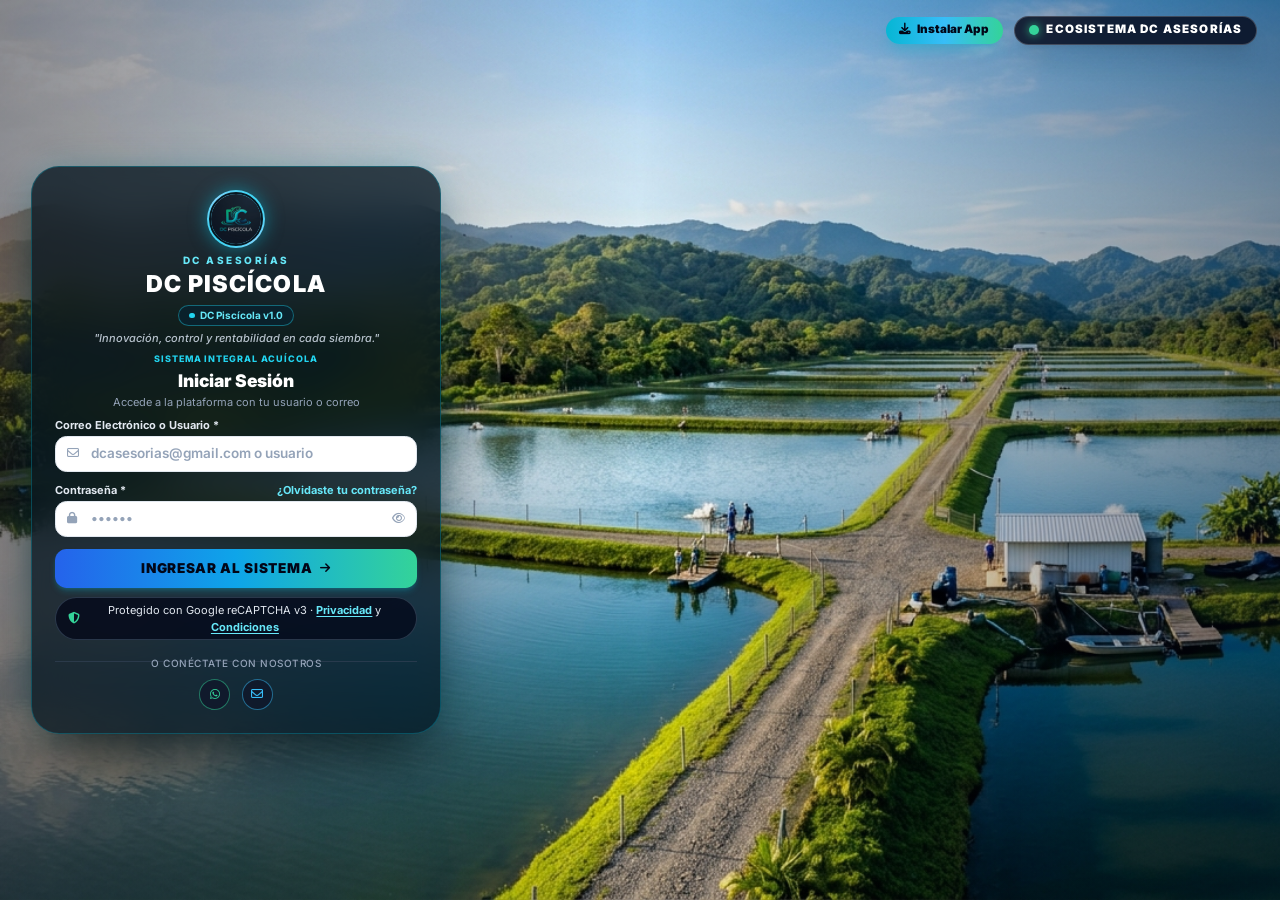
==== index.html @ 056dee68 "Actualización DC Piscícola Pro v1.0 (19/11/2026, 6:02:30 p. m.)" ====
<!DOCTYPE html>
<html lang="es">
<head>
  <meta charset="UTF-8">
  <meta name="viewport" content="width=device-width, initial-scale=1.0">
  <title>DC Piscícola v1.0 - Control de Estanques, Geomembranas y Gestión Integral</title>
  
  <!-- Google Fonts: Inter (Official software typography) -->
  <link rel="preconnect" href="https://fonts.googleapis.com">
  <link rel="preconnect" href="https://fonts.gstatic.com" crossorigin>
  <link href="https://fonts.googleapis.com/css2?family=Inter:wght@300;400;500;600;700;800;900&family=Poppins:wght@400;600;700;800&display=swap" rel="stylesheet">

  <!-- Tailwind CSS: Local high-reliability bundle with CDN fallback -->
  <script src="js/tailwind.js?v=1.0.1"></script>
  <script>
    if (typeof tailwind === 'undefined') {
      document.write('<script src="https://cdn.tailwindcss.com/3.4.17"><\/script>');
    }
  </script>
  <script>
    tailwind.config = {
      theme: {
        extend: {
          fontFamily: {
            sans: ['"Inter"', '-apple-system', 'BlinkMacSystemFont', '"Segoe UI"', 'Roboto', 'sans-serif'],
            inter: ['"Inter"', 'sans-serif'],
            aptos: ['"Inter"', 'sans-serif'],
            poppins: ['"Inter"', 'Poppins', 'sans-serif'],
          },
          fontSize: {
            base: '15.5px',
          },
          colors: {
            aqua: {
              50: '#ecfeff',
              100: '#cffafe',
              500: '#06b6d4',
              600: '#0891b2',
              700: '#0e7490',
              900: '#164e63',
            }
          }
        }
      }
    }
  </script>

  <!-- FontAwesome Icons -->
  <link rel="stylesheet" href="https://cdnjs.cloudflare.com/ajax/libs/font-awesome/6.4.2/css/all.min.css">
  
  <!-- Chart.js CDN -->
  <script src="https://cdn.jsdelivr.net/npm/chart.js"></script>

  <!-- Progressive Web App (PWA) & Mobile Meta Tags -->
  <link rel="manifest" href="manifest.json">
  <meta name="theme-color" content="#0891b2">
  <meta name="mobile-web-app-capable" content="yes">
  <meta name="apple-mobile-web-app-capable" content="yes">
  <meta name="apple-mobile-web-app-status-bar-style" content="black-translucent">
  <link rel="icon" type="image/jpeg" href="img/dc_logo.jpg">
  <link rel="apple-touch-icon" href="img/dc_logo.jpg">

  <!-- Firebase SDK for Realtime Cloud Sync across Web, Android & iOS -->
  <script src="https://www.gstatic.com/firebasejs/10.13.1/firebase-app-compat.js"></script>
  <script src="https://www.gstatic.com/firebasejs/10.13.1/firebase-firestore-compat.js"></script>
  <script src="https://www.gstatic.com/firebasejs/10.13.1/firebase-database-compat.js"></script>

  <!-- Custom styles -->
  <link rel="stylesheet" href="css/styles.css?v=1.0.1">
  <!-- Google reCAPTCHA v3 (Invisible) -->
  <script src="https://www.google.com/recaptcha/api.js?render=6LeIxAcTAAAAAJcZVRqyHh71UMIEGNQ_MXjiZKhI"></script>
  <style>
    .grecaptcha-badge { visibility: hidden !important; opacity: 0 !important; pointer-events: none !important; }
  </style>
</head>
<body class="bg-slate-50 text-slate-800 flex h-screen overflow-hidden font-sans">

  <!-- FULLSCREEN LOGIN SCREEN (DC PROCESOS FULL-WIDTH PANORAMIC AQUACULTURE DESIGN) -->
  <div id="login-screen" class="fixed inset-0 z-50 bg-cover bg-center bg-no-repeat overflow-hidden font-sans flex items-center justify-start p-3 sm:p-5 lg:p-8 relative" style="background-image: url('img/fondo_2.jpg');">
    
    <!-- Clean natural overlay: gentle soft shade on left for card, 100% transparent in center for natural vibrant water mirror -->
    <div class="absolute inset-0 bg-gradient-to-r from-slate-950/45 via-transparent to-slate-950/40 pointer-events-none"></div>

    <!-- Top Right Area: Install App Button & ECOSISTEMA DC ASESORÍAS -->
    <div class="absolute top-3 right-4 sm:top-4 sm:right-6 z-20 flex items-center gap-2 sm:gap-3">
      <!-- Install App Button (PWA) -->
      <button type="button" onclick="promptInstallPWA()" class="btn-install-pwa inline-flex items-center gap-1.5 px-3.5 py-1.5 rounded-full bg-gradient-to-r from-cyan-500 via-sky-400 to-emerald-400 hover:opacity-95 text-slate-950 font-black text-[11px] sm:text-xs transition shadow-lg shadow-cyan-500/30 cursor-pointer" title="Instalar DC Piscícola como aplicación de escritorio o móvil">
        <i class="fa-solid fa-download text-xs text-slate-950"></i>
        <span>Instalar App</span>
      </button>

      <div class="inline-flex items-center gap-2 px-3.5 py-1.5 rounded-full bg-slate-950/80 backdrop-blur-md border border-white/20 text-white text-[11px] sm:text-xs font-black tracking-widest uppercase shadow-xl">
        <span class="w-2.5 h-2.5 rounded-full bg-emerald-400 animate-pulse shadow-[0_0_10px_rgba(52,211,153,0.85)]"></span>
        <span>ECOSISTEMA DC ASESORÍAS</span>
      </div>
    </div>

    <!-- Bottom Right Badge: Context Title -->
    <div class="hidden sm:inline-flex absolute bottom-3 right-4 sm:bottom-4 sm:right-6 z-20 items-center gap-2 px-3.5 py-1.5 rounded-xl bg-slate-950/80 backdrop-blur-md border border-white/20 text-white text-[11px] font-bold tracking-wide shadow-xl">
      <i class="fa-solid fa-mountain-sun text-cyan-400"></i>
      <span>Estanques en Tierra y Espejo de Agua</span>
    </div>

    <!-- LEFT FLOATING FROSTED GLASS LOGIN CARD (PROPORTIONED & ELONGATED WITHOUT SCROLLBAR) -->
    <div class="relative z-20 w-full max-w-[395px] sm:max-w-[410px] my-auto rounded-[28px] login-glass-card p-4 sm:p-5 lg:p-6 text-white flex flex-col justify-between">
      
      <!-- Card Header: Logo, Branding & Slogan -->
      <div class="text-center mb-2">
        <!-- Circular Logo with Cyan Neon Glow Ring -->
        <div class="relative mb-1.5 inline-block">
          <div class="w-[58px] h-[58px] rounded-full p-0.5 bg-gradient-to-tr from-cyan-400 via-sky-300 to-cyan-400 shadow-[0_0_18px_rgba(6,182,212,0.55)] flex items-center justify-center mx-auto">
            <img src="img/dc_logo.jpg" alt="DC Piscícola" class="w-full h-full rounded-full object-cover border-2 border-[#071720]">
          </div>
        </div>

        <span class="text-[10px] font-extrabold tracking-[0.25em] text-cyan-300 uppercase block leading-tight mb-0.5">DC ASESORÍAS</span>
        <h2 class="text-xl sm:text-2xl font-black text-white tracking-wider uppercase leading-tight my-0.5">
          DC PISCÍCOLA
        </h2>

        <!-- Version Pill Badge -->
        <div class="inline-flex items-center gap-1.5 px-2.5 py-0.5 rounded-full bg-[#0a232e]/90 border border-cyan-400/40 text-cyan-300 text-[10px] font-bold shadow-xs my-1">
          <span class="w-1.5 h-1.5 rounded-full bg-cyan-400 animate-pulse"></span>
          <span>DC Piscícola v1.0</span>
        </div>

        <!-- Slogan -->
        <p class="text-[11px] text-slate-300/90 font-medium italic mt-0.5 leading-tight">
          "Innovación, control y rentabilidad en cada siembra."
        </p>
      </div>

      <!-- Form Section -->
      <div>
        <div class="text-center mb-2">
          <span class="text-[9px] font-extrabold tracking-widest uppercase text-cyan-400 block leading-tight mb-0.5">SISTEMA INTEGRAL ACUÍCOLA</span>
          <h1 class="text-base sm:text-lg font-black text-white leading-tight">Iniciar Sesión</h1>
          <p class="text-[11px] text-slate-400 mt-0.5 font-normal leading-tight">Accede a la plataforma con tu usuario o correo</p>
        </div>

        <!-- Error Alert -->
        <div id="login-error" class="hidden p-2.5 mb-2 bg-rose-950/80 border border-rose-500/60 text-rose-200 text-xs rounded-xl flex items-center gap-2">
          <i class="fa-solid fa-circle-exclamation shrink-0 text-rose-400"></i>
          <span id="login-error-text">Credenciales incorrectas</span>
        </div>

        <!-- Login Form -->
        <form id="login-form" class="space-y-2.5">
          <!-- Email / User Input -->
          <div>
            <label class="block text-[11px] font-bold text-slate-200 mb-0.5">Correo Electrónico o Usuario *</label>
            <div class="relative">
              <span class="absolute inset-y-0 left-0 pl-3 flex items-center pointer-events-none text-slate-400 text-xs">
                <i class="fa-regular fa-envelope"></i>
              </span>
              <input type="text" id="login-email" class="w-full pl-9 pr-3 py-2 bg-white text-slate-800 rounded-xl text-xs sm:text-sm font-semibold border border-slate-200 placeholder:text-slate-400 focus:outline-hidden focus:ring-2 focus:ring-cyan-400 transition" placeholder="dcasesorias@gmail.com o usuario" required>
            </div>
          </div>

          <!-- Password Input -->
          <div>
            <div class="flex items-center justify-between mb-0.5">
              <label class="block text-[11px] font-bold text-slate-200">Contraseña *</label>
              <button type="button" onclick="forgotPasswordAlert()" class="text-[11px] text-cyan-300 hover:text-cyan-200 font-bold hover:underline cursor-pointer">
                ¿Olvidaste tu contraseña?
              </button>
            </div>
            <div class="relative">
              <span class="absolute inset-y-0 left-0 pl-3 flex items-center pointer-events-none text-slate-400 text-xs">
                <i class="fa-solid fa-lock"></i>
              </span>
              <input type="password" id="login-password" class="w-full pl-9 pr-9 py-2 bg-white text-slate-800 rounded-xl text-xs sm:text-sm font-semibold border border-slate-200 placeholder:text-slate-400 focus:outline-hidden focus:ring-2 focus:ring-cyan-400 transition" placeholder="••••••" required>
              <button type="button" onclick="togglePasswordVisibility()" class="absolute inset-y-0 right-0 pr-3 flex items-center text-slate-400 hover:text-slate-600 text-xs cursor-pointer" title="Ver contraseña">
                <i id="toggle-pwd-icon" class="fa-regular fa-eye"></i>
              </button>
            </div>
          </div>

          <!-- Submit Button -->
          <div class="pt-0.5">
            <button type="submit" id="btn-login-submit" class="w-full py-2.5 bg-gradient-to-r from-blue-600 via-sky-500 to-emerald-400 hover:opacity-95 text-slate-950 rounded-xl text-xs sm:text-sm font-black uppercase tracking-wider shadow-md shadow-cyan-500/25 transition cursor-pointer flex items-center justify-center gap-2">
              <span>INGRESAR AL SISTEMA</span>
              <i class="fa-solid fa-arrow-right text-xs"></i>
            </button>
          </div>

          <!-- Aviso Oficial Google reCAPTCHA v3 (High contrast, clearly visible) -->
          <div class="mt-2 flex justify-center text-center">
            <div class="inline-flex items-center justify-center gap-1.5 px-3 py-1 rounded-full bg-slate-950/75 border border-slate-700/80 text-[11px] text-slate-200 shadow-xs">
              <i class="fa-solid fa-shield-halved text-emerald-400 text-xs"></i>
              <span>Protegido con Google reCAPTCHA v3 · <a href="https://policies.google.com/privacy" target="_blank" class="text-cyan-300 font-bold hover:text-cyan-200 underline underline-offset-2">Privacidad</a> y <a href="https://policies.google.com/terms" target="_blank" class="text-cyan-300 font-bold hover:text-cyan-200 underline underline-offset-2">Condiciones</a></span>
            </div>
          </div>
        </form>

        <!-- Bottom Social / Contact Connect -->
        <div class="mt-2.5 text-center">
          <div class="relative text-center my-1.5">
            <div class="absolute inset-0 flex items-center"><div class="w-full border-t border-slate-700/70"></div></div>
            <span class="relative bg-transparent px-2.5 text-[10px] text-slate-400 font-medium uppercase tracking-wider">o conéctate con nosotros</span>
          </div>
          <div class="flex items-center justify-center gap-3">
            <a href="https://wa.me/573000000000" target="_blank" class="w-8 h-8 rounded-full bg-slate-900/80 border border-emerald-400/50 text-emerald-400 hover:bg-emerald-950 flex items-center justify-center text-xs transition shadow-2xs" title="WhatsApp Soporte">
              <i class="fa-brands fa-whatsapp"></i>
            </a>
            <a href="mailto:dcasesorias@gmail.com" class="w-8 h-8 rounded-full bg-slate-900/80 border border-sky-400/50 text-sky-400 hover:bg-sky-950 flex items-center justify-center text-xs transition shadow-2xs" title="Correo Electrónico">
              <i class="fa-regular fa-envelope"></i>
            </a>
          </div>
        </div>
      </div>
    </div>
  </div>

  <!-- MODAL: SELECCIONAR PERFIL DE INGRESO (CUANDO EL MISMO CORREO TIENE MASTER Y LITE) -->
  <div id="modal-select-login-profile" class="modal-backdrop fixed inset-0 z-50 hidden items-center justify-center p-4 bg-slate-950/70 backdrop-blur-xs">
    <div class="bg-white rounded-3xl max-w-md w-full shadow-2xl overflow-hidden border border-slate-100 p-6 space-y-4">
      <div class="text-center">
        <div class="w-14 h-14 bg-gradient-to-tr from-sky-500 via-blue-600 to-indigo-600 text-white rounded-2xl flex items-center justify-center mx-auto mb-3 text-2xl shadow-lg shadow-blue-500/25">
          <i class="fa-solid fa-users-viewfinder"></i>
        </div>
        <h3 class="text-lg font-black text-slate-900 leading-tight">Selecciona tu Perfil de Ingreso</h3>
        <p id="select-profile-email-text" class="text-xs text-slate-500 mt-1 font-semibold truncate">Tu correo tiene múltiples perfiles registrados</p>
      </div>

      <div class="space-y-3 pt-2" id="login-profiles-list">
        <!-- Rendered dynamically by showLoginProfileSelector -->
      </div>

      <div class="pt-2 text-center">
        <button type="button" onclick="closeModal('modal-select-login-profile')" class="text-xs font-bold text-slate-400 hover:text-slate-600 cursor-pointer">
          Cancelar y volver al formulario
        </button>
      </div>
    </div>
  </div>

  <!-- SIDEBAR NAVIGATION (Hidden in Multigranja view, visible in Farm Workspace) -->
  <aside id="sidebar" class="w-64 bg-slate-900 text-slate-300 flex flex-col justify-between shrink-0 transition-transform duration-300 z-30 fixed inset-y-0 left-0 lg:static border-r border-slate-800 hidden h-screen max-h-screen">
    <!-- Scrollable Modules Area -->
    <div class="flex-1 overflow-y-auto min-h-0 custom-dark-scrollbar">
      <!-- Brand Logo & Name with Collapse Toggle Button -->
      <div class="p-3 border-b border-slate-800/80 flex items-center justify-between gap-2">
        <div class="flex items-center gap-2.5 truncate">
          <img src="img/dc_logo.jpg" alt="DC Piscícola" class="w-8 h-8 rounded-xl object-cover shadow-md shadow-cyan-950 border border-slate-700/60 shrink-0">
          <div class="truncate">
            <div class="flex items-center gap-1.5">
              <h2 class="text-white font-black text-xs tracking-tight leading-none truncate" data-app-brand="name">DC Piscícola</h2>
              <span class="text-[9px] font-black px-1.5 py-0.5 rounded bg-cyan-500/20 text-cyan-300 border border-cyan-500/30" data-app-brand="version">v1.0</span>
            </div>
            <span class="text-[9px] text-cyan-400 uppercase tracking-widest font-semibold truncate block mt-0.5">10 Estanques + 3 Geom</span>
          </div>
        </div>
        <button type="button" onclick="toggleSidebarCollapse()" class="p-1.5 text-slate-400 hover:text-white hover:bg-slate-800 rounded-lg transition cursor-pointer shrink-0 border border-slate-800/80" title="Ocultar opciones del menú">
          <i class="fa-solid fa-angles-left text-xs"></i>
        </button>
      </div>

      <!-- Active Farm Banner (Shown when managing a specific company) -->
      <div id="sidebar-farm-badge" class="p-2.5 bg-slate-950/70 border-b border-slate-800">
        <div class="flex items-center justify-between text-[10px] text-slate-400 font-bold uppercase tracking-wider mb-0.5">
          <span>Piscícola en Gestión</span>
          <span class="text-emerald-400 flex items-center gap-1 font-semibold"><span class="w-1.5 h-1.5 rounded-full bg-emerald-400 animate-pulse"></span> Activa</span>
        </div>
        <div id="sidebar-active-farm-name" class="font-bold text-white text-xs truncate">
          Piscícola San Jerónimo & El Manantial
        </div>
        <div id="sidebar-units-summary" class="text-[10px] text-cyan-400 font-semibold mt-0.5">
          10 Estanques | 3 Geomembranas
        </div>
        <button onclick="switchTab('empresas')" class="master-only-nav mt-1.5 w-full py-1 px-2 bg-amber-500/20 hover:bg-amber-500/30 text-amber-300 border border-amber-500/30 rounded-xl text-[11px] font-bold transition flex items-center justify-center gap-1.5 cursor-pointer">
          <i class="fa-solid fa-arrow-left"></i>
          <span>Volver a Empresas</span>
        </button>
      </div>

      <!-- Navigation Links for Active Farm Workspace -->
      <nav class="p-2 space-y-0.5 text-xs">
        <div class="px-2.5 pt-1.5 pb-1 text-[10px] font-bold text-slate-500 uppercase tracking-wider">Operación Acuícola</div>
        
        <a href="#" data-tab="dashboard" class="nav-link flex items-center gap-2.5 px-2.5 py-1.5 rounded-xl hover:bg-slate-800 hover:text-white transition">
          <i class="fa-solid fa-gauge-high w-4 text-center text-cyan-400"></i>
          <span>Dashboard Principal</span>
        </a>

        <a href="#" data-tab="unidades" class="nav-link flex items-center gap-2.5 px-2.5 py-1.5 rounded-xl hover:bg-slate-800 hover:text-white transition">
          <i class="fa-solid fa-border-all w-4 text-center text-sky-400"></i>
          <span class="flex-1">Estanques y Geomembranas</span>
          <span class="bg-slate-800 text-[10px] text-cyan-300 px-1.5 py-0.5 rounded font-bold">13</span>
        </a>

        <a href="#" data-tab="siembras" class="nav-link flex items-center gap-2.5 px-2.5 py-1.5 rounded-xl hover:bg-slate-800 hover:text-white transition">
          <i class="fa-solid fa-fish-fins w-4 text-center text-teal-400"></i>
          <span>Siembras y Lotes</span>
        </a>

        <a href="#" data-tab="densidad" onclick="switchTab('densidad'); return false;" class="nav-link flex items-center gap-2.5 px-2.5 py-1.5 rounded-xl hover:bg-slate-800 hover:text-white transition">
          <i class="fa-solid fa-arrows-to-dot w-4 text-center text-cyan-400"></i>
          <span class="flex-1">Densidad de Siembra</span>
          <span class="bg-cyan-500/20 text-cyan-300 text-[10px] px-1.5 py-0.5 rounded font-bold">Cálculo</span>
        </a>

        <a href="#" data-tab="calidad-agua" onclick="switchTab('calidad-agua'); return false;" class="nav-link flex items-center gap-2.5 px-2.5 py-1.5 rounded-xl hover:bg-slate-800 hover:text-white transition">
          <i class="fa-solid fa-droplet w-4 text-center text-sky-400"></i>
          <span class="flex-1 font-semibold">Calidad del Agua</span>
          <span id="sidebar-water-alert-badge" class="bg-sky-500/20 text-sky-300 text-[10px] px-1.5 py-0.5 rounded font-bold">OD & pH</span>
        </a>

        <a href="#" data-tab="trazabilidad" onclick="switchTab('trazabilidad'); return false;" class="nav-link flex items-center gap-2.5 px-2.5 py-1.5 rounded-xl hover:bg-slate-800 hover:text-white transition">
          <i class="fa-solid fa-route w-4 text-center text-indigo-400"></i>
          <span class="flex-1">Trazabilidad de Lotes</span>
          <span class="bg-indigo-500/20 text-indigo-300 text-[10px] px-1.5 py-0.5 rounded font-bold">ICA</span>
        </a>

        <a href="#" data-tab="alimentacion" class="nav-link flex items-center gap-2.5 px-2.5 py-1.5 rounded-xl hover:bg-slate-800 hover:text-white transition">
          <i class="fa-solid fa-utensils w-4 text-center text-amber-400"></i>
          <span>Alimentación Diaria</span>
        </a>

        <a href="#" data-tab="biometrias" class="nav-link flex items-center gap-2.5 px-2.5 py-1.5 rounded-xl hover:bg-slate-800 hover:text-white transition">
          <i class="fa-solid fa-scale-balanced w-4 text-center text-emerald-400"></i>
          <span>Biometrías y Muestreos</span>
        </a>

        <a href="#" data-tab="sanidad" class="nav-link flex items-center gap-2.5 px-2.5 py-1.5 rounded-xl hover:bg-slate-800 hover:text-white transition">
          <i class="fa-solid fa-notes-medical w-4 text-center text-rose-400"></i>
          <span>Sanidad y Medicamentos</span>
        </a>

        <a href="#" data-tab="cosechas" onclick="switchTab('cosechas'); return false;" class="nav-link flex items-center gap-2.5 px-2.5 py-1.5 rounded-xl hover:bg-slate-800 hover:text-white transition">
          <i class="fa-solid fa-basket-shopping w-4 text-center text-emerald-400"></i>
          <span class="flex-1 font-semibold">Cosechas y Costos</span>
          <span id="sidebar-harvests-count" class="bg-emerald-500/20 text-emerald-300 text-[10px] px-1.5 py-0.5 rounded font-bold">1</span>
        </a>

        <a href="#" data-tab="ventas" onclick="switchTab('ventas'); return false;" class="nav-link flex items-center gap-2.5 px-2.5 py-1.5 rounded-xl hover:bg-slate-800 hover:text-white transition">
          <i class="fa-solid fa-cash-register w-4 text-center text-teal-400"></i>
          <span class="flex-1 font-semibold">Ventas de Cosechas</span>
          <span id="sidebar-sales-count" class="bg-teal-500/20 text-teal-300 text-[10px] px-1.5 py-0.5 rounded font-bold">1</span>
        </a>

        <div class="px-2.5 pt-2 pb-1 text-[10px] font-bold text-slate-500 uppercase tracking-wider">Gestión Administrativa</div>

        <a href="#" data-tab="mantenimiento" onclick="switchTab('mantenimiento'); return false;" class="nav-link flex items-center gap-2.5 px-2.5 py-1.5 rounded-xl hover:bg-slate-800 hover:text-white transition">
          <i class="fa-solid fa-screwdriver-wrench w-4 text-center text-amber-400"></i>
          <span class="flex-1 font-semibold">Mantenimiento y Garantías</span>
          <span id="sidebar-maintenance-count" class="bg-amber-500/20 text-amber-300 text-[10px] px-1.5 py-0.5 rounded font-bold">Equipos</span>
        </a>

        <a href="#" data-tab="inventario" onclick="switchTab('inventario'); return false;" class="nav-link flex items-center gap-2.5 px-2.5 py-1.5 rounded-xl hover:bg-slate-800 hover:text-white transition">
          <i class="fa-solid fa-boxes-stacked w-4 text-center text-amber-400"></i>
          <span class="flex-1 font-semibold">Inventario de Insumos</span>
          <span id="sidebar-stock-alert-badge" class="bg-amber-500/20 text-amber-300 text-[10px] px-1.5 py-0.5 rounded font-bold hidden">Alerta</span>
        </a>

        <a href="#" data-tab="finanzas" class="nav-link flex items-center gap-2.5 px-2.5 py-1.5 rounded-xl hover:bg-slate-800 hover:text-white transition">
          <i class="fa-solid fa-wallet w-4 text-center text-indigo-400"></i>
          <span>Compras, Gastos y Nómina</span>
        </a>

        <a href="#" data-tab="reportes" class="nav-link flex items-center gap-2.5 px-2.5 py-1.5 rounded-xl hover:bg-slate-800 hover:text-white transition">
          <i class="fa-solid fa-file-invoice-dollar w-4 text-center text-blue-400"></i>
          <span class="font-bold text-cyan-300">Reportes y Análisis Mensual</span>
        </a>

        <a href="#" data-tab="catalogo" onclick="switchTab('catalogo'); return false;" class="nav-link flex items-center gap-2.5 px-2.5 py-1.5 rounded-xl hover:bg-slate-800 hover:text-white transition">
          <i class="fa-solid fa-rectangle-list w-4 text-center text-purple-400"></i>
          <span class="flex-1 font-semibold">Catálogos</span>
          <span id="sidebar-catalogo-count" class="bg-purple-500/20 text-purple-300 text-[10px] px-1.5 py-0.5 rounded font-bold">6 Listas</span>
        </a>

        <div class="px-2.5 pt-2 pb-1 text-[10px] font-bold text-slate-500 uppercase tracking-wider">Acceso Móvil</div>

        <a href="#" onclick="openModal('modal-mobile-apps'); return false;" class="nav-link flex items-center gap-2.5 px-2.5 py-2 rounded-xl bg-gradient-to-r from-sky-900/60 to-cyan-900/60 text-cyan-300 hover:text-white transition border border-cyan-700/40 shadow-xs cursor-pointer">
          <i class="fa-solid fa-mobile-screen-button w-4 text-center text-cyan-400 text-sm"></i>
          <span class="font-bold flex-1 text-xs">App Android & iOS</span>
          <span class="bg-cyan-400 text-slate-950 text-[9px] px-1.5 py-0.5 rounded font-black tracking-wider uppercase">Nativa</span>
        </a>
      </nav>
    </div>

    <!-- User / System footer -->
    <div class="p-3 border-t border-slate-800 bg-slate-950/60 shrink-0">
      <div class="flex items-center justify-between text-[11px] mb-1.5">
        <div class="truncate">
          <div id="sidebar-user-name" class="text-white font-bold truncate" data-app-brand="full">DC Piscícola v1.0</div>
          <div id="sidebar-user-role" class="text-cyan-400 text-[10px] font-semibold truncate">Cargando perfil...</div>
        </div>
        <button onclick="logout()" class="p-1.5 text-slate-400 hover:text-rose-400 transition cursor-pointer" title="Cerrar Sesión">
          <i class="fa-solid fa-arrow-right-from-bracket text-sm"></i>
        </button>
      </div>
      <div class="flex items-center justify-between text-[10px] text-slate-500 pt-1.5 border-t border-slate-800/60">
        <span>DC Asesorías © 2026</span>
        <button onclick="PiscicolaStorage.exportJSON()" class="hover:text-cyan-400 transition cursor-pointer" title="Exportar Backup">
          <i class="fa-solid fa-cloud-arrow-down mr-1"></i>Backup
        </button>
      </div>
    </div>
  </aside>

  <!-- MOBILE SIDEBAR BACKDROP OVERLAY -->
  <div id="sidebar-backdrop" onclick="toggleSidebarCollapse()" class="fixed inset-0 bg-slate-950/60 backdrop-blur-xs z-20 hidden lg:hidden transition-opacity cursor-pointer"></div>

  <!-- MAIN WRAPPER -->
  <div class="flex-1 flex flex-col min-w-0 overflow-hidden">
    <!-- TOP BAR -->
    <header id="top-bar" class="h-16 bg-white border-b border-slate-200 px-3 sm:px-6 flex items-center justify-between shrink-0 shadow-xs z-20 gap-2 overflow-x-auto no-scrollbar">
      <div class="flex items-center gap-2 sm:gap-3 shrink-0">
        <!-- Sidebar Toggle Button (Desktop & Mobile) -->
        <button id="sidebar-toggle-btn" onclick="toggleSidebarCollapse()" class="hidden items-center gap-1.5 px-2.5 py-1.5 text-slate-600 hover:text-cyan-700 hover:bg-slate-100 border border-slate-200 rounded-xl transition cursor-pointer shadow-2xs group shrink-0" title="Ocultar o Mostrar Menú Lateral">
          <i id="sidebar-toggle-icon" class="fa-solid fa-bars-staggered text-sm group-hover:text-cyan-600 transition"></i>
          <span id="sidebar-toggle-text" class="text-xs font-bold text-slate-700 group-hover:text-cyan-700 hidden sm:inline">Ocultar Menú</span>
        </button>

        <!-- Multigranja Topbar Branding (Visible when in Empresas panel) -->
        <div id="topbar-multigranja-info" class="flex items-center gap-2 sm:gap-2.5 shrink-0">
          <img src="img/dc_logo.jpg" alt="DC Piscícola" class="w-8 h-8 rounded-lg object-cover shadow-xs border border-slate-200 shrink-0">
          <div class="whitespace-nowrap flex items-center gap-1.5">
            <span class="font-extrabold text-slate-900 text-xs sm:text-sm tracking-tight whitespace-nowrap" data-app-brand="full">DC Piscícola v1.0</span>
            <span class="text-[10px] text-amber-700 bg-amber-50 border border-amber-200 px-2 py-0.5 rounded-full font-black uppercase tracking-wider ml-1.5 hidden md:inline">Panel Multigranja</span>
          </div>
        </div>

        <!-- Farm Workspace Topbar Info (Visible when managing a specific farm) -->
        <div id="topbar-farm-info" class="hidden items-center gap-2">
          <div class="flex flex-col justify-center">
            <div class="flex items-center gap-1.5">
              <span id="topbar-farm-name" class="text-xs sm:text-sm font-extrabold text-slate-800 leading-tight truncate max-w-[180px] sm:max-w-xs">
                Piscícola San Jerónimo
              </span>
              <button onclick="openEditActiveCompanyModal()" title="Editar datos de esta empresa" class="master-only-nav w-6 h-6 flex items-center justify-center text-slate-400 hover:text-amber-700 hover:bg-amber-100/80 rounded-md transition cursor-pointer shrink-0">
                <i class="fa-solid fa-pen-to-square text-[11px]"></i>
              </button>
            </div>
            <span id="topbar-units-summary" class="text-[11px] font-bold text-cyan-700 leading-tight">
              10 Estanques | 3 Geomembranas
            </span>
          </div>
          <div id="db-status-badge" class="text-[11px] font-bold bg-slate-100 border border-slate-200 px-2.5 py-1 rounded-full hidden lg:flex items-center gap-1.5 shadow-xs">
            <span class="w-2 h-2 rounded-full bg-slate-400"></span>
            <span class="text-slate-600">Almacenamiento Local</span>
          </div>
        </div>
      </div>

      <!-- Quick actions & User profile badge -->
      <div class="flex items-center gap-2 sm:gap-2.5 shrink-0">
        <!-- Cloud Sync Indicator Badge (Realtime Web / Android / iOS) -->
        <button id="cloud-sync-badge" onclick="PiscicolaStorage.forceCloudSync()" class="flex items-center gap-1.5 px-3 py-1.5 bg-emerald-50 hover:bg-emerald-100 text-emerald-800 border border-emerald-200 rounded-xl text-xs font-bold shadow-2xs cursor-pointer transition shrink-0" title="Sincronización en la nube activa entre Web, Android e iOS. Clic para sincronizar ahora.">
          <span class="w-2 h-2 rounded-full bg-emerald-500 animate-pulse"></span>
          <span class="hidden sm:inline">Nube Sincronizada</span>
          <i class="fa-solid fa-cloud text-emerald-600 text-[10px]"></i>
        </button>

        <!-- Install App Button (PWA) -->
        <button type="button" onclick="promptInstallPWA()" class="btn-install-pwa flex items-center gap-1.5 px-3 py-1.5 bg-gradient-to-r from-cyan-600 via-sky-600 to-blue-600 hover:opacity-95 text-white font-extrabold rounded-xl text-xs shadow-xs transition cursor-pointer shrink-0 whitespace-nowrap" title="Instalar DC Piscícola como aplicación de escritorio o celular">
          <i class="fa-solid fa-download text-xs text-cyan-200"></i>
          <span class="hidden md:inline">Instalar App</span>
        </button>


        <!-- Multigranja top actions: Botón Crear Empresa visible en barra superior -->
        <div id="topbar-multigranja-actions" class="flex items-center shrink-0">
          <button onclick="openModal('modal-new-company')" class="master-only-nav flex items-center gap-1.5 px-3 py-1.5 bg-gradient-to-r from-amber-500 to-orange-600 hover:from-amber-400 hover:to-orange-500 text-white font-bold rounded-xl text-xs shadow-xs transition cursor-pointer shrink-0 whitespace-nowrap" title="Crear Empresa">
            <i class="fa-solid fa-plus text-xs"></i>
            <span>Crear Empresa</span>
          </button>
        </div>

        <!-- Farm operational actions container -->
        <div id="topbar-farm-actions" class="hidden items-center gap-2 shrink-0"></div>

        <!-- User role badge in top bar (Correo completo sin truncar) -->
        <div id="topbar-user-badge" class="flex items-center gap-2 px-3 py-1.5 bg-amber-50 border border-amber-200 rounded-xl text-xs font-bold text-amber-900 shadow-xs shrink-0 whitespace-nowrap min-w-max">
          <span id="user-badge-icon"><i class="fa-solid fa-crown text-amber-500"></i></span>
          <span id="user-badge-email" class="whitespace-nowrap font-bold inline-block">Master (dcasesorias@gmail.com)</span>
        </div>

        <!-- Cerrar Sesión Button (Icono actualizado y botón con texto visible) -->
        <button onclick="logout()" class="flex items-center gap-1.5 px-3 py-1.5 bg-rose-50 hover:bg-rose-100 text-rose-600 hover:text-rose-700 border border-rose-200 rounded-xl text-xs font-bold transition shadow-xs cursor-pointer shrink-0 whitespace-nowrap" title="Cerrar Sesión">
          <i class="fa-solid fa-right-from-bracket text-rose-500 text-xs"></i>
          <span>Cerrar sesión</span>
        </button>
      </div>
    </header>

    <!-- MAIN SCROLLABLE CONTENT (Takes full remaining width and height) -->
    <main id="main-content" class="flex-1 overflow-y-auto p-4 sm:p-6 lg:p-8">
      <!-- Dynamic content rendered by app.js -->
    </main>
  </div>

  <!-- ============================================== -->
  <!-- MODALS -->
  <!-- ============================================== -->

  <!-- 1. MODAL: REGISTRAR ALIMENTACIÓN -->
  <div id="modal-quick-feed" class="modal-backdrop fixed inset-0 z-50 hidden items-center justify-center p-4">
    <div class="bg-white rounded-2xl max-w-md w-full shadow-2xl overflow-hidden border border-slate-100">
      <div class="bg-gradient-to-r from-cyan-600 to-sky-700 p-4 text-white flex items-center justify-between">
        <h3 class="font-bold text-sm flex items-center gap-2">
          <i class="fa-solid fa-utensils"></i> Registrar Suministro de Alimento
        </h3>
        <button onclick="closeModal('modal-quick-feed')" class="text-white/80 hover:text-white text-lg"><i class="fa-solid fa-xmark"></i></button>
      </div>
      <form id="form-add-feed" class="p-5 space-y-3.5 text-xs">
        <div>
          <label class="block font-bold text-slate-700 mb-1">Unidad Productiva (Estanque o Geomembrana) *</label>
          <select id="feed-unit-id" class="unit-select w-full p-2.5 bg-slate-50 border border-slate-200 rounded-xl font-semibold" required>
            <!-- Populated dynamically -->
          </select>
        </div>
        <div class="grid grid-cols-2 gap-3">
          <div>
            <label class="block font-bold text-slate-700 mb-1">Fecha</label>
            <input type="date" id="feed-date" class="w-full p-2.5 bg-slate-50 border border-slate-200 rounded-xl" required>
          </div>
          <div>
            <label class="block font-bold text-slate-700 mb-1">Kilos a Suministrar (kg) *</label>
            <input type="number" step="0.5" id="feed-kg" class="w-full p-2.5 bg-slate-50 border border-slate-200 rounded-xl font-bold text-slate-800" placeholder="Ej: 50" required oninput="checkFeedStockWarning(this.value)">
          </div>
        </div>
        <div>
          <label class="block font-bold text-slate-700 mb-1">Alimento Disponible en Bodega *</label>
          <select id="feed-brand-select" class="w-full p-2.5 bg-slate-50 border border-slate-200 rounded-xl font-bold text-slate-800" required onchange="onFeedInventorySelect(this.value)">
            <!-- Populated from appData.inventory -->
          </select>
          <input type="hidden" id="feed-brand" value="Italcol Mojarra 32%">
        </div>
        
        <!-- Live Stock Helper Banner -->
        <div id="feed-stock-hint" class="text-[11px] font-bold text-emerald-800 bg-emerald-50 p-2.5 rounded-xl border border-emerald-200 flex items-center justify-between">
          <span class="flex items-center gap-1.5">
            <i class="fa-solid fa-boxes-stacked text-emerald-600"></i>
            Stock en Bodega: <strong id="feed-avail-stock" class="text-emerald-950 font-black">3,850 kg</strong>
          </span>
          <span id="feed-avail-bultos" class="text-emerald-700 font-semibold">(~96 bultos)</span>
        </div>
        <div id="feed-stock-warning" class="hidden text-[11px] font-bold text-rose-700 bg-rose-50 p-2 rounded-lg border border-rose-200">
          <i class="fa-solid fa-triangle-exclamation mr-1"></i> Advertencia: La ración solicitada supera el stock disponible en bodega.
        </div>

        <div class="grid grid-cols-3 gap-3">
          <div>
            <label class="block font-bold text-slate-700 mb-1">Proteína (% PB)</label>
            <input type="number" id="feed-protein" class="w-full p-2.5 bg-slate-50 border border-slate-200 rounded-xl font-bold text-emerald-600" value="32" required>
          </div>
          <div>
            <label class="block font-bold text-slate-700 mb-1">Costo ($/kg)</label>
            <input type="number" id="feed-cost" class="w-full p-2.5 bg-slate-50 border border-slate-200 rounded-xl font-bold" value="4200" required>
          </div>
          <div>
            <label class="block font-bold text-slate-700 mb-1">Raciones/día</label>
            <input type="number" id="feed-rations" class="w-full p-2.5 bg-slate-50 border border-slate-200 rounded-xl" value="3" required>
          </div>
        </div>
        <div>
          <label class="block font-bold text-slate-700 mb-1">Observaciones</label>
          <input type="text" id="feed-notes" class="w-full p-2.5 bg-slate-50 border border-slate-200 rounded-xl" placeholder="Apetito vigoroso, agua oxigenada">
        </div>
        <div class="pt-3 flex justify-end gap-2 border-t border-slate-100">
          <button type="button" onclick="closeModal('modal-quick-feed')" class="px-4 py-2 bg-slate-100 hover:bg-slate-200 text-slate-600 rounded-xl font-semibold">Cancelar</button>
          <button type="submit" class="px-4 py-2 bg-cyan-600 hover:bg-cyan-500 text-white rounded-xl font-bold shadow-md">Guardar y Descontar de Bodega</button>
        </div>
      </form>
    </div>
  </div>

  <!-- 2. MODAL: REGISTRAR BIOMETRÍA -->
  <div id="modal-new-biometry" class="modal-backdrop fixed inset-0 z-50 hidden items-center justify-center p-4">
    <div class="bg-white rounded-2xl max-w-md w-full shadow-2xl overflow-hidden border border-slate-100">
      <div class="bg-gradient-to-r from-emerald-600 to-teal-700 p-4 text-white flex items-center justify-between">
        <h3 class="font-bold text-sm flex items-center gap-2">
          <i class="fa-solid fa-scale-balanced"></i> Registrar Muestreo y Biometría
        </h3>
        <button onclick="closeModal('modal-new-biometry')" class="text-white/80 hover:text-white text-lg"><i class="fa-solid fa-xmark"></i></button>
      </div>
      <form id="form-add-biometry" class="p-5 space-y-3.5 text-xs">
        <div>
          <label class="block font-bold text-slate-700 mb-1">Unidad Muestreada *</label>
          <select id="bio-unit-id" class="unit-select w-full p-2.5 bg-slate-50 border border-slate-200 rounded-xl font-semibold" required>
          </select>
        </div>
        <div class="grid grid-cols-2 gap-3">
          <div>
            <label class="block font-bold text-slate-700 mb-1">Fecha de Muestreo</label>
            <input type="date" id="bio-date" class="w-full p-2.5 bg-slate-50 border border-slate-200 rounded-xl" required>
          </div>
          <div>
            <label class="block font-bold text-slate-700 mb-1">Cantidad Muestreada (Peces)</label>
            <input type="number" id="bio-sample-count" class="w-full p-2.5 bg-slate-50 border border-slate-200 rounded-xl" value="120" required>
          </div>
        </div>
        <div class="grid grid-cols-2 gap-3">
          <div>
            <label class="block font-bold text-slate-700 mb-1">Peso Promedio (Gramos) *</label>
            <input type="number" step="0.1" id="bio-avg-weight" class="w-full p-2.5 bg-slate-50 border border-slate-200 rounded-xl font-black text-emerald-600" placeholder="Ej: 380" required>
          </div>
          <div>
            <label class="block font-bold text-slate-700 mb-1">Talla Media (cm)</label>
            <input type="number" step="0.1" id="bio-avg-length" class="w-full p-2.5 bg-slate-50 border border-slate-200 rounded-xl" placeholder="Ej: 26.5">
          </div>
        </div>
        <div>
          <label class="block font-bold text-slate-700 mb-1">Observaciones Sanitarias y Zootécnicas</label>
          <textarea id="bio-notes" rows="2" class="w-full p-2.5 bg-slate-50 border border-slate-200 rounded-xl" placeholder="Peces activos, buena conformación corporal, sin ectoparásitos."></textarea>
        </div>
        <div class="pt-3 flex justify-end gap-2 border-t border-slate-100">
          <button type="button" onclick="closeModal('modal-new-biometry')" class="px-4 py-2 bg-slate-100 hover:bg-slate-200 text-slate-600 rounded-xl font-semibold cursor-pointer">Cancelar</button>
          <button type="submit" class="px-4 py-2 bg-emerald-600 hover:bg-emerald-500 text-white rounded-xl font-bold shadow-md cursor-pointer transition">Registrar Biometría</button>
        </div>
      </form>
    </div>
  </div>

  <!-- 2.1. MODAL: VISUALIZAR BIOMETRÍA -->
  <div id="modal-view-biometry" class="modal-backdrop fixed inset-0 z-50 hidden items-center justify-center p-4">
    <div class="bg-white rounded-3xl max-w-lg w-full shadow-2xl overflow-hidden border border-slate-100 max-h-[92vh] flex flex-col">
      <!-- Header -->
      <div class="bg-gradient-to-r from-emerald-600 via-teal-600 to-emerald-800 p-5 text-white flex items-center justify-between shrink-0 shadow-md">
        <div class="flex items-center gap-3">
          <div class="w-10 h-10 rounded-2xl bg-white/20 flex items-center justify-center text-white text-lg font-black shadow-inner">
            <i class="fa-solid fa-scale-balanced"></i>
          </div>
          <div>
            <div class="flex items-center gap-2">
              <h3 class="font-extrabold text-base leading-tight">Muestreo Biométrico</h3>
              <span id="view-bio-badge" class="px-2 py-0.5 rounded-full text-[10px] font-black bg-white/20 text-white tracking-wider">BIO-0000</span>
            </div>
            <p class="text-xs text-emerald-100">Evaluación de crecimiento, peso medio y conversión alimenticia</p>
          </div>
        </div>
        <button onclick="closeModal('modal-view-biometry')" class="text-white/80 hover:text-white text-xl cursor-pointer">
          <i class="fa-solid fa-xmark"></i>
        </button>
      </div>

      <!-- Contenido / Ficha Técnica -->
      <div class="p-5 sm:p-6 overflow-y-auto flex-1 space-y-4 text-xs">
        <!-- Tarjeta Principal: Unidad y Peso Promedio -->
        <div class="bg-gradient-to-br from-emerald-50 to-teal-50/50 p-4 rounded-2xl border border-emerald-100 flex items-center justify-between">
          <div>
            <span class="text-[10px] font-bold uppercase tracking-wider text-emerald-800">Unidad de Cultivo</span>
            <div id="view-bio-unit-display" class="text-lg font-black text-slate-900 mt-0.5">--</div>
            <div id="view-bio-batch-display" class="text-[11px] font-semibold text-emerald-700">Lote: --</div>
          </div>
          <div class="text-right">
            <span class="text-[10px] font-bold uppercase tracking-wider text-emerald-800">Peso Promedio</span>
            <div id="view-bio-weight-display" class="text-2xl font-black text-emerald-600">-- g</div>
            <div id="view-bio-date-display" class="text-[11px] font-semibold text-slate-500">--</div>
          </div>
        </div>

        <!-- Métricas Clave Grid -->
        <div class="grid grid-cols-2 sm:grid-cols-3 gap-2.5">
          <div class="bg-slate-50 p-3 rounded-xl border border-slate-200/70">
            <span class="text-[10px] uppercase font-bold text-slate-400 block">Peces Muestreados</span>
            <span id="view-bio-sample-count" class="font-extrabold text-slate-800 text-sm">--</span>
          </div>
          <div class="bg-slate-50 p-3 rounded-xl border border-slate-200/70">
            <span class="text-[10px] uppercase font-bold text-slate-400 block">Talla Media</span>
            <span id="view-bio-length" class="font-extrabold text-slate-800 text-sm">--</span>
          </div>
          <div class="bg-slate-50 p-3 rounded-xl border border-slate-200/70">
            <span class="text-[10px] uppercase font-bold text-slate-400 block">Biomasa Total Est.</span>
            <span id="view-bio-biomass" class="font-extrabold text-slate-800 text-sm">--</span>
          </div>
          <div class="bg-slate-50 p-3 rounded-xl border border-slate-200/70">
            <span class="text-[10px] uppercase font-bold text-slate-400 block">Ganancia Diaria (GMD)</span>
            <span id="view-bio-gmd" class="font-extrabold text-sky-700 text-sm">--</span>
          </div>
          <div class="bg-slate-50 p-3 rounded-xl border border-slate-200/70">
            <span class="text-[10px] uppercase font-bold text-slate-400 block">F.C.R Acumulado</span>
            <span id="view-bio-fcr" class="font-extrabold text-emerald-600 text-sm">--</span>
          </div>
          <div class="bg-slate-50 p-3 rounded-xl border border-slate-200/70">
            <span class="text-[10px] uppercase font-bold text-slate-400 block">Uniformidad</span>
            <span id="view-bio-uniformity" class="font-extrabold text-slate-800 text-sm">--</span>
          </div>
        </div>

        <!-- Ración Diaria Recomendada -->
        <div class="bg-amber-50/70 p-3.5 rounded-2xl border border-amber-200/70 flex items-center justify-between">
          <div class="flex items-center gap-2.5">
            <div class="w-8 h-8 rounded-xl bg-amber-100 text-amber-700 flex items-center justify-center font-bold text-sm">
              <i class="fa-solid fa-wheat-awn"></i>
            </div>
            <div>
              <span class="text-[10px] uppercase font-bold text-amber-800 block">Ración Diaria Sugerida</span>
              <span id="view-bio-ration" class="font-black text-slate-900 text-sm">-- kg / día</span>
            </div>
          </div>
          <span id="view-bio-ration-pct" class="text-xs font-bold text-amber-700 bg-amber-100 px-2 py-0.5 rounded-lg">--% biomasa</span>
        </div>

        <!-- Observaciones -->
        <div class="bg-white p-3.5 rounded-2xl border border-slate-200">
          <span class="text-[10px] uppercase font-bold text-slate-400 block mb-1">Observaciones Sanitarias y Zootécnicas</span>
          <p id="view-bio-notes" class="text-xs text-slate-700 leading-relaxed font-normal">--</p>
        </div>
      </div>

      <!-- Footer Buttons -->
      <div class="p-4 bg-slate-50 border-t border-slate-100 flex items-center justify-between shrink-0">
        <button type="button" onclick="closeModal('modal-view-biometry')" class="px-4 py-2 bg-slate-200 hover:bg-slate-300 text-slate-700 rounded-xl font-bold transition cursor-pointer">
          Cerrar
        </button>
        <button type="button" id="btn-view-bio-edit" class="px-4 py-2 bg-emerald-600 hover:bg-emerald-500 text-white rounded-xl font-bold flex items-center gap-1.5 shadow-sm transition cursor-pointer">
          <i class="fa-solid fa-pen-to-square"></i> Editar Muestreo
        </button>
      </div>
    </div>
  </div>

  <!-- 2.2. MODAL: EDITAR BIOMETRÍA -->
  <div id="modal-edit-biometry" class="modal-backdrop fixed inset-0 z-50 hidden items-center justify-center p-4">
    <div class="bg-white rounded-3xl max-w-md w-full shadow-2xl overflow-hidden border border-slate-100 max-h-[92vh] flex flex-col">
      <!-- Header -->
      <div class="bg-gradient-to-r from-emerald-700 via-teal-700 to-slate-900 p-5 text-white flex items-center justify-between shrink-0 shadow-md">
        <div class="flex items-center gap-3">
          <div class="w-10 h-10 rounded-2xl bg-white/20 flex items-center justify-center text-white text-lg font-black shadow-inner">
            <i class="fa-solid fa-pen-to-square"></i>
          </div>
          <div>
            <div class="flex items-center gap-2">
              <h3 class="font-extrabold text-base leading-tight">Editar Muestreo</h3>
              <span id="edit-bio-badge" class="px-2 py-0.5 rounded-full text-[10px] font-black bg-white/20 text-white tracking-wider">BIO-0000</span>
            </div>
            <p class="text-xs text-emerald-200">Modifica los datos del registro biométrico</p>
          </div>
        </div>
        <button onclick="closeModal('modal-edit-biometry')" class="text-white/80 hover:text-white text-xl cursor-pointer">
          <i class="fa-solid fa-xmark"></i>
        </button>
      </div>

      <form id="form-edit-biometry" onsubmit="submitEditBiometry(event)" class="p-5 sm:p-6 overflow-y-auto flex-1 space-y-3.5 text-xs">
        <input type="hidden" id="edit-bio-id">

        <div>
          <label class="block font-bold text-slate-700 mb-1">Unidad Muestreada *</label>
          <select id="edit-bio-unit-id" class="unit-select w-full p-2.5 bg-slate-50 border border-slate-200 rounded-xl font-semibold text-slate-800" required>
          </select>
        </div>

        <div class="grid grid-cols-2 gap-3">
          <div>
            <label class="block font-bold text-slate-700 mb-1">Fecha de Muestreo *</label>
            <input type="date" id="edit-bio-date" class="w-full p-2.5 bg-slate-50 border border-slate-200 rounded-xl font-semibold text-slate-800" required>
          </div>
          <div>
            <label class="block font-bold text-slate-700 mb-1">Peces Muestreados *</label>
            <input type="number" id="edit-bio-sample-count" class="w-full p-2.5 bg-slate-50 border border-slate-200 rounded-xl font-semibold text-slate-800" required min="1">
          </div>
        </div>

        <div class="grid grid-cols-2 gap-3">
          <div>
            <label class="block font-bold text-slate-700 mb-1">Peso Promedio (g) *</label>
            <input type="number" step="0.1" id="edit-bio-avg-weight" class="w-full p-2.5 bg-slate-50 border border-slate-200 rounded-xl font-black text-emerald-600 text-sm" required min="0.1">
          </div>
          <div>
            <label class="block font-bold text-slate-700 mb-1">Talla Media (cm)</label>
            <input type="number" step="0.1" id="edit-bio-avg-length" class="w-full p-2.5 bg-slate-50 border border-slate-200 rounded-xl font-semibold text-slate-800" placeholder="Ej: 26.5">
          </div>
        </div>

        <div class="grid grid-cols-2 gap-3">
          <div>
            <label class="block font-bold text-slate-700 mb-1">F.C.R (Conversión)</label>
            <input type="number" step="0.01" id="edit-bio-fcr" class="w-full p-2.5 bg-slate-50 border border-slate-200 rounded-xl font-semibold text-slate-800" placeholder="Ej: 1.32">
          </div>
          <div>
            <label class="block font-bold text-slate-700 mb-1">Uniformidad (%)</label>
            <input type="number" step="1" id="edit-bio-uniformity" class="w-full p-2.5 bg-slate-50 border border-slate-200 rounded-xl font-semibold text-slate-800" placeholder="Ej: 85" min="0" max="100">
          </div>
        </div>

        <div>
          <label class="block font-bold text-slate-700 mb-1">Observaciones Sanitarias y Zootécnicas</label>
          <textarea id="edit-bio-notes" rows="3" class="w-full p-2.5 bg-slate-50 border border-slate-200 rounded-xl font-medium text-slate-700" placeholder="Peces activos, buena conformación corporal..."></textarea>
        </div>

        <div class="pt-3 flex justify-end gap-2 border-t border-slate-100">
          <button type="button" onclick="closeModal('modal-edit-biometry')" class="px-4 py-2 bg-slate-100 hover:bg-slate-200 text-slate-600 rounded-xl font-semibold cursor-pointer">Cancelar</button>
          <button type="submit" class="px-5 py-2 bg-emerald-600 hover:bg-emerald-500 text-white rounded-xl font-bold shadow-md cursor-pointer transition">Actualizar Biometría</button>
        </div>
      </form>
    </div>
  </div>

  <!-- 3. MODAL: REGISTRAR TRATAMIENTO / SANIDAD -->
  <div id="modal-new-treatment" class="modal-backdrop fixed inset-0 z-50 hidden items-center justify-center p-4">
    <div class="bg-white rounded-2xl max-w-lg w-full shadow-2xl overflow-hidden border border-slate-100">
      <div class="bg-gradient-to-r from-rose-600 to-pink-700 p-4 text-white flex items-center justify-between">
        <h3 class="font-bold text-sm flex items-center gap-2">
          <i class="fa-solid fa-notes-medical"></i> Registrar Tratamiento y Medicamento
        </h3>
        <button onclick="closeModal('modal-new-treatment')" class="text-white/80 hover:text-white text-lg"><i class="fa-solid fa-xmark"></i></button>
      </div>
      <form id="form-add-medication" class="p-5 space-y-3.5 text-xs">
        <div class="grid grid-cols-2 gap-3">
          <div>
            <label class="block font-bold text-slate-700 mb-1">Unidad a Tratar *</label>
            <select id="med-unit-id" class="unit-select w-full p-2.5 bg-slate-50 border border-slate-200 rounded-xl font-semibold" required></select>
          </div>
          <div>
            <label class="block font-bold text-slate-700 mb-1">Fecha de Aplicación</label>
            <input type="date" id="med-date" class="w-full p-2.5 bg-slate-50 border border-slate-200 rounded-xl" required>
          </div>
        </div>
        <div class="grid grid-cols-2 gap-3">
          <div>
            <label class="block font-bold text-slate-700 mb-1">Medicamento / Químico en Bodega *</label>
            <select id="med-product-select" class="w-full p-2.5 bg-slate-50 border border-slate-200 rounded-xl font-bold text-slate-800" required onchange="onMedInventorySelect(this.value)">
              <!-- Populated dynamically from appData.inventory -->
            </select>
            <input type="hidden" id="med-product" value="Sal Marina en Grano no yodada">
          </div>
          <div>
            <label class="block font-bold text-slate-700 mb-1">Principio Activo</label>
            <input type="text" id="med-active-ingredient" class="w-full p-2.5 bg-slate-50 border border-slate-200 rounded-xl" placeholder="Ej: NaCl, Florfenicol 50%">
          </div>
        </div>

        <!-- Live Medication Stock Banner -->
        <div id="med-stock-hint" class="text-[11px] font-bold text-purple-800 bg-purple-50 p-2.5 rounded-xl border border-purple-200 flex items-center justify-between">
          <span class="flex items-center gap-1.5">
            <i class="fa-solid fa-prescription-bottle-medical text-purple-600"></i>
            Stock en Bodega: <strong id="med-avail-stock" class="text-purple-950 font-black">2,220 kg</strong>
          </span>
          <span id="med-stock-location" class="text-purple-700 font-semibold">Bodega de Químicos</span>
        </div>

        <div class="grid grid-cols-2 gap-3">
          <div>
            <label class="block font-bold text-slate-700 mb-1">Cantidad a Descontar de Bodega *</label>
            <div class="flex items-center gap-1.5">
              <input type="number" step="0.01" id="med-qty-applied" class="w-full p-2.5 bg-slate-50 border border-slate-200 rounded-xl font-black text-rose-700" placeholder="Ej: 50" required oninput="checkMedStockWarning(this.value)">
              <span id="med-stock-unit-label" class="text-xs font-bold text-slate-600 px-2.5 py-2 bg-slate-100 rounded-lg">kg</span>
            </div>
          </div>
          <div>
            <label class="block font-bold text-slate-700 mb-1">Dosis Prescrita</label>
            <input type="text" id="med-dosage" class="w-full p-2.5 bg-slate-50 border border-slate-200 rounded-xl" placeholder="Ej: 1.5 kg / m3" required>
          </div>
        </div>

        <div id="med-stock-warning" class="hidden text-[11px] font-bold text-rose-700 bg-rose-50 p-2 rounded-lg border border-rose-200">
          <i class="fa-solid fa-triangle-exclamation mr-1"></i> Advertencia: La cantidad a aplicar excede el stock registrado en bodega.
        </div>

        <div class="grid grid-cols-2 gap-3">
          <div>
            <label class="block font-bold text-slate-700 mb-1">Vía de Aplicación</label>
            <select id="med-method" class="w-full p-2.5 bg-slate-50 border border-slate-200 rounded-xl">
              <option value="En el agua (Baño terapéutico)">En el agua (Baño terapéutico)</option>
              <option value="Mezclado con el alimento concentrado">Mezclado con el alimento concentrado</option>
              <option value="Fondo de estanque seco (Encalado)">Fondo de estanque seco (Encalado)</option>
            </select>
          </div>
          <div>
            <label class="block font-bold text-rose-700 mb-1">Días Carencia (0 = Sin restricción) *</label>
            <input type="number" id="med-withdrawal-days" class="w-full p-2.5 bg-rose-50 border border-rose-200 rounded-xl font-bold text-rose-800" value="0" required>
          </div>
        </div>

        <div class="grid grid-cols-2 gap-3">
          <div>
            <label class="block font-bold text-slate-700 mb-1">Profesional / Responsable</label>
            <input type="text" id="med-responsible" class="w-full p-2.5 bg-slate-50 border border-slate-200 rounded-xl" value="Dr. Carlos Mendoza">
          </div>
          <div>
            <label class="block font-bold text-slate-700 mb-1">Motivo / Diagnóstico Clínico *</label>
            <input type="text" id="med-reason" class="w-full p-2.5 bg-slate-50 border border-slate-200 rounded-xl" placeholder="Tratamiento preventivo o curativo" required>
          </div>
        </div>
        <div>
          <label class="block font-bold text-slate-700 mb-1">Notas Adicionales</label>
          <input type="text" id="med-notes" class="w-full p-2.5 bg-slate-50 border border-slate-200 rounded-xl" placeholder="Observaciones de evolución">
        </div>
        <div class="pt-3 flex justify-end gap-2 border-t border-slate-100">
          <button type="button" onclick="closeModal('modal-new-treatment')" class="px-4 py-2 bg-slate-100 hover:bg-slate-200 text-slate-600 rounded-xl font-semibold">Cancelar</button>
          <button type="submit" class="px-4 py-2 bg-rose-600 hover:bg-rose-500 text-white rounded-xl font-bold shadow-md">Guardar y Descontar de Bodega</button>
        </div>
      </form>
    </div>
  </div>

  <!-- 4. MODAL: NUEVA SIEMBRA -->
  <div id="modal-new-stocking" class="modal-backdrop fixed inset-0 z-50 hidden items-center justify-center p-4">
    <div class="bg-white rounded-2xl max-w-lg w-full shadow-2xl overflow-hidden border border-slate-100">
      <div class="bg-gradient-to-r from-slate-900 to-sky-900 p-4 text-white flex items-center justify-between">
        <h3 class="font-bold text-sm flex items-center gap-2">
          <i class="fa-solid fa-fish"></i> Registrar Nueva Siembra de Peces
        </h3>
        <button onclick="closeModal('modal-new-stocking')" class="text-white/80 hover:text-white text-lg"><i class="fa-solid fa-xmark"></i></button>
      </div>
      <form id="form-add-stocking" class="p-5 space-y-3.5 text-xs">
        <div class="grid grid-cols-2 gap-3">
          <div>
            <label class="block font-bold text-slate-700 mb-1">Unidad (Estanque o Geomembrana) *</label>
            <select id="stocking-unit-id" class="unit-select w-full p-2.5 bg-slate-50 border border-slate-200 rounded-xl font-semibold" required></select>
          </div>
          <div>
            <label class="block font-bold text-slate-700 mb-1">Fecha de Siembra *</label>
            <input type="date" id="stocking-date" class="w-full p-2.5 bg-slate-50 border border-slate-200 rounded-xl font-semibold" required onchange="refreshSuggestedBatchCode()">
          </div>
        </div>
        <div class="grid grid-cols-1 sm:grid-cols-2 gap-3">
          <div>
            <label class="block font-bold text-slate-700 mb-1">Especie Sembrada *</label>
            <select id="stocking-species" class="w-full p-2.5 bg-slate-50 border border-slate-200 rounded-xl font-semibold" required onchange="refreshSuggestedBatchCode()">
              <option value="Tilapia Roja (Oreochromis sp.)">Mojarra / Tilapia Roja (Oreochromis sp.) [R]</option>
              <option value="Tilapia Nilótica (Oreochromis niloticus)">Mojarra / Tilapia Nilótica (Oreochromis niloticus) [N]</option>
              <option value="Bocachico (Prochilodus magdalenae)">Bocachico (Prochilodus magdalenae) [B]</option>
              <option value="Cachama Blanca (Piaractus brachypomus)">Cachama Blanca (Piaractus brachypomus) [C]</option>
              <option value="Trucha Arcoíris (Oncorhynchus mykiss)">Trucha Arcoíris (Oncorhynchus mykiss) [T]</option>
            </select>
          </div>
          <div>
            <label class="block font-bold text-slate-700 mb-1 flex items-center justify-between">
              <span>Código de Lote *</span>
              <span class="text-[10px] text-sky-600 font-normal">LOTE-MES-DÍA-ESPECIE</span>
            </label>
            <div class="relative">
              <input type="text" id="stocking-batch-id" class="w-full p-2.5 bg-sky-50/60 border border-sky-300 rounded-xl font-black text-sky-900 tracking-wider text-xs uppercase focus:bg-white focus:ring-2 focus:ring-sky-500" placeholder="LOTE-10-01-R" required>
              <button type="button" onclick="refreshSuggestedBatchCode()" class="absolute right-2 top-2 px-2 py-0.5 bg-sky-200/80 hover:bg-sky-300 text-sky-800 text-[10px] font-bold rounded-lg transition cursor-pointer" title="Regenerar código">
                <i class="fa-solid fa-wand-magic-sparkles"></i> Auto
              </button>
            </div>
          </div>
        </div>
        <div class="grid grid-cols-3 gap-3">
          <div>
            <label class="block font-bold text-slate-700 mb-1">Cantidad de Peces *</label>
            <input type="number" id="stocking-quantity" class="w-full p-2.5 bg-slate-50 border border-slate-200 rounded-xl font-black text-sky-800" placeholder="Ej: 8000" required>
          </div>
          <div>
            <label class="block font-bold text-slate-700 mb-1">Peso Inicial (g) *</label>
            <input type="number" step="0.1" id="stocking-weight" class="w-full p-2.5 bg-slate-50 border border-slate-200 rounded-xl font-semibold" placeholder="Ej: 2.5" required>
          </div>
          <div>
            <label class="block font-bold text-slate-700 mb-1">Meta Cosecha (g)</label>
            <input type="number" id="stocking-target-weight" class="w-full p-2.5 bg-slate-50 border border-slate-200 rounded-xl font-semibold" value="450" required>
          </div>
        </div>
        <div>
          <div class="flex items-center justify-between mb-1">
            <label class="block font-bold text-slate-700">Procedencia / Criadero de Alevinos</label>
            <span class="text-[10px] text-slate-400">Seleccione de proveedores o escriba</span>
          </div>
          <input type="text" id="stocking-origin" list="suppliers-origin-list" class="w-full p-2.5 bg-slate-50 border border-slate-200 rounded-xl" placeholder="Seleccionar proveedor de alevinos o escribir criadero...">
        </div>
        <div>
          <label class="block font-bold text-slate-700 mb-1">Notas de Siembra y Aclimatación</label>
          <textarea id="stocking-notes" rows="2" class="w-full p-2.5 bg-slate-50 border border-slate-200 rounded-xl" placeholder="Aclimatación térmica por 40 min, salinidad equilibrada."></textarea>
        </div>
        <div class="pt-3 flex justify-end gap-2 border-t border-slate-100">
          <button type="button" onclick="closeModal('modal-new-stocking')" class="px-4 py-2 bg-slate-100 hover:bg-slate-200 text-slate-600 rounded-xl font-semibold">Cancelar</button>
          <button type="submit" class="px-4 py-2 bg-sky-700 hover:bg-sky-600 text-white rounded-xl font-bold shadow-md">Iniciar Siembra</button>
        </div>
      </form>
    </div>
  </div>

  <!-- 4.1. MODAL: EDITAR INFORMACIÓN DE SIEMBRA / LOTE -->
  <div id="modal-edit-batch" class="modal-backdrop fixed inset-0 z-50 hidden items-center justify-center p-4">
    <div class="bg-white rounded-2xl max-w-lg w-full shadow-2xl overflow-hidden border border-slate-100 max-h-[92vh] flex flex-col">
      <div class="bg-gradient-to-r from-amber-600 via-orange-600 to-amber-700 p-4 text-white flex items-center justify-between shrink-0">
        <div class="flex items-center gap-2.5">
          <div class="w-8 h-8 rounded-lg bg-white/20 flex items-center justify-center text-lg">
            <i class="fa-solid fa-pen-to-square"></i>
          </div>
          <div>
            <h3 class="font-bold text-sm leading-tight flex items-center gap-2">
              <span>Editar Información de Siembra</span>
              <span id="edit-batch-badge" class="px-2 py-0.5 rounded-full text-[10px] bg-white/25 text-white font-mono font-bold"></span>
            </h3>
            <p class="text-xs text-amber-100">Corregir datos, actualizar peso o agregar información del lote</p>
          </div>
        </div>
        <button onclick="closeModal('modal-edit-batch')" class="text-white/80 hover:text-white text-lg cursor-pointer"><i class="fa-solid fa-xmark"></i></button>
      </div>
      <form id="form-edit-batch" onsubmit="submitEditBatch(event)" class="p-5 space-y-3.5 text-xs overflow-y-auto flex-1">
        <input type="hidden" id="edit-batch-id">

        <div class="grid grid-cols-2 gap-3">
          <div>
            <label class="block font-bold text-slate-700 mb-1">Unidad (Estanque o Geomembrana) *</label>
            <select id="edit-batch-unit-id" class="unit-select w-full p-2.5 bg-slate-50 border border-slate-200 rounded-xl font-semibold" required></select>
          </div>
          <div>
            <label class="block font-bold text-slate-700 mb-1">Fecha de Siembra *</label>
            <input type="date" id="edit-batch-date" class="w-full p-2.5 bg-slate-50 border border-slate-200 rounded-xl font-semibold" required>
          </div>
        </div>

        <div class="grid grid-cols-2 gap-3">
          <div>
            <label class="block font-bold text-slate-700 mb-1">Especie Sembrada *</label>
            <select id="edit-batch-species" class="w-full p-2.5 bg-slate-50 border border-slate-200 rounded-xl font-semibold" required>
              <option value="Tilapia Roja (Oreochromis sp.)">Tilapia Roja (Oreochromis sp.)</option>
              <option value="Tilapia Nilótica (Oreochromis niloticus)">Tilapia Nilótica (Oreochromis niloticus)</option>
              <option value="Cachama Blanca (Piaractus brachypomus)">Cachama Blanca (Piaractus brachypomus)</option>
              <option value="Trucha Arcoíris (Oncorhynchus mykiss)">Trucha Arcoíris (Oncorhynchus mykiss)</option>
              <option value="Bocachico (Prochilodus magdalenae)">Bocachico (Prochilodus magdalenae)</option>
            </select>
          </div>
          <div>
            <label class="block font-bold text-slate-700 mb-1">Estado del Lote</label>
            <select id="edit-batch-status" class="w-full p-2.5 bg-slate-50 border border-slate-200 rounded-xl font-semibold">
              <option value="activo">Activo (En Cultivo)</option>
              <option value="cosechado">Cosechado / Finalizado</option>
            </select>
          </div>
        </div>

        <div class="grid grid-cols-2 gap-3 bg-amber-50/50 p-3 rounded-xl border border-amber-100">
          <div>
            <label class="block font-bold text-slate-800 mb-1">Cantidad Inicial (Peces) *</label>
            <input type="number" id="edit-batch-quantity" class="w-full p-2.5 bg-white border border-slate-200 rounded-lg font-black text-sky-800" min="1" required>
          </div>
          <div>
            <label class="block font-bold text-slate-800 mb-1">Mortalidad Acumulada (Peces)</label>
            <input type="number" id="edit-batch-mortality" class="w-full p-2.5 bg-white border border-slate-200 rounded-lg font-bold text-rose-700" min="0">
          </div>
        </div>

        <div class="grid grid-cols-3 gap-3">
          <div>
            <label class="block font-bold text-slate-700 mb-1">Peso Inicial (g) *</label>
            <input type="number" step="0.01" id="edit-batch-weight" class="w-full p-2.5 bg-slate-50 border border-slate-200 rounded-xl font-semibold" required>
          </div>
          <div>
            <label class="block font-bold text-slate-700 mb-1">Peso Actual (g) *</label>
            <input type="number" step="0.01" id="edit-batch-current-weight" class="w-full p-2.5 bg-slate-50 border border-slate-200 rounded-xl font-black text-emerald-700" required>
          </div>
          <div>
            <label class="block font-bold text-slate-700 mb-1">Meta Cosecha (g)</label>
            <input type="number" id="edit-batch-target-weight" class="w-full p-2.5 bg-slate-50 border border-slate-200 rounded-xl font-semibold" required>
          </div>
        </div>

        <div>
          <div class="flex items-center justify-between mb-1">
            <label class="block font-bold text-slate-700">Procedencia / Criadero de Alevinos</label>
            <span class="text-[10px] text-slate-400">Seleccione de proveedores o escriba</span>
          </div>
          <input type="text" id="edit-batch-origin" list="suppliers-origin-list" class="w-full p-2.5 bg-slate-50 border border-slate-200 rounded-xl" placeholder="Seleccionar proveedor de alevinos o escribir criadero...">
        </div>

        <div>
          <label class="block font-bold text-slate-700 mb-1">Notas de Siembra, Aclimatación y Observaciones</label>
          <textarea id="edit-batch-notes" rows="2" class="w-full p-2.5 bg-slate-50 border border-slate-200 rounded-xl" placeholder="Aclimatación térmica, tratamientos, observaciones..."></textarea>
        </div>

        <div class="pt-3 flex justify-end gap-2 border-t border-slate-100">
          <button type="button" onclick="closeModal('modal-edit-batch')" class="px-4 py-2 bg-slate-100 hover:bg-slate-200 text-slate-600 rounded-xl font-bold cursor-pointer">Cancelar</button>
          <button type="submit" class="px-5 py-2.5 bg-gradient-to-r from-amber-600 to-orange-600 hover:from-amber-500 hover:to-orange-500 text-white rounded-xl font-bold shadow-md shadow-amber-600/20 flex items-center gap-2 cursor-pointer transition">
            <i class="fa-solid fa-floppy-disk"></i> Guardar Cambios
          </button>
        </div>
      </form>
    </div>
  </div>

  <!-- 5. MODAL: CALCULADORA DE RACIÓN -->
  <div id="modal-feeding-calculator" class="modal-backdrop fixed inset-0 z-50 hidden items-center justify-center p-4">
    <div class="bg-white rounded-2xl max-w-md w-full shadow-2xl overflow-hidden border border-slate-100">
      <div class="bg-gradient-to-r from-slate-800 to-slate-900 p-4 text-white flex items-center justify-between">
        <h3 class="font-bold text-sm flex items-center gap-2">
          <i class="fa-solid fa-calculator text-cyan-400"></i> Calculadora Técnica de Alimentación
        </h3>
        <button onclick="closeModal('modal-feeding-calculator')" class="text-white/80 hover:text-white text-lg"><i class="fa-solid fa-xmark"></i></button>
      </div>
      <div class="p-5 space-y-4 text-xs">
        <div>
          <label class="block font-bold text-slate-700 mb-1">Peso Promedio de los Peces (Gramos)</label>
          <input type="number" id="calc-fish-weight" class="w-full p-2.5 bg-slate-50 border border-slate-200 rounded-xl font-black text-cyan-700" placeholder="Ej: 280">
        </div>
        <div>
          <label class="block font-bold text-slate-700 mb-1">Población de Peces en el Estanque</label>
          <input type="number" id="calc-fish-count" class="w-full p-2.5 bg-slate-50 border border-slate-200 rounded-xl font-black text-slate-800" placeholder="Ej: 7500">
        </div>
        <div>
          <label class="block font-bold text-slate-700 mb-1">Temperatura del Agua (°C)</label>
          <input type="number" id="calc-water-temp" class="w-full p-2.5 bg-slate-50 border border-slate-200 rounded-xl font-semibold" value="26">
        </div>
        <button type="button" onclick="calculateFeedingRation()" class="w-full py-2.5 bg-cyan-600 hover:bg-cyan-500 text-white rounded-xl font-bold shadow-md transition">
          Calcular Ración Óptima
        </button>
        <div id="calc-result" class="pt-2"></div>
      </div>
    </div>
  </div>



  <!-- 6. MODAL: REGISTRAR COMPRA (MULTI-PRODUCTO) -->
  <div id="modal-new-purchase" class="modal-backdrop fixed inset-0 z-50 hidden items-center justify-center p-4">
    <div class="bg-white rounded-3xl max-w-3xl w-full shadow-2xl overflow-hidden border border-slate-100 max-h-[94vh] flex flex-col">
      <div class="bg-gradient-to-r from-sky-700 via-indigo-700 to-indigo-800 p-5 text-white flex items-center justify-between shrink-0 shadow-md">
        <div class="flex items-center gap-3">
          <div class="w-10 h-10 rounded-2xl bg-white/20 backdrop-blur-xs flex items-center justify-center text-white text-lg font-black shadow-inner">
            <i class="fa-solid fa-cart-plus"></i>
          </div>
          <div>
            <h3 class="font-extrabold text-base leading-tight">Registrar Factura de Compra</h3>
            <p class="text-xs text-sky-200">Ingresa la factura y agrega uno o varios productos de alimento, insumos o medicamentos</p>
          </div>
        </div>
        <button onclick="closeModal('modal-new-purchase')" class="text-white/80 hover:text-white text-xl cursor-pointer transition"><i class="fa-solid fa-xmark"></i></button>
      </div>

      <form id="form-add-purchase" class="p-5 sm:p-6 overflow-y-auto flex-1 space-y-4 text-xs">
        <!-- 1. Cabecera de la factura -->
        <div class="grid grid-cols-1 sm:grid-cols-3 gap-3 bg-slate-50/70 p-3.5 rounded-2xl border border-slate-200/70">
          <div>
            <label class="block font-bold text-slate-700 mb-1">Fecha de Emisión *</label>
            <input type="date" id="pur-date" class="w-full p-2.5 bg-white border border-slate-200 rounded-xl font-semibold text-slate-800" required>
          </div>
          <div>
            <div class="flex items-center justify-between mb-1">
              <label class="block font-bold text-slate-700">Proveedor *</label>
              <button type="button" onclick="openModal('modal-new-supplier')" class="text-[10px] text-purple-600 hover:text-purple-800 font-semibold hover:underline cursor-pointer" title="Registrar nuevo proveedor en catálogo">
                <i class="fa-solid fa-plus-circle mr-0.5"></i>+ Crear
              </button>
            </div>
            <div class="relative">
              <input type="text" id="pur-supplier" list="purchase-suppliers-datalist" class="w-full p-2.5 pl-8 bg-white border border-slate-200 rounded-xl font-semibold text-slate-800 focus:border-sky-500 focus:ring-1 focus:ring-sky-500 transition" placeholder="Escribe para buscar proveedor..." autocomplete="off" required>
              <i class="fa-solid fa-magnifying-glass absolute left-2.5 top-1/2 -translate-y-1/2 text-slate-400 text-xs pointer-events-none"></i>
            </div>
          </div>
          <div>
            <label class="block font-bold text-slate-700 mb-1">N° Factura / Remisión</label>
            <input type="text" id="pur-invoice" class="w-full p-2.5 bg-white border border-slate-200 rounded-xl font-bold text-sky-800" placeholder="FAC-1234 o REM-001">
          </div>
        </div>

        <!-- 2. Lista de productos de la factura -->
        <div class="space-y-3">
          <div class="flex items-center justify-between">
            <div class="flex items-center gap-2">
              <h4 class="font-extrabold text-slate-800 text-sm flex items-center gap-1.5">
                <i class="fa-solid fa-boxes-stacked text-sky-600"></i> Productos en la Factura
              </h4>
              <span id="pur-items-count-badge" class="px-2 py-0.5 rounded-full text-[10px] bg-sky-100 text-sky-800 font-bold">1 producto</span>
            </div>
            <button type="button" onclick="addPurchaseItemRow('pur-items-container')" class="px-3.5 py-1.5 bg-emerald-600 hover:bg-emerald-500 text-white rounded-xl text-xs font-bold flex items-center gap-1.5 shadow-sm transition cursor-pointer">
              <i class="fa-solid fa-plus"></i> Agregar Otro Producto
            </button>
          </div>

          <!-- Contenedor dinámico de filas de productos -->
          <div id="pur-items-container" class="space-y-2.5">
            <!-- Populated dynamically via JS -->
          </div>
        </div>

        <!-- 3. Resumen y Total de la Factura -->
        <div class="bg-gradient-to-r from-slate-900 to-indigo-950 p-4 rounded-2xl text-white flex items-center justify-between shadow-sm">
          <div>
            <span class="text-[11px] text-slate-400 font-semibold uppercase tracking-wider block">Total Liquidado de la Factura</span>
            <span class="text-xs text-sky-300 font-medium" id="pur-summary-items-text">1 producto registrado</span>
          </div>
          <div class="text-right">
            <span class="text-2xl font-black text-white tracking-tight" id="pur-total-display">$ 0</span>
          </div>
        </div>

        <!-- 4. Botones -->
        <div class="pt-3 flex justify-end gap-2 border-t border-slate-100">
          <button type="button" onclick="closeModal('modal-new-purchase')" class="px-4 py-2 bg-slate-100 hover:bg-slate-200 text-slate-600 rounded-xl font-bold cursor-pointer transition">Cancelar</button>
          <button type="submit" class="px-6 py-2.5 bg-gradient-to-r from-sky-600 to-indigo-600 hover:from-sky-500 hover:to-indigo-500 text-white rounded-xl font-black shadow-md shadow-sky-600/20 flex items-center gap-2 cursor-pointer transition">
            <i class="fa-solid fa-floppy-disk"></i> Guardar Factura de Compra
          </button>
        </div>
      </form>
    </div>
  </div>

  <!-- 6.1. MODAL: VISUALIZAR DETALLE DE FACTURA DE COMPRA -->
  <div id="modal-view-purchase" class="modal-backdrop fixed inset-0 z-50 hidden items-center justify-center p-4">
    <div class="bg-white rounded-3xl max-w-2xl w-full shadow-2xl overflow-hidden border border-slate-100 max-h-[94vh] flex flex-col">
      <div class="bg-gradient-to-r from-slate-900 via-indigo-950 to-slate-900 p-5 text-white flex items-center justify-between shrink-0 shadow-md">
        <div class="flex items-center gap-3">
          <div class="w-10 h-10 rounded-2xl bg-white/20 backdrop-blur-xs flex items-center justify-center text-white text-lg font-black shadow-inner">
            <i class="fa-solid fa-receipt"></i>
          </div>
          <div>
            <h3 class="font-extrabold text-base leading-tight flex items-center gap-2">
              <span>Detalle de Factura de Compra</span>
              <span id="view-pur-badge" class="px-2 py-0.5 rounded-full text-[10px] bg-sky-500/30 text-sky-200 font-mono font-bold"></span>
            </h3>
            <p class="text-xs text-slate-400">Comprobante y desglose completo de insumos adquiridos</p>
          </div>
        </div>
        <button onclick="closeModal('modal-view-purchase')" class="text-white/80 hover:text-white text-xl cursor-pointer transition"><i class="fa-solid fa-xmark"></i></button>
      </div>

      <div class="p-5 sm:p-6 overflow-y-auto flex-1 space-y-4 text-xs">
        <!-- Cabecera de datos -->
        <div class="grid grid-cols-2 sm:grid-cols-4 gap-3 bg-slate-50 p-4 rounded-2xl border border-slate-200/80">
          <div>
            <span class="text-[10px] uppercase font-bold text-slate-400 block">N° Factura / ID</span>
            <span id="view-pur-invoice" class="font-extrabold text-sky-800 text-sm">--</span>
          </div>
          <div>
            <span class="text-[10px] uppercase font-bold text-slate-400 block">Fecha Emisión</span>
            <span id="view-pur-date" class="font-bold text-slate-800">--</span>
          </div>
          <div>
            <span class="text-[10px] uppercase font-bold text-slate-400 block">Proveedor</span>
            <span id="view-pur-supplier" class="font-bold text-slate-800">--</span>
          </div>
          <div>
            <span class="text-[10px] uppercase font-bold text-slate-400 block">Estado de Pago</span>
            <span id="view-pur-status" class="inline-block mt-0.5 px-2 py-0.5 rounded-full text-[10px] font-extrabold bg-emerald-100 text-emerald-800">Pagado</span>
          </div>
        </div>

        <!-- Tabla de ítems desglosados -->
        <div class="space-y-2">
          <h4 class="font-extrabold text-slate-800 text-xs uppercase tracking-wider flex items-center gap-1.5">
            <i class="fa-solid fa-list-check text-sky-600"></i> Desglose de Insumos y Productos
          </h4>
          <div class="overflow-x-auto rounded-2xl border border-slate-200">
            <table class="w-full text-left text-xs">
              <thead class="bg-slate-100 text-slate-600 font-bold uppercase text-[10px]">
                <tr>
                  <th class="p-3">#</th>
                  <th class="p-3">Producto / Insumo</th>
                  <th class="p-3 text-right">Cantidad</th>
                  <th class="p-3">Unidad</th>
                  <th class="p-3 text-right">Precio Unit.</th>
                  <th class="p-3 text-right">Subtotal</th>
                </tr>
              </thead>
              <tbody id="view-pur-items-table" class="divide-y divide-slate-100 bg-white">
                <!-- Filas renderizadas dinámicamente -->
              </tbody>
            </table>
          </div>
        </div>

        <!-- Total general -->
        <div class="bg-gradient-to-r from-sky-50 to-indigo-50 p-4 rounded-2xl border border-sky-200 flex items-center justify-between">
          <div>
            <span class="text-xs text-slate-500 font-medium block">Total General de la Factura:</span>
            <span id="view-pur-items-summary" class="text-[11px] text-sky-700 font-bold">1 producto</span>
          </div>
          <div class="text-right">
            <span id="view-pur-total" class="text-2xl font-black text-sky-950">$ 0</span>
          </div>
        </div>

        <!-- Botones de acción del modal de ver -->
        <div class="pt-3 flex justify-between items-center border-t border-slate-100">
          <button type="button" onclick="closeModal('modal-view-purchase')" class="px-4 py-2 bg-slate-100 hover:bg-slate-200 text-slate-600 rounded-xl font-bold cursor-pointer transition">
            Cerrar
          </button>
          <div class="flex items-center gap-2">
            <button type="button" id="btn-view-pur-edit" class="px-5 py-2.5 bg-amber-600 hover:bg-amber-500 text-white rounded-xl font-black shadow-md flex items-center gap-2 cursor-pointer transition">
              <i class="fa-solid fa-pen-to-square"></i> Editar Factura
            </button>
          </div>
        </div>
      </div>
    </div>
  </div>

  <!-- 6.2. MODAL: EDITAR FACTURA DE COMPRA (MULTI-PRODUCTO) -->
  <div id="modal-edit-purchase" class="modal-backdrop fixed inset-0 z-50 hidden items-center justify-center p-4">
    <div class="bg-white rounded-3xl max-w-3xl w-full shadow-2xl overflow-hidden border border-slate-100 max-h-[94vh] flex flex-col">
      <div class="bg-gradient-to-r from-amber-600 via-orange-600 to-amber-700 p-5 text-white flex items-center justify-between shrink-0 shadow-md">
        <div class="flex items-center gap-3">
          <div class="w-10 h-10 rounded-2xl bg-white/20 backdrop-blur-xs flex items-center justify-center text-white text-lg font-black shadow-inner">
            <i class="fa-solid fa-pen-to-square"></i>
          </div>
          <div>
            <h3 class="font-extrabold text-base leading-tight flex items-center gap-2">
              <span>Editar Factura de Compra</span>
              <span id="edit-pur-badge" class="px-2 py-0.5 rounded-full text-[10px] bg-white/25 text-white font-mono font-bold"></span>
            </h3>
            <p class="text-xs text-amber-100">Modifica datos del proveedor, factura o agrega/edita los productos comprados</p>
          </div>
        </div>
        <button onclick="closeModal('modal-edit-purchase')" class="text-white/80 hover:text-white text-xl cursor-pointer transition"><i class="fa-solid fa-xmark"></i></button>
      </div>

      <form id="form-edit-purchase" onsubmit="submitEditPurchase(event)" class="p-5 sm:p-6 overflow-y-auto flex-1 space-y-4 text-xs">
        <input type="hidden" id="edit-pur-id">

        <!-- 1. Cabecera de la factura en edición -->
        <div class="grid grid-cols-1 sm:grid-cols-3 gap-3 bg-slate-50/70 p-3.5 rounded-2xl border border-slate-200/70">
          <div>
            <label class="block font-bold text-slate-700 mb-1">Fecha de Emisión *</label>
            <input type="date" id="edit-pur-date" class="w-full p-2.5 bg-white border border-slate-200 rounded-xl font-semibold text-slate-800" required>
          </div>
          <div>
            <div class="flex items-center justify-between mb-1">
              <label class="block font-bold text-slate-700">Proveedor *</label>
              <button type="button" onclick="openModal('modal-new-supplier')" class="text-[10px] text-purple-600 hover:text-purple-800 font-semibold hover:underline cursor-pointer" title="Registrar nuevo proveedor en catálogo">
                <i class="fa-solid fa-plus-circle mr-0.5"></i>+ Crear
              </button>
            </div>
            <div class="relative">
              <input type="text" id="edit-pur-supplier" list="purchase-suppliers-datalist" class="w-full p-2.5 pl-8 bg-white border border-slate-200 rounded-xl font-semibold text-slate-800 focus:border-sky-500 focus:ring-1 focus:ring-sky-500 transition" placeholder="Escribe para buscar proveedor..." autocomplete="off" required>
              <i class="fa-solid fa-magnifying-glass absolute left-2.5 top-1/2 -translate-y-1/2 text-slate-400 text-xs pointer-events-none"></i>
            </div>
          </div>
          <div>
            <label class="block font-bold text-slate-700 mb-1">N° Factura / Remisión</label>
            <input type="text" id="edit-pur-invoice" class="w-full p-2.5 bg-white border border-slate-200 rounded-xl font-bold text-sky-800" placeholder="FAC-1234 o REM-001">
          </div>
        </div>

        <!-- 2. Lista de productos de la factura en edición -->
        <div class="space-y-3">
          <div class="flex items-center justify-between">
            <div class="flex items-center gap-2">
              <h4 class="font-extrabold text-slate-800 text-sm flex items-center gap-1.5">
                <i class="fa-solid fa-boxes-stacked text-amber-600"></i> Productos en la Factura
              </h4>
              <span id="edit-pur-items-count-badge" class="px-2 py-0.5 rounded-full text-[10px] bg-amber-100 text-amber-800 font-bold">1 producto</span>
            </div>
            <button type="button" onclick="addPurchaseItemRow('edit-pur-items-container')" class="px-3.5 py-1.5 bg-emerald-600 hover:bg-emerald-500 text-white rounded-xl text-xs font-bold flex items-center gap-1.5 shadow-sm transition cursor-pointer">
              <i class="fa-solid fa-plus"></i> Agregar Otro Producto
            </button>
          </div>

          <!-- Contenedor dinámico de filas de productos en edición -->
          <div id="edit-pur-items-container" class="space-y-2.5">
            <!-- Populated dynamically via JS -->
          </div>
        </div>

        <!-- 3. Resumen y Total de la Factura en edición -->
        <div class="bg-gradient-to-r from-slate-900 to-amber-950 p-4 rounded-2xl text-white flex items-center justify-between shadow-sm">
          <div>
            <span class="text-[11px] text-slate-400 font-semibold uppercase tracking-wider block">Total Liquidado de la Factura</span>
            <span class="text-xs text-amber-300 font-medium" id="edit-pur-summary-items-text">1 producto registrado</span>
          </div>
          <div class="text-right">
            <span class="text-2xl font-black text-white tracking-tight" id="edit-pur-total-display">$ 0</span>
          </div>
        </div>

        <!-- 4. Botones -->
        <div class="pt-3 flex justify-end gap-2 border-t border-slate-100">
          <button type="button" onclick="closeModal('modal-edit-purchase')" class="px-4 py-2 bg-slate-100 hover:bg-slate-200 text-slate-600 rounded-xl font-bold cursor-pointer transition">Cancelar</button>
          <button type="submit" class="px-6 py-2.5 bg-gradient-to-r from-amber-600 to-orange-600 hover:from-amber-500 hover:to-orange-500 text-white rounded-xl font-black shadow-md shadow-amber-600/20 flex items-center gap-2 cursor-pointer transition">
            <i class="fa-solid fa-floppy-disk"></i> Guardar Cambios
          </button>
        </div>
      </form>
    </div>
  </div>

  <!-- 7. MODAL: REGISTRAR GASTO -->
  <div id="modal-new-expense" class="modal-backdrop fixed inset-0 z-50 hidden items-center justify-center p-4">
    <div class="bg-white rounded-2xl max-w-md w-full shadow-2xl overflow-hidden border border-slate-100">
      <div class="bg-gradient-to-r from-amber-600 to-amber-700 p-4 text-white flex items-center justify-between">
        <h3 class="font-bold text-sm flex items-center gap-2">
          <i class="fa-solid fa-receipt"></i> Registrar Gasto Operativo
        </h3>
        <button onclick="closeModal('modal-new-expense')" class="text-white/80 hover:text-white text-lg"><i class="fa-solid fa-xmark"></i></button>
      </div>
      <form id="form-add-expense" class="p-5 space-y-3.5 text-xs">
        <div class="grid grid-cols-2 gap-3">
          <div>
            <label class="block font-bold text-slate-700 mb-1">Fecha</label>
            <input type="date" id="exp-date" class="w-full p-2.5 bg-slate-50 border border-slate-200 rounded-xl" required>
          </div>
          <div>
            <div class="flex items-center justify-between mb-1">
              <label class="block font-bold text-slate-700">Categoría *</label>
              <button type="button" onclick="openNewExpenseCategoryModal()" class="text-[11px] text-amber-600 hover:text-amber-700 font-bold flex items-center gap-1 cursor-pointer transition">
                <i class="fa-solid fa-plus-circle"></i> + Nueva
              </button>
            </div>
            <select id="exp-category" class="w-full p-2.5 bg-slate-50 border border-slate-200 rounded-xl font-semibold text-slate-800" required>
              <option value="">-- Seleccionar Categoría --</option>
            </select>
          </div>
        </div>
        <div class="grid grid-cols-2 gap-3">
          <div>
            <div class="flex items-center justify-between mb-1">
              <label class="block font-bold text-slate-700">Beneficiario / Empresa *</label>
              <button type="button" onclick="openModal('modal-new-supplier')" class="text-[10px] text-purple-600 hover:text-purple-800 font-semibold hover:underline cursor-pointer" title="Registrar nuevo proveedor en catálogo">
                <i class="fa-solid fa-plus-circle mr-0.5"></i>+ Proveedor
              </button>
            </div>
            <div class="relative">
              <input type="text" id="exp-recipient" list="expense-recipients-datalist" class="w-full p-2.5 pl-8 bg-slate-50 border border-slate-200 rounded-xl font-bold text-slate-800 focus:bg-white focus:border-sky-500 transition" placeholder="Escribe o selecciona proveedor / empresa..." autocomplete="off" required>
              <i class="fa-solid fa-magnifying-glass absolute left-2.5 top-1/2 -translate-y-1/2 text-slate-400 text-xs pointer-events-none"></i>
            </div>
          </div>
          <div>
            <label class="block font-bold text-slate-700 mb-1">Método de Pago</label>
            <select id="exp-method" class="w-full p-2.5 bg-slate-50 border border-slate-200 rounded-xl">
              <option value="Transferencia Bancaria">Transferencia Bancaria</option>
              <option value="Efectivo">Efectivo</option>
              <option value="Cheque">Cheque</option>
            </select>
          </div>
        </div>
        <div>
          <label class="block font-bold text-slate-700 mb-1">Concepto / Detalle *</label>
          <input type="text" id="exp-description" class="w-full p-2.5 bg-slate-50 border border-slate-200 rounded-xl" placeholder="Detalle del gasto" required>
        </div>
        <div>
          <label class="block font-bold text-slate-700 mb-1">Valor Total Pagado ($) *</label>
          <input type="number" id="exp-amount" class="w-full p-2.5 bg-slate-50 border border-slate-200 rounded-xl font-black text-amber-700 text-sm" placeholder="Ej: 500000" required>
        </div>
        <div class="pt-3 flex justify-end gap-2 border-t border-slate-100">
          <button type="button" onclick="closeModal('modal-new-expense')" class="px-4 py-2 bg-slate-100 hover:bg-slate-200 text-slate-600 rounded-xl font-semibold">Cancelar</button>
          <button type="submit" class="px-4 py-2 bg-amber-600 hover:bg-amber-500 text-white rounded-xl font-bold shadow-md">Guardar Gasto</button>
        </div>
      </form>
    </div>
  </div>

  <!-- 7.1. MODAL: VISUALIZAR GASTO OPERATIVO -->
  <div id="modal-view-expense" class="modal-backdrop fixed inset-0 z-50 hidden items-center justify-center p-4">
    <div class="bg-white rounded-3xl max-w-xl w-full shadow-2xl overflow-hidden border border-slate-100 max-h-[94vh] flex flex-col">
      <div class="bg-gradient-to-r from-slate-900 via-amber-950 to-slate-900 p-5 text-white flex items-center justify-between shrink-0 shadow-md">
        <div class="flex items-center gap-3">
          <div class="w-10 h-10 rounded-2xl bg-amber-500/20 text-amber-400 border border-amber-500/30 flex items-center justify-center text-lg font-black shadow-inner">
            <i class="fa-solid fa-receipt"></i>
          </div>
          <div>
            <h3 class="font-extrabold text-base leading-tight flex items-center gap-2">
              <span>Comprobante de Gasto Operativo</span>
              <span id="view-exp-badge" class="px-2 py-0.5 rounded-full text-[10px] bg-amber-500/30 text-amber-200 font-mono font-bold"></span>
            </h3>
            <p class="text-xs text-slate-400">Detalle y soporte del gasto operacional registrado</p>
          </div>
        </div>
        <button onclick="closeModal('modal-view-expense')" class="text-white/80 hover:text-white text-xl cursor-pointer transition"><i class="fa-solid fa-xmark"></i></button>
      </div>

      <div class="p-5 sm:p-6 overflow-y-auto flex-1 space-y-4 text-xs">
        <!-- Cabecera de datos -->
        <div class="grid grid-cols-2 sm:grid-cols-4 gap-3 bg-slate-50 p-4 rounded-2xl border border-slate-200/80">
          <div>
            <span class="text-[10px] uppercase font-bold text-slate-400 block">ID / Recibo</span>
            <span id="view-exp-id-display" class="font-extrabold text-amber-800 text-sm">--</span>
          </div>
          <div>
            <span class="text-[10px] uppercase font-bold text-slate-400 block">Fecha</span>
            <span id="view-exp-date" class="font-bold text-slate-800">--</span>
          </div>
          <div>
            <span class="text-[10px] uppercase font-bold text-slate-400 block">Categoría</span>
            <span id="view-exp-category" class="font-bold text-slate-800">--</span>
          </div>
          <div>
            <span class="text-[10px] uppercase font-bold text-slate-400 block">Forma de Pago</span>
            <span id="view-exp-method" class="inline-block mt-0.5 px-2 py-0.5 rounded-full text-[10px] font-extrabold bg-blue-100 text-blue-800">--</span>
          </div>
        </div>

        <!-- Beneficiario y Concepto -->
        <div class="bg-white p-4 rounded-2xl border border-slate-200 space-y-3">
          <div>
            <span class="text-[10px] uppercase font-bold text-slate-400 block mb-0.5">Beneficiario / Empresa</span>
            <div id="view-exp-recipient" class="font-black text-slate-900 text-sm">--</div>
          </div>
          <div class="pt-2 border-t border-slate-100">
            <span class="text-[10px] uppercase font-bold text-slate-400 block mb-0.5">Concepto / Detalle del Gasto</span>
            <div id="view-exp-description" class="text-slate-700 font-medium text-xs leading-relaxed bg-slate-50 p-3 rounded-xl border border-slate-100">--</div>
          </div>
        </div>

        <!-- Total Pagado -->
        <div class="bg-gradient-to-r from-slate-900 via-amber-950 to-slate-900 p-4 rounded-2xl text-white flex items-center justify-between shadow-sm">
          <div>
            <span class="text-[10px] text-amber-300/80 font-bold uppercase tracking-wider block">Total Pagado</span>
            <span class="text-xs text-slate-300 font-medium">Egreso operacional liquidado</span>
          </div>
          <div class="text-right">
            <span id="view-exp-total" class="text-2xl font-black text-amber-400 tracking-tight">$ 0</span>
          </div>
        </div>
      </div>

      <!-- Footer Actions -->
      <div class="p-4 bg-slate-50 border-t border-slate-200 flex items-center justify-between shrink-0">
        <button type="button" onclick="closeModal('modal-view-expense')" class="px-4 py-2 bg-slate-100 hover:bg-slate-200 text-slate-600 rounded-xl font-bold cursor-pointer transition">
          Cerrar
        </button>
        <div class="flex items-center gap-2">
          <button type="button" id="btn-view-exp-edit" class="px-4 py-2 bg-amber-600 hover:bg-amber-500 text-white rounded-xl font-bold shadow-md flex items-center gap-1.5 cursor-pointer transition">
            <i class="fa-solid fa-pen-to-square"></i> Editar Gasto
          </button>
        </div>
      </div>
    </div>
  </div>

  <!-- 7.2. MODAL: EDITAR GASTO OPERATIVO -->
  <div id="modal-edit-expense" class="modal-backdrop fixed inset-0 z-50 hidden items-center justify-center p-4">
    <div class="bg-white rounded-3xl max-w-md w-full shadow-2xl overflow-hidden border border-slate-100 max-h-[94vh] flex flex-col">
      <div class="bg-gradient-to-r from-amber-600 via-orange-600 to-amber-700 p-5 text-white flex items-center justify-between shrink-0 shadow-md">
        <div class="flex items-center gap-2.5">
          <div class="w-9 h-9 rounded-xl bg-white/20 backdrop-blur-xs flex items-center justify-center text-white text-base font-black shadow-inner">
            <i class="fa-solid fa-pen-to-square"></i>
          </div>
          <div>
            <h3 class="font-extrabold text-sm leading-tight flex items-center gap-2">
              <span>Editar Gasto Operativo</span>
              <span id="edit-exp-badge" class="px-2 py-0.5 rounded-full text-[10px] bg-white/25 text-white font-mono font-bold"></span>
            </h3>
            <p class="text-[11px] text-amber-100">Modifica los datos del gasto registrado</p>
          </div>
        </div>
        <button onclick="closeModal('modal-edit-expense')" class="text-white/80 hover:text-white text-lg cursor-pointer transition"><i class="fa-solid fa-xmark"></i></button>
      </div>

      <form id="form-edit-expense" onsubmit="submitEditExpense(event)" class="p-5 space-y-3.5 text-xs overflow-y-auto flex-1">
        <input type="hidden" id="edit-exp-id">

        <div class="grid grid-cols-2 gap-3">
          <div>
            <label class="block font-bold text-slate-700 mb-1">Fecha *</label>
            <input type="date" id="edit-exp-date" class="w-full p-2.5 bg-slate-50 border border-slate-200 rounded-xl font-semibold" required>
          </div>
          <div>
            <div class="flex items-center justify-between mb-1">
              <label class="block font-bold text-slate-700">Categoría *</label>
              <button type="button" onclick="openNewExpenseCategoryModal()" class="text-[11px] text-amber-600 hover:text-amber-700 font-bold flex items-center gap-1 cursor-pointer transition">
                <i class="fa-solid fa-plus-circle"></i> + Nueva
              </button>
            </div>
            <select id="edit-exp-category" class="w-full p-2.5 bg-slate-50 border border-slate-200 rounded-xl font-semibold text-slate-800" required>
              <option value="">-- Seleccionar Categoría --</option>
            </select>
          </div>
        </div>

        <div class="grid grid-cols-2 gap-3">
          <div>
            <div class="flex items-center justify-between mb-1">
              <label class="block font-bold text-slate-700">Beneficiario / Empresa *</label>
              <button type="button" onclick="openModal('modal-new-supplier')" class="text-[10px] text-purple-600 hover:text-purple-800 font-semibold hover:underline cursor-pointer" title="Registrar nuevo proveedor en catálogo">
                <i class="fa-solid fa-plus-circle mr-0.5"></i>+ Proveedor
              </button>
            </div>
            <div class="relative">
              <input type="text" id="edit-exp-recipient" list="expense-recipients-datalist" class="w-full p-2.5 pl-8 bg-slate-50 border border-slate-200 rounded-xl font-bold text-slate-800 focus:bg-white focus:border-sky-500 transition" placeholder="Escribe o selecciona proveedor / empresa..." autocomplete="off" required>
              <i class="fa-solid fa-magnifying-glass absolute left-2.5 top-1/2 -translate-y-1/2 text-slate-400 text-xs pointer-events-none"></i>
            </div>
          </div>
          <div>
            <label class="block font-bold text-slate-700 mb-1">Método de Pago</label>
            <select id="edit-exp-method" class="w-full p-2.5 bg-slate-50 border border-slate-200 rounded-xl font-semibold">
              <option value="Transferencia Bancaria">Transferencia Bancaria</option>
              <option value="Efectivo">Efectivo</option>
              <option value="Cheque">Cheque</option>
            </select>
          </div>
        </div>

        <div>
          <label class="block font-bold text-slate-700 mb-1">ID / N° Recibo / Soporte</label>
          <input type="text" id="edit-exp-receipt-ref" class="w-full p-2.5 bg-slate-50 border border-slate-200 rounded-xl font-bold text-amber-800" placeholder="Ej: GAS-3762 o REC-045">
        </div>

        <div>
          <label class="block font-bold text-slate-700 mb-1">Concepto / Detalle *</label>
          <input type="text" id="edit-exp-description" class="w-full p-2.5 bg-slate-50 border border-slate-200 rounded-xl font-medium" placeholder="Detalle del gasto" required>
        </div>

        <div>
          <label class="block font-bold text-slate-700 mb-1">Valor Total Pagado ($) *</label>
          <input type="number" id="edit-exp-amount" class="w-full p-2.5 bg-amber-50/50 border border-amber-200 rounded-xl font-black text-amber-800 text-sm" placeholder="Ej: 150000" min="0" step="any" required>
        </div>

        <div class="pt-3 flex justify-end gap-2 border-t border-slate-100">
          <button type="button" onclick="closeModal('modal-edit-expense')" class="px-4 py-2 bg-slate-100 hover:bg-slate-200 text-slate-600 rounded-xl font-bold cursor-pointer transition">Cancelar</button>
          <button type="submit" class="px-5 py-2.5 bg-gradient-to-r from-amber-600 to-orange-600 hover:from-amber-500 hover:to-orange-500 text-white rounded-xl font-black shadow-md shadow-amber-600/20 flex items-center gap-1.5 cursor-pointer transition">
            <i class="fa-solid fa-floppy-disk"></i> Guardar Cambios
          </button>
        </div>
      </form>
    </div>
  </div>

  <!-- 8. MODAL: PAGAR NÓMINA -->
  <div id="modal-new-payroll-payment" class="modal-backdrop fixed inset-0 z-50 hidden items-center justify-center p-4">
    <div class="bg-white rounded-2xl max-w-md w-full shadow-2xl overflow-hidden border border-slate-100">
      <div class="bg-gradient-to-r from-emerald-700 to-green-800 p-4 text-white flex items-center justify-between">
        <h3 class="font-bold text-sm flex items-center gap-2">
          <i class="fa-solid fa-money-check-dollar"></i> Generar Comprobante de Nómina
        </h3>
        <button onclick="closeModal('modal-new-payroll-payment')" class="text-white/80 hover:text-white text-lg"><i class="fa-solid fa-xmark"></i></button>
      </div>
      <form id="form-add-payroll" class="p-5 space-y-3.5 text-xs">
        <div>
          <label class="block font-bold text-slate-700 mb-1">Empleado Piscícola *</label>
          <select id="pay-emp-id" class="employee-select w-full p-2.5 bg-slate-50 border border-slate-200 rounded-xl font-semibold" required></select>
        </div>
        <div class="grid grid-cols-2 gap-3">
          <div>
            <label class="block font-bold text-slate-700 mb-1">Fecha de Pago</label>
            <input type="date" id="pay-date" class="w-full p-2.5 bg-slate-50 border border-slate-200 rounded-xl" required>
          </div>
          <div>
            <label class="block font-bold text-slate-700 mb-1">Periodo</label>
            <input type="text" id="pay-period" class="w-full p-2.5 bg-slate-50 border border-slate-200 rounded-xl" value="Segunda Quincena Septiembre 2026" required>
          </div>
        </div>
        <div class="grid grid-cols-3 gap-3">
          <div>
            <label class="block font-bold text-slate-700 mb-1">Salario Básico *</label>
            <input type="number" id="pay-base" class="w-full p-2.5 bg-slate-50 border border-slate-200 rounded-xl font-bold" placeholder="800000" required>
          </div>
          <div>
            <label class="block font-bold text-emerald-700 mb-1">Bonificaciones</label>
            <input type="number" id="pay-bonuses" class="w-full p-2.5 bg-emerald-50 border border-emerald-200 rounded-xl font-semibold" value="0">
          </div>
          <div>
            <label class="block font-bold text-rose-700 mb-1">Deducciones</label>
            <input type="number" id="pay-deductions" class="w-full p-2.5 bg-rose-50 border border-rose-200 rounded-xl font-semibold" value="0">
          </div>
        </div>
        <div>
          <label class="block font-bold text-slate-700 mb-1">Forma de Pago</label>
          <select id="pay-method" class="w-full p-2.5 bg-slate-50 border border-slate-200 rounded-xl">
            <option value="Transferencia Bancolombia">Transferencia Bancolombia</option>
            <option value="Transferencia Davivienda">Transferencia Davivienda</option>
            <option value="Nequi">Nequi</option>
            <option value="Daviplata">Daviplata</option>
            <option value="Efectivo en Granja">Efectivo en Granja</option>
          </select>
        </div>
        <div class="pt-3 flex justify-end gap-2 border-t border-slate-100">
          <button type="button" onclick="closeModal('modal-new-payroll-payment')" class="px-4 py-2 bg-slate-100 hover:bg-slate-200 text-slate-600 rounded-xl font-semibold">Cancelar</button>
          <button type="submit" class="px-4 py-2 bg-emerald-600 hover:bg-emerald-500 text-white rounded-xl font-bold shadow-md">Registrar Pago</button>
        </div>
      </form>
    </div>
  </div>

  
  <!-- 8.1. MODAL: VISUALIZAR COMPROBANTE DE NÓMINA -->
  <div id="modal-view-payroll-payment" class="modal-backdrop fixed inset-0 z-50 hidden items-center justify-center p-4">
    <div class="bg-white rounded-3xl max-w-xl w-full shadow-2xl overflow-hidden border border-slate-100 max-h-[94vh] flex flex-col">
      <div class="bg-gradient-to-r from-slate-900 via-emerald-950 to-slate-900 p-5 text-white flex items-center justify-between shrink-0 shadow-md">
        <div class="flex items-center gap-3">
          <div class="w-10 h-10 rounded-2xl bg-emerald-500/20 text-emerald-400 border border-emerald-500/30 flex items-center justify-center text-lg font-black shadow-inner">
            <i class="fa-solid fa-money-check-dollar"></i>
          </div>
          <div>
            <h3 class="font-extrabold text-base leading-tight flex items-center gap-2">
              <span>Comprobante de Pago de Nómina</span>
              <span id="view-pay-badge" class="px-2 py-0.5 rounded-full text-[10px] bg-emerald-500/30 text-emerald-200 font-mono font-bold"></span>
            </h3>
            <p class="text-xs text-slate-400">Detalle y soporte de liquidación de salario operario</p>
          </div>
        </div>
        <button onclick="closeModal('modal-view-payroll-payment')" class="text-white/80 hover:text-white text-xl cursor-pointer transition"><i class="fa-solid fa-xmark"></i></button>
      </div>

      <div class="p-5 sm:p-6 overflow-y-auto flex-1 space-y-4 text-xs">
        <!-- Cabecera de datos -->
        <div class="grid grid-cols-2 sm:grid-cols-4 gap-3 bg-slate-50 p-4 rounded-2xl border border-slate-200/80">
          <div>
            <span class="text-[10px] uppercase font-bold text-slate-400 block">Comprobante</span>
            <span id="view-pay-id-display" class="font-extrabold text-emerald-800 text-sm">--</span>
          </div>
          <div>
            <span class="text-[10px] uppercase font-bold text-slate-400 block">Fecha de Pago</span>
            <span id="view-pay-date" class="font-bold text-slate-800">--</span>
          </div>
          <div>
            <span class="text-[10px] uppercase font-bold text-slate-400 block">Periodo Liquidado</span>
            <span id="view-pay-period" class="font-bold text-slate-800">--</span>
          </div>
          <div>
            <span class="text-[10px] uppercase font-bold text-slate-400 block">Forma de Pago</span>
            <span id="view-pay-method" class="inline-block mt-0.5 px-2 py-0.5 rounded-full text-[10px] font-extrabold bg-emerald-100 text-emerald-800">--</span>
          </div>
        </div>

        <!-- Empleado Beneficiario -->
        <div class="bg-white p-4 rounded-2xl border border-slate-200 space-y-2">
          <div class="flex items-center justify-between">
            <span class="text-[10px] uppercase font-bold text-slate-400 block">Empleado Beneficiario</span>
            <span id="view-pay-emp-role" class="px-2 py-0.5 rounded-full text-[10px] font-bold bg-sky-100 text-sky-800">Operario</span>
          </div>
          <div id="view-pay-emp-name" class="font-black text-slate-900 text-base">--</div>
          <div class="grid grid-cols-1 sm:grid-cols-2 gap-2 text-[11px] text-slate-600 pt-2 border-t border-slate-100">
            <div><strong class="text-slate-700">Documento:</strong> <span id="view-pay-emp-doc">--</span></div>
            <div><strong class="text-slate-700">Teléfono:</strong> <span id="view-pay-emp-phone">--</span></div>
            <div class="sm:col-span-2"><strong class="text-slate-700">Cuenta / Pago:</strong> <span id="view-pay-emp-bank">--</span></div>
          </div>
        </div>

        <!-- Desglose de Liquidación -->
        <div class="bg-slate-50 p-4 rounded-2xl border border-slate-200/80 space-y-2.5">
          <span class="text-[10px] uppercase font-bold text-slate-400 block mb-1">Desglose de Liquidación</span>
          <div class="flex items-center justify-between text-xs">
            <span class="text-slate-600 font-medium">Salario Básico Asignado:</span>
            <span id="view-pay-base" class="font-bold text-slate-900">$ 0</span>
          </div>
          <div class="flex items-center justify-between text-xs">
            <span class="text-emerald-700 font-medium flex items-center gap-1"><i class="fa-solid fa-plus text-[10px]"></i> Bonificaciones / Extras:</span>
            <span id="view-pay-bonuses" class="font-bold text-emerald-700">+$ 0</span>
          </div>
          <div class="flex items-center justify-between text-xs">
            <span class="text-rose-700 font-medium flex items-center gap-1"><i class="fa-solid fa-minus text-[10px]"></i> Deducciones / Descuentos:</span>
            <span id="view-pay-deductions" class="font-bold text-rose-700">-$ 0</span>
          </div>
        </div>

        <!-- Total Neto Pagado -->
        <div class="bg-gradient-to-r from-slate-900 via-emerald-950 to-slate-900 p-4 rounded-2xl text-white flex items-center justify-between shadow-sm">
          <div>
            <span class="text-[10px] text-emerald-300/80 font-bold uppercase tracking-wider block">Neto Pagado</span>
            <span class="text-xs text-slate-300 font-medium">Total liquidado y cancelado</span>
          </div>
          <div class="text-right">
            <span id="view-pay-net" class="text-2xl font-black text-emerald-400 tracking-tight">$ 0</span>
          </div>
        </div>
      </div>

      <!-- Footer Actions -->
      <div class="p-4 bg-slate-50 border-t border-slate-200 flex items-center justify-between shrink-0">
        <button type="button" onclick="closeModal('modal-view-payroll-payment')" class="px-4 py-2 bg-slate-100 hover:bg-slate-200 text-slate-600 rounded-xl font-bold cursor-pointer transition">
          Cerrar
        </button>
        <div class="flex items-center gap-2">
          <button type="button" id="btn-view-pay-print" class="px-4 py-2 bg-slate-800 hover:bg-slate-900 text-white rounded-xl font-bold shadow-md flex items-center gap-1.5 cursor-pointer transition">
            <i class="fa-solid fa-print"></i> Imprimir Comprobante
          </button>
          <button type="button" id="btn-view-pay-edit" class="px-4 py-2 bg-emerald-600 hover:bg-emerald-500 text-white rounded-xl font-bold shadow-md flex items-center gap-1.5 cursor-pointer transition">
            <i class="fa-solid fa-pen-to-square"></i> Editar Pago
          </button>
        </div>
      </div>
    </div>
  </div>

  <!-- 8.2. MODAL: EDITAR PAGO DE NÓMINA -->
  <div id="modal-edit-payroll-payment" class="modal-backdrop fixed inset-0 z-50 hidden items-center justify-center p-4">
    <div class="bg-white rounded-3xl max-w-md w-full shadow-2xl overflow-hidden border border-slate-100 max-h-[94vh] flex flex-col">
      <div class="bg-gradient-to-r from-emerald-700 via-teal-700 to-emerald-800 p-5 text-white flex items-center justify-between shrink-0 shadow-md">
        <div class="flex items-center gap-2.5">
          <div class="w-9 h-9 rounded-xl bg-white/20 backdrop-blur-xs flex items-center justify-center text-white text-base font-black shadow-inner">
            <i class="fa-solid fa-pen-to-square"></i>
          </div>
          <div>
            <h3 class="font-extrabold text-sm leading-tight flex items-center gap-2">
              <span>Editar Pago de Nómina</span>
              <span id="edit-pay-badge" class="px-2 py-0.5 rounded-full text-[10px] bg-white/25 text-white font-mono font-bold"></span>
            </h3>
            <p class="text-[11px] text-emerald-100">Modifica los valores del comprobante liquidado</p>
          </div>
        </div>
        <button onclick="closeModal('modal-edit-payroll-payment')" class="text-white/80 hover:text-white text-lg cursor-pointer transition"><i class="fa-solid fa-xmark"></i></button>
      </div>

      <form id="form-edit-payroll-payment" onsubmit="submitEditPayrollPayment(event)" class="p-5 space-y-3.5 text-xs overflow-y-auto flex-1">
        <input type="hidden" id="edit-pay-id">

        <div>
          <label class="block font-bold text-slate-700 mb-1">Empleado Piscícola *</label>
          <select id="edit-pay-emp-id" class="employee-select w-full p-2.5 bg-slate-50 border border-slate-200 rounded-xl font-semibold text-slate-800" required></select>
        </div>

        <div class="grid grid-cols-2 gap-3">
          <div>
            <label class="block font-bold text-slate-700 mb-1">Fecha de Pago *</label>
            <input type="date" id="edit-pay-date" class="w-full p-2.5 bg-slate-50 border border-slate-200 rounded-xl font-semibold" required>
          </div>
          <div>
            <label class="block font-bold text-slate-700 mb-1">Periodo *</label>
            <input type="text" id="edit-pay-period" class="w-full p-2.5 bg-slate-50 border border-slate-200 rounded-xl font-semibold" required>
          </div>
        </div>

        <div class="grid grid-cols-3 gap-3">
          <div>
            <label class="block font-bold text-slate-700 mb-1">Básico ($) *</label>
            <input type="number" id="edit-pay-base" oninput="updateEditPayrollNetPreview()" class="w-full p-2.5 bg-slate-50 border border-slate-200 rounded-xl font-bold" min="0" step="any" required>
          </div>
          <div>
            <label class="block font-bold text-emerald-700 mb-1">Bonos ($)</label>
            <input type="number" id="edit-pay-bonuses" oninput="updateEditPayrollNetPreview()" class="w-full p-2.5 bg-emerald-50 border border-emerald-200 rounded-xl font-semibold" min="0" step="any">
          </div>
          <div>
            <label class="block font-bold text-rose-700 mb-1">Deduc. ($)</label>
            <input type="number" id="edit-pay-deductions" oninput="updateEditPayrollNetPreview()" class="w-full p-2.5 bg-rose-50 border border-rose-200 rounded-xl font-semibold" min="0" step="any">
          </div>
        </div>

        <!-- Resumen neto calculado en vivo -->
        <div class="bg-emerald-50/70 p-3 rounded-xl border border-emerald-200/80 flex items-center justify-between">
          <span class="font-bold text-emerald-950 text-xs">Neto Calculado:</span>
          <span id="edit-pay-net-preview" class="font-black text-emerald-800 text-sm">$ 0</span>
        </div>

        <div>
          <label class="block font-bold text-slate-700 mb-1">Forma de Pago</label>
          <select id="edit-pay-method" class="w-full p-2.5 bg-slate-50 border border-slate-200 rounded-xl font-semibold">
            <option value="Transferencia Bancolombia">Transferencia Bancolombia</option>
            <option value="Transferencia Davivienda">Transferencia Davivienda</option>
            <option value="Nequi">Nequi</option>
            <option value="Daviplata">Daviplata</option>
            <option value="Efectivo en Granja">Efectivo en Granja</option>
          </select>
        </div>

        <div class="pt-3 flex justify-end gap-2 border-t border-slate-100">
          <button type="button" onclick="closeModal('modal-edit-payroll-payment')" class="px-4 py-2 bg-slate-100 hover:bg-slate-200 text-slate-600 rounded-xl font-bold cursor-pointer transition">Cancelar</button>
          <button type="submit" class="px-5 py-2.5 bg-gradient-to-r from-emerald-600 to-teal-600 hover:from-emerald-500 hover:to-teal-500 text-white rounded-xl font-black shadow-md shadow-emerald-600/20 flex items-center gap-1.5 cursor-pointer transition">
            <i class="fa-solid fa-floppy-disk"></i> Guardar Cambios
          </button>
        </div>
      </form>
    </div>
  </div>

  <!-- 9. MODAL: FICHA TÉCNICA DETALLADA DE UNIDAD -->
  <div id="modal-unit-detail" class="modal-backdrop fixed inset-0 z-50 hidden items-center justify-center p-4">
    <div class="bg-white rounded-2xl max-w-3xl w-full shadow-2xl overflow-hidden border border-slate-100 max-h-[90vh] flex flex-col">
      <div class="bg-gradient-to-r from-slate-900 to-sky-950 p-4 text-white flex items-center justify-between shrink-0">
        <h3 id="unit-detail-title" class="font-bold text-base">Ficha Técnica de Unidad</h3>
        <button onclick="closeModal('modal-unit-detail')" class="text-white/80 hover:text-white text-lg"><i class="fa-solid fa-xmark"></i></button>
      </div>
      <div id="unit-detail-content" class="p-6 overflow-y-auto flex-1">
        <!-- Injected dynamically by app.js -->
      </div>
    </div>
  </div>

  <!-- 9.0. MODAL: FICHA TÉCNICA Y CERTIFICADO DE TRAZABILIDAD ACUÍCOLA -->
  <div id="modal-traceability-certificate" class="modal-backdrop fixed inset-0 z-50 hidden items-center justify-center p-4">
    <div class="bg-white rounded-3xl max-w-4xl w-full shadow-2xl overflow-hidden border border-slate-100 max-h-[92vh] flex flex-col">
      <div class="bg-gradient-to-r from-slate-900 via-indigo-950 to-sky-950 p-4 sm:p-5 text-white flex items-center justify-between shrink-0">
        <div class="flex items-center gap-3">
          <div class="w-10 h-10 rounded-xl bg-indigo-500/20 border border-indigo-400/30 flex items-center justify-center text-indigo-300 text-lg">
            <i class="fa-solid fa-route"></i>
          </div>
          <div>
            <h3 id="traceability-modal-title" class="font-bold text-base leading-tight">Certificado Oficial de Trazabilidad Acuícola</h3>
            <p class="text-xs text-indigo-200/80">Historial completo del lote, linaje de traslados, muestreos, biometría y destino</p>
          </div>
        </div>
        <div class="flex items-center gap-2">
          <button onclick="printTraceabilityCertificate()" class="px-3 py-1.5 bg-indigo-600 hover:bg-indigo-500 text-white rounded-xl text-xs font-bold transition flex items-center gap-1.5 cursor-pointer shadow-xs">
            <i class="fa-solid fa-print"></i> Imprimir / PDF
          </button>
          <button onclick="closeModal('modal-traceability-certificate')" class="text-white/70 hover:text-white text-xl p-1 cursor-pointer"><i class="fa-solid fa-xmark"></i></button>
        </div>
      </div>
      <div id="traceability-certificate-content" class="p-6 overflow-y-auto flex-1 space-y-6 text-xs bg-slate-50/50">
        <!-- Injected dynamically -->
      </div>
    </div>
  </div>

  <!-- 9.1. MODAL: TRASLADO DE PECES ENTRE ESTANQUES / GEOMEMBRANAS -->
  <div id="modal-transfer-fish" class="modal-backdrop fixed inset-0 z-50 hidden items-center justify-center p-4">
    <div class="bg-white rounded-3xl max-w-xl w-full shadow-2xl overflow-hidden border border-slate-100 max-h-[92vh] flex flex-col">
      <!-- Header -->
      <div class="bg-gradient-to-r from-sky-700 via-sky-800 to-cyan-700 p-5 text-white flex items-center justify-between shrink-0">
        <div class="flex items-center gap-3">
          <div class="w-10 h-10 rounded-xl bg-white/20 flex items-center justify-center text-white text-lg font-black shadow-md">
            <i class="fa-solid fa-arrows-turn-to-dots"></i>
          </div>
          <div>
            <h3 class="font-bold text-base leading-tight">Traslado de Peces entre Unidades</h3>
            <p class="text-xs text-sky-200">Mueve peces entre estanques en tierra y geomembranas</p>
          </div>
        </div>
        <button onclick="closeModal('modal-transfer-fish')" class="text-white/80 hover:text-white text-xl cursor-pointer"><i class="fa-solid fa-xmark"></i></button>
      </div>

      <!-- Form -->
      <form id="form-transfer-fish" onsubmit="submitFishTransfer(event)" class="p-6 space-y-4 text-xs overflow-y-auto flex-1">
        <!-- Origen y Destino Grid -->
        <div class="grid grid-cols-1 md:grid-cols-2 gap-4">
          <!-- ORIGEN -->
          <div class="bg-sky-50/70 p-3.5 rounded-2xl border border-sky-200 space-y-2">
            <label class="block font-bold text-sky-950 uppercase text-[11px] flex items-center gap-1.5">
              <i class="fa-solid fa-arrow-up-from-bracket text-sky-600"></i> 1. Unidad Origen (Salida) *
            </label>
            <select id="transfer-origin-unit" class="w-full p-2.5 bg-white border border-sky-300 rounded-xl font-bold text-slate-800 text-xs shadow-2xs focus:ring-2 focus:ring-sky-500" required onchange="onTransferOriginChange(this.value)">
              <!-- Populated dynamically -->
            </select>
            <div id="transfer-origin-info" class="p-2.5 bg-white/90 rounded-xl border border-sky-100 text-[11px] space-y-1">
              <div class="flex justify-between text-slate-500">
                <span>Especie:</span> <strong id="transfer-origin-species" class="text-slate-800">-</strong>
              </div>
              <div class="flex justify-between text-slate-500">
                <span>Población actual:</span> <strong id="transfer-origin-available" class="text-sky-700 font-extrabold">-</strong>
              </div>
              <div class="flex justify-between text-slate-500">
                <span>Peso promedio:</span> <strong id="transfer-origin-weight" class="text-emerald-700 font-bold">-</strong>
              </div>
            </div>
          </div>

          <!-- DESTINO -->
          <div class="bg-emerald-50/70 p-3.5 rounded-2xl border border-emerald-200 space-y-2">
            <label class="block font-bold text-emerald-950 uppercase text-[11px] flex items-center gap-1.5">
              <i class="fa-solid fa-arrow-down-to-bracket text-emerald-600"></i> 2. Unidad Destino (Entrada) *
            </label>
            <select id="transfer-dest-unit" class="w-full p-2.5 bg-white border border-emerald-300 rounded-xl font-bold text-slate-800 text-xs shadow-2xs focus:ring-2 focus:ring-emerald-500" required onchange="onTransferDestChange(this.value)">
              <!-- Populated dynamically -->
            </select>
            <div id="transfer-dest-info" class="p-2.5 bg-white/90 rounded-xl border border-emerald-100 text-[11px] space-y-1">
              <div class="flex justify-between text-slate-500">
                <span>Estado destino:</span> <strong id="transfer-dest-status" class="text-slate-800">-</strong>
              </div>
              <div class="flex justify-between text-slate-500">
                <span>Población actual:</span> <strong id="transfer-dest-current-fish" class="text-emerald-700 font-bold">-</strong>
              </div>
              <div class="flex justify-between text-slate-500">
                <span>Capacidad agua:</span> <strong id="transfer-dest-capacity" class="text-slate-700 font-bold">-</strong>
              </div>
            </div>
          </div>
        </div>

        <!-- Previsualización de Código de Lote Resultante en Destino -->
        <div class="p-3 bg-gradient-to-r from-sky-50 via-indigo-50/50 to-emerald-50 border border-indigo-200/80 rounded-2xl flex items-center justify-between flex-wrap gap-2 shadow-2xs">
          <div class="flex items-center gap-2.5">
            <div class="w-8 h-8 rounded-xl bg-indigo-600 text-white flex items-center justify-center text-xs shadow-xs">
              <i class="fa-solid fa-route"></i>
            </div>
            <div>
              <span class="text-[10px] font-extrabold uppercase tracking-wider text-indigo-950 block">Trazabilidad de Linaje</span>
              <span class="text-xs text-slate-600 font-medium">Lote resultante en el estanque destino:</span>
            </div>
          </div>
          <span id="transfer-resulting-batch-id" class="px-3 py-1.5 bg-white font-black text-indigo-900 rounded-xl border border-indigo-200 shadow-xs text-xs tracking-wider">
            -
          </span>
        </div>

        <!-- Cantidad y Peso a Trasladar -->
        <div class="bg-slate-50 p-4 rounded-2xl border border-slate-200 space-y-3">
          <div class="flex items-center justify-between pb-1 border-b border-slate-200">
            <span class="font-bold text-slate-800 text-xs flex items-center gap-1.5">
              <i class="fa-solid fa-scale-balanced text-cyan-600"></i> Parámetros del Traslado
            </span>
            <span class="text-[10px] text-slate-400">Descuenta del origen y suma al destino</span>
          </div>

          <div class="grid grid-cols-1 sm:grid-cols-3 gap-3">
            <div>
              <label class="block font-bold text-slate-700 mb-1">Cantidad de Peces *</label>
              <input type="number" id="transfer-quantity" min="1" class="w-full p-2.5 bg-white border border-slate-300 rounded-xl font-black text-sky-800 text-sm focus:ring-2 focus:ring-sky-500" placeholder="Ej: 1500" required oninput="calculateTransferBiomass()">
              <span class="text-[10px] text-slate-400 block mt-0.5" id="transfer-qty-helper">Máx disponible: 0</span>
            </div>

            <div>
              <label class="block font-bold text-slate-700 mb-1">Peso Promedio (g) *</label>
              <input type="number" step="0.1" min="0.1" id="transfer-avg-weight" class="w-full p-2.5 bg-white border border-slate-300 rounded-xl font-black text-emerald-700 text-sm focus:ring-2 focus:ring-emerald-500" placeholder="Ej: 85.5" required oninput="calculateTransferBiomass()">
              <span class="text-[10px] text-slate-400 block mt-0.5">Peso medio muestreado</span>
            </div>

            <div>
              <label class="block font-bold text-slate-700 mb-1">Biomasa Trasladada</label>
              <div id="transfer-biomass-preview" class="p-2.5 bg-cyan-50 border border-cyan-200 rounded-xl font-black text-cyan-900 text-sm text-center">
                0.0 kg
              </div>
              <span class="text-[10px] text-slate-400 block mt-0.5 text-center">(Peces × Peso) / 1000</span>
            </div>
          </div>

          <div class="grid grid-cols-1 sm:grid-cols-2 gap-3 pt-2">
            <div>
              <label class="block font-bold text-slate-700 mb-1">Fecha del Traslado *</label>
              <input type="date" id="transfer-date" class="w-full p-2.5 bg-white border border-slate-300 rounded-xl font-semibold text-slate-800" required>
            </div>

            <div>
              <label class="block font-bold text-slate-700 mb-1">Motivo / Tipo de Traslado</label>
              <select id="transfer-reason" class="w-full p-2.5 bg-white border border-slate-300 rounded-xl font-semibold text-slate-800">
                <option value="Desdoble y clasificación por tallas">Desdoble y clasificación por tallas</option>
                <option value="Paso de alevinaje a pre-cría">Paso de alevinaje a pre-cría</option>
                <option value="Paso de estanque a geomembrana intensiva">Paso de estanque a geomembrana intensiva</option>
                <option value="Paso de geomembrana a estanque en tierra">Paso de geomembrana a estanque en tierra</option>
                <option value="Ajuste de densidad por crecimiento">Ajuste de densidad por crecimiento</option>
                <option value="Paso a etapa de ceba y engorde final">Paso a etapa de ceba y engorde final</option>
                <option value="Mantenimiento o secado del estanque origen">Mantenimiento o secado del estanque origen</option>
                <option value="Otro motivo">Otro motivo</option>
              </select>
            </div>
          </div>

          <div>
            <label class="block font-bold text-slate-700 mb-1">Notas / Observaciones del Traslado</label>
            <input type="text" id="transfer-notes" class="w-full p-2.5 bg-white border border-slate-300 rounded-xl text-slate-700" placeholder="Ej: Lote clasificado malla 12, peces homogéneos en óptima condición.">
          </div>
        </div>

        <!-- Action buttons -->
        <div class="pt-2 flex items-center justify-end gap-2 border-t border-slate-100">
          <button type="button" onclick="closeModal('modal-transfer-fish')" class="px-4 py-2.5 bg-slate-100 hover:bg-slate-200 text-slate-600 rounded-xl font-bold cursor-pointer">Cancelar</button>
          <button type="submit" class="px-5 py-2.5 bg-gradient-to-r from-sky-600 to-cyan-600 hover:from-sky-500 hover:to-cyan-500 text-white rounded-xl font-bold shadow-md shadow-sky-600/20 flex items-center gap-2 cursor-pointer">
            <i class="fa-solid fa-arrows-turn-to-dots"></i> Confirmar y Realizar Traslado
          </button>
        </div>
      </form>
    </div>
  </div>

  <!-- 9.2. MODAL: EDITAR DIMENSIONES FÍSICAS Y CÁLCULO DE VOLUMEN DE ESTANQUE / GEOMEMBRANA -->
  <div id="modal-edit-unit-dimensions" class="modal-backdrop fixed inset-0 z-50 hidden items-center justify-center p-4">
    <div class="bg-white rounded-3xl max-w-lg w-full shadow-2xl overflow-hidden border border-slate-100 max-h-[92vh] flex flex-col">
      <!-- Header -->
      <div class="bg-gradient-to-r from-teal-700 via-emerald-800 to-slate-900 p-5 text-white flex items-center justify-between shrink-0">
        <div class="flex items-center gap-3">
          <div class="w-10 h-10 rounded-xl bg-white/20 flex items-center justify-center text-white text-lg font-black shadow-md">
            <i class="fa-solid fa-ruler-combined"></i>
          </div>
          <div>
            <h3 id="edit-unit-dim-title" class="font-bold text-base leading-tight">Editar Nombre y Dimensiones</h3>
            <p class="text-xs text-teal-200">Nombre personalizado, área de espejo, profundidad media y volumen</p>
          </div>
        </div>
        <button onclick="closeModal('modal-edit-unit-dimensions')" class="text-white/80 hover:text-white text-xl cursor-pointer"><i class="fa-solid fa-xmark"></i></button>
      </div>

      <!-- Form -->
      <form id="form-edit-unit-dimensions" onsubmit="saveUnitDimensions(event)" class="p-6 space-y-4 text-xs overflow-y-auto flex-1">
        <input type="hidden" id="edit-unit-id">
        <input type="hidden" id="edit-unit-type">

        <!-- Nombre de la Unidad -->
        <div>
          <label class="block font-bold text-slate-700 mb-1">Nombre / Identificador de la Unidad *</label>
          <input type="text" id="edit-unit-name" class="w-full p-2.5 bg-slate-50 border border-slate-300 rounded-xl font-bold text-slate-800 text-sm focus:bg-white focus:ring-2 focus:ring-teal-500" required>
        </div>

        <!-- Geomembrana Diameter field (conditional) -->
        <div id="edit-geomembrane-diameter-container" class="hidden">
          <div class="p-3.5 bg-cyan-50/70 border border-cyan-200 rounded-2xl space-y-2">
            <label class="block font-bold text-cyan-950 uppercase text-[11px] flex items-center gap-1.5">
              <i class="fa-solid fa-compact-disc text-cyan-600"></i> Diámetro del Tanque Circular (m) *
            </label>
            <div class="flex items-center gap-2">
              <input type="number" step="0.1" min="0" id="edit-unit-diameter" class="w-full p-2.5 bg-white border border-cyan-300 rounded-xl font-black text-cyan-900 text-base focus:ring-2 focus:ring-cyan-500" placeholder="Ej: 12" oninput="onGeomembraneDiameterChange()">
              <span class="text-xs font-bold text-cyan-800 bg-cyan-100 px-3 py-2.5 rounded-xl shrink-0">metros</span>
            </div>
            <span class="text-[10px] text-cyan-700 block">El área se calcula automáticamente: π × (Diámetro / 2)²</span>
          </div>
        </div>

        <!-- Área de Espejo y Profundidad Grid -->
        <div class="grid grid-cols-2 gap-3">
          <div>
            <label class="block font-bold text-slate-700 mb-1">Área de Espejo de Agua (m²) *</label>
            <div class="flex items-center gap-1.5">
              <input type="number" step="0.1" min="0" id="edit-unit-area" class="w-full p-2.5 bg-slate-50 border border-slate-300 rounded-xl font-black text-slate-800 text-sm focus:bg-white focus:ring-2 focus:ring-teal-500" placeholder="Ej: 800" required oninput="calculateUnitVolume()">
              <span class="text-xs font-bold text-slate-600 bg-slate-100 px-2.5 py-2 rounded-lg shrink-0">m²</span>
            </div>
            <span class="text-[10px] text-slate-400 block mt-0.5">Superficie útil</span>
          </div>

          <div>
            <label class="block font-bold text-slate-700 mb-1">Profundidad Media (m) *</label>
            <div class="flex items-center gap-1.5">
              <input type="number" step="0.01" min="0" id="edit-unit-depth" class="w-full p-2.5 bg-slate-50 border border-slate-300 rounded-xl font-black text-slate-800 text-sm focus:bg-white focus:ring-2 focus:ring-teal-500" placeholder="Ej: 1.4" required oninput="calculateUnitVolume()">
              <span class="text-xs font-bold text-slate-600 bg-slate-100 px-2.5 py-2 rounded-lg shrink-0">m</span>
            </div>
            <span class="text-[10px] text-slate-400 block mt-0.5">Columna de agua promedio</span>
          </div>
        </div>

        <!-- Auto-calculated Volume Card -->
        <div class="p-4 bg-gradient-to-r from-emerald-50 via-teal-50 to-cyan-50 border-2 border-emerald-300/80 rounded-2xl flex items-center justify-between shadow-2xs">
          <div class="space-y-0.5">
            <span class="text-[10px] uppercase font-extrabold text-emerald-800 tracking-wider flex items-center gap-1.5">
              <i class="fa-solid fa-calculator text-emerald-600"></i> Volumen de Agua Calculado
            </span>
            <p class="text-[11px] text-emerald-700" id="edit-unit-formula-text">Fórmula: Área (m²) × Profundidad (m)</p>
          </div>
          <div class="text-right">
            <span id="edit-unit-volume-display" class="text-2xl font-black text-emerald-950 block">0.0 m³</span>
            <span class="text-[10px] font-bold text-emerald-700" id="edit-unit-liters-display">0 Litros</span>
          </div>
        </div>

        <!-- Additional Technical Info -->
        <div class="grid grid-cols-2 gap-3 pt-2 border-t border-slate-100">
          <div>
            <label class="block font-bold text-slate-700 mb-1">Sistema de Aireación</label>
            <select id="edit-unit-aeration" class="aspiration-select w-full p-2.5 bg-slate-50 border border-slate-200 rounded-xl text-slate-700 font-semibold"></select>
          </div>

          <div id="edit-unit-extra-spec-container">
            <label id="edit-unit-extra-label" class="block font-bold text-slate-700 mb-1">Tipo de Fondo / Suelo</label>
            <input type="text" id="edit-unit-extra-val" class="w-full p-2.5 bg-slate-50 border border-slate-200 rounded-xl text-slate-700" placeholder="Arcilloso, Franco, etc.">
          </div>
        </div>

        <!-- Action buttons -->
        <div class="pt-3 flex items-center justify-end gap-2 border-t border-slate-100">
          <button type="button" onclick="closeModal('modal-edit-unit-dimensions')" class="px-4 py-2.5 bg-slate-100 hover:bg-slate-200 text-slate-600 rounded-xl font-bold cursor-pointer">Cancelar</button>
          <button type="submit" class="px-5 py-2.5 bg-gradient-to-r from-teal-600 to-emerald-600 hover:from-teal-500 hover:to-emerald-500 text-white rounded-xl font-bold shadow-md shadow-teal-600/20 flex items-center gap-2 cursor-pointer">
            <i class="fa-solid fa-floppy-disk"></i> Guardar Dimensiones
          </button>
        </div>
      </form>
    </div>
  </div>

  <!-- 10. MODAL: CREAR EMPRESA PISCÍCOLA -->
  <div id="modal-new-company" class="modal-backdrop fixed inset-0 z-50 hidden items-center justify-center p-4">
    <div class="bg-white rounded-3xl max-w-lg w-full shadow-2xl overflow-hidden border border-slate-100 max-h-[90vh] flex flex-col">
      <div class="bg-gradient-to-r from-amber-600 via-orange-600 to-amber-700 p-5 text-white flex items-center justify-between shrink-0">
        <div class="flex items-center gap-2.5">
          <div class="w-8 h-8 rounded-lg bg-white/20 flex items-center justify-center text-lg">
            <i class="fa-solid fa-building"></i>
          </div>
          <div>
            <h3 class="font-bold text-base leading-tight">Registrar Nueva Empresa Piscícola</h3>
            <p class="text-xs text-amber-100">Alta de cliente en plataforma DC Piscícola</p>
          </div>
        </div>
        <button onclick="closeModal('modal-new-company')" class="text-white/80 hover:text-white text-lg"><i class="fa-solid fa-xmark"></i></button>
      </div>
      <form id="form-add-company" class="p-6 space-y-4 text-xs overflow-y-auto flex-1">
        <div class="grid grid-cols-2 gap-3">
          <div class="col-span-2">
            <label class="block font-bold text-slate-700 mb-1">Nombre Comercial de la Empresa Piscícola *</label>
            <input type="text" id="comp-name" class="w-full p-2.5 bg-slate-50 border border-slate-200 rounded-xl font-bold text-slate-900 text-sm focus:bg-white" placeholder="Ej: Piscícola El Porvenir S.A.S." required>
          </div>
          <div>
            <label class="block font-bold text-slate-700 mb-1">NIT / Identificación *</label>
            <input type="text" id="comp-nit" class="w-full p-2.5 bg-slate-50 border border-slate-200 rounded-xl font-semibold" placeholder="901.234.567-8" required>
          </div>
          <div>
            <label class="block font-bold text-slate-700 mb-1">Ubicación / Municipio *</label>
            <input type="text" id="comp-location" class="w-full p-2.5 bg-slate-50 border border-slate-200 rounded-xl font-semibold" placeholder="Villavicencio, Meta" required>
          </div>
        </div>

        <div class="grid grid-cols-2 gap-3 pt-2 border-t border-slate-100">
          <div>
            <label class="block font-bold text-slate-700 mb-1">Nombre del Cliente / Propietario *</label>
            <input type="text" id="comp-client" class="w-full p-2.5 bg-slate-50 border border-slate-200 rounded-xl font-semibold" placeholder="Dr. Fernando Restrepo" required>
          </div>
          <div>
            <label class="block font-bold text-slate-700 mb-1">Correo Electrónico de Acceso *</label>
            <input type="email" id="comp-email" class="w-full p-2.5 bg-slate-50 border border-slate-200 rounded-xl font-semibold" placeholder="cliente@empresa.com" required>
          </div>
          <div>
            <label class="block font-bold text-slate-700 mb-1">Tipo de Usuario / Nivel de Acceso *</label>
            <select id="comp-user-role" class="w-full p-2.5 bg-white border border-slate-200 rounded-xl font-bold text-slate-800" required>
              <option value="lite">👁️ Lite (Cliente / Solo Lectura)</option>
              <option value="master">👑 Master (Administrador Total)</option>
              <option value="both">⚡ Ambos (Crear usuario Master y usuario Lite para este correo)</option>
            </select>
          </div>
          <div>
            <label class="block font-bold text-slate-700 mb-1">Contraseña de Acceso</label>
            <input type="text" id="comp-password" class="w-full p-2.5 bg-slate-50 border border-slate-200 rounded-xl font-semibold" value="123456" placeholder="Contraseña de ingreso">
          </div>
          <div>
            <label class="block font-bold text-slate-700 mb-1">Teléfono / WhatsApp</label>
            <input type="text" id="comp-phone" class="w-full p-2.5 bg-slate-50 border border-slate-200 rounded-xl" placeholder="+57 310 123 4567">
          </div>
          <div>
            <label class="block font-bold text-slate-700 mb-1">Zootecnista / Encargado</label>
            <input type="text" id="comp-tech" class="w-full p-2.5 bg-slate-50 border border-slate-200 rounded-xl" placeholder="Ing. Carlos Mendoza (DC Asesorías)">
          </div>
        </div>

        <div class="grid grid-cols-2 gap-3 pt-2 border-t border-slate-100 bg-amber-50/50 p-3 rounded-xl border border-amber-100">
          <div>
            <label class="block font-bold text-slate-800 mb-1">N° Estanques en Tierra</label>
            <input type="number" id="comp-ponds" class="w-full p-2 bg-white border border-slate-200 rounded-lg font-bold text-slate-800" value="10" min="1" max="50" required>
          </div>
          <div>
            <label class="block font-bold text-slate-800 mb-1">N° Geomembranas Circulares</label>
            <input type="number" id="comp-geos" class="w-full p-2 bg-white border border-slate-200 rounded-lg font-bold text-slate-800" value="3" min="0" max="30" required>
          </div>
        </div>

        <!-- Sección de Contrato & Cobros -->
        <div class="pt-2 border-t border-slate-100 bg-sky-50/60 p-3.5 rounded-2xl border border-sky-100 space-y-3">
          <div class="flex items-center justify-between">
            <span class="text-xs font-bold text-sky-950 flex items-center gap-1.5">
              <i class="fa-solid fa-file-contract text-sky-600"></i> Contrato de Asesoría & Cobros
            </span>
            <span class="text-[10px] font-semibold text-sky-700 bg-sky-100 px-2 py-0.5 rounded-md">Facturación</span>
          </div>

          <div class="grid grid-cols-2 gap-3">
            <div>
              <label class="block font-bold text-slate-700 mb-1">Modalidad de Cobro *</label>
              <select id="comp-contract-cycle" class="w-full p-2 bg-white border border-slate-200 rounded-lg font-bold text-slate-800" required>
                <option value="mensual">Mensual (Recurrente)</option>
                <option value="anual">Anual (Facturación Anual)</option>
                <option value="trimestral">Trimestral</option>
                <option value="semestral">Semestral</option>
              </select>
            </div>
            <div>
              <label class="block font-bold text-slate-700 mb-1">Tarifa / Cuota ($ COP) *</label>
              <input type="number" id="comp-contract-fee" class="w-full p-2 bg-white border border-slate-200 rounded-lg font-bold text-slate-800" placeholder="Ej: 2000000" value="2000000" step="50000" required>
            </div>
          </div>

          <div class="grid grid-cols-2 gap-3">
            <div>
              <label class="block font-bold text-slate-700 mb-1">Día de Corte / Cobro (1 - 30)</label>
              <input type="number" id="comp-contract-billing-day" class="w-full p-2 bg-white border border-slate-200 rounded-lg font-semibold text-slate-800" value="5" min="1" max="30">
            </div>
            <div>
              <label class="block font-bold text-slate-700 mb-1">Próximo Cobro</label>
              <input type="date" id="comp-contract-next" class="w-full p-2 bg-white border border-slate-200 rounded-lg font-semibold text-slate-800">
            </div>
          </div>
        </div>

        <div>
          <label class="block font-bold text-slate-700 mb-1">Notas / Especies a Cultivar</label>
          <textarea id="comp-notes" rows="2" class="w-full p-2.5 bg-slate-50 border border-slate-200 rounded-xl" placeholder="Cultivo intensivo de Tilapia Roja y Trucha Arcoíris..."></textarea>
        </div>

        <div class="pt-3 flex justify-end gap-2 border-t border-slate-100">
          <button type="button" onclick="closeModal('modal-new-company')" class="px-4 py-2.5 bg-slate-100 hover:bg-slate-200 text-slate-600 rounded-xl font-bold">Cancelar</button>
          <button type="submit" class="px-5 py-2.5 bg-gradient-to-r from-amber-600 to-orange-600 hover:from-amber-500 hover:to-orange-500 text-white rounded-xl font-bold shadow-md shadow-amber-600/20 flex items-center gap-2">
            <i class="fa-solid fa-plus"></i> Guardar y Crear Empresa
          </button>
        </div>
      </form>
    </div>
  </div>

  <!-- 10.1. MODAL: EDITAR DATOS DE EMPRESA PISCÍCOLA -->
  <div id="modal-edit-company" class="modal-backdrop fixed inset-0 z-50 hidden items-center justify-center p-4">
    <div class="bg-white rounded-3xl max-w-lg w-full shadow-2xl overflow-hidden border border-slate-100 max-h-[90vh] flex flex-col">
      <div class="bg-gradient-to-r from-amber-600 via-orange-600 to-amber-700 p-5 text-white flex items-center justify-between shrink-0">
        <div class="flex items-center gap-2.5">
          <div class="w-8 h-8 rounded-lg bg-white/20 flex items-center justify-center text-lg">
            <i class="fa-solid fa-pen-to-square"></i>
          </div>
          <div>
            <h3 class="font-bold text-base leading-tight">Editar Datos de la Empresa</h3>
            <p class="text-xs text-amber-100">Actualizar información comercial, de contacto o técnica</p>
          </div>
        </div>
        <button onclick="closeModal('modal-edit-company')" class="text-white/80 hover:text-white text-lg cursor-pointer"><i class="fa-solid fa-xmark"></i></button>
      </div>
      <form id="form-edit-company" onsubmit="submitEditCompany(event)" class="p-6 space-y-4 text-xs overflow-y-auto flex-1">
        <input type="hidden" id="edit-comp-id">
        <div class="grid grid-cols-2 gap-3">
          <div class="col-span-2">
            <label class="block font-bold text-slate-700 mb-1">Nombre Comercial de la Empresa Piscícola *</label>
            <input type="text" id="edit-comp-name" class="w-full p-2.5 bg-slate-50 border border-slate-200 rounded-xl font-bold text-slate-900 text-sm focus:bg-white" placeholder="Ej: Piscícola El Porvenir S.A.S." required>
          </div>
          <div>
            <label class="block font-bold text-slate-700 mb-1">NIT / Identificación *</label>
            <input type="text" id="edit-comp-nit" class="w-full p-2.5 bg-slate-50 border border-slate-200 rounded-xl font-semibold" placeholder="901.234.567-8" required>
          </div>
          <div>
            <label class="block font-bold text-slate-700 mb-1">Ubicación / Municipio *</label>
            <input type="text" id="edit-comp-location" class="w-full p-2.5 bg-slate-50 border border-slate-200 rounded-xl font-semibold" placeholder="Villavicencio, Meta" required>
          </div>
        </div>

        <div class="grid grid-cols-2 gap-3 pt-2 border-t border-slate-100">
          <div>
            <label class="block font-bold text-slate-700 mb-1">Nombre del Cliente / Propietario *</label>
            <input type="text" id="edit-comp-client" class="w-full p-2.5 bg-slate-50 border border-slate-200 rounded-xl font-semibold" placeholder="Dr. Fernando Restrepo" required>
          </div>
          <div>
            <label class="block font-bold text-slate-700 mb-1">Correo Electrónico de Acceso *</label>
            <input type="email" id="edit-comp-email" class="w-full p-2.5 bg-slate-50 border border-slate-200 rounded-xl font-semibold" placeholder="cliente@empresa.com" required>
          </div>
          <div>
            <label class="block font-bold text-slate-700 mb-1">Tipo de Usuario / Nivel de Acceso</label>
            <select id="edit-comp-user-role" class="w-full p-2.5 bg-white border border-slate-200 rounded-xl font-bold text-slate-800">
              <option value="lite">👁️ Lite (Cliente / Solo Lectura)</option>
              <option value="master">👑 Master (Administrador Total)</option>
              <option value="both">⚡ Ambos (Crear usuario Master y usuario Lite para este correo)</option>
            </select>
          </div>
          <div>
            <label class="block font-bold text-slate-700 mb-1">Contraseña de Acceso</label>
            <input type="text" id="edit-comp-password" class="w-full p-2.5 bg-slate-50 border border-slate-200 rounded-xl font-semibold" placeholder="Contraseña de ingreso">
          </div>
          <div>
            <label class="block font-bold text-slate-700 mb-1">Teléfono / WhatsApp</label>
            <input type="text" id="edit-comp-phone" class="w-full p-2.5 bg-slate-50 border border-slate-200 rounded-xl" placeholder="+57 310 123 4567">
          </div>
          <div>
            <label class="block font-bold text-slate-700 mb-1">Zootecnista / Encargado</label>
            <input type="text" id="edit-comp-tech" class="w-full p-2.5 bg-slate-50 border border-slate-200 rounded-xl" placeholder="Ing. Carlos Mendoza (DC Asesorías)">
          </div>
          <div>
            <label class="block font-bold text-slate-700 mb-1">Estado de la Empresa</label>
            <select id="edit-comp-status" class="w-full p-2.5 bg-slate-50 border border-slate-200 rounded-xl font-semibold">
              <option value="activo">Activa</option>
              <option value="inactivo">Inactiva</option>
            </select>
          </div>
        </div>

        <div class="grid grid-cols-2 gap-3 pt-2 border-t border-slate-100 bg-amber-50/50 p-3 rounded-xl border border-amber-100">
          <div>
            <label class="block font-bold text-slate-800 mb-1">N° Estanques en Tierra</label>
            <input type="number" id="edit-comp-ponds" class="w-full p-2 bg-white border border-slate-200 rounded-lg font-bold text-slate-800" min="1" max="100" required>
          </div>
          <div>
            <label class="block font-bold text-slate-800 mb-1">N° Geomembranas Circulares</label>
            <input type="number" id="edit-comp-geos" class="w-full p-2 bg-white border border-slate-200 rounded-lg font-bold text-slate-800" min="0" max="100" required>
          </div>
        </div>

        <!-- Sección de Contrato & Cobros -->
        <div class="pt-2 border-t border-slate-100 bg-sky-50/60 p-3.5 rounded-2xl border border-sky-100 space-y-3">
          <div class="flex items-center justify-between">
            <span class="text-xs font-bold text-sky-950 flex items-center gap-1.5">
              <i class="fa-solid fa-file-contract text-sky-600"></i> Contrato de Asesoría & Cobros
            </span>
            <span class="text-[10px] font-semibold text-sky-700 bg-sky-100 px-2 py-0.5 rounded-md">Facturación</span>
          </div>

          <div class="grid grid-cols-2 gap-3">
            <div>
              <label class="block font-bold text-slate-700 mb-1">Modalidad de Cobro *</label>
              <select id="edit-comp-contract-cycle" class="w-full p-2 bg-white border border-slate-200 rounded-lg font-bold text-slate-800" required>
                <option value="mensual">Mensual (Recurrente)</option>
                <option value="anual">Anual (Facturación Anual)</option>
                <option value="trimestral">Trimestral</option>
                <option value="semestral">Semestral</option>
              </select>
            </div>
            <div>
              <label class="block font-bold text-slate-700 mb-1">Tarifa / Cuota ($ COP) *</label>
              <input type="number" id="edit-comp-contract-fee" class="w-full p-2 bg-white border border-slate-200 rounded-lg font-bold text-slate-800" placeholder="Ej: 2000000" step="50000" required>
            </div>
          </div>

          <div class="grid grid-cols-2 gap-3">
            <div>
              <label class="block font-bold text-slate-700 mb-1">Día de Corte / Cobro (1 - 30)</label>
              <input type="number" id="edit-comp-contract-billing-day" class="w-full p-2 bg-white border border-slate-200 rounded-lg font-semibold text-slate-800" min="1" max="30">
            </div>
            <div>
              <label class="block font-bold text-slate-700 mb-1">Próximo Cobro</label>
              <input type="date" id="edit-comp-contract-next" class="w-full p-2 bg-white border border-slate-200 rounded-lg font-semibold text-slate-800">
            </div>
          </div>
        </div>

        <div>
          <label class="block font-bold text-slate-700 mb-1">Notas / Observaciones</label>
          <textarea id="edit-comp-notes" rows="2" class="w-full p-2.5 bg-slate-50 border border-slate-200 rounded-xl" placeholder="Observaciones sobre la empresa..."></textarea>
        </div>

        <div class="pt-3 flex justify-end gap-2 border-t border-slate-100">
          <button type="button" onclick="closeModal('modal-edit-company')" class="px-4 py-2.5 bg-slate-100 hover:bg-slate-200 text-slate-600 rounded-xl font-bold cursor-pointer">Cancelar</button>
          <button type="submit" class="px-5 py-2.5 bg-gradient-to-r from-amber-600 to-orange-600 hover:from-amber-500 hover:to-orange-500 text-white rounded-xl font-bold shadow-md shadow-amber-600/20 flex items-center gap-2 cursor-pointer transition">
            <i class="fa-solid fa-floppy-disk"></i> Guardar Cambios
          </button>
        </div>
      </form>
    </div>
  </div>

  <!-- 10.5. MODAL: GESTIÓN DE CONTRATO Y COBROS DE CLIENTE -->
  <div id="modal-company-contract" class="modal-backdrop fixed inset-0 z-50 hidden items-center justify-center p-4">
    <div class="bg-white rounded-3xl max-w-2xl w-full shadow-2xl overflow-hidden border border-slate-100 max-h-[92vh] flex flex-col">
      <div class="bg-gradient-to-r from-slate-900 via-sky-950 to-slate-900 p-5 text-white flex items-center justify-between shrink-0">
        <div class="flex items-center gap-3">
          <div class="w-10 h-10 rounded-xl bg-gradient-to-tr from-sky-500 to-cyan-400 flex items-center justify-center text-white text-lg font-black shadow-md">
            <i class="fa-solid fa-file-invoice-dollar"></i>
          </div>
          <div>
            <h3 id="contract-modal-company-name" class="font-bold text-base leading-tight">Gestión de Contrato & Cobros</h3>
            <p id="contract-modal-company-nit" class="text-xs text-sky-200">Facturación y seguimiento de asesoría técnica</p>
          </div>
        </div>
        <button onclick="closeModal('modal-company-contract')" class="text-white/80 hover:text-white text-xl cursor-pointer"><i class="fa-solid fa-xmark"></i></button>
      </div>

      <!-- Dynamic content rendered by app.js -->
      <div id="contract-modal-content" class="p-6 overflow-y-auto flex-1 space-y-5 text-xs">
        <!-- Injected dynamically by renderCompanyContractModal(companyId) -->
      </div>
    </div>
  </div>

  <!-- MODAL: GESTIÓN DE USUARIOS Y ACCESOS DE LA EMPRESA (MASTER Y LITE CON MISMO CORREO) -->
  
  <!-- MODAL: VER DETALLES COMPLETOS DE EMPRESA PISCÍCOLA -->
  <div id="modal-view-company" class="modal-backdrop fixed inset-0 z-50 hidden items-center justify-center p-4">
    <div class="bg-white rounded-3xl max-w-2xl w-full shadow-2xl overflow-hidden border border-slate-100 max-h-[92vh] flex flex-col">
      <!-- Header -->
      <div class="bg-gradient-to-r from-slate-950 via-slate-900 to-sky-950 p-5 text-white flex items-center justify-between shrink-0">
        <div class="flex items-center gap-3">
          <div class="w-10 h-10 rounded-xl bg-gradient-to-tr from-sky-500 to-cyan-400 flex items-center justify-center text-white text-lg font-black shadow-md">
            <i class="fa-solid fa-building-circle-check"></i>
          </div>
          <div>
            <div class="flex items-center gap-2">
              <h3 id="view-company-modal-title" class="font-black text-base sm:text-lg leading-tight">Detalles de Empresa</h3>
              <span id="view-company-modal-badge" class="px-2 py-0.5 rounded-full text-[10px] font-black uppercase">ACTIVA</span>
            </div>
            <p id="view-company-modal-subtitle" class="text-xs text-sky-200">Ficha técnica, capacidad instalada y contrato de asesoría</p>
          </div>
        </div>
        <button onclick="closeModal('modal-view-company')" class="text-white/80 hover:text-white text-xl cursor-pointer p-1">
          <i class="fa-solid fa-xmark"></i>
        </button>
      </div>

      <!-- Content (Scrollable) -->
      <div id="view-company-modal-content" class="p-6 overflow-y-auto flex-1 space-y-5 text-xs">
        <!-- Contenido dinámico inyectado por openViewCompanyModal -->
      </div>

      <!-- Footer Buttons -->
      <div id="view-company-modal-footer" class="p-4 bg-slate-50 border-t border-slate-100 flex flex-wrap items-center justify-between gap-2 shrink-0">
        <!-- Botones inyectados dinámicamente -->
      </div>
    </div>
  </div>

  <div id="modal-company-users" class="modal-backdrop fixed inset-0 z-50 hidden items-center justify-center p-4">
    <div class="bg-white rounded-3xl max-w-xl w-full shadow-2xl overflow-hidden border border-slate-100 max-h-[92vh] flex flex-col">
      <div class="bg-gradient-to-r from-slate-900 via-indigo-950 to-slate-900 p-5 text-white flex items-center justify-between shrink-0">
        <div class="flex items-center gap-3">
          <div class="w-10 h-10 rounded-xl bg-gradient-to-tr from-indigo-500 to-sky-400 flex items-center justify-center text-white text-lg font-black shadow-md">
            <i class="fa-solid fa-users-gear"></i>
          </div>
          <div>
            <h3 id="company-users-modal-title" class="font-bold text-base leading-tight">Usuarios & Accesos</h3>
            <p id="company-users-modal-subtitle" class="text-xs text-indigo-200">Asignar perfiles Master y Lite (soporta mismo correo)</p>
          </div>
        </div>
        <button onclick="closeModal('modal-company-users')" class="text-white/80 hover:text-white text-xl cursor-pointer"><i class="fa-solid fa-xmark"></i></button>
      </div>

      <!-- Contenedor dinámico del modal de usuarios -->
      <div id="company-users-modal-content" class="p-6 overflow-y-auto flex-1 space-y-5 text-xs">
        <!-- Generado dinámicamente por renderCompanyUsersModal(companyId) -->
      </div>
    </div>
  </div>

  <!-- 11. MODAL: CREAR PRODUCTO EN CATÁLOGO DE INSUMOS -->
  <div id="modal-new-inventory-item" class="modal-backdrop fixed inset-0 z-50 hidden items-center justify-center p-4">
    <div class="bg-white rounded-2xl max-w-lg w-full shadow-2xl overflow-hidden border border-slate-100">
      <div class="bg-gradient-to-r from-amber-600 to-amber-700 p-4 text-white flex items-center justify-between">
        <h3 class="font-bold text-sm flex items-center gap-2">
          <i class="fa-solid fa-boxes-stacked"></i> Crear Producto en Catálogo de Insumos
        </h3>
        <button onclick="closeModal('modal-new-inventory-item')" class="text-white/80 hover:text-white text-lg"><i class="fa-solid fa-xmark"></i></button>
      </div>
      <form id="form-add-inventory-item" class="p-5 space-y-3.5 text-xs">
        <div class="grid grid-cols-2 gap-3">
          <div>
            <div class="flex items-center justify-between mb-1">
              <label class="block font-bold text-slate-700">Categoría del Insumo *</label>
              <button type="button" onclick="openModal('modal-new-category')" class="text-[10px] font-bold text-indigo-600 hover:text-indigo-800 hover:underline flex items-center gap-1">
                <i class="fa-solid fa-plus-circle"></i> Nueva Categoría
              </button>
            </div>
            <select id="inv-item-category" class="w-full p-2.5 bg-slate-50 border border-slate-200 rounded-xl font-semibold" required onchange="toggleInventoryCategoryFields(this.value)">
              <!-- Poblado dinámicamente desde appData.categoriesCatalog -->
            </select>
          </div>
          <div>
            <label class="block font-bold text-slate-700 mb-1">Nombre Comercial del Insumo *</label>
            <input type="text" id="inv-item-name" class="w-full p-2.5 bg-slate-50 border border-slate-200 rounded-xl font-bold text-slate-800" placeholder="Ej: Italcol Mojarra 34% PB" required>
          </div>
        </div>

        <div class="grid grid-cols-3 gap-3">
          <div>
            <label class="block font-bold text-slate-700 mb-1">Presentación *</label>
            <input type="text" id="inv-item-presentation" class="w-full p-2.5 bg-slate-50 border border-slate-200 rounded-xl" placeholder="Bulto 40 kg, Frasco 1 kg..." required>
          </div>
          <div>
            <label class="block font-bold text-slate-700 mb-1">Unidad de Medida *</label>
            <select id="inv-item-unit" class="w-full p-2.5 bg-slate-50 border border-slate-200 rounded-xl font-semibold">
              <option value="kg">kg (Kilogramos)</option>
              <option value="g">g (Gramos)</option>
              <option value="L">L (Litros)</option>
              <option value="unid">unid (Unidades / Frascos)</option>
            </select>
          </div>
          <div>
            <label class="block font-bold text-slate-700 mb-1">Stock Inicial *</label>
            <input type="number" step="0.1" id="inv-item-stock" class="w-full p-2.5 bg-slate-50 border border-slate-200 rounded-xl font-black text-amber-700" placeholder="0" required>
          </div>
        </div>

        <div class="grid grid-cols-2 gap-3">
          <div>
            <label class="block font-bold text-slate-700 mb-1">Alerta Stock Mínimo (Seguridad) *</label>
            <input type="number" step="0.1" id="inv-item-min-stock" class="w-full p-2.5 bg-rose-50 border border-rose-200 rounded-xl font-bold text-rose-800" placeholder="Ej: 400" required>
          </div>
          <div>
            <label class="block font-bold text-slate-700 mb-1">Costo Unitario ($ COP / unidad de medida) *</label>
            <input type="number" id="inv-item-cost" class="w-full p-2.5 bg-slate-50 border border-slate-200 rounded-xl font-bold text-slate-800" placeholder="Ej: 4200" required>
          </div>
        </div>

        <datalist id="brands-datalist"></datalist>

        <div id="inv-feed-extra-fields" class="grid grid-cols-2 gap-3">
          <div>
            <div class="flex items-center justify-between mb-1">
              <label class="block font-bold text-slate-700">Marca / Fabricante</label>
              <button type="button" onclick="openModal('modal-new-brand')" class="text-[10px] font-bold text-indigo-600 hover:text-indigo-800 hover:underline flex items-center gap-1">
                <i class="fa-solid fa-plus-circle"></i> Nueva Marca
              </button>
            </div>
            <input type="text" id="inv-item-brand" list="brands-datalist" class="w-full p-2.5 bg-slate-50 border border-slate-200 rounded-xl" placeholder="Italcol, Solla, Finca...">
          </div>
          <div>
            <label class="block font-bold text-slate-700 mb-1">% Proteína Bruta (PB)</label>
            <input type="number" id="inv-item-protein" class="w-full p-2.5 bg-slate-50 border border-slate-200 rounded-xl" placeholder="Ej: 32">
          </div>
        </div>

        <div id="inv-med-extra-fields" class="grid grid-cols-2 gap-3 hidden">
          <div>
            <label class="block font-bold text-slate-700 mb-1">Principio Activo</label>
            <input type="text" id="inv-item-active-ingredient" class="w-full p-2.5 bg-slate-50 border border-slate-200 rounded-xl" placeholder="Ej: Florfenicol, NaCl, CaO">
          </div>
          <div>
            <label class="block font-bold text-slate-700 mb-1">Días de Carencia por Defecto</label>
            <input type="number" id="inv-item-withdrawal" class="w-full p-2.5 bg-slate-50 border border-slate-200 rounded-xl" value="0">
          </div>
        </div>

        <div id="inv-alevino-extra-fields" class="grid grid-cols-2 gap-3 hidden">
          <div>
            <label class="block font-bold text-slate-700 mb-1">Criadero / Procedencia</label>
            <input type="text" id="inv-item-hatchery" list="suppliers-origin-list" class="w-full p-2.5 bg-slate-50 border border-slate-200 rounded-xl" placeholder="Ej: Criadero Certificado, Alevinos del Llano...">
          </div>
          <div>
            <label class="block font-bold text-slate-700 mb-1">Línea / Estirpe Genética</label>
            <input type="text" id="inv-item-lineage" class="w-full p-2.5 bg-slate-50 border border-slate-200 rounded-xl" placeholder="Ej: Nilótica Chitralada, Roja F1...">
          </div>
        </div>

        <div class="grid grid-cols-2 gap-3">
          <div>
            <div class="flex items-center justify-between mb-1">
              <label class="block font-bold text-slate-700">Proveedor Habitual</label>
              <button type="button" onclick="openModal('modal-new-supplier')" class="text-[10px] text-purple-600 hover:text-purple-800 font-semibold hover:underline cursor-pointer" title="Registrar nuevo proveedor en catálogo">
                <i class="fa-solid fa-plus-circle mr-0.5"></i>+ Crear en Catálogo
              </button>
            </div>
            <select id="inv-item-supplier" class="supplier-select w-full p-2.5 bg-slate-50 border border-slate-200 rounded-xl font-semibold text-slate-800 focus:bg-white transition" data-custom-target="inv-custom-supplier-box" onchange="onSupplierSelectChange(this)">
              <option value="">-- Seleccionar Proveedor --</option>
            </select>
            <div id="inv-custom-supplier-box" class="hidden mt-1.5">
              <input type="text" id="inv-item-custom-supplier" class="w-full p-2 bg-purple-50/70 border border-purple-200 rounded-lg text-xs font-semibold text-slate-800 placeholder:text-slate-400" placeholder="Escribe el nombre del proveedor...">
            </div>
          </div>
          <div>
            <label class="block font-bold text-slate-700 mb-1">Ubicación en Bodega</label>
            <input type="text" id="inv-item-location" class="w-full p-2.5 bg-slate-50 border border-slate-200 rounded-xl" placeholder="Estiba A1, Estante Q, etc.">
          </div>
        </div>

        <div>
          <label class="block font-bold text-slate-700 mb-1">Notas / Instrucciones de Almacenamiento</label>
          <input type="text" id="inv-item-notes" class="w-full p-2.5 bg-slate-50 border border-slate-200 rounded-xl" placeholder="Mantener en lugar seco y sobre estibas.">
        </div>

        <div class="pt-3 flex justify-end gap-2 border-t border-slate-100">
          <button type="button" onclick="closeModal('modal-new-inventory-item')" class="px-4 py-2 bg-slate-100 hover:bg-slate-200 text-slate-600 rounded-xl font-semibold">Cancelar</button>
          <button type="submit" class="px-4 py-2 bg-amber-600 hover:bg-amber-500 text-white rounded-xl font-bold shadow-md">Guardar en Catálogo</button>
        </div>
      </form>
    </div>
  </div>

  <!-- 11.1. MODAL: EDITAR PRODUCTO EN CATÁLOGO DE INSUMOS -->
  <div id="modal-edit-inventory-item" class="modal-backdrop fixed inset-0 z-50 hidden items-center justify-center p-4">
    <div class="bg-white rounded-2xl max-w-lg w-full shadow-2xl overflow-hidden border border-slate-100 max-h-[92vh] flex flex-col">
      <div class="bg-gradient-to-r from-blue-600 to-indigo-700 p-4 text-white flex items-center justify-between shrink-0">
        <h3 class="font-bold text-sm flex items-center gap-2">
          <i class="fa-solid fa-pen-to-square"></i> Editar Producto en Catálogo de Insumos
        </h3>
        <button onclick="closeModal('modal-edit-inventory-item')" class="text-white/80 hover:text-white text-lg cursor-pointer"><i class="fa-solid fa-xmark"></i></button>
      </div>
      <form id="form-edit-inventory-item" onsubmit="submitEditInventoryItem(event)" class="p-5 space-y-3.5 text-xs overflow-y-auto flex-1">
        <input type="hidden" id="edit-inv-item-id">
        <div class="grid grid-cols-2 gap-3">
          <div>
            <div class="flex items-center justify-between mb-1">
              <label class="block font-bold text-slate-700">Categoría del Insumo *</label>
              <button type="button" onclick="openModal('modal-new-category')" class="text-[10px] font-bold text-indigo-600 hover:text-indigo-800 hover:underline flex items-center gap-1">
                <i class="fa-solid fa-plus-circle"></i> Nueva Categoría
              </button>
            </div>
            <select id="edit-inv-item-category" class="w-full p-2.5 bg-slate-50 border border-slate-200 rounded-xl font-semibold" required onchange="toggleEditInventoryCategoryFields(this.value)">
              <!-- Poblado dinámicamente desde appData.categoriesCatalog -->
            </select>
          </div>
          <div>
            <label class="block font-bold text-slate-700 mb-1">Nombre Comercial del Insumo *</label>
            <input type="text" id="edit-inv-item-name" class="w-full p-2.5 bg-slate-50 border border-slate-200 rounded-xl font-bold text-slate-800" placeholder="Ej: Italcol Mojarra 34% PB" required>
          </div>
        </div>

        <div class="grid grid-cols-3 gap-3">
          <div>
            <label class="block font-bold text-slate-700 mb-1">Presentación *</label>
            <input type="text" id="edit-inv-item-presentation" class="w-full p-2.5 bg-slate-50 border border-slate-200 rounded-xl" placeholder="Bulto 40 kg, Frasco 1 kg..." required>
          </div>
          <div>
            <label class="block font-bold text-slate-700 mb-1">Unidad de Medida *</label>
            <select id="edit-inv-item-unit" class="w-full p-2.5 bg-slate-50 border border-slate-200 rounded-xl font-semibold">
              <option value="kg">kg (Kilogramos)</option>
              <option value="g">g (Gramos)</option>
              <option value="L">L (Litros)</option>
              <option value="unid">unid (Unidades / Frascos)</option>
            </select>
          </div>
          <div>
            <label class="block font-bold text-slate-700 mb-1">Stock Actual *</label>
            <input type="number" step="0.1" id="edit-inv-item-stock" class="w-full p-2.5 bg-slate-50 border border-slate-200 rounded-xl font-black text-blue-700" placeholder="0" required>
          </div>
        </div>

        <div class="grid grid-cols-2 gap-3">
          <div>
            <label class="block font-bold text-slate-700 mb-1">Alerta Stock Mínimo (Seguridad) *</label>
            <input type="number" step="0.1" id="edit-inv-item-min-stock" class="w-full p-2.5 bg-rose-50 border border-rose-200 rounded-xl font-bold text-rose-800" placeholder="Ej: 400" required>
          </div>
          <div>
            <label class="block font-bold text-slate-700 mb-1">Costo Unitario ($ COP / unidad) *</label>
            <input type="number" id="edit-inv-item-cost" class="w-full p-2.5 bg-slate-50 border border-slate-200 rounded-xl font-bold text-slate-800" placeholder="Ej: 4200" required>
          </div>
        </div>

        <div id="edit-inv-feed-extra-fields" class="grid grid-cols-2 gap-3">
          <div>
            <div class="flex items-center justify-between mb-1">
              <label class="block font-bold text-slate-700">Marca / Fabricante</label>
              <button type="button" onclick="openModal('modal-new-brand')" class="text-[10px] font-bold text-indigo-600 hover:text-indigo-800 hover:underline flex items-center gap-1">
                <i class="fa-solid fa-plus-circle"></i> Nueva Marca
              </button>
            </div>
            <input type="text" id="edit-inv-item-brand" list="brands-datalist" class="w-full p-2.5 bg-slate-50 border border-slate-200 rounded-xl" placeholder="Italcol, Solla, Finca...">
          </div>
          <div>
            <label class="block font-bold text-slate-700 mb-1">% Proteína Bruta (PB)</label>
            <input type="number" id="edit-inv-item-protein" class="w-full p-2.5 bg-slate-50 border border-slate-200 rounded-xl" placeholder="Ej: 32">
          </div>
        </div>

        <div id="edit-inv-med-extra-fields" class="grid grid-cols-2 gap-3 hidden">
          <div>
            <label class="block font-bold text-slate-700 mb-1">Principio Activo</label>
            <input type="text" id="edit-inv-item-active-ingredient" class="w-full p-2.5 bg-slate-50 border border-slate-200 rounded-xl" placeholder="Ej: Florfenicol, NaCl, CaO">
          </div>
          <div>
            <label class="block font-bold text-slate-700 mb-1">Días de Carencia por Defecto</label>
            <input type="number" id="edit-inv-item-withdrawal" class="w-full p-2.5 bg-slate-50 border border-slate-200 rounded-xl" value="0">
          </div>
        </div>

        <div id="edit-inv-alevino-extra-fields" class="grid grid-cols-2 gap-3 hidden">
          <div>
            <label class="block font-bold text-slate-700 mb-1">Criadero / Procedencia</label>
            <input type="text" id="edit-inv-item-hatchery" list="suppliers-origin-list" class="w-full p-2.5 bg-slate-50 border border-slate-200 rounded-xl" placeholder="Ej: Criadero Certificado, Alevinos del Llano...">
          </div>
          <div>
            <label class="block font-bold text-slate-700 mb-1">Línea / Estirpe Genética</label>
            <input type="text" id="edit-inv-item-lineage" class="w-full p-2.5 bg-slate-50 border border-slate-200 rounded-xl" placeholder="Ej: Nilótica Chitralada, Roja F1...">
          </div>
        </div>

        <div class="grid grid-cols-2 gap-3">
          <div>
            <div class="flex items-center justify-between mb-1">
              <label class="block font-bold text-slate-700">Proveedor Habitual</label>
              <button type="button" onclick="openModal('modal-new-supplier')" class="text-[10px] text-purple-600 hover:text-purple-800 font-semibold hover:underline cursor-pointer" title="Registrar nuevo proveedor en catálogo">
                <i class="fa-solid fa-plus-circle mr-0.5"></i>+ Crear en Catálogo
              </button>
            </div>
            <select id="edit-inv-item-supplier" class="supplier-select w-full p-2.5 bg-slate-50 border border-slate-200 rounded-xl font-semibold text-slate-800 focus:bg-white transition" data-custom-target="edit-inv-custom-supplier-box" onchange="onSupplierSelectChange(this)">
              <option value="">-- Seleccionar Proveedor --</option>
            </select>
            <div id="edit-inv-custom-supplier-box" class="hidden mt-1.5">
              <input type="text" id="edit-inv-item-custom-supplier" class="w-full p-2 bg-purple-50/70 border border-purple-200 rounded-lg text-xs font-semibold text-slate-800 placeholder:text-slate-400" placeholder="Escribe el nombre del proveedor...">
            </div>
          </div>
          <div>
            <label class="block font-bold text-slate-700 mb-1">Ubicación en Bodega</label>
            <input type="text" id="edit-inv-item-location" class="w-full p-2.5 bg-slate-50 border border-slate-200 rounded-xl" placeholder="Estiba A1, Estante Q, etc.">
          </div>
        </div>

        <div>
          <label class="block font-bold text-slate-700 mb-1">Notas / Instrucciones de Almacenamiento</label>
          <input type="text" id="edit-inv-item-notes" class="w-full p-2.5 bg-slate-50 border border-slate-200 rounded-xl" placeholder="Mantener en lugar seco y sobre estibas.">
        </div>

        <div class="pt-3 flex justify-end gap-2 border-t border-slate-100">
          <button type="button" onclick="closeModal('modal-edit-inventory-item')" class="px-4 py-2 bg-slate-100 hover:bg-slate-200 text-slate-600 rounded-xl font-semibold cursor-pointer">Cancelar</button>
          <button type="submit" class="px-5 py-2 bg-blue-600 hover:bg-blue-500 text-white rounded-xl font-bold shadow-md cursor-pointer transition">Guardar Cambios</button>
        </div>
      </form>
    </div>
  </div>

  <!-- 12. MODAL: REGISTRAR ENTRADA DIRECTA / AJUSTE DE STOCK -->
  <div id="modal-inventory-entry" class="modal-backdrop fixed inset-0 z-50 hidden items-center justify-center p-4">
    <div class="bg-white rounded-2xl max-w-md w-full shadow-2xl overflow-hidden border border-slate-100">
      <div class="bg-gradient-to-r from-emerald-600 to-teal-700 p-4 text-white flex items-center justify-between">
        <h3 class="font-bold text-sm flex items-center gap-2">
          <i class="fa-solid fa-arrow-down-to-bracket"></i> Entrada / Ajuste de Stock en Bodega
        </h3>
        <button onclick="closeModal('modal-inventory-entry')" class="text-white/80 hover:text-white text-lg"><i class="fa-solid fa-xmark"></i></button>
      </div>
      <form id="form-add-inventory-entry" class="p-5 space-y-3.5 text-xs">
        <div>
          <label class="block font-bold text-slate-700 mb-1">Insumo a Ingresar *</label>
          <select id="inv-entry-item-id" class="w-full p-2.5 bg-slate-50 border border-slate-200 rounded-xl font-bold text-slate-800" required onchange="onInventoryEntryProductChange(this.value)">
            <!-- Populated dynamically -->
          </select>
        </div>
        <div class="grid grid-cols-2 gap-3">
          <div>
            <label class="block font-bold text-slate-700 mb-1">Fecha</label>
            <input type="date" id="inv-entry-date" class="w-full p-2.5 bg-slate-50 border border-slate-200 rounded-xl" required>
          </div>
          <div>
            <label class="block font-bold text-slate-700 mb-1">Tipo de Movimiento *</label>
            <select id="inv-entry-type" class="w-full p-2.5 bg-slate-50 border border-slate-200 rounded-xl font-semibold">
              <option value="entrada">⬇️ Entrada por Compra / Recepción</option>
              <option value="salida">⬆️ Salida por Consumo / Traslado / Descarte</option>
              <option value="ajuste_positivo">➕ Ajuste Físico (+) Sobrante</option>
              <option value="ajuste_negativo">➖ Ajuste Físico (-) Merma / Daño</option>
            </select>
          </div>
        </div>
        <div class="grid grid-cols-2 gap-3">
          <div>
            <label class="block font-bold text-slate-700 mb-1">Cantidad *</label>
            <div class="flex items-center gap-1.5">
              <input type="number" step="0.1" id="inv-entry-qty" class="w-full p-2.5 bg-slate-50 border border-slate-200 rounded-xl font-black text-emerald-700" placeholder="Ej: 1000" required>
              <span id="inv-entry-unit-badge" class="text-xs font-bold text-slate-600 px-2.5 py-2 bg-slate-100 rounded-lg">kg</span>
            </div>
          </div>
          <div>
            <label class="block font-bold text-slate-700 mb-1">Costo Unitario ($ COP)</label>
            <input type="number" id="inv-entry-cost" class="w-full p-2.5 bg-slate-50 border border-slate-200 rounded-xl font-semibold" placeholder="Ej: 4200">
          </div>
        </div>
        <div>
          <label class="block font-bold text-slate-700 mb-1">N° Factura / Referencia / Guía</label>
          <input type="text" id="inv-entry-ref" class="w-full p-2.5 bg-slate-50 border border-slate-200 rounded-xl" placeholder="Ej: FAC-88912 o Acta de Conteo">
        </div>
        <div>
          <label class="block font-bold text-slate-700 mb-1">Observaciones / Destino</label>
          <input type="text" id="inv-entry-notes" class="w-full p-2.5 bg-slate-50 border border-slate-200 rounded-xl" placeholder="Bodega principal, estiba A">
        </div>
        <div class="pt-3 flex justify-end gap-2 border-t border-slate-100">
          <button type="button" onclick="closeModal('modal-inventory-entry')" class="px-4 py-2 bg-slate-100 hover:bg-slate-200 text-slate-600 rounded-xl font-semibold">Cancelar</button>
          <button type="submit" class="px-4 py-2 bg-emerald-600 hover:bg-emerald-500 text-white rounded-xl font-bold shadow-md">Registrar Movimiento</button>
        </div>
      </form>
    </div>
  </div>

  <!-- MODAL: EDITAR MOVIMIENTO DE KÁRDEX -->
  <div id="modal-edit-kardex-movement" class="modal-backdrop fixed inset-0 z-50 hidden items-center justify-center p-4">
    <div class="bg-white rounded-2xl max-w-lg w-full shadow-2xl overflow-hidden border border-slate-100">
      <div class="bg-gradient-to-r from-slate-900 to-cyan-900 p-4 text-white flex items-center justify-between">
        <h3 class="font-bold text-sm flex items-center gap-2">
          <i class="fa-solid fa-pen-to-square text-cyan-400"></i> Editar Movimiento de Kárdex
        </h3>
        <button onclick="closeModal('modal-edit-kardex-movement')" class="text-white/80 hover:text-white text-lg cursor-pointer"><i class="fa-solid fa-xmark"></i></button>
      </div>
      <form id="form-edit-kardex-movement" onsubmit="saveEditKardexMovement(event)" class="p-5 space-y-3.5 text-xs">
        <input type="hidden" id="edit-kardex-id">
        <input type="hidden" id="edit-kardex-item-id">
        
        <div>
          <label class="block font-bold text-slate-700 mb-1">Insumo de Bodega</label>
          <input type="text" id="edit-kardex-item-name" class="w-full p-2.5 bg-slate-100 border border-slate-200 rounded-xl font-bold text-slate-800" readonly>
        </div>

        <div class="grid grid-cols-2 gap-3">
          <div>
            <label class="block font-bold text-slate-700 mb-1">Fecha *</label>
            <input type="date" id="edit-kardex-date" class="w-full p-2.5 bg-slate-50 border border-slate-200 rounded-xl font-semibold" required>
          </div>
          <div>
            <label class="block font-bold text-slate-700 mb-1">Tipo de Movimiento *</label>
            <select id="edit-kardex-type" class="w-full p-2.5 bg-slate-50 border border-slate-200 rounded-xl font-bold text-slate-800">
              <option value="entrada">⬇️ ENTRADA (+)</option>
              <option value="salida">⬆️ SALIDA (-)</option>
            </select>
          </div>
        </div>

        <div class="grid grid-cols-3 gap-3">
          <div>
            <label class="block font-bold text-slate-700 mb-1">Cantidad *</label>
            <input type="number" step="0.01" min="0.01" id="edit-kardex-qty" class="w-full p-2.5 bg-slate-50 border border-slate-200 rounded-xl font-black text-cyan-800" required oninput="calculateEditKardexTotal()">
          </div>
          <div>
            <label class="block font-bold text-slate-700 mb-1">Unidad</label>
            <input type="text" id="edit-kardex-unit" class="w-full p-2.5 bg-slate-100 border border-slate-200 rounded-xl font-bold text-slate-600" readonly>
          </div>
          <div>
            <label class="block font-bold text-slate-700 mb-1">Costo Unit. ($)</label>
            <input type="number" step="1" min="0" id="edit-kardex-unit-cost" class="w-full p-2.5 bg-slate-50 border border-slate-200 rounded-xl font-semibold" oninput="calculateEditKardexTotal()">
          </div>
        </div>

        <div class="grid grid-cols-2 gap-3">
          <div>
            <label class="block font-bold text-slate-700 mb-1">Costo Total ($ COP)</label>
            <input type="number" step="1" min="0" id="edit-kardex-total-cost" class="w-full p-2.5 bg-slate-100 border border-slate-200 rounded-xl font-black text-emerald-700" readonly>
          </div>
          <div>
            <label class="block font-bold text-slate-700 mb-1">Referencia / Documento</label>
            <input type="text" id="edit-kardex-ref" class="w-full p-2.5 bg-slate-50 border border-slate-200 rounded-xl font-medium" placeholder="Factura, Remisión, Ración...">
          </div>
        </div>

        <div>
          <label class="block font-bold text-slate-700 mb-1">Destino / Aplicación</label>
          <input type="text" id="edit-kardex-dest" class="w-full p-2.5 bg-slate-50 border border-slate-200 rounded-xl font-medium" placeholder="Bodega Principal, Estanque E-01...">
        </div>

        <div>
          <label class="block font-bold text-slate-700 mb-1">Notas / Justificación</label>
          <textarea id="edit-kardex-notes" rows="2" class="w-full p-2.5 bg-slate-50 border border-slate-200 rounded-xl resize-none" placeholder="Motivo de la corrección o detalle..."></textarea>
        </div>

        <div class="flex items-center justify-end gap-2 pt-2 border-t border-slate-100">
          <button type="button" onclick="closeModal('modal-edit-kardex-movement')" class="px-4 py-2 bg-slate-100 hover:bg-slate-200 text-slate-600 rounded-xl font-semibold transition cursor-pointer">Cancelar</button>
          <button type="submit" class="px-4 py-2 bg-cyan-700 hover:bg-cyan-600 text-white rounded-xl font-bold shadow-md transition flex items-center gap-1.5 cursor-pointer">
            <i class="fa-solid fa-floppy-disk"></i> Guardar Cambios
          </button>
        </div>
      </form>
    </div>
  </div>

  <!-- 11.5. MODAL: GESTOR DE SEGURIDAD, RESPALDOS & RESTAURACIÓN DE DATOS -->
  <div id="modal-backup-manager" class="modal-backdrop fixed inset-0 z-50 hidden items-center justify-center p-4">
    <div class="bg-white rounded-3xl max-w-2xl w-full shadow-2xl overflow-hidden border border-slate-100 max-h-[92vh] flex flex-col">
      <div class="bg-gradient-to-r from-slate-950 via-slate-900 to-emerald-950 p-5 text-white flex items-center justify-between shrink-0">
        <div class="flex items-center gap-3">
          <div class="w-10 h-10 rounded-2xl bg-emerald-500/20 text-emerald-400 flex items-center justify-center text-lg border border-emerald-500/30">
            <i class="fa-solid fa-shield-halved"></i>
          </div>
          <div>
            <h3 class="font-extrabold text-base text-white">Seguridad & Copias de Respaldo</h3>
            <p class="text-xs text-slate-300">Protección no destructiva de datos y recuperación ante actualizaciones</p>
          </div>
        </div>
        <button onclick="closeModal('modal-backup-manager')" class="text-white/80 hover:text-white text-lg p-2 rounded-xl hover:bg-white/10 transition cursor-pointer">
          <i class="fa-solid fa-xmark"></i>
        </button>
      </div>

      <div class="p-6 space-y-6 overflow-y-auto text-xs">
        <!-- Status Banner -->
        <div class="p-4 bg-emerald-50 border border-emerald-200 rounded-2xl flex flex-col sm:flex-row sm:items-center justify-between gap-3">
          <div class="flex items-start gap-3">
            <i class="fa-solid fa-circle-check text-emerald-600 text-lg mt-0.5"></i>
            <div>
              <div class="font-bold text-emerald-950 text-sm">Arquitectura de Datos No Destructiva Activa</div>
              <div class="text-emerald-800 text-[11px] mt-0.5">
                Cualquier actualización del sistema o nuevo módulo preserva estrictamente los datos de cada empresa sin sobreescrituras ni reinicios.
              </div>
            </div>
          </div>
          <span class="px-2.5 py-1 bg-emerald-200 text-emerald-900 font-extrabold rounded-lg text-[10px] shrink-0 self-start sm:self-auto">
            ESQUEMA v1.0
          </span>
        </div>

        <!-- Action Cards Grid -->
        <div class="grid grid-cols-1 sm:grid-cols-3 gap-3">
          <div class="p-4 bg-slate-50 border border-slate-200 rounded-2xl flex flex-col justify-between space-y-3">
            <div>
              <div class="w-8 h-8 rounded-xl bg-cyan-100 text-cyan-700 flex items-center justify-center font-bold mb-2">
                <i class="fa-solid fa-folder-arrow-down"></i>
              </div>
              <div class="font-bold text-slate-900">Guardar Backup en PC</div>
              <div class="text-[11px] text-slate-500 mt-1">Exporta un archivo físico y elige la carpeta o disco de tu computador donde deseas guardarlo.</div>
            </div>
            <button onclick="downloadManualPCBackup()" class="w-full py-2 bg-slate-900 hover:bg-slate-800 text-white font-bold rounded-xl transition shadow-xs cursor-pointer text-center flex items-center justify-center gap-1.5">
              <i class="fa-solid fa-folder-open text-xs"></i>
              <span>Elegir Carpeta & Guardar</span>
            </button>
          </div>

          <div class="p-4 bg-slate-50 border border-slate-200 rounded-2xl flex flex-col justify-between space-y-3">
            <div>
              <div class="w-8 h-8 rounded-xl bg-amber-100 text-amber-700 flex items-center justify-center font-bold mb-2">
                <i class="fa-solid fa-upload"></i>
              </div>
              <div class="font-bold text-slate-900">Restaurar Copia JSON</div>
              <div class="text-[11px] text-slate-500 mt-1">Carga un archivo de respaldo previo guardado en tu computador.</div>
            </div>
            <label class="w-full py-2 bg-amber-600 hover:bg-amber-500 text-white font-bold rounded-xl transition shadow-xs cursor-pointer text-center block">
              Importar .JSON
              <input type="file" accept=".json" onchange="handleBackupFileImport(event)" class="hidden">
            </label>
          </div>

          <div class="p-4 bg-slate-50 border border-slate-200 rounded-2xl flex flex-col justify-between space-y-3">
            <div>
              <div class="w-8 h-8 rounded-xl bg-emerald-100 text-emerald-700 flex items-center justify-center font-bold mb-2">
                <i class="fa-solid fa-cloud-arrow-up"></i>
              </div>
              <div class="font-bold text-slate-900">Nube Firebase</div>
              <div class="text-[11px] text-slate-500 mt-1">Sincronización en tiempo real para Android, iOS y Web.</div>
            </div>
            <button onclick="PiscicolaStorage.forceCloudSync()" class="w-full py-2 bg-emerald-700 hover:bg-emerald-600 text-white font-bold rounded-xl transition shadow-xs cursor-pointer text-center">
              Sincronizar Nube
            </button>
          </div>
        </div>

        <!-- Snapshots Section -->
        <div class="space-y-3 pt-2 border-t border-slate-100">
          <div class="flex items-center justify-between">
            <h4 class="font-bold text-slate-900 text-xs flex items-center gap-2">
              <i class="fa-solid fa-clock-rotate-left text-cyan-600"></i> Instantáneas de Seguridad Automáticas Locales
            </h4>
            <span class="text-[10px] text-slate-400 font-semibold">Generadas previo a cada actualización</span>
          </div>
          <div id="backup-snapshots-container" class="space-y-2">
            <!-- Dynamic snapshots list rendered via JS -->
          </div>
        </div>
      </div>

      <div class="p-4 bg-slate-50 border-t border-slate-100 flex items-center justify-between shrink-0">
        <span class="text-[11px] text-slate-500 flex items-center gap-1.5">
          <i class="fa-solid fa-lock text-emerald-600"></i> Datos respaldados localmente y en la nube
        </span>
        <button type="button" onclick="closeModal('modal-backup-manager')" class="px-4 py-2 bg-slate-200 hover:bg-slate-300 text-slate-700 rounded-xl font-bold transition cursor-pointer">
          Cerrar
        </button>
      </div>
    </div>
  </div>

  <!-- 12. MODAL: APLICACIONES MÓVILES NATIVAS ANDROID & IOS -->
  <div id="modal-mobile-apps" class="modal-backdrop fixed inset-0 z-50 hidden items-center justify-center p-4">
    <div class="bg-white rounded-3xl max-w-2xl w-full shadow-2xl overflow-hidden border border-slate-100 max-h-[92vh] flex flex-col">
      <div class="bg-gradient-to-r from-slate-950 via-sky-950 to-slate-900 p-5 text-white flex items-center justify-between shrink-0">
        <div class="flex items-center gap-3">
          <div class="w-10 h-10 rounded-2xl bg-gradient-to-tr from-sky-500 to-cyan-400 flex items-center justify-center text-white text-lg font-black shadow-md">
            <i class="fa-solid fa-mobile-screen-button"></i>
          </div>
          <div>
            <h3 class="font-bold text-base leading-tight">Plataforma Móvil: Android & iOS</h3>
            <p class="text-xs text-sky-200">Sincronización en la nube y acceso nativo desde cualquier celular</p>
          </div>
        </div>
        <button onclick="closeModal('modal-mobile-apps')" class="text-white/80 hover:text-white text-xl cursor-pointer"><i class="fa-solid fa-xmark"></i></button>
      </div>

      <div class="p-6 overflow-y-auto flex-1 space-y-5 text-xs">
        <!-- Live Cloud Sync Banner -->
        <div class="bg-emerald-50 border border-emerald-200 rounded-2xl p-4 flex items-center justify-between gap-3">
          <div class="flex items-center gap-3">
            <div class="w-10 h-10 rounded-xl bg-emerald-100 text-emerald-700 flex items-center justify-center text-lg shrink-0">
              <i class="fa-solid fa-cloud-arrow-up"></i>
            </div>
            <div>
              <div class="font-bold text-emerald-950 text-xs flex items-center gap-1.5">
                <span class="w-2 h-2 rounded-full bg-emerald-500 animate-pulse"></span> Sincronización en Tiempo Real Activa
              </div>
              <p class="text-emerald-700 text-[11px] mt-0.5">Cualquier cambio, lote, empresa o alimentación registrado en la Web se sincroniza de inmediato con Android e iOS.</p>
            </div>
          </div>
          <button onclick="PiscicolaStorage.forceCloudSync()" class="px-3 py-1.5 bg-emerald-600 hover:bg-emerald-500 text-white rounded-xl font-bold shrink-0 transition shadow-xs cursor-pointer">
            <i class="fa-solid fa-rotate mr-1"></i> Sincronizar Ahora
          </button>
        </div>

        <!-- QR Code & Link Card -->
        <div class="bg-slate-50 border border-slate-200 rounded-2xl p-4 flex flex-col sm:flex-row items-center gap-4">
          <div class="bg-white p-2 rounded-xl border border-slate-200 shadow-xs shrink-0">
            <img src="https://api.qrserver.com/v1/create-qr-code/?size=130x130&data=https%3A%2F%2Fdc-piscicola-pro.web.app" alt="QR Code DC Piscícola" class="w-28 h-28">
          </div>
          <div class="space-y-1.5 text-center sm:text-left flex-1">
            <span class="text-[10px] font-bold text-cyan-700 bg-cyan-50 px-2 py-0.5 rounded-full border border-cyan-200 uppercase tracking-wider">Acceso Instantáneo</span>
            <h4 class="font-extrabold text-slate-900 text-sm">Escanea este código QR con tu celular</h4>
            <p class="text-slate-500 text-xs">Apunta la cámara de tu smartphone (Android o iPhone) para abrir la aplicación directamente en tu dispositivo móvil.</p>
            <div class="pt-1">
              <a href="https://dc-piscicola-pro.web.app" target="_blank" class="inline-flex items-center gap-1 text-cyan-600 hover:text-cyan-700 font-bold underline">
                <span>https://dc-piscicola-pro.web.app</span>
                <i class="fa-solid fa-arrow-up-right-from-square text-[10px]"></i>
              </a>
            </div>
          </div>
        </div>

        <!-- Android vs iOS Instructions Grid -->
        <div class="grid grid-cols-1 md:grid-cols-2 gap-4">
          <!-- ANDROID CARD -->
          <div class="bg-white p-4 rounded-2xl border border-slate-200 shadow-2xs space-y-3 flex flex-col justify-between">
            <div>
              <div class="flex items-center justify-between pb-2 border-b border-slate-100">
                <span class="font-bold text-slate-900 text-sm flex items-center gap-2">
                  <i class="fa-brands fa-android text-emerald-500 text-base"></i> Versión Android
                </span>
                <span class="text-[10px] font-bold text-emerald-700 bg-emerald-50 px-2 py-0.5 rounded-md">Nativa & PWA</span>
              </div>
              <ul class="mt-2.5 space-y-2 text-slate-600 text-[11px]">
                <li class="flex items-start gap-2">
                  <i class="fa-solid fa-circle-check text-emerald-500 mt-0.5 shrink-0"></i>
                  <span><strong>Instalación Rápida:</strong> Abre el link en Google Chrome y toca el banner <strong>"Instalar DC Piscícola"</strong>. Se añadirá al cajón de aplicaciones como app nativa a pantalla completa.</span>
                </li>
                <li class="flex items-start gap-2">
                  <i class="fa-solid fa-circle-check text-emerald-500 mt-0.5 shrink-0"></i>
                  <span><strong>Proyecto Nativo Android Studio:</strong> Carpeta <code>/android</code> generada con Capacitor, lista para compilar el archivo <strong>.apk</strong> o paquete para Google Play Store.</span>
                </li>
              </ul>
            </div>
            <button onclick="promptInstallPWA()" id="btn-install-pwa" class="w-full py-2.5 px-3 bg-emerald-600 hover:bg-emerald-500 text-white font-bold rounded-xl shadow-xs transition flex items-center justify-center gap-2 cursor-pointer">
              <i class="fa-brands fa-android"></i> Instalar en este dispositivo Android
            </button>
          </div>

          <!-- IOS CARD -->
          <div class="bg-white p-4 rounded-2xl border border-slate-200 shadow-2xs space-y-3 flex flex-col justify-between">
            <div>
              <div class="flex items-center justify-between pb-2 border-b border-slate-100">
                <span class="font-bold text-slate-900 text-sm flex items-center gap-2">
                  <i class="fa-brands fa-apple text-slate-900 text-base"></i> Versión iOS (iPhone/iPad)
                </span>
                <span class="text-[10px] font-bold text-sky-700 bg-sky-50 px-2 py-0.5 rounded-md">Nativa & PWA</span>
              </div>
              <ul class="mt-2.5 space-y-2 text-slate-600 text-[11px]">
                <li class="flex items-start gap-2">
                  <span class="font-bold text-sky-600 shrink-0">1.</span>
                  <span>Abre <strong>Safari</strong> en tu iPhone y entra al enlace de la plataforma.</span>
                </li>
                <li class="flex items-start gap-2">
                  <span class="font-bold text-sky-600 shrink-0">2.</span>
                  <span>Toca el botón <strong>Compartir</strong> (icono de cuadro con flecha hacia arriba <i class="fa-solid fa-arrow-up-from-bracket"></i>).</span>
                </li>
                <li class="flex items-start gap-2">
                  <span class="font-bold text-sky-600 shrink-0">3.</span>
                  <span>Selecciona <strong>"Agregar a pantalla de inicio"</strong>.</span>
                </li>
                <li class="flex items-start gap-2">
                  <span class="font-bold text-sky-600 shrink-0">4.</span>
                  <span>¡Listo! Se creará el icono de DC Piscícola y funcionará a pantalla completa sin barras de navegador.</span>
                </li>
              </ul>
            </div>
            <div class="p-2.5 bg-slate-50 rounded-xl border border-slate-100 text-[10px] text-slate-500">
              <i class="fa-solid fa-laptop-code text-cyan-600 mr-1"></i>
              Proyecto Xcode para App Store disponible en la carpeta <code>/ios</code>.
            </div>
          </div>
        </div>
      </div>
    </div>
  </div>

  <!-- 13. MODAL: REGISTRAR COSECHA & LIQUIDACIÓN DE COSTOS POR KILO -->
  <div id="modal-new-harvest" class="modal-backdrop fixed inset-0 z-50 hidden items-center justify-center p-4">
    <div class="bg-white rounded-3xl max-w-3xl w-full shadow-2xl overflow-hidden border border-slate-100 max-h-[94vh] flex flex-col">
      <!-- Modal Header -->
      <div class="bg-gradient-to-r from-emerald-700 via-teal-700 to-cyan-800 p-5 text-white flex items-center justify-between shrink-0 shadow-md">
        <div class="flex items-center gap-3">
          <div class="w-10 h-10 rounded-2xl bg-white/20 backdrop-blur-xs flex items-center justify-center text-white text-lg font-black shadow-inner">
            <i class="fa-solid fa-basket-shopping"></i>
          </div>
          <div>
            <h3 class="font-extrabold text-base leading-tight">Registrar Cosecha & Liquidación de Costos</h3>
            <p class="text-xs text-emerald-200">Cálculo en vivo de $/kg basado en alimento, siembra, sanidad, nómina y gastos del ciclo</p>
          </div>
        </div>
        <button onclick="closeModal('modal-new-harvest')" class="text-white/80 hover:text-white text-xl cursor-pointer transition"><i class="fa-solid fa-xmark"></i></button>
      </div>

      <!-- Modal Body (Scrollable) -->
      <form id="form-add-harvest" onsubmit="saveHarvestRecord(event)" class="p-5 sm:p-6 overflow-y-auto flex-1 space-y-4 text-xs">
        
        <!-- Step 1: Unit & Batch selection -->
        <div class="bg-slate-50 p-4 rounded-2xl border border-slate-200 space-y-3">
          <div class="flex items-center justify-between pb-1 border-b border-slate-200/80">
            <span class="font-black text-slate-800 uppercase tracking-wider text-[11px] flex items-center gap-1.5">
              <i class="fa-solid fa-water text-cyan-600"></i> 1. Selección de Estanque / Geomembrana y Lote
            </span>
            <span id="harvest-unit-type-badge" class="px-2 py-0.5 rounded-full text-[10px] font-bold bg-cyan-100 text-cyan-800">Estanque</span>
          </div>

          <div class="grid grid-cols-1 sm:grid-cols-2 gap-3">
            <div>
              <label class="block font-bold text-slate-700 mb-1">Unidad Productiva *</label>
              <select id="harvest-unit-id" class="w-full p-2.5 bg-white border border-slate-200 rounded-xl font-bold text-slate-800 shadow-2xs" required onchange="onHarvestUnitSelectChange(this.value)">
                <!-- Dynamically populated -->
              </select>
            </div>
            <div>
              <label class="block font-bold text-slate-700 mb-1">Lote / Siembra en Producción *</label>
              <select id="harvest-batch-id" class="w-full p-2.5 bg-white border border-slate-200 rounded-xl font-bold text-slate-800 shadow-2xs" required onchange="onHarvestBatchSelectChange(this.value)">
                <!-- Dynamically populated -->
              </select>
            </div>
          </div>

          <!-- Dynamic Cycle Banner -->
          <div id="harvest-cycle-banner" class="bg-white p-3 rounded-xl border border-slate-200 flex flex-wrap items-center justify-between gap-2 text-xs">
            <div class="flex items-center gap-2">
              <i class="fa-solid fa-calendar-day text-emerald-600"></i>
              <span class="text-slate-500">Fecha de Siembra:</span>
              <strong id="harvest-cycle-stock-date" class="text-slate-900 font-bold">-</strong>
            </div>
            <div class="flex items-center gap-2">
              <i class="fa-solid fa-stopwatch text-cyan-600"></i>
              <span class="text-slate-500">Tiempo de Cultivo:</span>
              <strong id="harvest-cycle-days-badge" class="px-2 py-0.5 bg-emerald-50 text-emerald-800 border border-emerald-200 rounded-lg font-black text-[11px]">0 días</strong>
            </div>
            <div class="flex items-center gap-2">
              <i class="fa-solid fa-fish text-sky-600"></i>
              <span class="text-slate-500">Población Inicial:</span>
              <strong id="harvest-cycle-initial-fish" class="text-slate-900 font-bold">0 peces</strong>
            </div>
          </div>
        </div>

        <!-- Step 2: Harvest details (Date, Type, Weight, Count) -->
        <div class="bg-white p-4 rounded-2xl border border-slate-200 space-y-3 shadow-2xs">
          <span class="font-black text-slate-800 uppercase tracking-wider text-[11px] flex items-center gap-1.5 pb-1 border-b border-slate-100">
            <i class="fa-solid fa-scale-balanced text-teal-600"></i> 2. Datos Físicos de la Cosecha
          </span>

          <div class="grid grid-cols-1 sm:grid-cols-2 gap-3">
            <div>
              <label class="block font-bold text-slate-700 mb-1">Fecha de la Cosecha *</label>
              <input type="date" id="harvest-date" class="w-full p-2.5 bg-slate-50 border border-slate-200 rounded-xl font-bold text-slate-800" required onchange="onHarvestMetricsOrCostChange()">
            </div>
            <div>
              <label class="block font-bold text-slate-700 mb-1">Tipo de Cosecha *</label>
              <select id="harvest-type" class="w-full p-2.5 bg-slate-50 border border-slate-200 rounded-xl font-bold text-slate-800" required onchange="onHarvestTypeChange(this.value)">
                <option value="total">Cosecha Total (Finaliza lote y desocupa la unidad)</option>
                <option value="parcial">Cosecha Parcial / Despesque (Reduce biomasa sin cerrar lote)</option>
              </select>
            </div>
          </div>

          <div class="grid grid-cols-1 sm:grid-cols-3 gap-3 pt-1">
            <div>
              <label class="block font-bold text-slate-700 mb-1">Kilos Totales Cosechados (kg) *</label>
              <div class="relative">
                <input type="number" step="0.5" id="harvest-total-kg" class="w-full p-2.5 bg-emerald-50/50 border border-emerald-300 rounded-xl font-black text-emerald-900 text-sm" placeholder="Ej: 5000" required oninput="onHarvestKgInput(this.value)">
                <span class="absolute right-3 top-2.5 font-bold text-emerald-700 text-xs">kg</span>
              </div>
            </div>
            <div>
              <label class="block font-bold text-slate-700 mb-1">Cantidad de Peces Cosechados *</label>
              <div class="relative">
                <input type="number" id="harvest-fish-count" class="w-full p-2.5 bg-slate-50 border border-slate-200 rounded-xl font-bold text-slate-800" placeholder="Ej: 11000" required oninput="onHarvestFishCountInput(this.value)">
                <span class="absolute right-3 top-2.5 font-bold text-slate-400 text-xs">peces</span>
              </div>
            </div>
            <div>
              <label class="block font-bold text-slate-700 mb-1">Peso Promedio Resultante (g)</label>
              <div class="relative">
                <input type="number" step="0.1" id="harvest-avg-weight" class="w-full p-2.5 bg-slate-50 border border-slate-200 rounded-xl font-bold text-cyan-800" placeholder="Ej: 450" oninput="onHarvestAvgWeightInput(this.value)">
                <span class="absolute right-3 top-2.5 font-bold text-cyan-600 text-xs">g / pez</span>
              </div>
            </div>
          </div>

          <!-- Survival indicator -->
          <div class="flex items-center justify-between bg-slate-50 p-2.5 rounded-xl border border-slate-100 text-xs">
            <span class="text-slate-600 font-semibold flex items-center gap-1.5">
              <i class="fa-solid fa-heart-pulse text-rose-500"></i> Tasa de Supervivencia Calculada:
            </span>
            <span id="harvest-survival-rate-badge" class="font-extrabold text-emerald-700">100.0%</span>
          </div>
        </div>

        <!-- Step 3: Breakdown of Costs & Auto Calculated Cost per Kilo -->
        <div class="bg-gradient-to-br from-emerald-50/70 via-slate-50 to-teal-50/50 p-4 rounded-2xl border border-emerald-200/90 space-y-3">
          <div class="flex items-center justify-between pb-1 border-b border-emerald-200">
            <div>
              <span class="font-black text-emerald-950 uppercase tracking-wider text-[11px] flex items-center gap-1.5">
                <i class="fa-solid fa-calculator text-emerald-600"></i> 3. Estructura de Costos del Ciclo ($ COP)
              </span>
              <p class="text-[11px] text-slate-500">El sistema calculó automáticamente los valores según los registros entre siembra y cosecha. Puede ajustar cualquier valor.</p>
            </div>
            <button type="button" onclick="autoRecalculateCycleCosts()" class="px-2.5 py-1 bg-white hover:bg-emerald-100 text-emerald-800 border border-emerald-300 rounded-lg text-[11px] font-bold shadow-2xs transition flex items-center gap-1 cursor-pointer">
              <i class="fa-solid fa-rotate text-emerald-600"></i> Recalcular
            </button>
          </div>

          <div class="grid grid-cols-1 sm:grid-cols-3 gap-3">
            <div>
              <label class="block font-bold text-slate-700 mb-1 flex items-center justify-between">
                <span>Costo Alevinos / Siembra</span>
                <span class="text-[10px] text-slate-400 font-normal">Inicial</span>
              </label>
              <input type="number" id="harvest-cost-fingerlings" class="w-full p-2 bg-white border border-slate-200 rounded-xl font-bold text-slate-800" value="0" oninput="onHarvestMetricsOrCostChange()">
            </div>
            <div>
              <label class="block font-bold text-slate-700 mb-1 flex items-center justify-between">
                <span>Alimento Concentrado</span>
                <span class="text-[10px] text-emerald-600 font-semibold" id="harvest-feed-kg-label">0 kg</span>
              </label>
              <input type="number" id="harvest-cost-feed" class="w-full p-2 bg-white border border-slate-200 rounded-xl font-bold text-slate-800" value="0" oninput="onHarvestMetricsOrCostChange()">
            </div>
            <div>
              <label class="block font-bold text-slate-700 mb-1 flex items-center justify-between">
                <span>Sanidad & Tratamientos</span>
                <span class="text-[10px] text-slate-400 font-normal">Insumos</span>
              </label>
              <input type="number" id="harvest-cost-health" class="w-full p-2 bg-white border border-slate-200 rounded-xl font-bold text-slate-800" value="0" oninput="onHarvestMetricsOrCostChange()">
            </div>
          </div>

          <div class="grid grid-cols-1 sm:grid-cols-3 gap-3">
            <div>
              <label class="block font-bold text-slate-700 mb-1 flex items-center justify-between">
                <span>Gastos Operativos Prorrateados</span>
                <span class="text-[10px] text-amber-700 font-semibold">Luz/ACPM/Mtto</span>
              </label>
              <input type="number" id="harvest-cost-expenses" class="w-full p-2 bg-white border border-slate-200 rounded-xl font-bold text-slate-800" value="0" oninput="onHarvestMetricsOrCostChange()">
            </div>
            <div>
              <label class="block font-bold text-slate-700 mb-1 flex items-center justify-between">
                <span>Nómina Mano de Obra</span>
                <span class="text-[10px] text-cyan-700 font-semibold">Prorrateo granja</span>
              </label>
              <input type="number" id="harvest-cost-payroll" class="w-full p-2 bg-white border border-slate-200 rounded-xl font-bold text-slate-800" value="0" oninput="onHarvestMetricsOrCostChange()">
            </div>
            <div>
              <label class="block font-bold text-slate-700 mb-1 flex items-center justify-between">
                <span>Compras & Otros Insumos</span>
                <span class="text-[10px] text-slate-400 font-normal">Directos</span>
              </label>
              <input type="number" id="harvest-cost-purchases" class="w-full p-2 bg-white border border-slate-200 rounded-xl font-bold text-slate-800" value="0" oninput="onHarvestMetricsOrCostChange()">
            </div>
          </div>

          <!-- HIGHLIGHTED COST RESULT BANNER -->
          <div class="bg-gradient-to-r from-slate-900 to-slate-950 p-4 rounded-2xl text-white shadow-md flex flex-col sm:flex-row items-center justify-between gap-3">
            <div>
              <span class="text-[10px] text-slate-400 font-bold uppercase tracking-wider block">Costo Total Acumulado del Ciclo</span>
              <div id="harvest-total-cost-display" class="text-xl sm:text-2xl font-black text-amber-400">$ 0</div>
              <span class="text-[10px] text-slate-400">Suma total de alevinos + alimento + gastos + nómina + insumos</span>
            </div>

            <div class="sm:text-right border-t sm:border-t-0 sm:border-l border-slate-800 pt-2 sm:pt-0 sm:pl-6 w-full sm:w-auto">
              <span class="text-[10px] text-emerald-400 font-bold uppercase tracking-wider block">COSTO POR KILO RESULTANTE ($/KG)</span>
              <div id="harvest-cost-per-kg-display" class="text-2xl sm:text-3xl font-black text-emerald-400">$ 0 / Kg</div>
              <span class="text-[10px] text-slate-300">Fórmula: Costo Total Acumulado ÷ Kilos Cosechados</span>
            </div>
          </div>
        </div>

        <!-- Step 4: Commercialization & Sale (Optional / Recommended) -->
        <div class="bg-white p-4 rounded-2xl border border-slate-200 space-y-3 shadow-2xs">
          <span class="font-black text-slate-800 uppercase tracking-wider text-[11px] flex items-center gap-1.5 pb-1 border-b border-slate-100">
            <i class="fa-solid fa-hand-holding-dollar text-emerald-600"></i> 4. Comercialización, Venta & Rentabilidad
          </span>

          <div class="grid grid-cols-1 sm:grid-cols-3 gap-3">
            <div>
              <label class="block font-bold text-slate-700 mb-1">Precio de Venta ($ COP / kg) *</label>
              <div class="relative">
                <input type="number" id="harvest-sale-price" class="w-full p-2.5 bg-slate-50 border border-slate-200 rounded-xl font-bold text-slate-800" placeholder="Ej: 8500" value="8500" oninput="onHarvestMetricsOrCostChange()">
                <span class="absolute right-3 top-2.5 font-bold text-slate-400 text-xs">/ kg</span>
              </div>
            </div>
            <div>
              <label class="block font-bold text-slate-700 mb-1">Ingreso Bruto Estimado</label>
              <div id="harvest-revenue-display" class="p-2.5 bg-emerald-50 border border-emerald-200 rounded-xl font-black text-emerald-800 text-sm">$ 0</div>
            </div>
            <div>
              <label class="block font-bold text-slate-700 mb-1">Utilidad Neta Proyectada</label>
              <div id="harvest-profit-display" class="p-2.5 bg-sky-50 border border-sky-200 rounded-xl font-black text-sky-900 text-sm">$ 0 (0%)</div>
            </div>
          </div>

          <div class="grid grid-cols-1 sm:grid-cols-2 gap-3 pt-1">
            <div>
              <label class="block font-bold text-slate-700 mb-1">Cliente / Comprador / Destino</label>
              <input type="text" id="harvest-buyer" class="w-full p-2.5 bg-slate-50 border border-slate-200 rounded-xl" placeholder="Ej: Distribuidora Mayorista PezFresco">
            </div>
            <div>
              <label class="block font-bold text-slate-700 mb-1">Responsable Técnico / Operario</label>
              <input type="text" id="harvest-responsible" class="w-full p-2.5 bg-slate-50 border border-slate-200 rounded-xl" value="Carlos Mario Mendoza">
            </div>
          </div>

          <div>
            <label class="block font-bold text-slate-700 mb-1">Observaciones de la Cosecha</label>
            <input type="text" id="harvest-notes" class="w-full p-2.5 bg-slate-50 border border-slate-200 rounded-xl" placeholder="Cosecha de excelente calidad, tamaño uniforme y branquias limpias.">
          </div>
        </div>

        <!-- Footer Actions -->
        <div class="pt-3 flex items-center justify-end gap-3 border-t border-slate-100">
          <button type="button" onclick="closeModal('modal-new-harvest')" class="px-5 py-2.5 bg-slate-100 hover:bg-slate-200 text-slate-600 rounded-xl font-semibold transition cursor-pointer">
            Cancelar
          </button>
          <button type="submit" class="px-6 py-2.5 bg-gradient-to-r from-emerald-600 to-teal-600 hover:from-emerald-500 hover:to-teal-500 text-white rounded-xl font-black shadow-md flex items-center gap-2 transition cursor-pointer">
            <i class="fa-solid fa-floppy-disk"></i> Guardar Cosecha & Liquidar
          </button>
        </div>
      </form>
    </div>
  </div>

  <!-- 14. MODAL: DETALLE / CERTIFICADO DE LIQUIDACIÓN DE COSECHA -->
  <div id="modal-harvest-detail" class="modal-backdrop fixed inset-0 z-50 hidden items-center justify-center p-4">
    <div class="bg-white rounded-3xl max-w-2xl w-full shadow-2xl overflow-hidden border border-slate-100 max-h-[92vh] flex flex-col">
      <div class="bg-gradient-to-r from-slate-900 via-emerald-950 to-slate-900 p-5 text-white flex items-center justify-between shrink-0">
        <div class="flex items-center gap-3">
          <div class="w-10 h-10 rounded-2xl bg-emerald-500 text-slate-950 flex items-center justify-center text-lg font-black shadow-md">
            <i class="fa-solid fa-file-invoice"></i>
          </div>
          <div>
            <h3 id="harvest-detail-code" class="font-extrabold text-base leading-tight">Acta de Liquidación de Cosecha</h3>
            <p id="harvest-detail-sub" class="text-xs text-emerald-300">Ficha técnica y desglose de costo de producción por kilo</p>
          </div>
        </div>
        <div class="flex items-center gap-2">
          <button onclick="window.print()" class="px-3 py-1 bg-white/10 hover:bg-white/20 text-white rounded-lg text-xs font-bold transition flex items-center gap-1 cursor-pointer">
            <i class="fa-solid fa-print"></i> Imprimir
          </button>
          <button onclick="closeModal('modal-harvest-detail')" class="text-white/80 hover:text-white text-xl cursor-pointer"><i class="fa-solid fa-xmark"></i></button>
        </div>
      </div>

      <div id="harvest-detail-body" class="p-6 overflow-y-auto flex-1 space-y-5 text-xs">
        <!-- Dynamically rendered by app.js -->
      </div>
    </div>
  </div>

  <!-- 14.1. MODAL: REGISTRAR NUEVA VENTA DE COSECHA / PESCADO -->
  <div id="modal-new-sale" class="modal-backdrop fixed inset-0 z-50 hidden items-center justify-center p-4">
    <div class="bg-white rounded-3xl max-w-2xl w-full shadow-2xl overflow-hidden border border-slate-100 max-h-[94vh] flex flex-col">
      <div class="bg-gradient-to-r from-teal-700 via-emerald-700 to-cyan-800 p-5 text-white flex items-center justify-between shrink-0 shadow-md">
        <div class="flex items-center gap-3">
          <div class="w-10 h-10 rounded-2xl bg-white/20 backdrop-blur-xs flex items-center justify-center text-white text-lg font-black shadow-inner">
            <i class="fa-solid fa-cash-register"></i>
          </div>
          <div>
            <h3 class="font-extrabold text-base leading-tight">Registrar Venta de Pescado / Cosecha</h3>
            <p class="text-xs text-teal-200">Facturación de kilos cosechados, comprador y cálculo de rentabilidad</p>
          </div>
        </div>
        <button onclick="closeModal('modal-new-sale')" class="text-white/80 hover:text-white text-xl cursor-pointer transition"><i class="fa-solid fa-xmark"></i></button>
      </div>

      <form id="form-add-sale" onsubmit="submitNewSale(event)" class="p-5 sm:p-6 overflow-y-auto flex-1 space-y-4 text-xs">
        <div class="grid grid-cols-2 gap-3">
          <div>
            <label class="block font-bold text-slate-700 mb-1">Fecha de la Venta *</label>
            <input type="date" id="sale-date" class="w-full p-2.5 bg-slate-50 border border-slate-200 rounded-xl font-semibold" required>
          </div>
          <div>
            <label class="block font-bold text-slate-700 mb-1">N° Factura / Remisión / Recibo</label>
            <input type="text" id="sale-invoice" class="w-full p-2.5 bg-slate-50 border border-slate-200 rounded-xl font-mono font-bold" placeholder="Ej: REM-001 o FAC-102">
          </div>
        </div>

        <div class="grid grid-cols-2 gap-3">
          <div class="col-span-2 sm:col-span-1">
            <label class="block font-bold text-slate-700 mb-1">Cliente / Comprador *</label>
            <select id="sale-client-select" onchange="onSaleClientSelectChange(this.value)" class="w-full p-2.5 bg-slate-50 border border-slate-200 rounded-xl font-semibold" required></select>
          </div>
          <div class="col-span-2 sm:col-span-1" id="sale-custom-client-box" style="display:none;">
            <label class="block font-bold text-amber-700 mb-1">Nombre del Nuevo Cliente *</label>
            <input type="text" id="sale-custom-client-name" class="w-full p-2.5 bg-amber-50/60 border border-amber-300 rounded-xl font-bold text-slate-800" placeholder="Nombre o Razón Social">
          </div>
        </div>

        <div class="bg-sky-50/60 p-3.5 rounded-2xl border border-sky-200/80 space-y-3">
          <div class="flex items-center justify-between">
            <span class="text-xs font-bold text-sky-950 flex items-center gap-1.5">
              <i class="fa-solid fa-basket-shopping text-sky-600"></i> Origen de la Venta (Vincular Cosecha)
            </span>
            <span class="text-[10px] text-sky-700 bg-sky-100 px-2 py-0.5 rounded-md font-semibold">Trazabilidad</span>
          </div>
          <div>
            <label class="block font-semibold text-slate-600 mb-1">Seleccionar Cosecha de Origen (Opcional)</label>
            <select id="sale-harvest-id" onchange="onSaleHarvestSelectChange(this.value)" class="w-full p-2.5 bg-white border border-slate-200 rounded-xl font-bold text-slate-800"></select>
          </div>
          <div id="sale-harvest-info-badge" class="hidden text-[11px] p-2 bg-white rounded-lg border border-sky-100 text-sky-800 flex items-center justify-between">
            <!-- Dynamically updated -->
          </div>
        </div>

        <div>
          <label class="block font-bold text-slate-700 mb-1">Producto / Presentación Vendida *</label>
          <input type="text" id="sale-product" list="sale-products-list" class="w-full p-2.5 bg-slate-50 border border-slate-200 rounded-xl font-semibold" placeholder="Ej: Tilapia Roja entera fresca (450g - 500g)" required>
          <datalist id="sale-products-list">
            <option value="Tilapia Roja entera fresca">
            <option value="Tilapia Nilótica entera fresca">
            <option value="Tilapia eviscerada y descamada">
            <option value="Filete fresco de Tilapia">
            <option value="Cachama Blanca entera fresca">
            <option value="Trucha Arcoíris eviscerada">
            <option value="Bocachico entero fresco">
            <option value="Pescado de segunda / Merma comercial">
          </datalist>
        </div>

        <div class="grid grid-cols-1 sm:grid-cols-3 gap-3">
          <div>
            <label class="block font-bold text-slate-800 mb-1">Cantidad Vendida (Kilos) *</label>
            <input type="number" step="0.1" min="0.1" id="sale-quantity" oninput="calculateSaleFinancials()" class="w-full p-2.5 bg-white border-2 border-teal-500 rounded-xl font-black text-teal-800 text-sm" placeholder="Ej: 1500" required>
          </div>
          <div>
            <label class="block font-bold text-slate-800 mb-1">Precio Venta ($ COP/kg) *</label>
            <input type="number" step="50" min="0" id="sale-price-per-kg" oninput="calculateSaleFinancials()" class="w-full p-2.5 bg-white border border-slate-200 rounded-xl font-black text-slate-900 text-sm" placeholder="Ej: 8500" required>
          </div>
          <div>
            <label class="block font-bold text-slate-700 mb-1">Costo de Producción ($ COP/kg)</label>
            <input type="number" step="50" min="0" id="sale-cost-per-kg" oninput="calculateSaleFinancials()" class="w-full p-2.5 bg-white border border-slate-200 rounded-xl font-bold text-slate-600 text-sm" placeholder="Ej: 5500">
          </div>
        </div>

        <!-- Live Financial Preview Box -->
        <div class="bg-gradient-to-br from-teal-50 via-emerald-50 to-slate-50 p-4 rounded-2xl border border-teal-200 space-y-2">
          <div class="flex items-center justify-between text-xs font-bold text-teal-950 pb-1 border-b border-teal-100">
            <span><i class="fa-solid fa-calculator text-teal-600 mr-1"></i> Balance Financiero de la Venta</span>
            <span id="sale-preview-margin-badge" class="px-2 py-0.5 rounded-full text-[10px] font-black bg-emerald-100 text-emerald-800">Margen: 0%</span>
          </div>
          <div class="grid grid-cols-3 gap-2 pt-1 text-center">
            <div class="bg-white/80 p-2 rounded-xl border border-teal-100">
              <span class="text-[10px] text-slate-500 font-semibold block">Total Venta ($)</span>
              <span id="sale-preview-total" class="text-sm font-black text-slate-900">$0</span>
            </div>
            <div class="bg-white/80 p-2 rounded-xl border border-teal-100">
              <span class="text-[10px] text-slate-500 font-semibold block">Costo Cosecha ($)</span>
              <span id="sale-preview-cost" class="text-sm font-bold text-slate-600">$0</span>
            </div>
            <div class="bg-white/80 p-2 rounded-xl border border-teal-100">
              <span class="text-[10px] text-slate-500 font-semibold block">Utilidad Bruta ($)</span>
              <span id="sale-preview-profit" class="text-sm font-black text-emerald-600">$0</span>
            </div>
          </div>
        </div>

        <div class="grid grid-cols-2 gap-3">
          <div>
            <label class="block font-bold text-slate-700 mb-1">Forma de Pago</label>
            <select id="sale-payment-method" class="w-full p-2.5 bg-slate-50 border border-slate-200 rounded-xl font-semibold">
              <option value="contado">Contado / Efectivo</option>
              <option value="transferencia">Transferencia Bancaria (Bancolombia, Nequi, Daviplata)</option>
              <option value="credito">Crédito Comercial (Plazo acordado)</option>
              <option value="anticipado">Pago Anticipado</option>
            </select>
          </div>
          <div>
            <label class="block font-bold text-slate-700 mb-1">Estado del Pago</label>
            <select id="sale-payment-status" class="w-full p-2.5 bg-slate-50 border border-slate-200 rounded-xl font-bold">
              <option value="pagado">Pagado / Cobrado</option>
              <option value="pendiente">Pendiente por Cobrar</option>
            </select>
          </div>
        </div>

        <div>
          <label class="block font-bold text-slate-700 mb-1">Notas y Observaciones de Entrega</label>
          <textarea id="sale-notes" rows="2" class="w-full p-2.5 bg-slate-50 border border-slate-200 rounded-xl" placeholder="Condiciones de despacho, cadena de frío, transporte, báscula..."></textarea>
        </div>

        <div class="pt-3 flex justify-end gap-2 border-t border-slate-100">
          <button type="button" onclick="closeModal('modal-new-sale')" class="px-4 py-2.5 bg-slate-100 hover:bg-slate-200 text-slate-600 rounded-xl font-bold cursor-pointer transition">Cancelar</button>
          <button type="submit" class="px-6 py-2.5 bg-gradient-to-r from-teal-600 to-emerald-600 hover:from-teal-500 hover:to-emerald-500 text-white rounded-xl font-black shadow-md shadow-teal-600/20 flex items-center gap-2 cursor-pointer transition">
            <i class="fa-solid fa-floppy-disk"></i> Registrar y Guardar Venta
          </button>
        </div>
      </form>
    </div>
  </div>

  <!-- 14.2. MODAL: EDITAR VENTA DE COSECHA / PESCADO -->
  <div id="modal-edit-sale" class="modal-backdrop fixed inset-0 z-50 hidden items-center justify-center p-4">
    <div class="bg-white rounded-3xl max-w-2xl w-full shadow-2xl overflow-hidden border border-slate-100 max-h-[94vh] flex flex-col">
      <div class="bg-gradient-to-r from-amber-600 via-orange-600 to-amber-700 p-5 text-white flex items-center justify-between shrink-0 shadow-md">
        <div class="flex items-center gap-3">
          <div class="w-10 h-10 rounded-2xl bg-white/20 backdrop-blur-xs flex items-center justify-center text-white text-lg font-black shadow-inner">
            <i class="fa-solid fa-pen-to-square"></i>
          </div>
          <div>
            <h3 class="font-extrabold text-base leading-tight flex items-center gap-2">
              <span>Editar Información de Venta</span>
              <span id="edit-sale-badge" class="px-2 py-0.5 rounded-full text-[10px] bg-white/25 text-white font-mono font-bold"></span>
            </h3>
            <p class="text-xs text-amber-100">Corregir datos de venta, cliente, kilos o valores</p>
          </div>
        </div>
        <button onclick="closeModal('modal-edit-sale')" class="text-white/80 hover:text-white text-xl cursor-pointer transition"><i class="fa-solid fa-xmark"></i></button>
      </div>

      <form id="form-edit-sale" onsubmit="submitEditSale(event)" class="p-5 sm:p-6 overflow-y-auto flex-1 space-y-4 text-xs">
        <input type="hidden" id="edit-sale-id">

        <div class="grid grid-cols-2 gap-3">
          <div>
            <label class="block font-bold text-slate-700 mb-1">Fecha de la Venta *</label>
            <input type="date" id="edit-sale-date" class="w-full p-2.5 bg-slate-50 border border-slate-200 rounded-xl font-semibold" required>
          </div>
          <div>
            <label class="block font-bold text-slate-700 mb-1">N° Factura / Remisión / Recibo</label>
            <input type="text" id="edit-sale-invoice" class="w-full p-2.5 bg-slate-50 border border-slate-200 rounded-xl font-mono font-bold" placeholder="Ej: REM-001">
          </div>
        </div>

        <div>
          <label class="block font-bold text-slate-700 mb-1">Cliente / Comprador *</label>
          <input type="text" id="edit-sale-client-name" class="w-full p-2.5 bg-slate-50 border border-slate-200 rounded-xl font-bold text-slate-800" placeholder="Nombre del cliente" required>
        </div>

        <div class="bg-sky-50/60 p-3.5 rounded-2xl border border-sky-200/80 space-y-2">
          <label class="block font-bold text-sky-950 mb-1">Cosecha de Origen (Opcional)</label>
          <select id="edit-sale-harvest-id" onchange="onEditSaleHarvestSelectChange(this.value)" class="w-full p-2.5 bg-white border border-slate-200 rounded-xl font-bold text-slate-800"></select>
        </div>

        <div>
          <label class="block font-bold text-slate-700 mb-1">Producto / Presentación Vendida *</label>
          <input type="text" id="edit-sale-product" class="w-full p-2.5 bg-slate-50 border border-slate-200 rounded-xl font-semibold" required>
        </div>

        <div class="grid grid-cols-1 sm:grid-cols-3 gap-3">
          <div>
            <label class="block font-bold text-slate-800 mb-1">Cantidad Vendida (Kilos) *</label>
            <input type="number" step="0.1" min="0.1" id="edit-sale-quantity" oninput="calculateEditSaleFinancials()" class="w-full p-2.5 bg-white border-2 border-amber-500 rounded-xl font-black text-slate-900 text-sm" required>
          </div>
          <div>
            <label class="block font-bold text-slate-800 mb-1">Precio Venta ($ COP/kg) *</label>
            <input type="number" step="50" min="0" id="edit-sale-price-per-kg" oninput="calculateEditSaleFinancials()" class="w-full p-2.5 bg-white border border-slate-200 rounded-xl font-black text-slate-900 text-sm" required>
          </div>
          <div>
            <label class="block font-bold text-slate-700 mb-1">Costo Producción ($ COP/kg)</label>
            <input type="number" step="50" min="0" id="edit-sale-cost-per-kg" oninput="calculateEditSaleFinancials()" class="w-full p-2.5 bg-white border border-slate-200 rounded-xl font-bold text-slate-600 text-sm">
          </div>
        </div>

        <!-- Financial Preview Box for Edit -->
        <div class="bg-gradient-to-br from-amber-50 via-orange-50 to-slate-50 p-4 rounded-2xl border border-amber-200 space-y-2">
          <div class="flex items-center justify-between text-xs font-bold text-amber-950 pb-1 border-b border-amber-100">
            <span><i class="fa-solid fa-calculator text-amber-600 mr-1"></i> Balance Financiero</span>
            <span id="edit-sale-preview-margin-badge" class="px-2 py-0.5 rounded-full text-[10px] font-black bg-amber-100 text-amber-800">Margen: 0%</span>
          </div>
          <div class="grid grid-cols-3 gap-2 pt-1 text-center">
            <div class="bg-white/80 p-2 rounded-xl border border-amber-100">
              <span class="text-[10px] text-slate-500 font-semibold block">Total Venta ($)</span>
              <span id="edit-sale-preview-total" class="text-sm font-black text-slate-900">$0</span>
            </div>
            <div class="bg-white/80 p-2 rounded-xl border border-amber-100">
              <span class="text-[10px] text-slate-500 font-semibold block">Costo Cosecha ($)</span>
              <span id="edit-sale-preview-cost" class="text-sm font-bold text-slate-600">$0</span>
            </div>
            <div class="bg-white/80 p-2 rounded-xl border border-amber-100">
              <span class="text-[10px] text-slate-500 font-semibold block">Utilidad Bruta ($)</span>
              <span id="edit-sale-preview-profit" class="text-sm font-black text-emerald-600">$0</span>
            </div>
          </div>
        </div>

        <div class="grid grid-cols-2 gap-3">
          <div>
            <label class="block font-bold text-slate-700 mb-1">Forma de Pago</label>
            <select id="edit-sale-payment-method" class="w-full p-2.5 bg-slate-50 border border-slate-200 rounded-xl font-semibold">
              <option value="contado">Contado / Efectivo</option>
              <option value="transferencia">Transferencia Bancaria</option>
              <option value="credito">Crédito Comercial</option>
              <option value="anticipado">Pago Anticipado</option>
            </select>
          </div>
          <div>
            <label class="block font-bold text-slate-700 mb-1">Estado del Pago</label>
            <select id="edit-sale-payment-status" class="w-full p-2.5 bg-slate-50 border border-slate-200 rounded-xl font-bold">
              <option value="pagado">Pagado / Cobrado</option>
              <option value="pendiente">Pendiente por Cobrar</option>
            </select>
          </div>
        </div>

        <div>
          <label class="block font-bold text-slate-700 mb-1">Notas y Observaciones</label>
          <textarea id="edit-sale-notes" rows="2" class="w-full p-2.5 bg-slate-50 border border-slate-200 rounded-xl"></textarea>
        </div>

        <div class="pt-3 flex justify-end gap-2 border-t border-slate-100">
          <button type="button" onclick="closeModal('modal-edit-sale')" class="px-4 py-2.5 bg-slate-100 hover:bg-slate-200 text-slate-600 rounded-xl font-bold cursor-pointer transition">Cancelar</button>
          <button type="submit" class="px-6 py-2.5 bg-gradient-to-r from-amber-600 to-orange-600 hover:from-amber-500 hover:to-orange-500 text-white rounded-xl font-black shadow-md shadow-amber-600/20 flex items-center gap-2 cursor-pointer transition">
            <i class="fa-solid fa-floppy-disk"></i> Guardar Cambios
          </button>
        </div>
      </form>
    </div>
  </div>

  <!-- 14.3. MODAL: DETALLE / REMISIÓN DE VENTA (IMPRIMIBLE) -->
  <div id="modal-sale-detail" class="modal-backdrop fixed inset-0 z-50 hidden items-center justify-center p-4">
    <div class="bg-white rounded-3xl max-w-xl w-full shadow-2xl overflow-hidden border border-slate-100 max-h-[92vh] flex flex-col">
      <div class="bg-gradient-to-r from-slate-900 via-teal-950 to-slate-900 p-5 text-white flex items-center justify-between shrink-0">
        <div class="flex items-center gap-3">
          <div class="w-10 h-10 rounded-2xl bg-teal-500 text-slate-950 flex items-center justify-center text-lg font-black shadow-md">
            <i class="fa-solid fa-file-invoice-dollar"></i>
          </div>
          <div>
            <h3 id="sale-detail-title" class="font-extrabold text-base leading-tight">Remisión de Venta</h3>
            <p id="sale-detail-sub" class="text-xs text-teal-300">Comprobante de comercialización de pescado</p>
          </div>
        </div>
        <div class="flex items-center gap-2">
          <button onclick="window.print()" class="px-3 py-1 bg-white/10 hover:bg-white/20 text-white rounded-lg text-xs font-bold transition flex items-center gap-1 cursor-pointer">
            <i class="fa-solid fa-print"></i> Imprimir
          </button>
          <button onclick="closeModal('modal-sale-detail')" class="text-white/80 hover:text-white text-xl cursor-pointer"><i class="fa-solid fa-xmark"></i></button>
        </div>
      </div>
      <div id="sale-detail-body" class="p-6 overflow-y-auto flex-1 space-y-4 text-xs">
        <!-- Dynamically rendered by app.js -->
      </div>
    </div>
  </div>

  <!-- 15. MODAL: REGISTRAR NUEVO PROVEEDOR EN CATÁLOGO -->
  <div id="modal-new-supplier" class="modal-backdrop fixed inset-0 z-50 hidden items-center justify-center p-4">
    <div class="bg-white rounded-3xl max-w-lg w-full shadow-2xl overflow-hidden border border-slate-100 max-h-[92vh] flex flex-col">
      <div class="bg-gradient-to-r from-purple-800 to-indigo-900 p-5 text-white flex items-center justify-between shrink-0 shadow-md">
        <div class="flex items-center gap-3">
          <div class="w-10 h-10 rounded-2xl bg-white/20 flex items-center justify-center text-white text-lg font-black shadow-inner">
            <i class="fa-solid fa-truck-field"></i>
          </div>
          <div>
            <h3 class="font-extrabold text-base leading-tight">Registrar Proveedor en Catálogo</h3>
            <p class="text-xs text-purple-200">Agrega un nuevo proveedor de alimento, alevinos, equipos o fármacos</p>
          </div>
        </div>
        <button onclick="closeModal('modal-new-supplier')" class="text-white/80 hover:text-white text-xl cursor-pointer"><i class="fa-solid fa-xmark"></i></button>
      </div>
      <form id="form-add-supplier" onsubmit="submitNewSupplier(event)" class="p-5 sm:p-6 overflow-y-auto flex-1 space-y-3.5 text-xs">
        <div>
          <label class="block font-bold text-slate-700 mb-1">Nombre o Razón Social del Proveedor *</label>
          <input type="text" id="supp-name" class="w-full p-2.5 bg-slate-50 border border-slate-200 rounded-xl font-bold text-slate-800" placeholder="Ej: Italcol, Solla, AgroPez..." required>
        </div>
        <div class="grid grid-cols-2 gap-3">
          <div>
            <label class="block font-bold text-slate-700 mb-1">NIT / Cédula</label>
            <input type="text" id="supp-nit" class="w-full p-2.5 bg-slate-50 border border-slate-200 rounded-xl" placeholder="Ej: 900.123.456-1">
          </div>
          <div>
            <label class="block font-bold text-slate-700 mb-1">Categoría Principal *</label>
            <select id="supp-category" class="w-full p-2.5 bg-slate-50 border border-slate-200 rounded-xl font-semibold" required>
              <option value="Alimento Concentrado">Alimento Concentrado</option>
              <option value="Alevinos y Genética">Alevinos y Genética</option>
              <option value="Medicamentos y Químicos">Medicamentos y Químicos</option>
              <option value="Equipos y Aireación">Equipos y Aireación</option>
              <option value="Mantenimiento y Obra">Mantenimiento y Obra</option>
              <option value="Servicios Técnicos">Servicios Técnicos / Lab</option>
              <option value="Insumos Varios">Insumos Varios</option>
            </select>
          </div>
        </div>
        <div class="grid grid-cols-2 gap-3">
          <div>
            <label class="block font-bold text-slate-700 mb-1">Asesor o Persona de Contacto</label>
            <input type="text" id="supp-contact" class="w-full p-2.5 bg-slate-50 border border-slate-200 rounded-xl" placeholder="Ej: Ing. Jorge Ramírez">
          </div>
          <div>
            <label class="block font-bold text-slate-700 mb-1">Teléfono Principal *</label>
            <input type="text" id="supp-phone" class="w-full p-2.5 bg-slate-50 border border-slate-200 rounded-xl font-bold" placeholder="Ej: 315 889 4422" required>
          </div>
        </div>
        <div class="grid grid-cols-2 gap-3">
          <div>
            <label class="block font-bold text-slate-700 mb-1">WhatsApp (sin espacios)</label>
            <input type="text" id="supp-whatsapp" class="w-full p-2.5 bg-slate-50 border border-slate-200 rounded-xl font-semibold text-emerald-700" placeholder="3158894422">
          </div>
          <div>
            <label class="block font-bold text-slate-700 mb-1">Correo Electrónico</label>
            <input type="email" id="supp-email" class="w-full p-2.5 bg-slate-50 border border-slate-200 rounded-xl" placeholder="ventas@proveedor.com">
          </div>
        </div>
        <div class="grid grid-cols-2 gap-3">
          <div>
            <label class="block font-bold text-slate-700 mb-1">Ciudad / Ubicación</label>
            <input type="text" id="supp-city" class="w-full p-2.5 bg-slate-50 border border-slate-200 rounded-xl" placeholder="Ej: Villavicencio, Meta">
          </div>
          <div>
            <label class="block font-bold text-slate-700 mb-1">Condiciones de Pago</label>
            <select id="supp-terms" class="w-full p-2.5 bg-slate-50 border border-slate-200 rounded-xl">
              <option value="Contado">Contado / Contra entrega</option>
              <option value="Crédito 15 días">Crédito 15 días</option>
              <option value="Crédito 30 días">Crédito 30 días</option>
              <option value="Anticipado">Pago Anticipado</option>
            </select>
          </div>
        </div>
        <div>
          <label class="block font-bold text-slate-700 mb-1">Notas u Observaciones</label>
          <input type="text" id="supp-notes" class="w-full p-2.5 bg-slate-50 border border-slate-200 rounded-xl" placeholder="Horarios de despacho, descuentos pactados, etc.">
        </div>
        <div class="pt-3 flex justify-end gap-2 border-t border-slate-100">
          <button type="button" onclick="closeModal('modal-new-supplier')" class="px-4 py-2 bg-slate-100 hover:bg-slate-200 text-slate-600 rounded-xl font-semibold cursor-pointer">Cancelar</button>
          <button type="submit" class="px-5 py-2 bg-purple-700 hover:bg-purple-600 text-white rounded-xl font-bold shadow-md cursor-pointer transition">Guardar Proveedor</button>
        </div>
      </form>
    </div>
  </div>

  <!-- 15.2. MODAL: EDITAR PROVEEDOR EN CATÁLOGO -->
  <div id="modal-edit-supplier" class="modal-backdrop fixed inset-0 z-50 hidden items-center justify-center p-4">
    <div class="bg-white rounded-3xl max-w-lg w-full shadow-2xl overflow-hidden border border-slate-100 max-h-[92vh] flex flex-col">
      <div class="bg-gradient-to-r from-purple-800 to-indigo-900 p-5 text-white flex items-center justify-between shrink-0 shadow-md">
        <div class="flex items-center gap-3">
          <div class="w-10 h-10 rounded-2xl bg-white/20 flex items-center justify-center text-white text-lg font-black shadow-inner">
            <i class="fa-solid fa-pen-to-square"></i>
          </div>
          <div>
            <h3 class="font-extrabold text-base leading-tight">Editar Proveedor en Catálogo</h3>
            <p class="text-xs text-purple-200">Modifica los datos de contacto y condiciones comerciales</p>
          </div>
        </div>
        <button onclick="closeModal('modal-edit-supplier')" class="text-white/80 hover:text-white text-xl cursor-pointer"><i class="fa-solid fa-xmark"></i></button>
      </div>
      <form id="form-edit-supplier" onsubmit="submitEditSupplier(event)" class="p-5 sm:p-6 overflow-y-auto flex-1 space-y-3.5 text-xs">
        <input type="hidden" id="edit-supp-id">
        <div>
          <label class="block font-bold text-slate-700 mb-1">Nombre o Razón Social del Proveedor *</label>
          <input type="text" id="edit-supp-name" class="w-full p-2.5 bg-slate-50 border border-slate-200 rounded-xl font-bold text-slate-800" placeholder="Ej: Italcol, Solla, AgroPez..." required>
        </div>
        <div class="grid grid-cols-2 gap-3">
          <div>
            <label class="block font-bold text-slate-700 mb-1">NIT / Cédula</label>
            <input type="text" id="edit-supp-nit" class="w-full p-2.5 bg-slate-50 border border-slate-200 rounded-xl" placeholder="Ej: 900.123.456-1">
          </div>
          <div>
            <label class="block font-bold text-slate-700 mb-1">Categoría Principal *</label>
            <select id="edit-supp-category" class="w-full p-2.5 bg-slate-50 border border-slate-200 rounded-xl font-semibold" required>
              <option value="Alimento Concentrado">Alimento Concentrado</option>
              <option value="Alevinos y Genética">Alevinos y Genética</option>
              <option value="Medicamentos y Químicos">Medicamentos y Químicos</option>
              <option value="Equipos y Aireación">Equipos y Aireación</option>
              <option value="Mantenimiento y Obra">Mantenimiento y Obra</option>
              <option value="Servicios Técnicos">Servicios Técnicos / Lab</option>
              <option value="Insumos Varios">Insumos Varios</option>
            </select>
          </div>
        </div>
        <div class="grid grid-cols-2 gap-3">
          <div>
            <label class="block font-bold text-slate-700 mb-1">Asesor o Persona de Contacto</label>
            <input type="text" id="edit-supp-contact" class="w-full p-2.5 bg-slate-50 border border-slate-200 rounded-xl" placeholder="Ej: Ing. Jorge Ramírez">
          </div>
          <div>
            <label class="block font-bold text-slate-700 mb-1">Teléfono Principal *</label>
            <input type="text" id="edit-supp-phone" class="w-full p-2.5 bg-slate-50 border border-slate-200 rounded-xl font-bold" placeholder="Ej: 315 889 4422" required>
          </div>
        </div>
        <div class="grid grid-cols-2 gap-3">
          <div>
            <label class="block font-bold text-slate-700 mb-1">WhatsApp (sin espacios)</label>
            <input type="text" id="edit-supp-whatsapp" class="w-full p-2.5 bg-slate-50 border border-slate-200 rounded-xl font-semibold text-emerald-700" placeholder="3158894422">
          </div>
          <div>
            <label class="block font-bold text-slate-700 mb-1">Correo Electrónico</label>
            <input type="email" id="edit-supp-email" class="w-full p-2.5 bg-slate-50 border border-slate-200 rounded-xl" placeholder="ventas@proveedor.com">
          </div>
        </div>
        <div class="grid grid-cols-2 gap-3">
          <div>
            <label class="block font-bold text-slate-700 mb-1">Ciudad / Ubicación</label>
            <input type="text" id="edit-supp-city" class="w-full p-2.5 bg-slate-50 border border-slate-200 rounded-xl" placeholder="Ej: Villavicencio, Meta">
          </div>
          <div>
            <label class="block font-bold text-slate-700 mb-1">Condiciones de Pago</label>
            <select id="edit-supp-terms" class="w-full p-2.5 bg-slate-50 border border-slate-200 rounded-xl">
              <option value="Contado">Contado / Contra entrega</option>
              <option value="Crédito 15 días">Crédito 15 días</option>
              <option value="Crédito 30 días">Crédito 30 días</option>
              <option value="Anticipado">Pago Anticipado</option>
            </select>
          </div>
        </div>
        <div>
          <label class="block font-bold text-slate-700 mb-1">Notas u Observaciones</label>
          <input type="text" id="edit-supp-notes" class="w-full p-2.5 bg-slate-50 border border-slate-200 rounded-xl" placeholder="Horarios de despacho, descuentos pactados, etc.">
        </div>
        <div class="pt-3 flex justify-end gap-2 border-t border-slate-100">
          <button type="button" onclick="closeModal('modal-edit-supplier')" class="px-4 py-2 bg-slate-100 hover:bg-slate-200 text-slate-600 rounded-xl font-semibold cursor-pointer">Cancelar</button>
          <button type="submit" class="px-5 py-2 bg-purple-700 hover:bg-purple-600 text-white rounded-xl font-bold shadow-md cursor-pointer transition flex items-center gap-1.5">
            <i class="fa-solid fa-floppy-disk"></i> Guardar Cambios
          </button>
        </div>
      </form>
    </div>
  </div>

  <!-- 16. MODAL: REGISTRAR NUEVO CLIENTE / COMPRADOR EN CATÁLOGO -->
  <div id="modal-new-client" class="modal-backdrop fixed inset-0 z-50 hidden items-center justify-center p-4">
    <div class="bg-white rounded-3xl max-w-lg w-full shadow-2xl overflow-hidden border border-slate-100 max-h-[92vh] flex flex-col">
      <div class="bg-gradient-to-r from-sky-800 to-cyan-900 p-5 text-white flex items-center justify-between shrink-0 shadow-md">
        <div class="flex items-center gap-3">
          <div class="w-10 h-10 rounded-2xl bg-white/20 flex items-center justify-center text-white text-lg font-black shadow-inner">
            <i class="fa-solid fa-users"></i>
          </div>
          <div>
            <h3 class="font-extrabold text-base leading-tight">Registrar Cliente / Comprador</h3>
            <p class="text-xs text-sky-200">Directorio de mayoristas, pescaderías y restaurantes</p>
          </div>
        </div>
        <button onclick="closeModal('modal-new-client')" class="text-white/80 hover:text-white text-xl cursor-pointer"><i class="fa-solid fa-xmark"></i></button>
      </div>
      <form id="form-add-client" onsubmit="submitNewClient(event)" class="p-5 sm:p-6 overflow-y-auto flex-1 space-y-3.5 text-xs">
        <div>
          <label class="block font-bold text-slate-700 mb-1">Nombre del Cliente / Empresa *</label>
          <input type="text" id="cli-name" class="w-full p-2.5 bg-slate-50 border border-slate-200 rounded-xl font-bold text-slate-800" placeholder="Ej: Distribuidora Mayorista PezFresco" required>
        </div>
        <div class="grid grid-cols-2 gap-3">
          <div>
            <label class="block font-bold text-slate-700 mb-1">NIT / Cédula</label>
            <input type="text" id="cli-nit" class="w-full p-2.5 bg-slate-50 border border-slate-200 rounded-xl" placeholder="Ej: 901.888.777-2">
          </div>
          <div>
            <label class="block font-bold text-slate-700 mb-1">Tipo de Cliente *</label>
            <select id="cli-type" class="w-full p-2.5 bg-slate-50 border border-slate-200 rounded-xl font-semibold" required>
              <option value="Mayorista">Distribuidor Mayorista</option>
              <option value="Distribuidor / Frigorífico">Frigorífico / Distribuidor</option>
              <option value="Pescadería Minorista">Pescadería Minorista</option>
              <option value="Restaurante">Restaurante / Asadero</option>
              <option value="Supermercado">Supermercado / Fruver</option>
              <option value="Consumidor Directo">Consumidor Directo / Puerta Granja</option>
            </select>
          </div>
        </div>
        <div class="grid grid-cols-2 gap-3">
          <div>
            <label class="block font-bold text-slate-700 mb-1">Persona de Contacto</label>
            <input type="text" id="cli-contact" class="w-full p-2.5 bg-slate-50 border border-slate-200 rounded-xl" placeholder="Ej: Don Bernardo Caicedo">
          </div>
          <div>
            <label class="block font-bold text-slate-700 mb-1">Teléfono / WhatsApp *</label>
            <input type="text" id="cli-phone" class="w-full p-2.5 bg-slate-50 border border-slate-200 rounded-xl font-bold" placeholder="Ej: 311 890 3344" required>
          </div>
        </div>
        <div class="grid grid-cols-2 gap-3">
          <div>
            <label class="block font-bold text-slate-700 mb-1">Correo Electrónico</label>
            <input type="email" id="cli-email" class="w-full p-2.5 bg-slate-50 border border-slate-200 rounded-xl" placeholder="compras@cliente.com">
          </div>
          <div>
            <label class="block font-bold text-slate-700 mb-1">Ciudad / Ubicación de Entrega</label>
            <input type="text" id="cli-city" class="w-full p-2.5 bg-slate-50 border border-slate-200 rounded-xl" placeholder="Ej: Bogotá D.C. / Villavicencio">
          </div>
        </div>
        <div class="grid grid-cols-2 gap-3">
          <div>
            <label class="block font-bold text-slate-700 mb-1">Especie Preferida / Talla</label>
            <input type="text" id="cli-species" class="w-full p-2.5 bg-slate-50 border border-slate-200 rounded-xl" placeholder="Ej: Tilapia Roja entera 450g-500g">
          </div>
          <div>
            <label class="block font-bold text-slate-700 mb-1">Condiciones de Pago</label>
            <select id="cli-terms" class="w-full p-2.5 bg-slate-50 border border-slate-200 rounded-xl">
              <option value="Pago contra entrega">Pago contra entrega</option>
              <option value="Efectivo en granja">Efectivo en granja</option>
              <option value="Crédito 8 días">Crédito 8 días</option>
              <option value="Crédito 15 días">Crédito 15 días</option>
              <option value="Transferencia anticipada">Transferencia anticipada</option>
            </select>
          </div>
        </div>
        <div>
          <label class="block font-bold text-slate-700 mb-1">Observaciones</label>
          <input type="text" id="cli-notes" class="w-full p-2.5 bg-slate-50 border border-slate-200 rounded-xl" placeholder="Exige camión con hielo, horarios de recepción matutinos, etc.">
        </div>
        <div class="pt-3 flex justify-end gap-2 border-t border-slate-100">
          <button type="button" onclick="closeModal('modal-new-client')" class="px-4 py-2 bg-slate-100 hover:bg-slate-200 text-slate-600 rounded-xl font-semibold cursor-pointer">Cancelar</button>
          <button type="submit" class="px-5 py-2 bg-sky-700 hover:bg-sky-600 text-white rounded-xl font-bold shadow-md cursor-pointer transition">Guardar Cliente</button>
        </div>
      </form>
    </div>
  </div>

  <!-- 17. MODAL: REGISTRAR NUEVO TRABAJADOR / EMPLEADO EN CATÁLOGO -->
  <div id="modal-new-employee" class="modal-backdrop fixed inset-0 z-50 hidden items-center justify-center p-4">
    <div class="bg-white rounded-3xl max-w-lg w-full shadow-2xl overflow-hidden border border-slate-100 max-h-[92vh] flex flex-col">
      <div class="bg-gradient-to-r from-emerald-800 to-teal-900 p-5 text-white flex items-center justify-between shrink-0 shadow-md">
        <div class="flex items-center gap-3">
          <div class="w-10 h-10 rounded-2xl bg-white/20 flex items-center justify-center text-white text-lg font-black shadow-inner">
            <i class="fa-solid fa-user-gear"></i>
          </div>
          <div>
            <h3 class="font-extrabold text-base leading-tight">Registrar Trabajador en Directorio</h3>
            <p class="text-xs text-emerald-200">Alta de operarios, técnicos y personal administrativo de la granja</p>
          </div>
        </div>
        <button onclick="closeModal('modal-new-employee')" class="text-white/80 hover:text-white text-xl cursor-pointer"><i class="fa-solid fa-xmark"></i></button>
      </div>
      <form id="form-add-employee" onsubmit="submitNewEmployee(event)" class="p-5 sm:p-6 overflow-y-auto flex-1 space-y-3.5 text-xs">
        <div>
          <label class="block font-bold text-slate-700 mb-1">Nombre Completo del Trabajador *</label>
          <input type="text" id="emp-name" class="w-full p-2.5 bg-slate-50 border border-slate-200 rounded-xl font-bold text-slate-800" placeholder="Ej: Juan Carlos Pérez" required>
        </div>
        <div class="grid grid-cols-2 gap-3">
          <div>
            <label class="block font-bold text-slate-700 mb-1">Cédula / Documento de Identidad *</label>
            <input type="text" id="emp-doc" class="w-full p-2.5 bg-slate-50 border border-slate-200 rounded-xl font-bold" placeholder="Ej: 1.121.554.890" required>
          </div>
          <div>
            <label class="block font-bold text-slate-700 mb-1">Teléfono de Contacto *</label>
            <input type="text" id="emp-phone" class="w-full p-2.5 bg-slate-50 border border-slate-200 rounded-xl font-bold" placeholder="Ej: 320 891 0021" required>
          </div>
        </div>
        <div>
          <label class="block font-bold text-slate-700 mb-1">Cargo / Responsabilidad en Granja *</label>
          <select id="emp-role" class="w-full p-2.5 bg-slate-50 border border-slate-200 rounded-xl font-semibold" required>
            <option value="Administrador / Zootecnista">Administrador / Zootecnista</option>
            <option value="Técnico Piscícola y Sanidad">Técnico Piscícola y Sanidad</option>
            <option value="Operario de Campo y Alimentación (Estanques 1 al 5)">Operario de Campo y Alimentación (Estanques 1 al 5)</option>
            <option value="Operario de Campo y Alimentación (Estanques 6 al 10)">Operario de Campo y Alimentación (Estanques 6 al 10)</option>
            <option value="Operario Especializado en Geomembranas y Blower">Operario Especializado en Geomembranas y Blower</option>
            <option value="Vigilante Nocturno y Mantenimiento Perimetral">Vigilante Nocturno y Mantenimiento Perimetral</option>
            <option value="Operario de Cosecha y Mantenimiento">Operario de Cosecha y Mantenimiento</option>
          </select>
        </div>
        <div class="grid grid-cols-2 gap-3">
          <div>
            <label class="block font-bold text-slate-700 mb-1">Fecha de Ingreso</label>
            <input type="date" id="emp-start-date" class="w-full p-2.5 bg-slate-50 border border-slate-200 rounded-xl">
          </div>
          <div>
            <label class="block font-bold text-slate-700 mb-1">Salario Básico Mensual ($ COP) *</label>
            <input type="number" id="emp-salary" class="w-full p-2.5 bg-slate-50 border border-slate-200 rounded-xl font-black text-emerald-800" placeholder="Ej: 1600000" required>
          </div>
        </div>
        <div>
          <label class="block font-bold text-slate-700 mb-1">Información Bancaria / Método de Pago</label>
          <input type="text" id="emp-bank" class="w-full p-2.5 bg-slate-50 border border-slate-200 rounded-xl" placeholder="Bancolombia Ahorros, Nequi, Daviplata o Efectivo">
        </div>
        <div class="pt-3 flex justify-end gap-2 border-t border-slate-100">
          <button type="button" onclick="closeModal('modal-new-employee')" class="px-4 py-2 bg-slate-100 hover:bg-slate-200 text-slate-600 rounded-xl font-semibold cursor-pointer">Cancelar</button>
          <button type="submit" class="px-5 py-2 bg-emerald-700 hover:bg-emerald-600 text-white rounded-xl font-bold shadow-md cursor-pointer transition">Guardar Trabajador</button>
        </div>
      </form>
    </div>
  </div>

  <!-- 15. MODAL: REGISTRAR EQUIPO / ACTIVO PISCÍCOLA -->
  <div id="modal-new-equipment" class="modal-backdrop fixed inset-0 z-50 hidden items-center justify-center p-4">
    <div class="bg-white rounded-3xl max-w-xl w-full shadow-2xl overflow-hidden border border-slate-100 max-h-[92vh] flex flex-col">
      <div class="bg-gradient-to-r from-amber-600 via-orange-600 to-amber-700 p-5 text-white flex items-center justify-between shrink-0 shadow-md">
        <div class="flex items-center gap-3">
          <div class="w-10 h-10 rounded-2xl bg-white/20 flex items-center justify-center text-white text-lg font-black shadow-inner">
            <i class="fa-solid fa-screwdriver-wrench"></i>
          </div>
          <div>
            <h3 class="font-extrabold text-base leading-tight">Registrar Equipo o Activo de Granja</h3>
            <p class="text-xs text-amber-100">Control técnico de garantías, hojas de vida y mantenimiento</p>
          </div>
        </div>
        <button onclick="closeModal('modal-new-equipment')" class="text-white/80 hover:text-white text-xl cursor-pointer"><i class="fa-solid fa-xmark"></i></button>
      </div>
      <form id="form-new-equipment" onsubmit="submitNewEquipment(event)" class="p-5 sm:p-6 overflow-y-auto flex-1 space-y-3.5 text-xs">
        <div>
          <label class="block font-bold text-slate-700 mb-1">Nombre Descriptivo del Equipo *</label>
          <input type="text" id="eq-name" class="w-full p-2.5 bg-slate-50 border border-slate-200 rounded-xl font-bold text-slate-800" placeholder="Ej: Blower Regenerativo 5.5 HP #1" required>
        </div>

        <div class="grid grid-cols-2 gap-3">
          <div>
            <label class="block font-bold text-slate-700 mb-1">Categoría de Equipo *</label>
            <select id="eq-category" class="w-full p-2.5 bg-slate-50 border border-slate-200 rounded-xl font-semibold" required>
              <option value="Aireación">Aireación (Blowers / Splash / Venturi)</option>
              <option value="Bombeo">Bombeo (Electrobombas / Motobombas)</option>
              <option value="Medición">Medición (Oxímetros / Multiparámetros)</option>
              <option value="Energía">Energía (Plantas Eléctricas / Paneles)</option>
              <option value="Cosecha">Cosecha y Redes (Mallas / Básculas)</option>
              <option value="Otro">Otro Activo / Maquinaria</option>
            </select>
          </div>
          <div>
            <label class="block font-bold text-slate-700 mb-1">Ubicación / Estanque Asignado</label>
            <select id="eq-unit-id" class="unit-select w-full p-2.5 bg-slate-50 border border-slate-200 rounded-xl font-semibold">
              <option value="General">Uso General / Caseta Técnica</option>
            </select>
          </div>
        </div>

        <div class="grid grid-cols-3 gap-3">
          <div>
            <label class="block font-bold text-slate-700 mb-1">Marca</label>
            <input type="text" id="eq-brand" class="w-full p-2.5 bg-slate-50 border border-slate-200 rounded-xl font-semibold" placeholder="Ej: Pentair / YSI">
          </div>
          <div>
            <label class="block font-bold text-slate-700 mb-1">Modelo</label>
            <input type="text" id="eq-model" class="w-full p-2.5 bg-slate-50 border border-slate-200 rounded-xl font-semibold" placeholder="Ej: S53-C Industrial">
          </div>
          <div>
            <label class="block font-bold text-slate-700 mb-1">Número de Serie</label>
            <input type="text" id="eq-serial" class="w-full p-2.5 bg-slate-50 border border-slate-200 rounded-xl font-mono text-slate-800" placeholder="SN-98421">
          </div>
        </div>

        <div class="grid grid-cols-2 gap-3 bg-slate-50 p-3 rounded-2xl border border-slate-200/80">
          <div>
            <label class="block font-bold text-slate-700 mb-1">Fecha de Compra *</label>
            <input type="date" id="eq-purchase-date" class="w-full p-2 bg-white border border-slate-200 rounded-xl font-semibold" required>
          </div>
          <div>
            <label class="block font-bold text-slate-700 mb-1">Costo de Compra ($ COP)</label>
            <input type="number" id="eq-purchase-cost" class="w-full p-2 bg-white border border-slate-200 rounded-xl font-black text-emerald-800" placeholder="Ej: 4500000">
          </div>
        </div>

        <div class="grid grid-cols-2 gap-3">
          <div>
            <div class="flex items-center justify-between mb-1">
              <label class="block font-bold text-slate-700">Proveedor / Casa Comercial</label>
              <button type="button" onclick="openModal('modal-new-supplier')" class="text-[10px] text-purple-600 hover:text-purple-800 font-semibold hover:underline cursor-pointer" title="Registrar nuevo proveedor en catálogo">
                <i class="fa-solid fa-plus-circle mr-0.5"></i>+ Crear en Catálogo
              </button>
            </div>
            <select id="eq-supplier" class="supplier-select w-full p-2.5 bg-slate-50 border border-slate-200 rounded-xl font-semibold text-slate-800 focus:bg-white transition" data-custom-target="eq-custom-supplier-box" onchange="onSupplierSelectChange(this)">
              <option value="">-- Seleccionar Proveedor --</option>
            </select>
            <div id="eq-custom-supplier-box" class="hidden mt-1.5">
              <input type="text" id="eq-custom-supplier" class="w-full p-2 bg-purple-50/70 border border-purple-200 rounded-lg text-xs font-semibold text-slate-800 placeholder:text-slate-400" placeholder="Escribe el nombre del proveedor...">
            </div>
          </div>
          <div>
            <label class="block font-bold text-slate-700 mb-1">Meses de Garantía de Fábrica *</label>
            <input type="number" id="eq-warranty-months" class="w-full p-2.5 bg-slate-50 border border-slate-200 rounded-xl font-black text-sky-800" value="12" min="0" required>
          </div>
        </div>

        <div class="grid grid-cols-2 gap-3">
          <div>
            <label class="block font-bold text-slate-700 mb-1">Contacto / Soporte de Garantía</label>
            <input type="text" id="eq-warranty-contact" class="w-full p-2.5 bg-slate-50 border border-slate-200 rounded-xl font-semibold" placeholder="Tel: 312 458 9912 / Email">
          </div>
          <div>
            <label class="block font-bold text-slate-700 mb-1">Estado Operativo Inicial *</label>
            <select id="eq-status" class="w-full p-2.5 bg-slate-50 border border-slate-200 rounded-xl font-bold" required>
              <option value="operativo">100% Operativo</option>
              <option value="en_mantenimiento">En Mantenimiento</option>
              <option value="en_garantia">En Trámite de Garantía</option>
              <option value="fuera_de_servicio">Fuera de Servicio / Dañado</option>
            </select>
          </div>
        </div>

        <div>
          <label class="block font-bold text-slate-700 mb-1">Condiciones de Garantía / Especificaciones Técnicas</label>
          <textarea id="eq-notes" rows="2" class="w-full p-2.5 bg-slate-50 border border-slate-200 rounded-xl font-medium" placeholder="Voltaje 220V trifásico, requiere cambio de filtro cada 90 días, cobertura incluye motor y sello."></textarea>
        </div>

        <div class="pt-3 flex justify-end gap-2 border-t border-slate-100">
          <button type="button" onclick="closeModal('modal-new-equipment')" class="px-4 py-2 bg-slate-100 hover:bg-slate-200 text-slate-600 rounded-xl font-semibold cursor-pointer">Cancelar</button>
          <button type="submit" class="px-5 py-2 bg-amber-600 hover:bg-amber-500 text-white rounded-xl font-bold shadow-md cursor-pointer transition">Guardar Equipo</button>
        </div>
      </form>
    </div>
  </div>

  <!-- 16. MODAL: REGISTRAR MANTENIMIENTO O REPARACIÓN -->
  <div id="modal-new-maintenance" class="modal-backdrop fixed inset-0 z-50 hidden items-center justify-center p-4">
    <div class="bg-white rounded-3xl max-w-xl w-full shadow-2xl overflow-hidden border border-slate-100 max-h-[92vh] flex flex-col">
      <div class="bg-gradient-to-r from-blue-700 via-indigo-700 to-slate-900 p-5 text-white flex items-center justify-between shrink-0 shadow-md">
        <div class="flex items-center gap-3">
          <div class="w-10 h-10 rounded-2xl bg-white/20 flex items-center justify-center text-white text-lg font-black shadow-inner">
            <i class="fa-solid fa-wrench"></i>
          </div>
          <div>
            <h3 class="font-extrabold text-base leading-tight">Bitácora de Mantenimiento y Reparación</h3>
            <p class="text-xs text-blue-200">Registro de servicios preventivos, correctivos y reclamos de garantía</p>
          </div>
        </div>
        <button onclick="closeModal('modal-new-maintenance')" class="text-white/80 hover:text-white text-xl cursor-pointer"><i class="fa-solid fa-xmark"></i></button>
      </div>
      <form id="form-new-maintenance" onsubmit="submitNewMaintenanceLog(event)" class="p-5 sm:p-6 overflow-y-auto flex-1 space-y-3.5 text-xs">
        <div>
          <label class="block font-bold text-slate-700 mb-1">Equipo o Activo a Intervenir *</label>
          <select id="mnt-equipment-id" class="w-full p-2.5 bg-slate-50 border border-slate-200 rounded-xl font-bold text-slate-800" required></select>
        </div>

        <div class="grid grid-cols-2 gap-3">
          <div>
            <label class="block font-bold text-slate-700 mb-1">Fecha del Servicio *</label>
            <input type="date" id="mnt-date" class="w-full p-2.5 bg-slate-50 border border-slate-200 rounded-xl font-semibold" required>
          </div>
          <div>
            <label class="block font-bold text-slate-700 mb-1">Tipo de Mantenimiento *</label>
            <select id="mnt-type" class="w-full p-2.5 bg-slate-50 border border-slate-200 rounded-xl font-bold" required onchange="onMntTypeChange(this.value)">
              <option value="preventivo">Preventivo Programado</option>
              <option value="correctivo">Reparación Correctiva</option>
              <option value="garantia">Reclamo por Garantía (Cubre Fabricante)</option>
              <option value="calibracion">Calibración y Puesta a Punto</option>
            </select>
          </div>
        </div>

        <div class="grid grid-cols-2 gap-3 bg-slate-50 p-3 rounded-2xl border border-slate-200/80">
          <div>
            <label class="block font-bold text-slate-700 mb-1">¿Cubierto por Garantía?</label>
            <select id="mnt-covered-warranty" class="w-full p-2 bg-white border border-slate-200 rounded-xl font-bold text-slate-800" onchange="onCoveredWarrantyChange(this.value)">
              <option value="no">No (Costo a cargo de la piscícola)</option>
              <option value="si">Sí (Cubierto al 100% por garantía - $0)</option>
            </select>
          </div>
          <div>
            <label class="block font-bold text-slate-700 mb-1">Costo Total ($ COP)</label>
            <input type="number" id="mnt-cost" class="w-full p-2 bg-white border border-slate-200 rounded-xl font-black text-rose-800" placeholder="0" value="0">
          </div>
        </div>

        <div class="grid grid-cols-2 gap-3">
          <div>
            <label class="block font-bold text-slate-700 mb-1">Técnico o Taller Responsable *</label>
            <input type="text" id="mnt-technician" class="w-full p-2.5 bg-slate-50 border border-slate-200 rounded-xl font-semibold" placeholder="Ej: Tec. Mario Restrepo / Taller Motores" required>
          </div>
          <div>
            <label class="block font-bold text-slate-700 mb-1">Factura / Orden de Servicio</label>
            <input type="text" id="mnt-invoice" class="w-full p-2.5 bg-slate-50 border border-slate-200 rounded-xl font-mono" placeholder="FAC-4589">
          </div>
        </div>

        <div>
          <label class="block font-bold text-slate-700 mb-1">Descripción del Trabajo Realizado *</label>
          <textarea id="mnt-description" rows="2" class="w-full p-2.5 bg-slate-50 border border-slate-200 rounded-xl font-medium" placeholder="Cambio de rodamientos de alta temperatura, lavado de turbina y lubricación..." required></textarea>
        </div>

        <div>
          <label class="block font-bold text-slate-700 mb-1">Repuestos o Piezas Reemplazadas</label>
          <input type="text" id="mnt-parts" class="w-full p-2.5 bg-slate-50 border border-slate-200 rounded-xl font-medium" placeholder="Ej: Rodamientos SKF 6205, retenedor vitón, aceite ISO 220">
        </div>

        <div class="grid grid-cols-2 gap-3">
          <div>
            <label class="block font-bold text-slate-700 mb-1">Próximo Mantenimiento Sugerido</label>
            <input type="date" id="mnt-next-date" class="w-full p-2.5 bg-slate-50 border border-slate-200 rounded-xl font-semibold">
          </div>
          <div>
            <label class="block font-bold text-slate-700 mb-1">Estado del Servicio *</label>
            <select id="mnt-status" class="w-full p-2.5 bg-slate-50 border border-slate-200 rounded-xl font-bold" required>
              <option value="completado">Completado y Probado</option>
              <option value="en_proceso">En Proceso / Taller</option>
              <option value="pendiente_repuestos">Pendiente de Repuestos</option>
            </select>
          </div>
        </div>

        <div class="pt-3 flex justify-end gap-2 border-t border-slate-100">
          <button type="button" onclick="closeModal('modal-new-maintenance')" class="px-4 py-2 bg-slate-100 hover:bg-slate-200 text-slate-600 rounded-xl font-semibold cursor-pointer">Cancelar</button>
          <button type="submit" class="px-5 py-2 bg-blue-700 hover:bg-blue-600 text-white rounded-xl font-bold shadow-md cursor-pointer transition">Guardar Mantenimiento</button>
        </div>
      </form>
    </div>
  </div>

  <!-- 17. MODAL: REGISTRAR ESPECIE DE PECES EN CATÁLOGO -->
  <div id="modal-new-species-catalog" class="modal-backdrop fixed inset-0 z-50 hidden items-center justify-center p-4">
    <div class="bg-white rounded-3xl max-w-lg w-full shadow-2xl overflow-hidden border border-slate-100 max-h-[92vh] flex flex-col">
      <div class="bg-gradient-to-r from-teal-700 via-emerald-700 to-teal-900 p-5 text-white flex items-center justify-between shrink-0 shadow-md">
        <div class="flex items-center gap-3">
          <div class="w-10 h-10 rounded-2xl bg-white/20 flex items-center justify-center text-white text-lg font-black shadow-inner">
            <i class="fa-solid fa-fish"></i>
          </div>
          <div>
            <h3 class="font-extrabold text-base leading-tight">Registrar Especie de Peces en Catálogo</h3>
            <p class="text-xs text-teal-100">Configuración de especies cosechables y código para lotes</p>
          </div>
        </div>
        <button onclick="closeModal('modal-new-species-catalog')" class="text-white/80 hover:text-white text-xl cursor-pointer"><i class="fa-solid fa-xmark"></i></button>
      </div>
      <form id="form-new-species-catalog" onsubmit="submitNewSpeciesCatalog(event)" class="p-5 sm:p-6 overflow-y-auto flex-1 space-y-3.5 text-xs">
        <div class="grid grid-cols-3 gap-3">
          <div class="col-span-2">
            <label class="block font-bold text-slate-700 mb-1">Nombre Común de la Especie *</label>
            <input type="text" id="spec-name" class="w-full p-2.5 bg-slate-50 border border-slate-200 rounded-xl font-bold text-slate-800" placeholder="Ej: Tilapia Roja / Mojarra" required>
          </div>
          <div>
            <label class="block font-bold text-slate-700 mb-1 flex items-center justify-between">
              <span>Código Lote *</span>
              <span class="text-[9px] text-teal-700 font-semibold">1 Letra</span>
            </label>
            <input type="text" id="spec-code" class="w-full p-2.5 bg-teal-50/80 border border-teal-300 rounded-xl font-black text-teal-900 text-center uppercase tracking-widest text-sm" placeholder="R" maxlength="2" required>
          </div>
        </div>

        <div>
          <label class="block font-bold text-slate-700 mb-1">Nombre Científico</label>
          <input type="text" id="spec-scientific" class="w-full p-2.5 bg-slate-50 border border-slate-200 rounded-xl italic font-semibold text-slate-700" placeholder="Ej: Oreochromis sp.">
        </div>

        <div class="grid grid-cols-2 gap-3 bg-slate-50 p-3 rounded-2xl border border-slate-200/80">
          <div>
            <label class="block font-bold text-slate-700 mb-1">Peso Cosechable Mínimo (g)</label>
            <input type="number" id="spec-weight-min" class="w-full p-2 bg-white border border-slate-200 rounded-xl font-bold text-slate-800" placeholder="450" value="450">
          </div>
          <div>
            <label class="block font-bold text-slate-700 mb-1">Peso Cosechable Máximo (g)</label>
            <input type="number" id="spec-weight-max" class="w-full p-2 bg-white border border-slate-200 rounded-xl font-bold text-slate-800" placeholder="600" value="600">
          </div>
        </div>

        <div class="grid grid-cols-2 gap-3">
          <div>
            <label class="block font-bold text-slate-700 mb-1">Días Estimados de Ciclo (Alevino -> Cosecha)</label>
            <input type="number" id="spec-days" class="w-full p-2.5 bg-slate-50 border border-slate-200 rounded-xl font-bold text-slate-800" placeholder="180" value="180">
          </div>
          <div>
            <label class="block font-bold text-slate-700 mb-1">Categoría / Tipo de Cultivo</label>
            <select id="spec-category" class="w-full p-2.5 bg-slate-50 border border-slate-200 rounded-xl font-semibold">
              <option value="Cultivo Comercial">Cultivo Comercial</option>
              <option value="Cultivo Intensivo">Cultivo Intensivo</option>
              <option value="Policultivo / Nativa">Policultivo / Nativa</option>
              <option value="Aguas Frías">Aguas Frías</option>
              <option value="Alevinaje y Levante">Alevinaje y Levante</option>
            </select>
          </div>
        </div>

        <div>
          <label class="block font-bold text-slate-700 mb-1">Observaciones Comerciales y Técnicas</label>
          <textarea id="spec-notes" rows="2" class="w-full p-2.5 bg-slate-50 border border-slate-200 rounded-xl font-medium" placeholder="Comercialización entera fresca, rendimiento de filete aproximado 33-35%..."></textarea>
        </div>

        <div class="pt-3 flex justify-end gap-2 border-t border-slate-100">
          <button type="button" onclick="closeModal('modal-new-species-catalog')" class="px-4 py-2 bg-slate-100 hover:bg-slate-200 text-slate-600 rounded-xl font-semibold cursor-pointer">Cancelar</button>
          <button type="submit" class="px-5 py-2 bg-teal-700 hover:bg-teal-600 text-white rounded-xl font-bold shadow-md cursor-pointer transition">Guardar Especie</button>
        </div>
      </form>
    </div>
  </div>

  <!-- 18. MODAL: REGISTRAR SISTEMA DE AIREACIÓN EN CATÁLOGO -->
  <div id="modal-new-aspiration-catalog" class="modal-backdrop fixed inset-0 z-50 hidden items-center justify-center p-4">
    <div class="bg-white rounded-3xl max-w-lg w-full shadow-2xl overflow-hidden border border-slate-100 max-h-[92vh] flex flex-col">
      <div class="bg-gradient-to-r from-cyan-700 via-sky-700 to-slate-900 p-5 text-white flex items-center justify-between shrink-0 shadow-md">
        <div class="flex items-center gap-3">
          <div class="w-10 h-10 rounded-2xl bg-white/20 flex items-center justify-center text-white text-lg font-black shadow-inner">
            <i class="fa-solid fa-wind"></i>
          </div>
          <div>
            <h3 class="font-extrabold text-base leading-tight">Registrar Sistema de Aireación</h3>
            <p class="text-xs text-cyan-200">Tecnología de oxigenación e inyección para estanques y geomembranas</p>
          </div>
        </div>
        <button onclick="closeModal('modal-new-aspiration-catalog')" class="text-white/80 hover:text-white text-xl cursor-pointer"><i class="fa-solid fa-xmark"></i></button>
      </div>
      <form id="form-new-aspiration-catalog" onsubmit="submitNewAspirationCatalog(event)" class="p-5 sm:p-6 overflow-y-auto flex-1 space-y-3.5 text-xs">
        <div>
          <label class="block font-bold text-slate-700 mb-1">Nombre Comercial del Sistema *</label>
          <input type="text" id="asp-name" class="w-full p-2.5 bg-slate-50 border border-slate-200 rounded-xl font-bold text-slate-800" placeholder="Ej: Blower Regenerativo 5.5 HP + Difusores Aero-Tube" required>
        </div>

        <div class="grid grid-cols-2 gap-3">
          <div>
            <label class="block font-bold text-slate-700 mb-1">Tipo de Tecnología *</label>
            <select id="asp-system-type" class="w-full p-2.5 bg-slate-50 border border-slate-200 rounded-xl font-semibold" required>
              <option value="Blower + Manguera Difusora">Blower + Manguera Difusora Microperforada</option>
              <option value="Paletas Superficiales">Aireador de Paletas / Splash (Superficie)</option>
              <option value="Venturi / Inyección de Aire">Inyector Venturi / Inyección Pasiva de Aire</option>
              <option value="Microburbuja Fina de Fondo">Difusores de Disco EPDM / Cerámico</option>
              <option value="Cascada / Flujo Continuo">Cascada por Gravedad / Impacto</option>
              <option value="Otro">Otro Sistema Especializado</option>
            </select>
          </div>
          <div>
            <label class="block font-bold text-slate-700 mb-1">Potencia Nominal (HP)</label>
            <input type="number" step="0.1" id="asp-power-hp" class="w-full p-2.5 bg-slate-50 border border-slate-200 rounded-xl font-bold text-slate-800" placeholder="Ej: 5.5" value="2.0">
          </div>
        </div>

        <div class="grid grid-cols-2 gap-3">
          <div>
            <label class="block font-bold text-slate-700 mb-1">Unidad Recomendada *</label>
            <select id="asp-recommended-unit" class="w-full p-2.5 bg-slate-50 border border-slate-200 rounded-xl font-semibold" required>
              <option value="Geomembranas Circulares de Alta Densidad">Geomembranas Circulares de Alta Densidad</option>
              <option value="Estanques de Tierra Tradicionales">Estanques de Tierra Tradicionales</option>
              <option value="Tanques de Alevinaje y Cuarentena">Tanques de Alevinaje y Cuarentena</option>
              <option value="Todas las Unidades">Apto para Cualquier Unidad</option>
            </select>
          </div>
          <div>
            <label class="block font-bold text-slate-700 mb-1">Capacidad / Caudal Estimado</label>
            <input type="text" id="asp-airflow" class="w-full p-2.5 bg-slate-50 border border-slate-200 rounded-xl font-semibold" placeholder="Ej: 85 CFM o 1500 L/min">
          </div>
        </div>

        <div class="grid grid-cols-2 gap-3">
          <div>
            <label class="block font-bold text-slate-700 mb-1">Intervalo de Mantenimiento (Días)</label>
            <input type="number" id="asp-maintenance-interval" class="w-full p-2.5 bg-slate-50 border border-slate-200 rounded-xl font-bold text-slate-800" placeholder="90" value="90">
          </div>
          <div>
            <label class="block font-bold text-slate-700 mb-1">Eficiencia de Transferencia (kg O2/kWh)</label>
            <input type="text" id="asp-efficiency" class="w-full p-2.5 bg-slate-50 border border-slate-200 rounded-xl font-semibold" placeholder="Alta (>2.5 kg O2/kWh)">
          </div>
        </div>

        <div>
          <label class="block font-bold text-slate-700 mb-1">Notas Técnicas y Recomendaciones</label>
          <textarea id="asp-notes" rows="2" class="w-full p-2.5 bg-slate-50 border border-slate-200 rounded-xl font-medium" placeholder="Requiere limpieza con solución ácida para desobstrucción de poros cada 6 meses..."></textarea>
        </div>

        <div class="pt-3 flex justify-end gap-2 border-t border-slate-100">
          <button type="button" onclick="closeModal('modal-new-aspiration-catalog')" class="px-4 py-2 bg-slate-100 hover:bg-slate-200 text-slate-600 rounded-xl font-semibold cursor-pointer">Cancelar</button>
          <button type="submit" class="px-5 py-2 bg-cyan-700 hover:bg-cyan-600 text-white rounded-xl font-bold shadow-md cursor-pointer transition">Guardar Sistema</button>
        </div>
      </form>
    </div>
  </div>

  <!-- 19. MODAL: EDITAR ESPECIE EN CATÁLOGO -->
  <div id="modal-edit-species-catalog" class="modal-backdrop fixed inset-0 z-50 hidden items-center justify-center p-4">
    <div class="bg-white rounded-3xl max-w-lg w-full shadow-2xl overflow-hidden border border-slate-100 max-h-[92vh] flex flex-col">
      <div class="bg-gradient-to-r from-teal-700 via-emerald-700 to-slate-900 p-5 text-white flex items-center justify-between shrink-0 shadow-md">
        <div class="flex items-center gap-3">
          <div class="w-10 h-10 rounded-2xl bg-white/20 flex items-center justify-center text-white text-lg font-black shadow-inner">
            <i class="fa-solid fa-pen-to-square"></i>
          </div>
          <div>
            <h3 class="font-extrabold text-base leading-tight">Editar Especie Piscícola</h3>
            <p class="text-xs text-teal-200">Modificar parámetros biológicos, peso de cosecha y ciclo</p>
          </div>
        </div>
        <button onclick="closeModal('modal-edit-species-catalog')" class="text-white/80 hover:text-white text-xl cursor-pointer"><i class="fa-solid fa-xmark"></i></button>
      </div>
      <form id="form-edit-species-catalog" onsubmit="submitEditSpeciesCatalog(event)" class="p-5 sm:p-6 overflow-y-auto flex-1 space-y-3.5 text-xs">
        <input type="hidden" id="edit-spec-id">
        <div class="grid grid-cols-3 gap-3">
          <div class="col-span-2">
            <label class="block font-bold text-slate-700 mb-1">Nombre Común de la Especie *</label>
            <input type="text" id="edit-spec-name" class="w-full p-2.5 bg-slate-50 border border-slate-200 rounded-xl font-bold text-slate-800" required>
          </div>
          <div>
            <label class="block font-bold text-slate-700 mb-1 flex items-center justify-between">
              <span>Código Lote *</span>
              <span class="text-[9px] text-teal-700 font-semibold">1 Letra</span>
            </label>
            <input type="text" id="edit-spec-code" class="w-full p-2.5 bg-teal-50/80 border border-teal-300 rounded-xl font-black text-teal-900 text-center uppercase tracking-widest text-sm" maxlength="2" required>
          </div>
        </div>

        <div>
          <label class="block font-bold text-slate-700 mb-1">Nombre Científico</label>
          <input type="text" id="edit-spec-scientific" class="w-full p-2.5 bg-slate-50 border border-slate-200 rounded-xl italic font-semibold text-slate-700">
        </div>

        <div class="grid grid-cols-2 gap-3 bg-slate-50 p-3 rounded-2xl border border-slate-200/80">
          <div>
            <label class="block font-bold text-slate-700 mb-1">Peso Cosechable Mínimo (g)</label>
            <input type="number" id="edit-spec-weight-min" class="w-full p-2 bg-white border border-slate-200 rounded-xl font-bold text-slate-800">
          </div>
          <div>
            <label class="block font-bold text-slate-700 mb-1">Peso Cosechable Máximo (g)</label>
            <input type="number" id="edit-spec-weight-max" class="w-full p-2 bg-white border border-slate-200 rounded-xl font-bold text-slate-800">
          </div>
        </div>

        <div class="grid grid-cols-2 gap-3">
          <div>
            <label class="block font-bold text-slate-700 mb-1">Días Estimados de Ciclo (Alevino -> Cosecha)</label>
            <input type="number" id="edit-spec-days" class="w-full p-2.5 bg-slate-50 border border-slate-200 rounded-xl font-bold text-slate-800">
          </div>
          <div>
            <label class="block font-bold text-slate-700 mb-1">Categoría / Tipo de Cultivo</label>
            <select id="edit-spec-category" class="w-full p-2.5 bg-slate-50 border border-slate-200 rounded-xl font-semibold">
              <option value="Cultivo Comercial">Cultivo Comercial</option>
              <option value="Cultivo Intensivo">Cultivo Intensivo</option>
              <option value="Policultivo / Nativa">Policultivo / Nativa</option>
              <option value="Aguas Frías">Aguas Frías</option>
              <option value="Alevinaje y Levante">Alevinaje y Levante</option>
            </select>
          </div>
        </div>

        <div>
          <label class="block font-bold text-slate-700 mb-1">Observaciones Comerciales y Técnicas</label>
          <textarea id="edit-spec-notes" rows="2" class="w-full p-2.5 bg-slate-50 border border-slate-200 rounded-xl font-medium"></textarea>
        </div>

        <div class="pt-3 flex justify-end gap-2 border-t border-slate-100">
          <button type="button" onclick="closeModal('modal-edit-species-catalog')" class="px-4 py-2 bg-slate-100 hover:bg-slate-200 text-slate-600 rounded-xl font-semibold cursor-pointer">Cancelar</button>
          <button type="submit" class="px-5 py-2 bg-teal-700 hover:bg-teal-600 text-white rounded-xl font-bold shadow-md cursor-pointer transition">Actualizar Especie</button>
        </div>
      </form>
    </div>
  </div>

  <!-- 20. MODAL: EDITAR SISTEMA DE AIREACIÓN -->
  <div id="modal-edit-aspiration-catalog" class="modal-backdrop fixed inset-0 z-50 hidden items-center justify-center p-4">
    <div class="bg-white rounded-3xl max-w-lg w-full shadow-2xl overflow-hidden border border-slate-100 max-h-[92vh] flex flex-col">
      <div class="bg-gradient-to-r from-cyan-700 via-sky-700 to-slate-900 p-5 text-white flex items-center justify-between shrink-0 shadow-md">
        <div class="flex items-center gap-3">
          <div class="w-10 h-10 rounded-2xl bg-white/20 flex items-center justify-center text-white text-lg font-black shadow-inner">
            <i class="fa-solid fa-pen-to-square"></i>
          </div>
          <div>
            <h3 class="font-extrabold text-base leading-tight">Editar Sistema de Aireación</h3>
            <p class="text-xs text-cyan-200">Modificar parámetros técnicos, potencia y mantenimiento</p>
          </div>
        </div>
        <button onclick="closeModal('modal-edit-aspiration-catalog')" class="text-white/80 hover:text-white text-xl cursor-pointer"><i class="fa-solid fa-xmark"></i></button>
      </div>
      <form id="form-edit-aspiration-catalog" onsubmit="submitEditAspirationCatalog(event)" class="p-5 sm:p-6 overflow-y-auto flex-1 space-y-3.5 text-xs">
        <input type="hidden" id="edit-asp-id">
        <div>
          <label class="block font-bold text-slate-700 mb-1">Nombre Comercial del Sistema *</label>
          <input type="text" id="edit-asp-name" class="w-full p-2.5 bg-slate-50 border border-slate-200 rounded-xl font-bold text-slate-800" required>
        </div>

        <div class="grid grid-cols-2 gap-3">
          <div>
            <label class="block font-bold text-slate-700 mb-1">Tipo de Tecnología *</label>
            <select id="edit-asp-system-type" class="w-full p-2.5 bg-slate-50 border border-slate-200 rounded-xl font-semibold" required>
              <option value="Blower + Manguera Difusora">Blower + Manguera Difusora Microperforada</option>
              <option value="Paletas Superficiales">Aireador de Paletas / Splash (Superficie)</option>
              <option value="Venturi / Inyección de Aire">Inyector Venturi / Inyección Pasiva de Aire</option>
              <option value="Microburbuja Fina de Fondo">Difusores de Disco EPDM / Cerámico</option>
              <option value="Cascada / Flujo Continuo">Cascada por Gravedad / Impacto</option>
              <option value="Otro">Otro Sistema Especializado</option>
            </select>
          </div>
          <div>
            <label class="block font-bold text-slate-700 mb-1">Potencia Nominal (HP)</label>
            <input type="number" step="0.1" id="edit-asp-power-hp" class="w-full p-2.5 bg-slate-50 border border-slate-200 rounded-xl font-bold text-slate-800">
          </div>
        </div>

        <div class="grid grid-cols-2 gap-3">
          <div>
            <label class="block font-bold text-slate-700 mb-1">Unidad Recomendada *</label>
            <select id="edit-asp-recommended-unit" class="w-full p-2.5 bg-slate-50 border border-slate-200 rounded-xl font-semibold" required>
              <option value="Geomembranas Circulares de Alta Densidad">Geomembranas Circulares de Alta Densidad</option>
              <option value="Estanques de Tierra Tradicionales">Estanques de Tierra Tradicionales</option>
              <option value="Tanques de Alevinaje y Cuarentena">Tanques de Alevinaje y Cuarentena</option>
              <option value="Todas las Unidades">Apto para Cualquier Unidad</option>
            </select>
          </div>
          <div>
            <label class="block font-bold text-slate-700 mb-1">Capacidad / Caudal Estimado</label>
            <input type="text" id="edit-asp-airflow" class="w-full p-2.5 bg-slate-50 border border-slate-200 rounded-xl font-semibold">
          </div>
        </div>

        <div class="grid grid-cols-2 gap-3">
          <div>
            <label class="block font-bold text-slate-700 mb-1">Intervalo de Mantenimiento (Días)</label>
            <input type="number" id="edit-asp-maintenance-interval" class="w-full p-2.5 bg-slate-50 border border-slate-200 rounded-xl font-bold text-slate-800">
          </div>
          <div>
            <label class="block font-bold text-slate-700 mb-1">Eficiencia de Transferencia (kg O2/kWh)</label>
            <input type="text" id="edit-asp-efficiency" class="w-full p-2.5 bg-slate-50 border border-slate-200 rounded-xl font-semibold">
          </div>
        </div>

        <div>
          <label class="block font-bold text-slate-700 mb-1">Notas Técnicas y Recomendaciones</label>
          <textarea id="edit-asp-notes" rows="2" class="w-full p-2.5 bg-slate-50 border border-slate-200 rounded-xl font-medium"></textarea>
        </div>

        <div class="pt-3 flex justify-end gap-2 border-t border-slate-100">
          <button type="button" onclick="closeModal('modal-edit-aspiration-catalog')" class="px-4 py-2 bg-slate-100 hover:bg-slate-200 text-slate-600 rounded-xl font-semibold cursor-pointer">Cancelar</button>
          <button type="submit" class="px-5 py-2 bg-cyan-700 hover:bg-cyan-600 text-white rounded-xl font-bold shadow-md cursor-pointer transition">Actualizar Sistema</button>
        </div>
      </form>
    </div>
  </div>

  <!-- 20.1. MODAL: REGISTRAR NUEVA CATEGORÍA EN CATÁLOGO -->
  <div id="modal-new-category" class="modal-backdrop fixed inset-0 z-50 hidden items-center justify-center p-4">
    <div class="bg-white rounded-3xl max-w-lg w-full shadow-2xl overflow-hidden border border-slate-100 max-h-[92vh] flex flex-col">
      <div class="bg-gradient-to-r from-indigo-700 via-purple-700 to-indigo-900 p-5 text-white flex items-center justify-between shrink-0 shadow-md">
        <div class="flex items-center gap-3">
          <div class="w-10 h-10 rounded-2xl bg-white/20 flex items-center justify-center text-white text-lg font-black shadow-inner">
            <i class="fa-solid fa-folder-plus"></i>
          </div>
          <div>
            <h3 class="font-extrabold text-base leading-tight">Registrar Nueva Categoría</h3>
            <p class="text-xs text-indigo-200">Crea una nueva clasificación para insumos, equipos o gastos</p>
          </div>
        </div>
        <button onclick="closeModal('modal-new-category')" class="text-white/80 hover:text-white text-xl cursor-pointer"><i class="fa-solid fa-xmark"></i></button>
      </div>
      <form id="form-new-category" onsubmit="submitNewCategory(event)" class="p-5 sm:p-6 overflow-y-auto flex-1 space-y-3.5 text-xs">
        <div>
          <label class="block font-bold text-slate-700 mb-1">Nombre de la Categoría *</label>
          <input type="text" id="cat-name" class="w-full p-2.5 bg-slate-50 border border-slate-200 rounded-xl font-bold text-slate-800" placeholder="Ej: Probióticos y Biorremediación, Empaques..." required>
        </div>

        <div class="grid grid-cols-2 gap-3">
          <div>
            <label class="block font-bold text-slate-700 mb-1">Módulo / Tipo de Uso *</label>
            <select id="cat-module" class="w-full p-2.5 bg-slate-50 border border-slate-200 rounded-xl font-semibold text-slate-800" required>
              <option value="insumos">Insumos y Bodega</option>
              <option value="alimento">Alimento Concentrado</option>
              <option value="medicamento">Sanidad / Fármacos</option>
              <option value="equipos">Equipos y Maquinaria</option>
              <option value="gastos">Gastos Operativos</option>
              <option value="general">General / Multipropósito</option>
            </select>
          </div>
          <div>
            <label class="block font-bold text-slate-700 mb-1">Color Distintivo *</label>
            <select id="cat-color" class="w-full p-2.5 bg-slate-50 border border-slate-200 rounded-xl font-semibold text-slate-800" required>
              <option value="amber">Ámbar (Dorado / Alimento)</option>
              <option value="rose">Rosa / Rojo (Fármacos)</option>
              <option value="emerald">Esmeralda (Biológico / Natural)</option>
              <option value="cyan">Cian (Agua y Aireación)</option>
              <option value="indigo">Índigo (Técnico / Administrativo)</option>
              <option value="purple">Púrpura (Proveedores y General)</option>
              <option value="sky">Celeste (Comercial / Insumo)</option>
              <option value="orange">Naranja (Mantenimiento y Obra)</option>
              <option value="slate">Pizarra (Neutro / Mineral)</option>
            </select>
          </div>
        </div>

        <div>
          <label class="block font-bold text-slate-700 mb-1">Ícono Representativo</label>
          <select id="cat-icon" class="w-full p-2.5 bg-slate-50 border border-slate-200 rounded-xl font-semibold text-slate-800">
            <option value="fa-boxes-stacked">📦 Insumos / Cajas (fa-boxes-stacked)</option>
            <option value="fa-wheat-awn">🌾 Alimento / Granos (fa-wheat-awn)</option>
            <option value="fa-pills">💊 Medicamentos / Píldoras (fa-pills)</option>
            <option value="fa-shield-virus">🛡️ Probióticos / Bioseguridad (fa-shield-virus)</option>
            <option value="fa-mountain">⛰️ Cal / Minerales (fa-mountain)</option>
            <option value="fa-wind">💨 Aireación / Viento (fa-wind)</option>
            <option value="fa-screwdriver-wrench">🔧 Mantenimiento / Herramientas (fa-screwdriver-wrench)</option>
            <option value="fa-gas-pump">⛽ Combustible / ACPM (fa-gas-pump)</option>
            <option value="fa-bolt">⚡ Energía Eléctrica / Luz (fa-bolt)</option>
            <option value="fa-truck">🚚 Transporte / Fletes (fa-truck)</option>
            <option value="fa-handshake">🤝 Servicios / Asesoría (fa-handshake)</option>
            <option value="fa-receipt">🧾 Recibos / Gastos (fa-receipt)</option>
            <option value="fa-fish">🐟 Peces / Alevinos (fa-fish)</option>
            <option value="fa-tag">🏷️ Etiqueta / Marca (fa-tag)</option>
          </select>
        </div>

        <div>
          <label class="block font-bold text-slate-700 mb-1">Descripción / Alcance</label>
          <textarea id="cat-desc" rows="2" class="w-full p-2.5 bg-slate-50 border border-slate-200 rounded-xl font-medium" placeholder="Detalle qué tipo de productos, compras o gastos abarca esta categoría..."></textarea>
        </div>

        <div class="pt-3 flex justify-end gap-2 border-t border-slate-100">
          <button type="button" onclick="closeModal('modal-new-category')" class="px-4 py-2 bg-slate-100 hover:bg-slate-200 text-slate-600 rounded-xl font-semibold cursor-pointer">Cancelar</button>
          <button type="submit" class="px-5 py-2 bg-indigo-700 hover:bg-indigo-600 text-white rounded-xl font-bold shadow-md cursor-pointer transition">Guardar Categoría</button>
        </div>
      </form>
    </div>
  </div>

  <!-- 20.2. MODAL: EDITAR CATEGORÍA EN CATÁLOGO -->
  <div id="modal-edit-category" class="modal-backdrop fixed inset-0 z-50 hidden items-center justify-center p-4">
    <div class="bg-white rounded-3xl max-w-lg w-full shadow-2xl overflow-hidden border border-slate-100 max-h-[92vh] flex flex-col">
      <div class="bg-gradient-to-r from-indigo-700 via-purple-700 to-slate-900 p-5 text-white flex items-center justify-between shrink-0 shadow-md">
        <div class="flex items-center gap-3">
          <div class="w-10 h-10 rounded-2xl bg-white/20 flex items-center justify-center text-white text-lg font-black shadow-inner">
            <i class="fa-solid fa-pen-to-square"></i>
          </div>
          <div>
            <h3 class="font-extrabold text-base leading-tight">Editar Categoría</h3>
            <p class="text-xs text-indigo-200">Modifica el nombre, módulo o color de la categoría</p>
          </div>
        </div>
        <button onclick="closeModal('modal-edit-category')" class="text-white/80 hover:text-white text-xl cursor-pointer"><i class="fa-solid fa-xmark"></i></button>
      </div>
      <form id="form-edit-category" onsubmit="submitEditCategory(event)" class="p-5 sm:p-6 overflow-y-auto flex-1 space-y-3.5 text-xs">
        <input type="hidden" id="edit-cat-id">
        <div>
          <label class="block font-bold text-slate-700 mb-1">Nombre de la Categoría *</label>
          <input type="text" id="edit-cat-name" class="w-full p-2.5 bg-slate-50 border border-slate-200 rounded-xl font-bold text-slate-800" required>
        </div>

        <div class="grid grid-cols-2 gap-3">
          <div>
            <label class="block font-bold text-slate-700 mb-1">Módulo / Tipo de Uso *</label>
            <select id="edit-cat-module" class="w-full p-2.5 bg-slate-50 border border-slate-200 rounded-xl font-semibold text-slate-800" required>
              <option value="insumos">Insumos y Bodega</option>
              <option value="alimento">Alimento Concentrado</option>
              <option value="medicamento">Sanidad / Fármacos</option>
              <option value="equipos">Equipos y Maquinaria</option>
              <option value="gastos">Gastos Operativos</option>
              <option value="general">General / Multipropósito</option>
            </select>
          </div>
          <div>
            <label class="block font-bold text-slate-700 mb-1">Color Distintivo *</label>
            <select id="edit-cat-color" class="w-full p-2.5 bg-slate-50 border border-slate-200 rounded-xl font-semibold text-slate-800" required>
              <option value="amber">Ámbar (Dorado / Alimento)</option>
              <option value="rose">Rosa / Rojo (Fármacos)</option>
              <option value="emerald">Esmeralda (Biológico / Natural)</option>
              <option value="cyan">Cian (Agua y Aireación)</option>
              <option value="indigo">Índigo (Técnico / Administrativo)</option>
              <option value="purple">Púrpura (Proveedores y General)</option>
              <option value="sky">Celeste (Comercial / Insumo)</option>
              <option value="orange">Naranja (Mantenimiento y Obra)</option>
              <option value="slate">Pizarra (Neutro / Mineral)</option>
            </select>
          </div>
        </div>

        <div>
          <label class="block font-bold text-slate-700 mb-1">Ícono Representativo</label>
          <select id="edit-cat-icon" class="w-full p-2.5 bg-slate-50 border border-slate-200 rounded-xl font-semibold text-slate-800">
            <option value="fa-boxes-stacked">📦 Insumos / Cajas (fa-boxes-stacked)</option>
            <option value="fa-wheat-awn">🌾 Alimento / Granos (fa-wheat-awn)</option>
            <option value="fa-pills">💊 Medicamentos / Píldoras (fa-pills)</option>
            <option value="fa-shield-virus">🛡️ Probióticos / Bioseguridad (fa-shield-virus)</option>
            <option value="fa-mountain">⛰️ Cal / Minerales (fa-mountain)</option>
            <option value="fa-wind">💨 Aireación / Viento (fa-wind)</option>
            <option value="fa-screwdriver-wrench">🔧 Mantenimiento / Herramientas (fa-screwdriver-wrench)</option>
            <option value="fa-gas-pump">⛽ Combustible / ACPM (fa-gas-pump)</option>
            <option value="fa-bolt">⚡ Energía Eléctrica / Luz (fa-bolt)</option>
            <option value="fa-truck">🚚 Transporte / Fletes (fa-truck)</option>
            <option value="fa-handshake">🤝 Servicios / Asesoría (fa-handshake)</option>
            <option value="fa-receipt">🧾 Recibos / Gastos (fa-receipt)</option>
            <option value="fa-fish">🐟 Peces / Alevinos (fa-fish)</option>
            <option value="fa-tag">🏷️ Etiqueta / Marca (fa-tag)</option>
          </select>
        </div>

        <div>
          <label class="block font-bold text-slate-700 mb-1">Descripción / Alcance</label>
          <textarea id="edit-cat-desc" rows="2" class="w-full p-2.5 bg-slate-50 border border-slate-200 rounded-xl font-medium"></textarea>
        </div>

        <div class="pt-3 flex justify-end gap-2 border-t border-slate-100">
          <button type="button" onclick="closeModal('modal-edit-category')" class="px-4 py-2 bg-slate-100 hover:bg-slate-200 text-slate-600 rounded-xl font-semibold cursor-pointer">Cancelar</button>
          <button type="submit" class="px-5 py-2 bg-indigo-700 hover:bg-indigo-600 text-white rounded-xl font-bold shadow-md cursor-pointer transition">Actualizar Categoría</button>
        </div>
      </form>
    </div>
  </div>

  <!-- 20.3. MODAL: REGISTRAR NUEVA MARCA EN CATÁLOGO -->
  <div id="modal-new-brand" class="modal-backdrop fixed inset-0 z-50 hidden items-center justify-center p-4">
    <div class="bg-white rounded-3xl max-w-lg w-full shadow-2xl overflow-hidden border border-slate-100 max-h-[92vh] flex flex-col">
      <div class="bg-gradient-to-r from-violet-700 via-purple-700 to-indigo-900 p-5 text-white flex items-center justify-between shrink-0 shadow-md">
        <div class="flex items-center gap-3">
          <div class="w-10 h-10 rounded-2xl bg-white/20 flex items-center justify-center text-white text-lg font-black shadow-inner">
            <i class="fa-solid fa-tag"></i>
          </div>
          <div>
            <h3 class="font-extrabold text-base leading-tight">Registrar Marca Comercial</h3>
            <p class="text-xs text-violet-200">Catálogo de marcas y casas comerciales de insumos y equipos</p>
          </div>
        </div>
        <button onclick="closeModal('modal-new-brand')" class="text-white/80 hover:text-white text-xl cursor-pointer"><i class="fa-solid fa-xmark"></i></button>
      </div>
      <form id="form-new-brand" onsubmit="submitNewBrand(event)" class="p-5 sm:p-6 overflow-y-auto flex-1 space-y-3.5 text-xs">
        <div>
          <label class="block font-bold text-slate-700 mb-1">Nombre Comercial de la Marca *</label>
          <input type="text" id="brand-name" class="w-full p-2.5 bg-slate-50 border border-slate-200 rounded-xl font-bold text-slate-800" placeholder="Ej: Italcol, BioMar, Aquavet, Pentair..." required>
        </div>

        <div>
          <label class="block font-bold text-slate-700 mb-1">Categoría Relacionada *</label>
          <select id="brand-category" class="w-full p-2.5 bg-slate-50 border border-slate-200 rounded-xl font-semibold text-slate-800" required>
            <option value="Alimento Concentrado">Alimento Concentrado</option>
            <option value="Medicamentos y Químicos">Medicamentos y Químicos</option>
            <option value="Probióticos y Vitaminas">Probióticos y Vitaminas</option>
            <option value="Equipos y Aireación">Equipos y Aireación</option>
            <option value="Insumos Varios">Insumos Varios</option>
          </select>
        </div>

        <div class="grid grid-cols-2 gap-3">
          <div>
            <label class="block font-bold text-slate-700 mb-1">Fabricante o Casa Comercial</label>
            <input type="text" id="brand-manufacturer" class="w-full p-2.5 bg-slate-50 border border-slate-200 rounded-xl" placeholder="Ej: Italcol S.A.">
          </div>
          <div>
            <label class="block font-bold text-slate-700 mb-1">País / Origen</label>
            <input type="text" id="brand-origin" class="w-full p-2.5 bg-slate-50 border border-slate-200 rounded-xl" placeholder="Ej: Colombia, EE.UU...">
          </div>
        </div>

        <div>
          <label class="block font-bold text-slate-700 mb-1">Observaciones / Líneas Comerciales</label>
          <textarea id="brand-notes" rows="2" class="w-full p-2.5 bg-slate-50 border border-slate-200 rounded-xl font-medium" placeholder="Líneas recomendadas, porcentajes de proteína, distribuidores locales..."></textarea>
        </div>

        <div class="pt-3 flex justify-end gap-2 border-t border-slate-100">
          <button type="button" onclick="closeModal('modal-new-brand')" class="px-4 py-2 bg-slate-100 hover:bg-slate-200 text-slate-600 rounded-xl font-semibold cursor-pointer">Cancelar</button>
          <button type="submit" class="px-5 py-2 bg-violet-700 hover:bg-violet-600 text-white rounded-xl font-bold shadow-md cursor-pointer transition">Guardar Marca</button>
        </div>
      </form>
    </div>
  </div>

  <!-- 20.4. MODAL: EDITAR MARCA EN CATÁLOGO -->
  <div id="modal-edit-brand" class="modal-backdrop fixed inset-0 z-50 hidden items-center justify-center p-4">
    <div class="bg-white rounded-3xl max-w-lg w-full shadow-2xl overflow-hidden border border-slate-100 max-h-[92vh] flex flex-col">
      <div class="bg-gradient-to-r from-violet-700 via-purple-700 to-slate-900 p-5 text-white flex items-center justify-between shrink-0 shadow-md">
        <div class="flex items-center gap-3">
          <div class="w-10 h-10 rounded-2xl bg-white/20 flex items-center justify-center text-white text-lg font-black shadow-inner">
            <i class="fa-solid fa-pen-to-square"></i>
          </div>
          <div>
            <h3 class="font-extrabold text-base leading-tight">Editar Marca Comercial</h3>
            <p class="text-xs text-violet-200">Modifica los datos de la marca o fabricante</p>
          </div>
        </div>
        <button onclick="closeModal('modal-edit-brand')" class="text-white/80 hover:text-white text-xl cursor-pointer"><i class="fa-solid fa-xmark"></i></button>
      </div>
      <form id="form-edit-brand" onsubmit="submitEditBrand(event)" class="p-5 sm:p-6 overflow-y-auto flex-1 space-y-3.5 text-xs">
        <input type="hidden" id="edit-brand-id">
        <div>
          <label class="block font-bold text-slate-700 mb-1">Nombre Comercial de la Marca *</label>
          <input type="text" id="edit-brand-name" class="w-full p-2.5 bg-slate-50 border border-slate-200 rounded-xl font-bold text-slate-800" required>
        </div>

        <div>
          <label class="block font-bold text-slate-700 mb-1">Categoría Relacionada *</label>
          <select id="edit-brand-category" class="w-full p-2.5 bg-slate-50 border border-slate-200 rounded-xl font-semibold text-slate-800" required>
            <option value="Alimento Concentrado">Alimento Concentrado</option>
            <option value="Medicamentos y Químicos">Medicamentos y Químicos</option>
            <option value="Probióticos y Vitaminas">Probióticos y Vitaminas</option>
            <option value="Equipos y Aireación">Equipos y Aireación</option>
            <option value="Insumos Varios">Insumos Varios</option>
          </select>
        </div>

        <div class="grid grid-cols-2 gap-3">
          <div>
            <label class="block font-bold text-slate-700 mb-1">Fabricante o Casa Comercial</label>
            <input type="text" id="edit-brand-manufacturer" class="w-full p-2.5 bg-slate-50 border border-slate-200 rounded-xl">
          </div>
          <div>
            <label class="block font-bold text-slate-700 mb-1">País / Origen</label>
            <input type="text" id="edit-brand-origin" class="w-full p-2.5 bg-slate-50 border border-slate-200 rounded-xl">
          </div>
        </div>

        <div>
          <label class="block font-bold text-slate-700 mb-1">Observaciones / Líneas Comerciales</label>
          <textarea id="edit-brand-notes" rows="2" class="w-full p-2.5 bg-slate-50 border border-slate-200 rounded-xl font-medium"></textarea>
        </div>

        <div class="pt-3 flex justify-end gap-2 border-t border-slate-100">
          <button type="button" onclick="closeModal('modal-edit-brand')" class="px-4 py-2 bg-slate-100 hover:bg-slate-200 text-slate-600 rounded-xl font-semibold cursor-pointer">Cancelar</button>
          <button type="submit" class="px-5 py-2 bg-violet-700 hover:bg-violet-600 text-white rounded-xl font-bold shadow-md cursor-pointer transition">Actualizar Marca</button>
        </div>
      </form>
    </div>
  </div>

  <!-- 21. MODAL: REGISTRAR MUESTREO DE CALIDAD DEL AGUA -->
  <div id="modal-new-water-quality" class="modal-backdrop fixed inset-0 z-50 hidden items-center justify-center p-4">
    <div class="bg-white rounded-3xl max-w-xl w-full shadow-2xl overflow-hidden border border-slate-100 max-h-[92vh] flex flex-col">
      <div class="bg-gradient-to-r from-sky-700 via-cyan-700 to-slate-900 p-5 text-white flex items-center justify-between shrink-0 shadow-md">
        <div class="flex items-center gap-3">
          <div class="w-10 h-10 rounded-2xl bg-white/20 flex items-center justify-center text-white text-lg font-black shadow-inner">
            <i class="fa-solid fa-droplet"></i>
          </div>
          <div>
            <h3 class="font-extrabold text-base leading-tight">Registrar Medición de Calidad del Agua</h3>
            <p class="text-xs text-cyan-200">Parámetros físico-químicos y oxigenación zootécnica</p>
          </div>
        </div>
        <button onclick="closeModal('modal-new-water-quality')" class="text-white/80 hover:text-white text-xl cursor-pointer"><i class="fa-solid fa-xmark"></i></button>
      </div>

      <form id="form-new-water-quality" onsubmit="submitNewWaterQuality(event)" class="p-5 sm:p-6 overflow-y-auto flex-1 space-y-3.5 text-xs">
        <!-- Unidad y Lote -->
        <div class="grid grid-cols-1 sm:grid-cols-2 gap-3">
          <div>
            <label class="block font-bold text-slate-700 mb-1">Estanque / Geomembrana *</label>
            <select id="wq-unit-id" onchange="onWaterQualityUnitChange(this.value)" class="w-full p-2.5 bg-slate-50 border border-slate-200 rounded-xl font-bold text-slate-800" required></select>
          </div>
          <div>
            <label class="block font-bold text-slate-700 mb-1">Lote en Cultivo (Asociado)</label>
            <input type="text" id="wq-batch-name" class="w-full p-2.5 bg-slate-100 border border-slate-200 rounded-xl font-semibold text-slate-600" readonly placeholder="Detectado automáticamente">
            <input type="hidden" id="wq-batch-id">
          </div>
        </div>

        <!-- Fecha, Hora y Período -->
        <div class="grid grid-cols-3 gap-3">
          <div>
            <label class="block font-bold text-slate-700 mb-1">Fecha *</label>
            <input type="date" id="wq-date" class="w-full p-2.5 bg-slate-50 border border-slate-200 rounded-xl font-bold text-slate-800" required>
          </div>
          <div>
            <label class="block font-bold text-slate-700 mb-1">Hora *</label>
            <input type="time" id="wq-time" class="w-full p-2.5 bg-slate-50 border border-slate-200 rounded-xl font-bold text-slate-800" required>
          </div>
          <div>
            <label class="block font-bold text-slate-700 mb-1">Período / Turno *</label>
            <select id="wq-period" class="w-full p-2.5 bg-slate-50 border border-slate-200 rounded-xl font-semibold text-slate-700" required>
              <option value="mañana">Mañana (Amanecer / 6:00 AM)</option>
              <option value="tarde">Tarde (Pico Luz / 2:00 PM)</option>
              <option value="noche">Noche (10:00 PM)</option>
            </select>
          </div>
        </div>

        <!-- Parámetros Clave (Oxígeno, Temperatura, pH) -->
        <div class="p-3.5 bg-sky-50/70 border border-sky-100 rounded-2xl space-y-2.5">
          <div class="text-[11px] font-bold uppercase tracking-wider text-sky-900 flex items-center justify-between">
            <span>Parámetros Físico-Químicos Principales</span>
            <span class="text-[10px] text-sky-600 font-semibold">Vitales para supervivencia</span>
          </div>

          <div class="grid grid-cols-3 gap-3">
            <div>
              <label class="block font-bold text-slate-700 mb-1">Oxígeno (mg/L - ppm) *</label>
              <input type="number" step="0.1" id="wq-do" oninput="updateLiveWqDiagnostic()" class="w-full p-2.5 bg-white border border-slate-300 rounded-xl font-black text-cyan-800 text-sm" placeholder="Ej: 5.5" required>
              <span class="text-[10px] text-slate-400 mt-0.5 block">Óptimo: >4.5 mg/L</span>
            </div>
            <div>
              <label class="block font-bold text-slate-700 mb-1">Temperatura (°C) *</label>
              <input type="number" step="0.1" id="wq-temp" oninput="updateLiveWqDiagnostic()" class="w-full p-2.5 bg-white border border-slate-300 rounded-xl font-bold text-slate-800" placeholder="Ej: 28.0" required>
              <span class="text-[10px] text-slate-400 mt-0.5 block">Óptimo: 26 - 30 °C</span>
            </div>
            <div>
              <label class="block font-bold text-slate-700 mb-1">pH (0 - 14) *</label>
              <input type="number" step="0.1" id="wq-ph" oninput="updateLiveWqDiagnostic()" class="w-full p-2.5 bg-white border border-slate-300 rounded-xl font-bold text-slate-800" placeholder="Ej: 7.4" required>
              <span class="text-[10px] text-slate-400 mt-0.5 block">Óptimo: 6.8 - 8.2</span>
            </div>
          </div>
        </div>

        <!-- Diagnóstico instantáneo en vivo -->
        <div id="wq-live-diagnostic" class="p-3 rounded-xl text-xs font-semibold flex items-center gap-2 bg-emerald-50 text-emerald-800 border border-emerald-200">
          <i class="fa-solid fa-circle-check text-emerald-600 shrink-0"></i>
          <span id="wq-live-diagnostic-text">Parámetros dentro del rango óptimo zootécnico.</span>
        </div>

        <!-- Parámetros Secundarios (Nitrógeno y Disco Secchi) -->
        <div class="grid grid-cols-3 gap-3">
          <div>
            <label class="block font-bold text-slate-700 mb-1">Amonio Total (mg/L)</label>
            <input type="number" step="0.01" id="wq-ammonia" class="w-full p-2.5 bg-slate-50 border border-slate-200 rounded-xl font-semibold" placeholder="Ej: 0.02" value="0.02">
            <span class="text-[10px] text-slate-400 mt-0.5 block">Tóxico si >0.05 mg/L</span>
          </div>
          <div>
            <label class="block font-bold text-slate-700 mb-1">Nitritos NO2 (mg/L)</label>
            <input type="number" step="0.01" id="wq-nitrite" class="w-full p-2.5 bg-slate-50 border border-slate-200 rounded-xl font-semibold" placeholder="Ej: 0.04" value="0.04">
            <span class="text-[10px] text-slate-400 mt-0.5 block">Alerta si >0.1 mg/L</span>
          </div>
          <div>
            <label class="block font-bold text-slate-700 mb-1">Transparencia Secchi (cm)</label>
            <input type="number" step="1" id="wq-secchi" class="w-full p-2.5 bg-slate-50 border border-slate-200 rounded-xl font-semibold" placeholder="Ej: 30" value="30">
            <span class="text-[10px] text-slate-400 mt-0.5 block">Óptimo: 25 - 40 cm</span>
          </div>
        </div>

        <div class="grid grid-cols-2 gap-3">
          <div>
            <label class="block font-bold text-slate-700 mb-1">Alcalinidad Total (mg/L CaCO3)</label>
            <input type="number" step="1" id="wq-alkalinity" class="w-full p-2.5 bg-slate-50 border border-slate-200 rounded-xl font-semibold" placeholder="Ej: 110" value="110">
          </div>
          <div>
            <label class="block font-bold text-slate-700 mb-1">Responsable del Muestreo</label>
            <input type="text" id="wq-operator" class="w-full p-2.5 bg-slate-50 border border-slate-200 rounded-xl font-semibold" placeholder="Nombre del técnico u operario">
          </div>
        </div>

        <!-- Acciones y Observaciones -->
        <div>
          <label class="block font-bold text-slate-700 mb-1">Acción Tomada / Manejo Aplicado</label>
          <input type="text" id="wq-action" class="w-full p-2.5 bg-slate-50 border border-slate-200 rounded-xl font-medium" placeholder="Ej: Aireación activada 3h, recambio de agua 15%, etc.">
        </div>

        <div>
          <label class="block font-bold text-slate-700 mb-1">Observaciones Visuales del Agua</label>
          <textarea id="wq-notes" rows="2" class="w-full p-2.5 bg-slate-50 border border-slate-200 rounded-xl font-medium" placeholder="Color del agua, comportamiento de nado, presencia de espuma, etc."></textarea>
        </div>

        <div class="pt-3 flex justify-end gap-2 border-t border-slate-100">
          <button type="button" onclick="closeModal('modal-new-water-quality')" class="px-4 py-2 bg-slate-100 hover:bg-slate-200 text-slate-600 rounded-xl font-semibold cursor-pointer">Cancelar</button>
          <button type="submit" class="px-5 py-2 bg-sky-700 hover:bg-sky-600 text-white rounded-xl font-bold shadow-md cursor-pointer transition flex items-center gap-2">
            <i class="fa-solid fa-floppy-disk"></i> Guardar Medición
          </button>
        </div>
      </form>
    </div>
  </div>

  <!-- 22. MODAL: EDITAR MUESTREO DE CALIDAD DEL AGUA -->
  <div id="modal-edit-water-quality" class="modal-backdrop fixed inset-0 z-50 hidden items-center justify-center p-4">
    <div class="bg-white rounded-3xl max-w-xl w-full shadow-2xl overflow-hidden border border-slate-100 max-h-[92vh] flex flex-col">
      <div class="bg-gradient-to-r from-sky-700 via-cyan-700 to-slate-900 p-5 text-white flex items-center justify-between shrink-0 shadow-md">
        <div class="flex items-center gap-3">
          <div class="w-10 h-10 rounded-2xl bg-white/20 flex items-center justify-center text-white text-lg font-black shadow-inner">
            <i class="fa-solid fa-pen-to-square"></i>
          </div>
          <div>
            <h3 class="font-extrabold text-base leading-tight">Editar Medición de Calidad del Agua</h3>
            <p class="text-xs text-cyan-200">Actualizar valores o acciones correctivas registradas</p>
          </div>
        </div>
        <button onclick="closeModal('modal-edit-water-quality')" class="text-white/80 hover:text-white text-xl cursor-pointer"><i class="fa-solid fa-xmark"></i></button>
      </div>

      <form id="form-edit-water-quality" onsubmit="submitEditWaterQuality(event)" class="p-5 sm:p-6 overflow-y-auto flex-1 space-y-3.5 text-xs">
        <input type="hidden" id="edit-wq-id">
        <!-- Unidad y Lote -->
        <div class="grid grid-cols-1 sm:grid-cols-2 gap-3">
          <div>
            <label class="block font-bold text-slate-700 mb-1">Estanque / Geomembrana *</label>
            <select id="edit-wq-unit-id" class="w-full p-2.5 bg-slate-50 border border-slate-200 rounded-xl font-bold text-slate-800" required></select>
          </div>
          <div>
            <label class="block font-bold text-slate-700 mb-1">Lote en Cultivo</label>
            <input type="text" id="edit-wq-batch-name" class="w-full p-2.5 bg-slate-100 border border-slate-200 rounded-xl font-semibold text-slate-600" readonly>
            <input type="hidden" id="edit-wq-batch-id">
          </div>
        </div>

        <!-- Fecha, Hora y Período -->
        <div class="grid grid-cols-3 gap-3">
          <div>
            <label class="block font-bold text-slate-700 mb-1">Fecha *</label>
            <input type="date" id="edit-wq-date" class="w-full p-2.5 bg-slate-50 border border-slate-200 rounded-xl font-bold text-slate-800" required>
          </div>
          <div>
            <label class="block font-bold text-slate-700 mb-1">Hora *</label>
            <input type="time" id="edit-wq-time" class="w-full p-2.5 bg-slate-50 border border-slate-200 rounded-xl font-bold text-slate-800" required>
          </div>
          <div>
            <label class="block font-bold text-slate-700 mb-1">Período *</label>
            <select id="edit-wq-period" class="w-full p-2.5 bg-slate-50 border border-slate-200 rounded-xl font-semibold text-slate-700" required>
              <option value="mañana">Mañana</option>
              <option value="tarde">Tarde</option>
              <option value="noche">Noche</option>
            </select>
          </div>
        </div>

        <div class="grid grid-cols-3 gap-3">
          <div>
            <label class="block font-bold text-slate-700 mb-1">Oxígeno (mg/L) *</label>
            <input type="number" step="0.1" id="edit-wq-do" class="w-full p-2.5 bg-white border border-slate-300 rounded-xl font-black text-cyan-800" required>
          </div>
          <div>
            <label class="block font-bold text-slate-700 mb-1">Temperatura (°C) *</label>
            <input type="number" step="0.1" id="edit-wq-temp" class="w-full p-2.5 bg-white border border-slate-300 rounded-xl font-bold text-slate-800" required>
          </div>
          <div>
            <label class="block font-bold text-slate-700 mb-1">pH *</label>
            <input type="number" step="0.1" id="edit-wq-ph" class="w-full p-2.5 bg-white border border-slate-300 rounded-xl font-bold text-slate-800" required>
          </div>
        </div>

        <div class="grid grid-cols-3 gap-3">
          <div>
            <label class="block font-bold text-slate-700 mb-1">Amonio Total (mg/L)</label>
            <input type="number" step="0.01" id="edit-wq-ammonia" class="w-full p-2.5 bg-slate-50 border border-slate-200 rounded-xl font-semibold">
          </div>
          <div>
            <label class="block font-bold text-slate-700 mb-1">Nitritos (mg/L)</label>
            <input type="number" step="0.01" id="edit-wq-nitrite" class="w-full p-2.5 bg-slate-50 border border-slate-200 rounded-xl font-semibold">
          </div>
          <div>
            <label class="block font-bold text-slate-700 mb-1">Secchi (cm)</label>
            <input type="number" step="1" id="edit-wq-secchi" class="w-full p-2.5 bg-slate-50 border border-slate-200 rounded-xl font-semibold">
          </div>
        </div>

        <div class="grid grid-cols-2 gap-3">
          <div>
            <label class="block font-bold text-slate-700 mb-1">Alcalinidad (mg/L)</label>
            <input type="number" step="1" id="edit-wq-alkalinity" class="w-full p-2.5 bg-slate-50 border border-slate-200 rounded-xl font-semibold">
          </div>
          <div>
            <label class="block font-bold text-slate-700 mb-1">Responsable</label>
            <input type="text" id="edit-wq-operator" class="w-full p-2.5 bg-slate-50 border border-slate-200 rounded-xl font-semibold">
          </div>
        </div>

        <div>
          <label class="block font-bold text-slate-700 mb-1">Acción Tomada</label>
          <input type="text" id="edit-wq-action" class="w-full p-2.5 bg-slate-50 border border-slate-200 rounded-xl font-medium">
        </div>

        <div>
          <label class="block font-bold text-slate-700 mb-1">Observaciones</label>
          <textarea id="edit-wq-notes" rows="2" class="w-full p-2.5 bg-slate-50 border border-slate-200 rounded-xl font-medium"></textarea>
        </div>

        <div class="pt-3 flex justify-end gap-2 border-t border-slate-100">
          <button type="button" onclick="closeModal('modal-edit-water-quality')" class="px-4 py-2 bg-slate-100 hover:bg-slate-200 text-slate-600 rounded-xl font-semibold cursor-pointer">Cancelar</button>
          <button type="submit" class="px-5 py-2 bg-sky-700 hover:bg-sky-600 text-white rounded-xl font-bold shadow-md cursor-pointer transition flex items-center gap-2">
            <i class="fa-solid fa-floppy-disk"></i> Guardar Cambios
          </button>
        </div>
      </form>
    </div>
  </div>

  <!-- MODAL: GUÍA DE INSTALACIÓN DE APLICACIÓN (PWA) -->
  <div id="modal-pwa-install-guide" class="modal-backdrop fixed inset-0 z-[60] hidden items-center justify-center p-4 bg-slate-950/80 backdrop-blur-xs">
    <div class="bg-white rounded-3xl max-w-lg w-full shadow-2xl overflow-hidden border border-slate-100 p-6 space-y-4">
      <div class="flex items-start justify-between">
        <div class="flex items-center gap-3">
          <div class="w-12 h-12 rounded-2xl bg-gradient-to-tr from-cyan-500 via-sky-600 to-blue-700 text-white flex items-center justify-center text-xl shadow-lg shadow-cyan-500/25">
            <i class="fa-solid fa-download"></i>
          </div>
          <div>
            <h3 class="text-lg font-black text-slate-900 leading-tight">Instalar DC Piscícola</h3>
            <p class="text-xs text-slate-500">Acceso directo en tu Escritorio y Pantalla Completa</p>
          </div>
        </div>
        <button type="button" onclick="closeModal('modal-pwa-install-guide')" class="w-8 h-8 rounded-full bg-slate-100 hover:bg-slate-200 text-slate-500 flex items-center justify-center transition cursor-pointer">
          <i class="fa-solid fa-xmark"></i>
        </button>
      </div>

      <div class="space-y-3 text-xs text-slate-700">
        <!-- Windows / PC -->
        <div class="p-3.5 rounded-2xl bg-slate-50 border border-slate-200/80 flex items-start gap-3">
          <div class="w-8 h-8 rounded-xl bg-blue-100 text-blue-700 flex items-center justify-center shrink-0 text-sm">
            <i class="fa-brands fa-windows"></i>
          </div>
          <div>
            <span class="font-bold text-slate-900 block text-xs mb-0.5">En Windows / Mac (Chrome o Edge)</span>
            <p class="text-[11.5px] text-slate-600 leading-relaxed">
              Haz clic en el icono <strong>🖥️ o ⊕</strong> en la barra de direcciones de tu navegador, o abre el <strong>Menú (⋮) &rarr; "Instalar DC Piscícola"</strong>.
            </p>
          </div>
        </div>

        <!-- Android -->
        <div class="p-3.5 rounded-2xl bg-slate-50 border border-slate-200/80 flex items-start gap-3">
          <div class="w-8 h-8 rounded-xl bg-emerald-100 text-emerald-700 flex items-center justify-center shrink-0 text-sm">
            <i class="fa-brands fa-android"></i>
          </div>
          <div>
            <span class="font-bold text-slate-900 block text-xs mb-0.5">En Celulares y Tablets Android</span>
            <p class="text-[11.5px] text-slate-600 leading-relaxed">
              Presiona el menú de <strong>tres puntos (⋮)</strong> en la esquina superior derecha y selecciona <strong>"Instalar aplicación"</strong> o <strong>"Agregar a la pantalla principal"</strong>.
            </p>
          </div>
        </div>

        <!-- iPhone / iPad iOS -->
        <div class="p-3.5 rounded-2xl bg-slate-50 border border-slate-200/80 flex items-start gap-3">
          <div class="w-8 h-8 rounded-xl bg-slate-200 text-slate-800 flex items-center justify-center shrink-0 text-sm">
            <i class="fa-brands fa-apple"></i>
          </div>
          <div>
            <span class="font-bold text-slate-900 block text-xs mb-0.5">En iPhone o iPad (Safari)</span>
            <p class="text-[11.5px] text-slate-600 leading-relaxed">
              Toca el botón <strong>Compartir</strong> (<i class="fa-solid fa-arrow-up-from-bracket"></i>) y selecciona <strong>"Agregar al inicio"</strong>.
            </p>
          </div>
        </div>
      </div>

      <div class="pt-2 flex justify-end">
        <button type="button" onclick="closeModal('modal-pwa-install-guide')" class="w-full py-2.5 bg-slate-900 hover:bg-black text-white font-bold rounded-xl text-xs transition cursor-pointer text-center">
          Entendido
        </button>
      </div>
    </div>
  </div>

  <!-- Dynamic Datalists for Fast Typeahead & Autocomplete -->
  <datalist id="suppliers-origin-list"></datalist>
  <datalist id="purchase-suppliers-datalist"></datalist>
  <datalist id="expense-recipients-datalist"></datalist>
  <datalist id="purchase-inventory-datalist"></datalist>

  <!-- Application scripts with cache busting -->
  <script src="js/data.js?v=1.0.1"></script>
  <script src="js/app.js?v=1.0.1"></script>
</body>
</html>
---- css/styles.css ----
/* Custom styles for Piscícola Pro AquaManager */

/* ==========================================================================
   Critical CSS Reset & Fallback (Ensures layout never breaks on mobile/offline)
   ========================================================================== */
*, *::before, *::after {
  box-sizing: border-box;
}

html, body {
  margin: 0;
  padding: 0;
  font-family: 'Inter', -apple-system, BlinkMacSystemFont, 'Segoe UI', Roboto, sans-serif;
  background-color: #f8fafc;
  color: #1e293b;
  -webkit-font-smoothing: antialiased;
  overflow: hidden !important;
  height: 100% !important;
  max-height: 100vh !important;
}

/* Glassmorphism Frosted Effect for Login Card */
.login-glass-card {
  background: rgba(7, 23, 32, 0.78) !important;
  backdrop-filter: blur(20px) saturate(170%) !important;
  -webkit-backdrop-filter: blur(20px) saturate(170%) !important;
  border: 1px solid rgba(6, 182, 212, 0.3) !important;
  box-shadow: 0 25px 60px -15px rgba(0, 0, 0, 0.85), 0 0 35px rgba(6, 182, 212, 0.18) !important;
}

img, svg, video {
  max-width: 100%;
  height: auto;
  display: block;
}

/* Visibility safeguard - only apply when not overridden by responsive display utilities */
.hidden:not(.md\:flex):not(.md\:block):not(.md\:grid):not(.sm\:block):not(.sm\:flex) {
  display: none !important;
}

@media (max-width: 767px) {
  .login-desktop-showcase,
  .hidden-mobile,
  .hidden.md\:flex,
  .hidden.md\:block,
  .hidden.md\:grid {
    display: none !important;
  }
}

@media (min-width: 768px) {
  .login-desktop-showcase {
    display: flex !important;
  }
  .md\:flex {
    display: flex !important;
  }
  .md\:block {
    display: block !important;
  }
  .md\:grid {
    display: grid !important;
  }
  .md\:hidden {
    display: none !important;
  }
}

/* Fallback base structure for Login & Modals */
#login-screen {
  position: fixed;
  inset: 0;
  z-index: 50;
  overflow: hidden !important;
  display: flex;
  align-items: center;
  justify-content: flex-start;
  height: 100vh !important;
  max-height: 100vh !important;
  width: 100vw !important;
  box-sizing: border-box;
}

@media (max-width: 767px) {
  #login-screen {
    padding-top: env(safe-area-inset-top, 0px);
    padding-bottom: env(safe-area-inset-bottom, 0px);
  }
}

.modal-backdrop {
  position: fixed;
  inset: 0;
  z-index: 50;
  background-color: rgba(2, 6, 23, 0.7);
}

.modal-backdrop.hidden {
  display: none !important;
}

/* ==========================================================================
   Aptos Narrow Typeface Definition (Microsoft 365 Core Typography)
   ========================================================================== */
@font-face {
  font-family: 'Aptos Narrow';
  src: local('Aptos Narrow'), local('AptosNarrow'),
       url('../fonts/Aptos-Narrow.ttf') format('truetype');
  font-weight: normal;
  font-style: normal;
  font-display: swap;
}

@font-face {
  font-family: 'Aptos Narrow';
  src: local('Aptos Narrow'), local('AptosNarrow'),
       url('../fonts/Aptos-Narrow.ttf') format('truetype');
  font-weight: 300;
  font-style: normal;
  font-display: swap;
}

@font-face {
  font-family: 'Aptos Narrow';
  src: local('Aptos Narrow'), local('AptosNarrow'),
       url('../fonts/Aptos-Narrow.ttf') format('truetype');
  font-weight: 400;
  font-style: normal;
  font-display: swap;
}

@font-face {
  font-family: 'Aptos Narrow';
  src: local('Aptos Narrow'), local('AptosNarrow'),
       url('../fonts/Aptos-Narrow.ttf') format('truetype');
  font-weight: 500;
  font-style: normal;
  font-display: swap;
}

@font-face {
  font-family: 'Aptos Narrow';
  src: local('Aptos Narrow Bold'), local('AptosNarrow-Bold'),
       url('../fonts/Aptos-Narrow-Bold.ttf') format('truetype');
  font-weight: 600;
  font-style: normal;
  font-display: swap;
}

@font-face {
  font-family: 'Aptos Narrow';
  src: local('Aptos Narrow Bold'), local('AptosNarrow-Bold'),
       url('../fonts/Aptos-Narrow-Bold.ttf') format('truetype');
  font-weight: bold;
  font-style: normal;
  font-display: swap;
}

@font-face {
  font-family: 'Aptos Narrow';
  src: local('Aptos Narrow Bold'), local('AptosNarrow-Bold'),
       url('../fonts/Aptos-Narrow-Bold.ttf') format('truetype');
  font-weight: 700;
  font-style: normal;
  font-display: swap;
}

@font-face {
  font-family: 'Aptos Narrow';
  src: local('Aptos Narrow Bold'), local('AptosNarrow-Bold'),
       url('../fonts/Aptos-Narrow-Bold.ttf') format('truetype');
  font-weight: 800;
  font-style: normal;
  font-display: swap;
}

@font-face {
  font-family: 'Aptos Narrow';
  src: local('Aptos Narrow Bold'), local('AptosNarrow-Bold'),
       url('../fonts/Aptos-Narrow-Bold.ttf') format('truetype');
  font-weight: 900;
  font-style: normal;
  font-display: swap;
}

@font-face {
  font-family: 'Aptos Narrow';
  src: local('Aptos Narrow Italic'), local('AptosNarrow-Italic'),
       url('../fonts/Aptos-Narrow-Italic.ttf') format('truetype');
  font-weight: normal;
  font-style: italic;
  font-display: swap;
}

@font-face {
  font-family: 'Aptos Narrow';
  src: local('Aptos Narrow Bold Italic'), local('AptosNarrow-BoldItalic'),
       url('../fonts/Aptos-Narrow-Bold-Italic.ttf') format('truetype');
  font-weight: bold;
  font-style: italic;
  font-display: swap;
}

:root {
  --primary-blue: #0284c7;
  --primary-dark: #0f172a;
  --aqua-cyan: #06b6d4;
  --aqua-emerald: #10b981;
  --aqua-amber: #f59e0b;
  --aqua-rose: #f43f5e;
}

html {
  font-size: 15.5px;
}

body {
  font-family: 'Inter', -apple-system, BlinkMacSystemFont, 'Segoe UI', Roboto, sans-serif;
  font-size: 15.5px;
  background-color: #f8fafc;
  color: #1e293b;
  overflow-x: hidden;
  -webkit-font-smoothing: antialiased;
  -moz-osx-font-smoothing: grayscale;
}

button, input, optgroup, select, textarea {
  font-family: inherit;
}

/* Custom Scrollbar */
::-webkit-scrollbar {
  width: 7px;
  height: 7px;
}
::-webkit-scrollbar-track {
  background: #f1f5f9;
}
::-webkit-scrollbar-thumb {
  background: #cbd5e1;
  border-radius: 4px;
}
::-webkit-scrollbar-thumb:hover {
  background: #94a3b8;
}

/* Sidebar Dark Scrollbar */
.custom-dark-scrollbar::-webkit-scrollbar {
  width: 5px;
}
.custom-dark-scrollbar::-webkit-scrollbar-track {
  background: #0f172a;
}
.custom-dark-scrollbar::-webkit-scrollbar-thumb {
  background: #334155;
  border-radius: 4px;
}
.custom-dark-scrollbar::-webkit-scrollbar-thumb:hover {
  background: #0ea5e9;
}

/* Sidebar Responsive & Collapse Transitions */
#sidebar {
  transition: transform 0.25s cubic-bezier(0.4, 0, 0.2, 1), opacity 0.2s ease;
}

#sidebar-backdrop {
  transition: opacity 0.25s ease;
}

/* Card Transitions & Hover effects */
.hover-lift {
  transition: transform 0.2s cubic-bezier(0.4, 0, 0.2, 1), box-shadow 0.2s cubic-bezier(0.4, 0, 0.2, 1);
}
.hover-lift:hover {
  transform: translateY(-3px);
  box-shadow: 0 12px 24px -10px rgba(0, 0, 0, 0.12), 0 4px 6px -4px rgba(0, 0, 0, 0.05);
}

/* Navigation active indicator */
.nav-link.active {
  background-color: rgba(6, 182, 212, 0.12);
  color: #0284c7;
  border-right: 4px solid #0284c7;
  font-weight: 600;
}

/* Status badges */
.badge-activo {
  background-color: #ecfdf5;
  color: #065f46;
  border: 1px solid #a7f3d0;
}
.badge-carencia {
  background-color: #fff1f2;
  color: #be123c;
  border: 1px solid #fecdd3;
  animation: pulse-border 2s infinite;
}
.badge-descanso {
  background-color: #f1f5f9;
  color: #475569;
  border: 1px solid #cbd5e1;
}

@keyframes pulse-border {
  0% {
    box-shadow: 0 0 0 0 rgba(225, 29, 72, 0.3);
  }
  70% {
    box-shadow: 0 0 0 6px rgba(225, 29, 72, 0);
  }
  100% {
    box-shadow: 0 0 0 0 rgba(225, 29, 72, 0);
  }
}

/* Water depth visual indicator */
.water-gauge {
  background: linear-gradient(180deg, rgba(6, 182, 212, 0.25) 0%, rgba(2, 132, 199, 0.6) 100%);
  border-radius: 8px;
  position: relative;
  overflow: hidden;
}
.water-gauge::after {
  content: "";
  position: absolute;
  top: 0;
  left: 0;
  right: 0;
  height: 4px;
  background: rgba(255, 255, 255, 0.6);
}

/* Modal styles */
.modal-backdrop {
  background-color: rgba(15, 23, 42, 0.6);
  backdrop-filter: blur(4px);
}

/* Tab active */
.sub-tab-btn.active {
  color: #0284c7;
  border-bottom: 2px solid #0284c7;
  font-weight: 600;
}

/* Print Styles */
@media print {
  body {
    background-color: #ffffff !important;
    color: #000000 !important;
    font-size: 11pt !important;
  }
  #sidebar, #top-bar, .no-print, button, .action-buttons, .modal-backdrop {
    display: none !important;
  }
  #main-content {
    margin-left: 0 !important;
    padding: 0 !important;
    width: 100% !important;
  }
  .print-only {
    display: block !important;
  }
  .print-break-inside {
    break-inside: avoid;
  }
  .card, .shadow-sm, .shadow-md, .shadow-lg {
    box-shadow: none !important;
    border: 1px solid #e2e8f0 !important;
  }
}

.print-only {
  display: none;
}

/* Google reCAPTCHA v3 Badge display */
.grecaptcha-badge { visibility: hidden !important; opacity: 0 !important; pointer-events: none !important; }
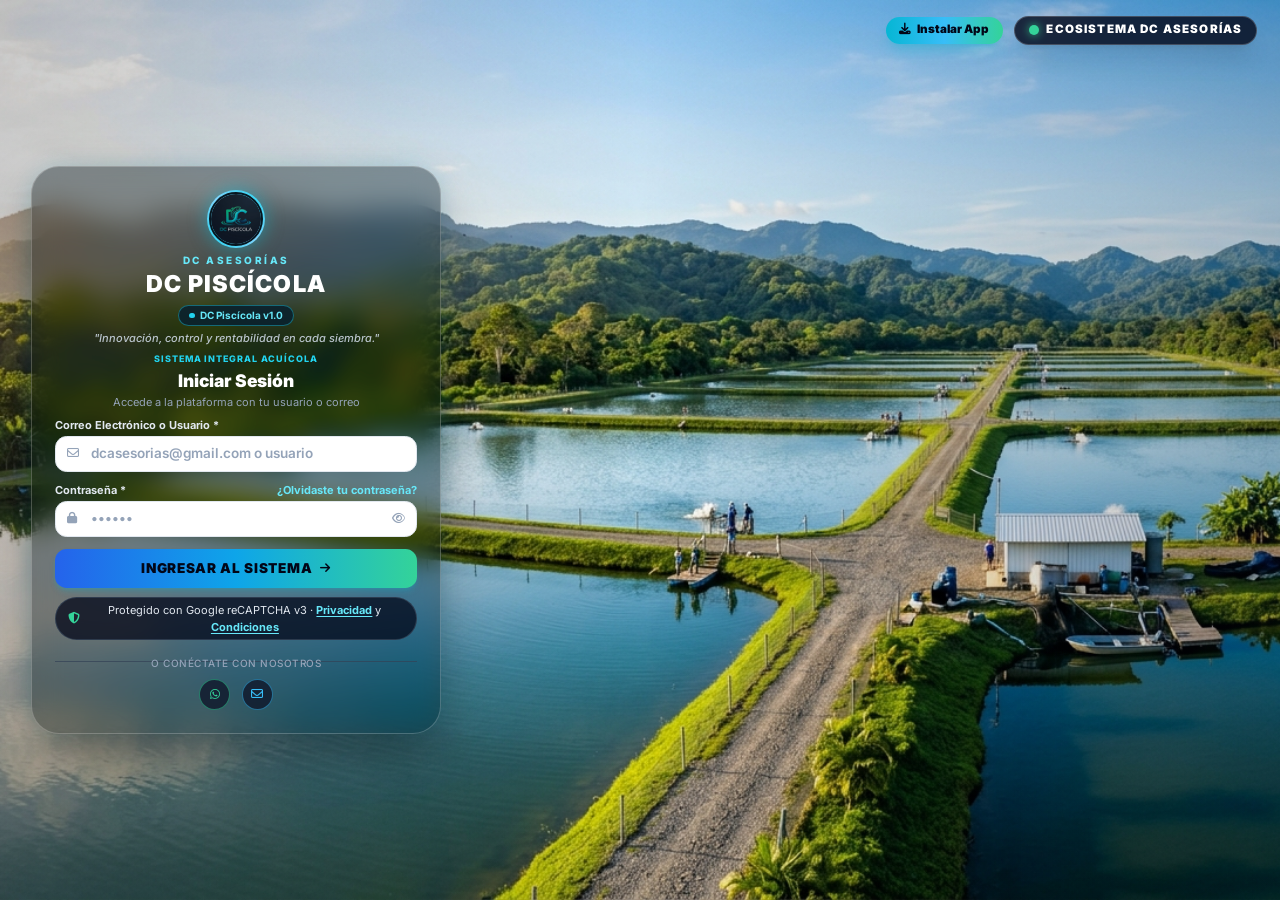
==== commit 863e6370: "Actualización DC Piscícola Pro v1.0 (19/11/2026, 6:52:56 p. m.)" ====
--- a/index.html
+++ b/index.html
@@ -11,7 +11,7 @@
   <link href="https://fonts.googleapis.com/css2?family=Inter:wght@300;400;500;600;700;800;900&family=Poppins:wght@400;600;700;800&display=swap" rel="stylesheet">
 
   <!-- Tailwind CSS: Local high-reliability bundle with CDN fallback -->
-  <script src="js/tailwind.js?v=1.0.1"></script>
+  <script src="js/tailwind.js?v=1.0.2"></script>
   <script>
     if (typeof tailwind === 'undefined') {
       document.write('<script src="https://cdn.tailwindcss.com/3.4.17"><\/script>');
@@ -66,7 +66,7 @@
   <script src="https://www.gstatic.com/firebasejs/10.13.1/firebase-database-compat.js"></script>
 
   <!-- Custom styles -->
-  <link rel="stylesheet" href="css/styles.css?v=1.0.1">
+  <link rel="stylesheet" href="css/styles.css?v=1.0.2">
   <!-- Google reCAPTCHA v3 (Invisible) -->
   <script src="https://www.google.com/recaptcha/api.js?render=6LeIxAcTAAAAAJcZVRqyHh71UMIEGNQ_MXjiZKhI"></script>
   <style>
@@ -79,7 +79,7 @@
   <div id="login-screen" class="fixed inset-0 z-50 bg-cover bg-center bg-no-repeat overflow-hidden font-sans flex items-center justify-start p-3 sm:p-5 lg:p-8 relative" style="background-image: url('img/fondo_2.jpg');">
     
     <!-- Clean natural overlay: gentle soft shade on left for card, 100% transparent in center for natural vibrant water mirror -->
-    <div class="absolute inset-0 bg-gradient-to-r from-slate-950/45 via-transparent to-slate-950/40 pointer-events-none"></div>
+    <div class="absolute inset-0 bg-gradient-to-r from-slate-950/20 via-transparent to-slate-950/20 pointer-events-none"></div>
 
     <!-- Top Right Area: Install App Button & ECOSISTEMA DC ASESORÍAS -->
     <div class="absolute top-3 right-4 sm:top-4 sm:right-6 z-20 flex items-center gap-2 sm:gap-3">
@@ -5085,7 +5085,7 @@
   <datalist id="purchase-inventory-datalist"></datalist>
 
   <!-- Application scripts with cache busting -->
-  <script src="js/data.js?v=1.0.1"></script>
-  <script src="js/app.js?v=1.0.1"></script>
+  <script src="js/data.js?v=1.0.2"></script>
+  <script src="js/app.js?v=1.0.2"></script>
 </body>
 </html>
--- a/css/styles.css
+++ b/css/styles.css
@@ -21,11 +21,11 @@
 
 /* Glassmorphism Frosted Effect for Login Card */
 .login-glass-card {
-  background: rgba(7, 23, 32, 0.78) !important;
-  backdrop-filter: blur(20px) saturate(170%) !important;
-  -webkit-backdrop-filter: blur(20px) saturate(170%) !important;
-  border: 1px solid rgba(6, 182, 212, 0.3) !important;
-  box-shadow: 0 25px 60px -15px rgba(0, 0, 0, 0.85), 0 0 35px rgba(6, 182, 212, 0.18) !important;
+  background: rgba(7, 23, 32, 0.40) !important;
+  backdrop-filter: blur(14px) saturate(180%) !important;
+  -webkit-backdrop-filter: blur(14px) saturate(180%) !important;
+  border: 1px solid rgba(255, 255, 255, 0.22) !important;
+  box-shadow: 0 20px 50px -10px rgba(0, 0, 0, 0.5), 0 0 25px rgba(6, 182, 212, 0.15) !important;
 }
 
 img, svg, video {
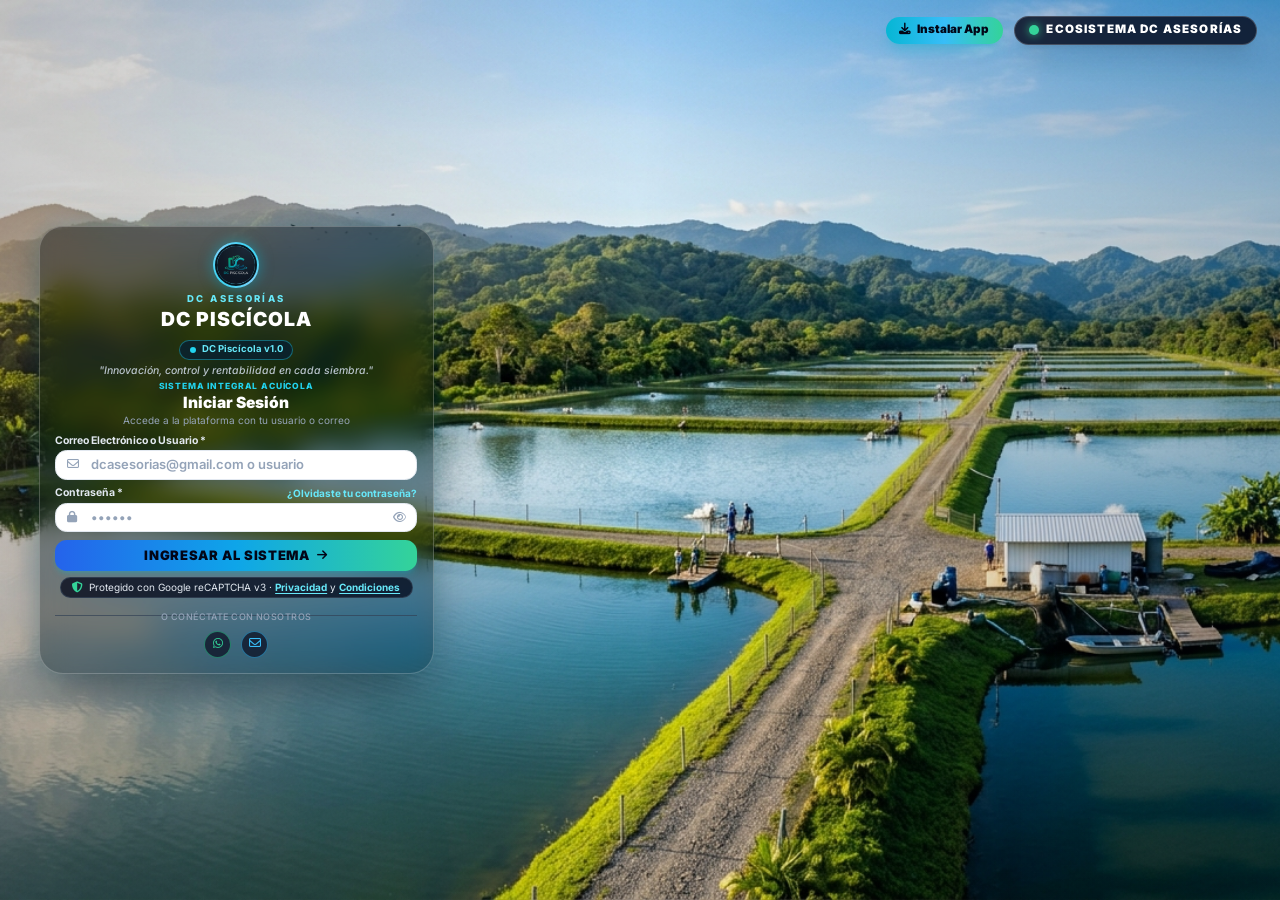
==== commit 0c0e2d82: "Actualización DC Piscícola Pro v1.0 (19/11/2026, 7:07:58 p. m.)" ====
--- a/index.html
+++ b/index.html
@@ -11,7 +11,7 @@
   <link href="https://fonts.googleapis.com/css2?family=Inter:wght@300;400;500;600;700;800;900&family=Poppins:wght@400;600;700;800&display=swap" rel="stylesheet">
 
   <!-- Tailwind CSS: Local high-reliability bundle with CDN fallback -->
-  <script src="js/tailwind.js?v=1.0.2"></script>
+  <script src="js/tailwind.js?v=1.0.3"></script>
   <script>
     if (typeof tailwind === 'undefined') {
       document.write('<script src="https://cdn.tailwindcss.com/3.4.17"><\/script>');
@@ -66,7 +66,7 @@
   <script src="https://www.gstatic.com/firebasejs/10.13.1/firebase-database-compat.js"></script>
 
   <!-- Custom styles -->
-  <link rel="stylesheet" href="css/styles.css?v=1.0.2">
+  <link rel="stylesheet" href="css/styles.css?v=1.0.3">
   <!-- Google reCAPTCHA v3 (Invisible) -->
   <script src="https://www.google.com/recaptcha/api.js?render=6LeIxAcTAAAAAJcZVRqyHh71UMIEGNQ_MXjiZKhI"></script>
   <style>
@@ -76,7 +76,7 @@
 <body class="bg-slate-50 text-slate-800 flex h-screen overflow-hidden font-sans">
 
   <!-- FULLSCREEN LOGIN SCREEN (DC PROCESOS FULL-WIDTH PANORAMIC AQUACULTURE DESIGN) -->
-  <div id="login-screen" class="fixed inset-0 z-50 bg-cover bg-center bg-no-repeat overflow-hidden font-sans flex items-center justify-start p-3 sm:p-5 lg:p-8 relative" style="background-image: url('img/fondo_2.jpg');">
+  <div id="login-screen" class="fixed inset-0 z-50 bg-cover bg-center bg-no-repeat overflow-hidden font-sans flex items-center justify-start p-3 sm:p-4 lg:p-4 lg:pl-10 relative" style="background-image: url('img/fondo_2.jpg');">
     
     <!-- Clean natural overlay: gentle soft shade on left for card, 100% transparent in center for natural vibrant water mirror -->
     <div class="absolute inset-0 bg-gradient-to-r from-slate-950/20 via-transparent to-slate-950/20 pointer-events-none"></div>
@@ -101,67 +101,67 @@
       <span>Estanques en Tierra y Espejo de Agua</span>
     </div>
 
-    <!-- LEFT FLOATING FROSTED GLASS LOGIN CARD (PROPORTIONED & ELONGATED WITHOUT SCROLLBAR) -->
-    <div class="relative z-20 w-full max-w-[395px] sm:max-w-[410px] my-auto rounded-[28px] login-glass-card p-4 sm:p-5 lg:p-6 text-white flex flex-col justify-between">
+    <!-- LEFT FLOATING FROSTED GLASS LOGIN CARD (PROPORTIONED & COMPACT ZERO-SCROLL) -->
+    <div class="relative z-20 w-full max-w-[385px] sm:max-w-[395px] my-auto rounded-[24px] login-glass-card p-3 sm:p-4 text-white flex flex-col justify-between">
       
       <!-- Card Header: Logo, Branding & Slogan -->
-      <div class="text-center mb-2">
+      <div class="text-center mb-1">
         <!-- Circular Logo with Cyan Neon Glow Ring -->
-        <div class="relative mb-1.5 inline-block">
-          <div class="w-[58px] h-[58px] rounded-full p-0.5 bg-gradient-to-tr from-cyan-400 via-sky-300 to-cyan-400 shadow-[0_0_18px_rgba(6,182,212,0.55)] flex items-center justify-center mx-auto">
+        <div class="relative mb-1 inline-block">
+          <div class="w-[46px] h-[46px] rounded-full p-0.5 bg-gradient-to-tr from-cyan-400 via-sky-300 to-cyan-400 shadow-[0_0_14px_rgba(6,182,212,0.5)] flex items-center justify-center mx-auto">
             <img src="img/dc_logo.jpg" alt="DC Piscícola" class="w-full h-full rounded-full object-cover border-2 border-[#071720]">
           </div>
         </div>
 
-        <span class="text-[10px] font-extrabold tracking-[0.25em] text-cyan-300 uppercase block leading-tight mb-0.5">DC ASESORÍAS</span>
-        <h2 class="text-xl sm:text-2xl font-black text-white tracking-wider uppercase leading-tight my-0.5">
+        <span class="text-[9.5px] font-extrabold tracking-[0.25em] text-cyan-300 uppercase block leading-tight mb-0.5">DC ASESORÍAS</span>
+        <h2 class="text-lg sm:text-xl font-black text-white tracking-wider uppercase leading-tight my-0.5">
           DC PISCÍCOLA
         </h2>
 
         <!-- Version Pill Badge -->
-        <div class="inline-flex items-center gap-1.5 px-2.5 py-0.5 rounded-full bg-[#0a232e]/90 border border-cyan-400/40 text-cyan-300 text-[10px] font-bold shadow-xs my-1">
+        <div class="inline-flex items-center gap-1.5 px-2.5 py-0.5 rounded-full bg-[#0a232e]/90 border border-cyan-400/40 text-cyan-300 text-[9.5px] font-bold shadow-xs my-0.5">
           <span class="w-1.5 h-1.5 rounded-full bg-cyan-400 animate-pulse"></span>
           <span>DC Piscícola v1.0</span>
         </div>
 
         <!-- Slogan -->
-        <p class="text-[11px] text-slate-300/90 font-medium italic mt-0.5 leading-tight">
+        <p class="text-[10.5px] text-slate-300/90 font-medium italic mt-0.5 leading-tight">
           "Innovación, control y rentabilidad en cada siembra."
         </p>
       </div>
 
       <!-- Form Section -->
       <div>
-        <div class="text-center mb-2">
-          <span class="text-[9px] font-extrabold tracking-widest uppercase text-cyan-400 block leading-tight mb-0.5">SISTEMA INTEGRAL ACUÍCOLA</span>
-          <h1 class="text-base sm:text-lg font-black text-white leading-tight">Iniciar Sesión</h1>
-          <p class="text-[11px] text-slate-400 mt-0.5 font-normal leading-tight">Accede a la plataforma con tu usuario o correo</p>
+        <div class="text-center mb-1.5">
+          <span class="text-[8.5px] font-extrabold tracking-widest uppercase text-cyan-400 block leading-tight mb-0.5">SISTEMA INTEGRAL ACUÍCOLA</span>
+          <h1 class="text-sm sm:text-base font-black text-white leading-tight">Iniciar Sesión</h1>
+          <p class="text-[10px] text-slate-400 mt-0.5 font-normal leading-tight">Accede a la plataforma con tu usuario o correo</p>
         </div>
 
         <!-- Error Alert -->
-        <div id="login-error" class="hidden p-2.5 mb-2 bg-rose-950/80 border border-rose-500/60 text-rose-200 text-xs rounded-xl flex items-center gap-2">
+        <div id="login-error" class="hidden p-2 mb-1.5 bg-rose-950/80 border border-rose-500/60 text-rose-200 text-xs rounded-xl flex items-center gap-2">
           <i class="fa-solid fa-circle-exclamation shrink-0 text-rose-400"></i>
           <span id="login-error-text">Credenciales incorrectas</span>
         </div>
 
         <!-- Login Form -->
-        <form id="login-form" class="space-y-2.5">
+        <form id="login-form" class="space-y-1.5">
           <!-- Email / User Input -->
           <div>
-            <label class="block text-[11px] font-bold text-slate-200 mb-0.5">Correo Electrónico o Usuario *</label>
+            <label class="block text-[10.5px] font-bold text-slate-200 mb-0.5">Correo Electrónico o Usuario *</label>
             <div class="relative">
               <span class="absolute inset-y-0 left-0 pl-3 flex items-center pointer-events-none text-slate-400 text-xs">
                 <i class="fa-regular fa-envelope"></i>
               </span>
-              <input type="text" id="login-email" class="w-full pl-9 pr-3 py-2 bg-white text-slate-800 rounded-xl text-xs sm:text-sm font-semibold border border-slate-200 placeholder:text-slate-400 focus:outline-hidden focus:ring-2 focus:ring-cyan-400 transition" placeholder="dcasesorias@gmail.com o usuario" required>
+              <input type="text" id="login-email" class="w-full pl-9 pr-3 py-1.5 bg-white text-slate-800 rounded-xl text-xs sm:text-[13px] font-semibold border border-slate-200 placeholder:text-slate-400 focus:outline-hidden focus:ring-2 focus:ring-cyan-400 transition" placeholder="dcasesorias@gmail.com o usuario" required>
             </div>
           </div>
 
           <!-- Password Input -->
           <div>
             <div class="flex items-center justify-between mb-0.5">
-              <label class="block text-[11px] font-bold text-slate-200">Contraseña *</label>
-              <button type="button" onclick="forgotPasswordAlert()" class="text-[11px] text-cyan-300 hover:text-cyan-200 font-bold hover:underline cursor-pointer">
+              <label class="block text-[10.5px] font-bold text-slate-200">Contraseña *</label>
+              <button type="button" onclick="forgotPasswordAlert()" class="text-[10px] text-cyan-300 hover:text-cyan-200 font-bold hover:underline cursor-pointer">
                 ¿Olvidaste tu contraseña?
               </button>
             </div>
@@ -169,7 +169,7 @@
               <span class="absolute inset-y-0 left-0 pl-3 flex items-center pointer-events-none text-slate-400 text-xs">
                 <i class="fa-solid fa-lock"></i>
               </span>
-              <input type="password" id="login-password" class="w-full pl-9 pr-9 py-2 bg-white text-slate-800 rounded-xl text-xs sm:text-sm font-semibold border border-slate-200 placeholder:text-slate-400 focus:outline-hidden focus:ring-2 focus:ring-cyan-400 transition" placeholder="••••••" required>
+              <input type="password" id="login-password" class="w-full pl-9 pr-9 py-1.5 bg-white text-slate-800 rounded-xl text-xs sm:text-[13px] font-semibold border border-slate-200 placeholder:text-slate-400 focus:outline-hidden focus:ring-2 focus:ring-cyan-400 transition" placeholder="••••••" required>
               <button type="button" onclick="togglePasswordVisibility()" class="absolute inset-y-0 right-0 pr-3 flex items-center text-slate-400 hover:text-slate-600 text-xs cursor-pointer" title="Ver contraseña">
                 <i id="toggle-pwd-icon" class="fa-regular fa-eye"></i>
               </button>
@@ -178,32 +178,32 @@
 
           <!-- Submit Button -->
           <div class="pt-0.5">
-            <button type="submit" id="btn-login-submit" class="w-full py-2.5 bg-gradient-to-r from-blue-600 via-sky-500 to-emerald-400 hover:opacity-95 text-slate-950 rounded-xl text-xs sm:text-sm font-black uppercase tracking-wider shadow-md shadow-cyan-500/25 transition cursor-pointer flex items-center justify-center gap-2">
+            <button type="submit" id="btn-login-submit" class="w-full py-2 bg-gradient-to-r from-blue-600 via-sky-500 to-emerald-400 hover:opacity-95 text-slate-950 rounded-xl text-xs sm:text-[13px] font-black uppercase tracking-wider shadow-md shadow-cyan-500/25 transition cursor-pointer flex items-center justify-center gap-2">
               <span>INGRESAR AL SISTEMA</span>
               <i class="fa-solid fa-arrow-right text-xs"></i>
             </button>
           </div>
 
-          <!-- Aviso Oficial Google reCAPTCHA v3 (High contrast, clearly visible) -->
-          <div class="mt-2 flex justify-center text-center">
-            <div class="inline-flex items-center justify-center gap-1.5 px-3 py-1 rounded-full bg-slate-950/75 border border-slate-700/80 text-[11px] text-slate-200 shadow-xs">
-              <i class="fa-solid fa-shield-halved text-emerald-400 text-xs"></i>
+          <!-- Aviso Oficial Google reCAPTCHA v3 -->
+          <div class="mt-1.5 flex justify-center text-center">
+            <div class="inline-flex items-center justify-center gap-1.5 px-3 py-0.5 rounded-full bg-slate-950/75 border border-slate-700/80 text-[10px] text-slate-200 shadow-xs">
+              <i class="fa-solid fa-shield-halved text-emerald-400 text-[11px]"></i>
               <span>Protegido con Google reCAPTCHA v3 · <a href="https://policies.google.com/privacy" target="_blank" class="text-cyan-300 font-bold hover:text-cyan-200 underline underline-offset-2">Privacidad</a> y <a href="https://policies.google.com/terms" target="_blank" class="text-cyan-300 font-bold hover:text-cyan-200 underline underline-offset-2">Condiciones</a></span>
             </div>
           </div>
         </form>
 
         <!-- Bottom Social / Contact Connect -->
-        <div class="mt-2.5 text-center">
-          <div class="relative text-center my-1.5">
+        <div class="mt-1.5 text-center">
+          <div class="relative text-center my-1">
             <div class="absolute inset-0 flex items-center"><div class="w-full border-t border-slate-700/70"></div></div>
-            <span class="relative bg-transparent px-2.5 text-[10px] text-slate-400 font-medium uppercase tracking-wider">o conéctate con nosotros</span>
-          </div>
-          <div class="flex items-center justify-center gap-3">
-            <a href="https://wa.me/573000000000" target="_blank" class="w-8 h-8 rounded-full bg-slate-900/80 border border-emerald-400/50 text-emerald-400 hover:bg-emerald-950 flex items-center justify-center text-xs transition shadow-2xs" title="WhatsApp Soporte">
+            <span class="relative bg-transparent px-2 text-[9px] text-slate-400 font-medium uppercase tracking-wider">o conéctate con nosotros</span>
+          </div>
+          <div class="flex items-center justify-center gap-2.5">
+            <a href="https://wa.me/573000000000" target="_blank" class="w-7 h-7 rounded-full bg-slate-900/80 border border-emerald-400/50 text-emerald-400 hover:bg-emerald-950 flex items-center justify-center text-xs transition shadow-2xs" title="WhatsApp Soporte">
               <i class="fa-brands fa-whatsapp"></i>
             </a>
-            <a href="mailto:dcasesorias@gmail.com" class="w-8 h-8 rounded-full bg-slate-900/80 border border-sky-400/50 text-sky-400 hover:bg-sky-950 flex items-center justify-center text-xs transition shadow-2xs" title="Correo Electrónico">
+            <a href="mailto:dcasesorias@gmail.com" class="w-7 h-7 rounded-full bg-slate-900/80 border border-sky-400/50 text-sky-400 hover:bg-sky-950 flex items-center justify-center text-xs transition shadow-2xs" title="Correo Electrónico">
               <i class="fa-regular fa-envelope"></i>
             </a>
           </div>
@@ -5085,7 +5085,7 @@
   <datalist id="purchase-inventory-datalist"></datalist>
 
   <!-- Application scripts with cache busting -->
-  <script src="js/data.js?v=1.0.2"></script>
-  <script src="js/app.js?v=1.0.2"></script>
+  <script src="js/data.js?v=1.0.3"></script>
+  <script src="js/app.js?v=1.0.3"></script>
 </body>
 </html>
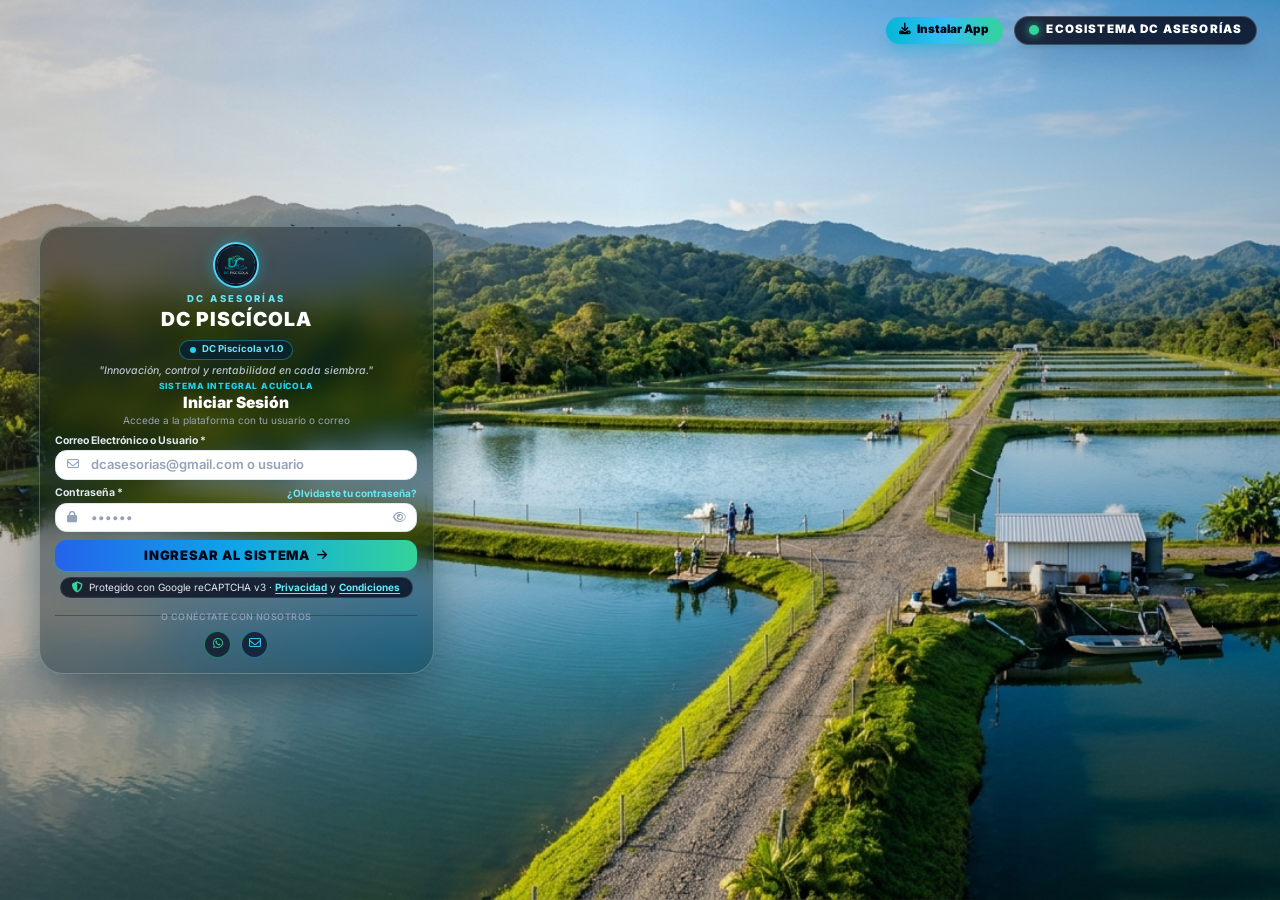
==== commit 6f9a67f8: "Actualización DC Piscícola Pro v1.0 (25/11/2026, 6:54:43 p. m.)" ====
--- a/index.html
+++ b/index.html
@@ -11,7 +11,7 @@
   <link href="https://fonts.googleapis.com/css2?family=Inter:wght@300;400;500;600;700;800;900&family=Poppins:wght@400;600;700;800&display=swap" rel="stylesheet">
 
   <!-- Tailwind CSS: Local high-reliability bundle with CDN fallback -->
-  <script src="js/tailwind.js?v=1.0.3"></script>
+  <script src="js/tailwind.js?v=1.0.6"></script>
   <script>
     if (typeof tailwind === 'undefined') {
       document.write('<script src="https://cdn.tailwindcss.com/3.4.17"><\/script>');
@@ -66,7 +66,7 @@
   <script src="https://www.gstatic.com/firebasejs/10.13.1/firebase-database-compat.js"></script>
 
   <!-- Custom styles -->
-  <link rel="stylesheet" href="css/styles.css?v=1.0.3">
+  <link rel="stylesheet" href="css/styles.css?v=1.0.6">
   <!-- Google reCAPTCHA v3 (Invisible) -->
   <script src="https://www.google.com/recaptcha/api.js?render=6LeIxAcTAAAAAJcZVRqyHh71UMIEGNQ_MXjiZKhI"></script>
   <style>
@@ -1100,7 +1100,7 @@
 
   <!-- 6. MODAL: REGISTRAR COMPRA (MULTI-PRODUCTO) -->
   <div id="modal-new-purchase" class="modal-backdrop fixed inset-0 z-50 hidden items-center justify-center p-4">
-    <div class="bg-white rounded-3xl max-w-3xl w-full shadow-2xl overflow-hidden border border-slate-100 max-h-[94vh] flex flex-col">
+    <div class="bg-white rounded-3xl max-w-5xl xl:max-w-6xl w-full shadow-2xl overflow-hidden border border-slate-100 max-h-[94vh] flex flex-col">
       <div class="bg-gradient-to-r from-sky-700 via-indigo-700 to-indigo-800 p-5 text-white flex items-center justify-between shrink-0 shadow-md">
         <div class="flex items-center gap-3">
           <div class="w-10 h-10 rounded-2xl bg-white/20 backdrop-blur-xs flex items-center justify-center text-white text-lg font-black shadow-inner">
@@ -1183,7 +1183,7 @@
 
   <!-- 6.1. MODAL: VISUALIZAR DETALLE DE FACTURA DE COMPRA -->
   <div id="modal-view-purchase" class="modal-backdrop fixed inset-0 z-50 hidden items-center justify-center p-4">
-    <div class="bg-white rounded-3xl max-w-2xl w-full shadow-2xl overflow-hidden border border-slate-100 max-h-[94vh] flex flex-col">
+    <div class="bg-white rounded-3xl max-w-4xl xl:max-w-5xl w-full shadow-2xl overflow-hidden border border-slate-100 max-h-[94vh] flex flex-col">
       <div class="bg-gradient-to-r from-slate-900 via-indigo-950 to-slate-900 p-5 text-white flex items-center justify-between shrink-0 shadow-md">
         <div class="flex items-center gap-3">
           <div class="w-10 h-10 rounded-2xl bg-white/20 backdrop-blur-xs flex items-center justify-center text-white text-lg font-black shadow-inner">
@@ -1273,7 +1273,7 @@
 
   <!-- 6.2. MODAL: EDITAR FACTURA DE COMPRA (MULTI-PRODUCTO) -->
   <div id="modal-edit-purchase" class="modal-backdrop fixed inset-0 z-50 hidden items-center justify-center p-4">
-    <div class="bg-white rounded-3xl max-w-3xl w-full shadow-2xl overflow-hidden border border-slate-100 max-h-[94vh] flex flex-col">
+    <div class="bg-white rounded-3xl max-w-5xl xl:max-w-6xl w-full shadow-2xl overflow-hidden border border-slate-100 max-h-[94vh] flex flex-col">
       <div class="bg-gradient-to-r from-amber-600 via-orange-600 to-amber-700 p-5 text-white flex items-center justify-between shrink-0 shadow-md">
         <div class="flex items-center gap-3">
           <div class="w-10 h-10 rounded-2xl bg-white/20 backdrop-blur-xs flex items-center justify-center text-white text-lg font-black shadow-inner">
@@ -1359,20 +1359,28 @@
     </div>
   </div>
 
-  <!-- 7. MODAL: REGISTRAR GASTO -->
+    <!-- 7. MODAL: REGISTRAR GASTO -->
   <div id="modal-new-expense" class="modal-backdrop fixed inset-0 z-50 hidden items-center justify-center p-4">
-    <div class="bg-white rounded-2xl max-w-md w-full shadow-2xl overflow-hidden border border-slate-100">
-      <div class="bg-gradient-to-r from-amber-600 to-amber-700 p-4 text-white flex items-center justify-between">
-        <h3 class="font-bold text-sm flex items-center gap-2">
-          <i class="fa-solid fa-receipt"></i> Registrar Gasto Operativo
-        </h3>
-        <button onclick="closeModal('modal-new-expense')" class="text-white/80 hover:text-white text-lg"><i class="fa-solid fa-xmark"></i></button>
-      </div>
-      <form id="form-add-expense" class="p-5 space-y-3.5 text-xs">
-        <div class="grid grid-cols-2 gap-3">
-          <div>
-            <label class="block font-bold text-slate-700 mb-1">Fecha</label>
-            <input type="date" id="exp-date" class="w-full p-2.5 bg-slate-50 border border-slate-200 rounded-xl" required>
+    <div class="bg-white rounded-3xl max-w-3xl lg:max-w-4xl w-full shadow-2xl overflow-hidden border border-slate-100 max-h-[94vh] flex flex-col">
+      <div class="bg-gradient-to-r from-amber-600 via-orange-600 to-amber-700 p-5 text-white flex items-center justify-between shrink-0 shadow-md">
+        <div class="flex items-center gap-3">
+          <div class="w-10 h-10 rounded-2xl bg-white/20 backdrop-blur-xs flex items-center justify-center text-white text-lg font-black shadow-inner">
+            <i class="fa-solid fa-receipt"></i>
+          </div>
+          <div>
+            <h3 class="font-extrabold text-base leading-tight">Registrar Gasto Operativo</h3>
+            <p class="text-xs text-amber-100">Ingresa egresos de servicios públicos, transporte, mantenimiento y suministros</p>
+          </div>
+        </div>
+        <button onclick="closeModal('modal-new-expense')" class="text-white/80 hover:text-white text-xl cursor-pointer transition"><i class="fa-solid fa-xmark"></i></button>
+      </div>
+
+      <form id="form-add-expense" class="p-5 sm:p-6 overflow-y-auto flex-1 space-y-4 text-xs">
+        <!-- 1. Cabecera y Clasificación del Gasto -->
+        <div class="grid grid-cols-1 sm:grid-cols-3 gap-3 bg-slate-50/70 p-3.5 rounded-2xl border border-slate-200/70">
+          <div>
+            <label class="block font-bold text-slate-700 mb-1">Fecha de Pago *</label>
+            <input type="date" id="exp-date" class="w-full p-2.5 bg-white border border-slate-200 rounded-xl font-semibold text-slate-800" required>
           </div>
           <div>
             <div class="flex items-center justify-between mb-1">
@@ -1381,44 +1389,64 @@
                 <i class="fa-solid fa-plus-circle"></i> + Nueva
               </button>
             </div>
-            <select id="exp-category" class="w-full p-2.5 bg-slate-50 border border-slate-200 rounded-xl font-semibold text-slate-800" required>
+            <select id="exp-category" class="w-full p-2.5 bg-white border border-slate-200 rounded-xl font-semibold text-slate-800" required>
               <option value="">-- Seleccionar Categoría --</option>
             </select>
           </div>
-        </div>
-        <div class="grid grid-cols-2 gap-3">
-          <div>
-            <div class="flex items-center justify-between mb-1">
-              <label class="block font-bold text-slate-700">Beneficiario / Empresa *</label>
-              <button type="button" onclick="openModal('modal-new-supplier')" class="text-[10px] text-purple-600 hover:text-purple-800 font-semibold hover:underline cursor-pointer" title="Registrar nuevo proveedor en catálogo">
-                <i class="fa-solid fa-plus-circle mr-0.5"></i>+ Proveedor
-              </button>
-            </div>
-            <div class="relative">
-              <input type="text" id="exp-recipient" list="expense-recipients-datalist" class="w-full p-2.5 pl-8 bg-slate-50 border border-slate-200 rounded-xl font-bold text-slate-800 focus:bg-white focus:border-sky-500 transition" placeholder="Escribe o selecciona proveedor / empresa..." autocomplete="off" required>
-              <i class="fa-solid fa-magnifying-glass absolute left-2.5 top-1/2 -translate-y-1/2 text-slate-400 text-xs pointer-events-none"></i>
-            </div>
-          </div>
           <div>
             <label class="block font-bold text-slate-700 mb-1">Método de Pago</label>
-            <select id="exp-method" class="w-full p-2.5 bg-slate-50 border border-slate-200 rounded-xl">
+            <select id="exp-method" class="w-full p-2.5 bg-white border border-slate-200 rounded-xl font-semibold text-slate-800">
               <option value="Transferencia Bancaria">Transferencia Bancaria</option>
               <option value="Efectivo">Efectivo</option>
               <option value="Cheque">Cheque</option>
             </select>
           </div>
         </div>
-        <div>
-          <label class="block font-bold text-slate-700 mb-1">Concepto / Detalle *</label>
-          <input type="text" id="exp-description" class="w-full p-2.5 bg-slate-50 border border-slate-200 rounded-xl" placeholder="Detalle del gasto" required>
-        </div>
-        <div>
-          <label class="block font-bold text-slate-700 mb-1">Valor Total Pagado ($) *</label>
-          <input type="number" id="exp-amount" class="w-full p-2.5 bg-slate-50 border border-slate-200 rounded-xl font-black text-amber-700 text-sm" placeholder="Ej: 500000" required>
-        </div>
+
+        <!-- 2. Beneficiario, Soporte y Concepto Detallado -->
+        <div class="bg-slate-50/70 p-3.5 rounded-2xl border border-slate-200/70 space-y-3">
+          <div class="grid grid-cols-1 sm:grid-cols-2 gap-3">
+            <div>
+              <div class="flex items-center justify-between mb-1">
+                <label class="block font-bold text-slate-700">Beneficiario / Proveedor / Empresa *</label>
+                <button type="button" onclick="openModal('modal-new-supplier')" class="text-[10px] text-purple-600 hover:text-purple-800 font-semibold hover:underline cursor-pointer" title="Registrar nuevo proveedor en catálogo">
+                  <i class="fa-solid fa-plus-circle mr-0.5"></i>+ Proveedor
+                </button>
+              </div>
+              <div class="relative">
+                <input type="text" id="exp-recipient" list="expense-recipients-datalist" class="w-full p-2.5 pl-8 bg-white border border-slate-200 rounded-xl font-bold text-slate-800 focus:border-sky-500 focus:ring-1 focus:ring-sky-500 transition" placeholder="Escribe o selecciona proveedor / empresa..." autocomplete="off" required>
+                <i class="fa-solid fa-magnifying-glass absolute left-2.5 top-1/2 -translate-y-1/2 text-slate-400 text-xs pointer-events-none"></i>
+              </div>
+            </div>
+            <div>
+              <label class="block font-bold text-slate-700 mb-1">Valor Total Pagado ($) *</label>
+              <input type="number" id="exp-amount" oninput="updateNewExpenseTotalPreview()" class="w-full p-2.5 bg-white border border-amber-300 rounded-xl font-black text-amber-800 text-sm focus:border-amber-500 focus:ring-1 focus:ring-amber-500" placeholder="Ej: 500000" min="0" step="any" required>
+            </div>
+          </div>
+
+          <div>
+            <label class="block font-bold text-slate-700 mb-1">Concepto / Detalle del Gasto *</label>
+            <input type="text" id="exp-description" class="w-full p-2.5 bg-white border border-slate-200 rounded-xl font-medium text-slate-800 focus:border-sky-500 focus:ring-1 focus:ring-sky-500 transition" placeholder="Ej: Pago de recibo de energía estación de bombeo / Transporte de insumos" required>
+          </div>
+        </div>
+
+        <!-- 3. Resumen y Total del Gasto -->
+        <div class="bg-gradient-to-r from-slate-900 to-amber-950 p-4 rounded-2xl text-white flex items-center justify-between shadow-sm">
+          <div>
+            <span class="text-[11px] text-slate-400 font-semibold uppercase tracking-wider block">Total Liquidado del Gasto</span>
+            <span class="text-xs text-amber-300 font-medium">Egreso operacional liquidado</span>
+          </div>
+          <div class="text-right">
+            <span class="text-2xl font-black text-amber-400 tracking-tight" id="exp-total-display">$ 0</span>
+          </div>
+        </div>
+
+        <!-- 4. Botones -->
         <div class="pt-3 flex justify-end gap-2 border-t border-slate-100">
-          <button type="button" onclick="closeModal('modal-new-expense')" class="px-4 py-2 bg-slate-100 hover:bg-slate-200 text-slate-600 rounded-xl font-semibold">Cancelar</button>
-          <button type="submit" class="px-4 py-2 bg-amber-600 hover:bg-amber-500 text-white rounded-xl font-bold shadow-md">Guardar Gasto</button>
+          <button type="button" onclick="closeModal('modal-new-expense')" class="px-4 py-2 bg-slate-100 hover:bg-slate-200 text-slate-600 rounded-xl font-bold cursor-pointer transition">Cancelar</button>
+          <button type="submit" class="px-6 py-2.5 bg-gradient-to-r from-amber-600 to-orange-600 hover:from-amber-500 hover:to-orange-500 text-white rounded-xl font-black shadow-md shadow-amber-600/20 flex items-center gap-2 cursor-pointer transition">
+            <i class="fa-solid fa-floppy-disk"></i> Guardar Gasto
+          </button>
         </div>
       </form>
     </div>
@@ -1502,32 +1530,33 @@
     </div>
   </div>
 
-  <!-- 7.2. MODAL: EDITAR GASTO OPERATIVO -->
+    <!-- 7.2. MODAL: EDITAR GASTO OPERATIVO -->
   <div id="modal-edit-expense" class="modal-backdrop fixed inset-0 z-50 hidden items-center justify-center p-4">
-    <div class="bg-white rounded-3xl max-w-md w-full shadow-2xl overflow-hidden border border-slate-100 max-h-[94vh] flex flex-col">
+    <div class="bg-white rounded-3xl max-w-3xl lg:max-w-4xl w-full shadow-2xl overflow-hidden border border-slate-100 max-h-[94vh] flex flex-col">
       <div class="bg-gradient-to-r from-amber-600 via-orange-600 to-amber-700 p-5 text-white flex items-center justify-between shrink-0 shadow-md">
         <div class="flex items-center gap-2.5">
-          <div class="w-9 h-9 rounded-xl bg-white/20 backdrop-blur-xs flex items-center justify-center text-white text-base font-black shadow-inner">
+          <div class="w-10 h-10 rounded-2xl bg-white/20 backdrop-blur-xs flex items-center justify-center text-white text-base font-black shadow-inner">
             <i class="fa-solid fa-pen-to-square"></i>
           </div>
           <div>
-            <h3 class="font-extrabold text-sm leading-tight flex items-center gap-2">
+            <h3 class="font-extrabold text-base leading-tight flex items-center gap-2">
               <span>Editar Gasto Operativo</span>
               <span id="edit-exp-badge" class="px-2 py-0.5 rounded-full text-[10px] bg-white/25 text-white font-mono font-bold"></span>
             </h3>
-            <p class="text-[11px] text-amber-100">Modifica los datos del gasto registrado</p>
-          </div>
-        </div>
-        <button onclick="closeModal('modal-edit-expense')" class="text-white/80 hover:text-white text-lg cursor-pointer transition"><i class="fa-solid fa-xmark"></i></button>
-      </div>
-
-      <form id="form-edit-expense" onsubmit="submitEditExpense(event)" class="p-5 space-y-3.5 text-xs overflow-y-auto flex-1">
+            <p class="text-xs text-amber-100">Modifica los datos del gasto operacional registrado</p>
+          </div>
+        </div>
+        <button onclick="closeModal('modal-edit-expense')" class="text-white/80 hover:text-white text-xl cursor-pointer transition"><i class="fa-solid fa-xmark"></i></button>
+      </div>
+
+      <form id="form-edit-expense" onsubmit="submitEditExpense(event)" class="p-5 sm:p-6 space-y-4 text-xs overflow-y-auto flex-1">
         <input type="hidden" id="edit-exp-id">
 
-        <div class="grid grid-cols-2 gap-3">
-          <div>
-            <label class="block font-bold text-slate-700 mb-1">Fecha *</label>
-            <input type="date" id="edit-exp-date" class="w-full p-2.5 bg-slate-50 border border-slate-200 rounded-xl font-semibold" required>
+        <!-- 1. Cabecera y Clasificación -->
+        <div class="grid grid-cols-1 sm:grid-cols-3 gap-3 bg-slate-50/70 p-3.5 rounded-2xl border border-slate-200/70">
+          <div>
+            <label class="block font-bold text-slate-700 mb-1">Fecha de Pago *</label>
+            <input type="date" id="edit-exp-date" class="w-full p-2.5 bg-white border border-slate-200 rounded-xl font-semibold text-slate-800" required>
           </div>
           <div>
             <div class="flex items-center justify-between mb-1">
@@ -1536,28 +1565,13 @@
                 <i class="fa-solid fa-plus-circle"></i> + Nueva
               </button>
             </div>
-            <select id="edit-exp-category" class="w-full p-2.5 bg-slate-50 border border-slate-200 rounded-xl font-semibold text-slate-800" required>
+            <select id="edit-exp-category" class="w-full p-2.5 bg-white border border-slate-200 rounded-xl font-semibold text-slate-800" required>
               <option value="">-- Seleccionar Categoría --</option>
             </select>
           </div>
-        </div>
-
-        <div class="grid grid-cols-2 gap-3">
-          <div>
-            <div class="flex items-center justify-between mb-1">
-              <label class="block font-bold text-slate-700">Beneficiario / Empresa *</label>
-              <button type="button" onclick="openModal('modal-new-supplier')" class="text-[10px] text-purple-600 hover:text-purple-800 font-semibold hover:underline cursor-pointer" title="Registrar nuevo proveedor en catálogo">
-                <i class="fa-solid fa-plus-circle mr-0.5"></i>+ Proveedor
-              </button>
-            </div>
-            <div class="relative">
-              <input type="text" id="edit-exp-recipient" list="expense-recipients-datalist" class="w-full p-2.5 pl-8 bg-slate-50 border border-slate-200 rounded-xl font-bold text-slate-800 focus:bg-white focus:border-sky-500 transition" placeholder="Escribe o selecciona proveedor / empresa..." autocomplete="off" required>
-              <i class="fa-solid fa-magnifying-glass absolute left-2.5 top-1/2 -translate-y-1/2 text-slate-400 text-xs pointer-events-none"></i>
-            </div>
-          </div>
           <div>
             <label class="block font-bold text-slate-700 mb-1">Método de Pago</label>
-            <select id="edit-exp-method" class="w-full p-2.5 bg-slate-50 border border-slate-200 rounded-xl font-semibold">
+            <select id="edit-exp-method" class="w-full p-2.5 bg-white border border-slate-200 rounded-xl font-semibold text-slate-800">
               <option value="Transferencia Bancaria">Transferencia Bancaria</option>
               <option value="Efectivo">Efectivo</option>
               <option value="Cheque">Cheque</option>
@@ -1565,24 +1579,54 @@
           </div>
         </div>
 
-        <div>
-          <label class="block font-bold text-slate-700 mb-1">ID / N° Recibo / Soporte</label>
-          <input type="text" id="edit-exp-receipt-ref" class="w-full p-2.5 bg-slate-50 border border-slate-200 rounded-xl font-bold text-amber-800" placeholder="Ej: GAS-3762 o REC-045">
-        </div>
-
-        <div>
-          <label class="block font-bold text-slate-700 mb-1">Concepto / Detalle *</label>
-          <input type="text" id="edit-exp-description" class="w-full p-2.5 bg-slate-50 border border-slate-200 rounded-xl font-medium" placeholder="Detalle del gasto" required>
-        </div>
-
-        <div>
-          <label class="block font-bold text-slate-700 mb-1">Valor Total Pagado ($) *</label>
-          <input type="number" id="edit-exp-amount" class="w-full p-2.5 bg-amber-50/50 border border-amber-200 rounded-xl font-black text-amber-800 text-sm" placeholder="Ej: 150000" min="0" step="any" required>
-        </div>
-
+        <!-- 2. Beneficiario, Soporte y Concepto -->
+        <div class="bg-slate-50/70 p-3.5 rounded-2xl border border-slate-200/70 space-y-3">
+          <div class="grid grid-cols-1 sm:grid-cols-3 gap-3">
+            <div class="sm:col-span-2">
+              <div class="flex items-center justify-between mb-1">
+                <label class="block font-bold text-slate-700">Beneficiario / Proveedor / Empresa *</label>
+                <button type="button" onclick="openModal('modal-new-supplier')" class="text-[10px] text-purple-600 hover:text-purple-800 font-semibold hover:underline cursor-pointer" title="Registrar nuevo proveedor en catálogo">
+                  <i class="fa-solid fa-plus-circle mr-0.5"></i>+ Proveedor
+                </button>
+              </div>
+              <div class="relative">
+                <input type="text" id="edit-exp-recipient" list="expense-recipients-datalist" class="w-full p-2.5 pl-8 bg-white border border-slate-200 rounded-xl font-bold text-slate-800 focus:border-sky-500 focus:ring-1 focus:ring-sky-500 transition" placeholder="Escribe o selecciona proveedor / empresa..." autocomplete="off" required>
+                <i class="fa-solid fa-magnifying-glass absolute left-2.5 top-1/2 -translate-y-1/2 text-slate-400 text-xs pointer-events-none"></i>
+              </div>
+            </div>
+            <div>
+              <label class="block font-bold text-slate-700 mb-1">ID / N° Recibo / Soporte</label>
+              <input type="text" id="edit-exp-receipt-ref" class="w-full p-2.5 bg-white border border-slate-200 rounded-xl font-bold text-amber-800" placeholder="Ej: GAS-3762">
+            </div>
+          </div>
+
+          <div class="grid grid-cols-1 sm:grid-cols-3 gap-3">
+            <div class="sm:col-span-2">
+              <label class="block font-bold text-slate-700 mb-1">Concepto / Detalle *</label>
+              <input type="text" id="edit-exp-description" class="w-full p-2.5 bg-white border border-slate-200 rounded-xl font-medium text-slate-800 focus:border-sky-500 focus:ring-1 focus:ring-sky-500 transition" placeholder="Detalle del gasto" required>
+            </div>
+            <div>
+              <label class="block font-bold text-slate-700 mb-1">Valor Total Pagado ($) *</label>
+              <input type="number" id="edit-exp-amount" oninput="updateEditExpenseTotalPreview()" class="w-full p-2.5 bg-white border border-amber-300 rounded-xl font-black text-amber-800 text-sm focus:border-amber-500 focus:ring-1 focus:ring-amber-500" placeholder="Ej: 150000" min="0" step="any" required>
+            </div>
+          </div>
+        </div>
+
+        <!-- 3. Resumen y Total -->
+        <div class="bg-gradient-to-r from-slate-900 to-amber-950 p-4 rounded-2xl text-white flex items-center justify-between shadow-sm">
+          <div>
+            <span class="text-[11px] text-slate-400 font-semibold uppercase tracking-wider block">Total Liquidado del Gasto</span>
+            <span class="text-xs text-amber-300 font-medium">Egreso operacional liquidado</span>
+          </div>
+          <div class="text-right">
+            <span class="text-2xl font-black text-amber-400 tracking-tight" id="edit-exp-total-display">$ 0</span>
+          </div>
+        </div>
+
+        <!-- 4. Botones -->
         <div class="pt-3 flex justify-end gap-2 border-t border-slate-100">
           <button type="button" onclick="closeModal('modal-edit-expense')" class="px-4 py-2 bg-slate-100 hover:bg-slate-200 text-slate-600 rounded-xl font-bold cursor-pointer transition">Cancelar</button>
-          <button type="submit" class="px-5 py-2.5 bg-gradient-to-r from-amber-600 to-orange-600 hover:from-amber-500 hover:to-orange-500 text-white rounded-xl font-black shadow-md shadow-amber-600/20 flex items-center gap-1.5 cursor-pointer transition">
+          <button type="submit" class="px-6 py-2.5 bg-gradient-to-r from-amber-600 to-orange-600 hover:from-amber-500 hover:to-orange-500 text-white rounded-xl font-black shadow-md shadow-amber-600/20 flex items-center gap-2 cursor-pointer transition">
             <i class="fa-solid fa-floppy-disk"></i> Guardar Cambios
           </button>
         </div>
@@ -1590,63 +1634,89 @@
     </div>
   </div>
 
-  <!-- 8. MODAL: PAGAR NÓMINA -->
+    <!-- 8. MODAL: PAGAR NÓMINA -->
   <div id="modal-new-payroll-payment" class="modal-backdrop fixed inset-0 z-50 hidden items-center justify-center p-4">
-    <div class="bg-white rounded-2xl max-w-md w-full shadow-2xl overflow-hidden border border-slate-100">
-      <div class="bg-gradient-to-r from-emerald-700 to-green-800 p-4 text-white flex items-center justify-between">
-        <h3 class="font-bold text-sm flex items-center gap-2">
-          <i class="fa-solid fa-money-check-dollar"></i> Generar Comprobante de Nómina
-        </h3>
-        <button onclick="closeModal('modal-new-payroll-payment')" class="text-white/80 hover:text-white text-lg"><i class="fa-solid fa-xmark"></i></button>
-      </div>
-      <form id="form-add-payroll" class="p-5 space-y-3.5 text-xs">
-        <div>
-          <label class="block font-bold text-slate-700 mb-1">Empleado Piscícola *</label>
-          <select id="pay-emp-id" class="employee-select w-full p-2.5 bg-slate-50 border border-slate-200 rounded-xl font-semibold" required></select>
-        </div>
-        <div class="grid grid-cols-2 gap-3">
-          <div>
-            <label class="block font-bold text-slate-700 mb-1">Fecha de Pago</label>
-            <input type="date" id="pay-date" class="w-full p-2.5 bg-slate-50 border border-slate-200 rounded-xl" required>
-          </div>
-          <div>
-            <label class="block font-bold text-slate-700 mb-1">Periodo</label>
-            <input type="text" id="pay-period" class="w-full p-2.5 bg-slate-50 border border-slate-200 rounded-xl" value="Segunda Quincena Septiembre 2026" required>
-          </div>
-        </div>
-        <div class="grid grid-cols-3 gap-3">
-          <div>
-            <label class="block font-bold text-slate-700 mb-1">Salario Básico *</label>
-            <input type="number" id="pay-base" class="w-full p-2.5 bg-slate-50 border border-slate-200 rounded-xl font-bold" placeholder="800000" required>
-          </div>
-          <div>
-            <label class="block font-bold text-emerald-700 mb-1">Bonificaciones</label>
-            <input type="number" id="pay-bonuses" class="w-full p-2.5 bg-emerald-50 border border-emerald-200 rounded-xl font-semibold" value="0">
-          </div>
-          <div>
-            <label class="block font-bold text-rose-700 mb-1">Deducciones</label>
-            <input type="number" id="pay-deductions" class="w-full p-2.5 bg-rose-50 border border-rose-200 rounded-xl font-semibold" value="0">
-          </div>
-        </div>
-        <div>
-          <label class="block font-bold text-slate-700 mb-1">Forma de Pago</label>
-          <select id="pay-method" class="w-full p-2.5 bg-slate-50 border border-slate-200 rounded-xl">
-            <option value="Transferencia Bancolombia">Transferencia Bancolombia</option>
-            <option value="Transferencia Davivienda">Transferencia Davivienda</option>
-            <option value="Nequi">Nequi</option>
-            <option value="Daviplata">Daviplata</option>
-            <option value="Efectivo en Granja">Efectivo en Granja</option>
-          </select>
-        </div>
+    <div class="bg-white rounded-3xl max-w-3xl lg:max-w-4xl w-full shadow-2xl overflow-hidden border border-slate-100 max-h-[94vh] flex flex-col">
+      <div class="bg-gradient-to-r from-emerald-700 via-teal-700 to-emerald-800 p-5 text-white flex items-center justify-between shrink-0 shadow-md">
+        <div class="flex items-center gap-3">
+          <div class="w-10 h-10 rounded-2xl bg-white/20 backdrop-blur-xs flex items-center justify-center text-white text-lg font-black shadow-inner">
+            <i class="fa-solid fa-money-check-dollar"></i>
+          </div>
+          <div>
+            <h3 class="font-extrabold text-base leading-tight">Generar Comprobante de Nómina</h3>
+            <p class="text-xs text-emerald-100">Liquidación y registro de pago de jornales o quincena a operarios piscícolas</p>
+          </div>
+        </div>
+        <button onclick="closeModal('modal-new-payroll-payment')" class="text-white/80 hover:text-white text-xl cursor-pointer transition"><i class="fa-solid fa-xmark"></i></button>
+      </div>
+
+      <form id="form-add-payroll" class="p-5 sm:p-6 overflow-y-auto flex-1 space-y-4 text-xs">
+        <!-- 1. Empleado y Periodo -->
+        <div class="grid grid-cols-1 sm:grid-cols-3 gap-3 bg-slate-50/70 p-3.5 rounded-2xl border border-slate-200/70">
+          <div>
+            <label class="block font-bold text-slate-700 mb-1">Empleado Piscícola *</label>
+            <select id="pay-emp-id" class="employee-select w-full p-2.5 bg-white border border-slate-200 rounded-xl font-semibold text-slate-800" required></select>
+          </div>
+          <div>
+            <label class="block font-bold text-slate-700 mb-1">Fecha de Pago *</label>
+            <input type="date" id="pay-date" class="w-full p-2.5 bg-white border border-slate-200 rounded-xl font-semibold text-slate-800" required>
+          </div>
+          <div>
+            <label class="block font-bold text-slate-700 mb-1">Periodo Liquidado *</label>
+            <input type="text" id="pay-period" class="w-full p-2.5 bg-white border border-slate-200 rounded-xl font-semibold text-slate-800" placeholder="Ej: Primera Quincena Noviembre 2026" required>
+          </div>
+        </div>
+
+        <!-- 2. Desglose Salarial y Método de Pago -->
+        <div class="bg-slate-50/70 p-3.5 rounded-2xl border border-slate-200/70 space-y-3">
+          <div class="grid grid-cols-1 sm:grid-cols-4 gap-3">
+            <div>
+              <label class="block font-bold text-slate-700 mb-1">Salario Básico ($) *</label>
+              <input type="number" id="pay-base" oninput="updateNewPayrollNetPreview()" class="w-full p-2.5 bg-white border border-slate-200 rounded-xl font-black text-slate-900 text-sm focus:border-emerald-500 focus:ring-1 focus:ring-emerald-500" placeholder="800000" min="0" step="any" required>
+            </div>
+            <div>
+              <label class="block font-bold text-emerald-700 mb-1">Bonificaciones ($)</label>
+              <input type="number" id="pay-bonuses" oninput="updateNewPayrollNetPreview()" class="w-full p-2.5 bg-emerald-50/60 border border-emerald-200 rounded-xl font-bold text-emerald-800 text-sm focus:border-emerald-500 focus:ring-1 focus:ring-emerald-500" value="0" min="0" step="any">
+            </div>
+            <div>
+              <label class="block font-bold text-rose-700 mb-1">Deducciones ($)</label>
+              <input type="number" id="pay-deductions" oninput="updateNewPayrollNetPreview()" class="w-full p-2.5 bg-rose-50/60 border border-rose-200 rounded-xl font-bold text-rose-800 text-sm focus:border-rose-500 focus:ring-1 focus:ring-rose-500" value="0" min="0" step="any">
+            </div>
+            <div>
+              <label class="block font-bold text-slate-700 mb-1">Forma de Pago</label>
+              <select id="pay-method" class="w-full p-2.5 bg-white border border-slate-200 rounded-xl font-semibold text-slate-800">
+                <option value="Transferencia Bancolombia">Transferencia Bancolombia</option>
+                <option value="Transferencia Davivienda">Transferencia Davivienda</option>
+                <option value="Nequi">Nequi</option>
+                <option value="Daviplata">Daviplata</option>
+                <option value="Efectivo en Granja">Efectivo en Granja</option>
+              </select>
+            </div>
+          </div>
+        </div>
+
+        <!-- 3. Resumen y Total Neto Liquidado -->
+        <div class="bg-gradient-to-r from-slate-900 to-emerald-950 p-4 rounded-2xl text-white flex items-center justify-between shadow-sm">
+          <div>
+            <span class="text-[11px] text-slate-400 font-semibold uppercase tracking-wider block">Neto Liquidado a Pagar</span>
+            <span class="text-xs text-emerald-300 font-medium">Básico + Bonificaciones - Deducciones</span>
+          </div>
+          <div class="text-right">
+            <span class="text-2xl font-black text-emerald-400 tracking-tight" id="pay-net-display">$ 0</span>
+          </div>
+        </div>
+
+        <!-- 4. Botones -->
         <div class="pt-3 flex justify-end gap-2 border-t border-slate-100">
-          <button type="button" onclick="closeModal('modal-new-payroll-payment')" class="px-4 py-2 bg-slate-100 hover:bg-slate-200 text-slate-600 rounded-xl font-semibold">Cancelar</button>
-          <button type="submit" class="px-4 py-2 bg-emerald-600 hover:bg-emerald-500 text-white rounded-xl font-bold shadow-md">Registrar Pago</button>
+          <button type="button" onclick="closeModal('modal-new-payroll-payment')" class="px-4 py-2 bg-slate-100 hover:bg-slate-200 text-slate-600 rounded-xl font-bold cursor-pointer transition">Cancelar</button>
+          <button type="submit" class="px-6 py-2.5 bg-gradient-to-r from-emerald-600 to-teal-600 hover:from-emerald-500 hover:to-teal-500 text-white rounded-xl font-black shadow-md shadow-emerald-600/20 flex items-center gap-2 cursor-pointer transition">
+            <i class="fa-solid fa-floppy-disk"></i> Registrar Pago
+          </button>
         </div>
       </form>
     </div>
   </div>
 
-  
   <!-- 8.1. MODAL: VISUALIZAR COMPROBANTE DE NÓMINA -->
   <div id="modal-view-payroll-payment" class="modal-backdrop fixed inset-0 z-50 hidden items-center justify-center p-4">
     <div class="bg-white rounded-3xl max-w-xl w-full shadow-2xl overflow-hidden border border-slate-100 max-h-[94vh] flex flex-col">
@@ -1747,79 +1817,87 @@
     </div>
   </div>
 
-  <!-- 8.2. MODAL: EDITAR PAGO DE NÓMINA -->
+    <!-- 8.2. MODAL: EDITAR PAGO DE NÓMINA -->
   <div id="modal-edit-payroll-payment" class="modal-backdrop fixed inset-0 z-50 hidden items-center justify-center p-4">
-    <div class="bg-white rounded-3xl max-w-md w-full shadow-2xl overflow-hidden border border-slate-100 max-h-[94vh] flex flex-col">
+    <div class="bg-white rounded-3xl max-w-3xl lg:max-w-4xl w-full shadow-2xl overflow-hidden border border-slate-100 max-h-[94vh] flex flex-col">
       <div class="bg-gradient-to-r from-emerald-700 via-teal-700 to-emerald-800 p-5 text-white flex items-center justify-between shrink-0 shadow-md">
         <div class="flex items-center gap-2.5">
-          <div class="w-9 h-9 rounded-xl bg-white/20 backdrop-blur-xs flex items-center justify-center text-white text-base font-black shadow-inner">
+          <div class="w-10 h-10 rounded-2xl bg-white/20 backdrop-blur-xs flex items-center justify-center text-white text-base font-black shadow-inner">
             <i class="fa-solid fa-pen-to-square"></i>
           </div>
           <div>
-            <h3 class="font-extrabold text-sm leading-tight flex items-center gap-2">
+            <h3 class="font-extrabold text-base leading-tight flex items-center gap-2">
               <span>Editar Pago de Nómina</span>
               <span id="edit-pay-badge" class="px-2 py-0.5 rounded-full text-[10px] bg-white/25 text-white font-mono font-bold"></span>
             </h3>
-            <p class="text-[11px] text-emerald-100">Modifica los valores del comprobante liquidado</p>
-          </div>
-        </div>
-        <button onclick="closeModal('modal-edit-payroll-payment')" class="text-white/80 hover:text-white text-lg cursor-pointer transition"><i class="fa-solid fa-xmark"></i></button>
-      </div>
-
-      <form id="form-edit-payroll-payment" onsubmit="submitEditPayrollPayment(event)" class="p-5 space-y-3.5 text-xs overflow-y-auto flex-1">
+            <p class="text-xs text-emerald-100">Modifica los valores del comprobante liquidado</p>
+          </div>
+        </div>
+        <button onclick="closeModal('modal-edit-payroll-payment')" class="text-white/80 hover:text-white text-xl cursor-pointer transition"><i class="fa-solid fa-xmark"></i></button>
+      </div>
+
+      <form id="form-edit-payroll-payment" onsubmit="submitEditPayrollPayment(event)" class="p-5 sm:p-6 space-y-4 text-xs overflow-y-auto flex-1">
         <input type="hidden" id="edit-pay-id">
 
-        <div>
-          <label class="block font-bold text-slate-700 mb-1">Empleado Piscícola *</label>
-          <select id="edit-pay-emp-id" class="employee-select w-full p-2.5 bg-slate-50 border border-slate-200 rounded-xl font-semibold text-slate-800" required></select>
-        </div>
-
-        <div class="grid grid-cols-2 gap-3">
+        <!-- 1. Empleado y Periodo -->
+        <div class="grid grid-cols-1 sm:grid-cols-3 gap-3 bg-slate-50/70 p-3.5 rounded-2xl border border-slate-200/70">
+          <div>
+            <label class="block font-bold text-slate-700 mb-1">Empleado Piscícola *</label>
+            <select id="edit-pay-emp-id" class="employee-select w-full p-2.5 bg-white border border-slate-200 rounded-xl font-semibold text-slate-800" required></select>
+          </div>
           <div>
             <label class="block font-bold text-slate-700 mb-1">Fecha de Pago *</label>
-            <input type="date" id="edit-pay-date" class="w-full p-2.5 bg-slate-50 border border-slate-200 rounded-xl font-semibold" required>
-          </div>
-          <div>
-            <label class="block font-bold text-slate-700 mb-1">Periodo *</label>
-            <input type="text" id="edit-pay-period" class="w-full p-2.5 bg-slate-50 border border-slate-200 rounded-xl font-semibold" required>
-          </div>
-        </div>
-
-        <div class="grid grid-cols-3 gap-3">
-          <div>
-            <label class="block font-bold text-slate-700 mb-1">Básico ($) *</label>
-            <input type="number" id="edit-pay-base" oninput="updateEditPayrollNetPreview()" class="w-full p-2.5 bg-slate-50 border border-slate-200 rounded-xl font-bold" min="0" step="any" required>
-          </div>
-          <div>
-            <label class="block font-bold text-emerald-700 mb-1">Bonos ($)</label>
-            <input type="number" id="edit-pay-bonuses" oninput="updateEditPayrollNetPreview()" class="w-full p-2.5 bg-emerald-50 border border-emerald-200 rounded-xl font-semibold" min="0" step="any">
-          </div>
-          <div>
-            <label class="block font-bold text-rose-700 mb-1">Deduc. ($)</label>
-            <input type="number" id="edit-pay-deductions" oninput="updateEditPayrollNetPreview()" class="w-full p-2.5 bg-rose-50 border border-rose-200 rounded-xl font-semibold" min="0" step="any">
-          </div>
-        </div>
-
-        <!-- Resumen neto calculado en vivo -->
-        <div class="bg-emerald-50/70 p-3 rounded-xl border border-emerald-200/80 flex items-center justify-between">
-          <span class="font-bold text-emerald-950 text-xs">Neto Calculado:</span>
-          <span id="edit-pay-net-preview" class="font-black text-emerald-800 text-sm">$ 0</span>
-        </div>
-
-        <div>
-          <label class="block font-bold text-slate-700 mb-1">Forma de Pago</label>
-          <select id="edit-pay-method" class="w-full p-2.5 bg-slate-50 border border-slate-200 rounded-xl font-semibold">
-            <option value="Transferencia Bancolombia">Transferencia Bancolombia</option>
-            <option value="Transferencia Davivienda">Transferencia Davivienda</option>
-            <option value="Nequi">Nequi</option>
-            <option value="Daviplata">Daviplata</option>
-            <option value="Efectivo en Granja">Efectivo en Granja</option>
-          </select>
-        </div>
-
+            <input type="date" id="edit-pay-date" class="w-full p-2.5 bg-white border border-slate-200 rounded-xl font-semibold text-slate-800" required>
+          </div>
+          <div>
+            <label class="block font-bold text-slate-700 mb-1">Periodo Liquidado *</label>
+            <input type="text" id="edit-pay-period" class="w-full p-2.5 bg-white border border-slate-200 rounded-xl font-semibold text-slate-800" required>
+          </div>
+        </div>
+
+        <!-- 2. Desglose Salarial y Método de Pago -->
+        <div class="bg-slate-50/70 p-3.5 rounded-2xl border border-slate-200/70 space-y-3">
+          <div class="grid grid-cols-1 sm:grid-cols-4 gap-3">
+            <div>
+              <label class="block font-bold text-slate-700 mb-1">Salario Básico ($) *</label>
+              <input type="number" id="edit-pay-base" oninput="updateEditPayrollNetPreview()" class="w-full p-2.5 bg-white border border-slate-200 rounded-xl font-black text-slate-900 text-sm focus:border-emerald-500 focus:ring-1 focus:ring-emerald-500" min="0" step="any" required>
+            </div>
+            <div>
+              <label class="block font-bold text-emerald-700 mb-1">Bonificaciones ($)</label>
+              <input type="number" id="edit-pay-bonuses" oninput="updateEditPayrollNetPreview()" class="w-full p-2.5 bg-emerald-50/60 border border-emerald-200 rounded-xl font-bold text-emerald-800 text-sm focus:border-emerald-500 focus:ring-1 focus:ring-emerald-500" min="0" step="any">
+            </div>
+            <div>
+              <label class="block font-bold text-rose-700 mb-1">Deducciones ($)</label>
+              <input type="number" id="edit-pay-deductions" oninput="updateEditPayrollNetPreview()" class="w-full p-2.5 bg-rose-50/60 border border-rose-200 rounded-xl font-bold text-rose-800 text-sm focus:border-rose-500 focus:ring-1 focus:ring-rose-500" min="0" step="any">
+            </div>
+            <div>
+              <label class="block font-bold text-slate-700 mb-1">Forma de Pago</label>
+              <select id="edit-pay-method" class="w-full p-2.5 bg-white border border-slate-200 rounded-xl font-semibold text-slate-800">
+                <option value="Transferencia Bancolombia">Transferencia Bancolombia</option>
+                <option value="Transferencia Davivienda">Transferencia Davivienda</option>
+                <option value="Nequi">Nequi</option>
+                <option value="Daviplata">Daviplata</option>
+                <option value="Efectivo en Granja">Efectivo en Granja</option>
+              </select>
+            </div>
+          </div>
+        </div>
+
+        <!-- 3. Resumen y Total Neto Liquidado -->
+        <div class="bg-gradient-to-r from-slate-900 to-emerald-950 p-4 rounded-2xl text-white flex items-center justify-between shadow-sm">
+          <div>
+            <span class="text-[11px] text-slate-400 font-semibold uppercase tracking-wider block">Neto Liquidado a Pagar</span>
+            <span class="text-xs text-emerald-300 font-medium">Básico + Bonificaciones - Deducciones</span>
+          </div>
+          <div class="text-right">
+            <span class="text-2xl font-black text-emerald-400 tracking-tight" id="edit-pay-net-preview">$ 0</span>
+          </div>
+        </div>
+
+        <!-- 4. Botones -->
         <div class="pt-3 flex justify-end gap-2 border-t border-slate-100">
           <button type="button" onclick="closeModal('modal-edit-payroll-payment')" class="px-4 py-2 bg-slate-100 hover:bg-slate-200 text-slate-600 rounded-xl font-bold cursor-pointer transition">Cancelar</button>
-          <button type="submit" class="px-5 py-2.5 bg-gradient-to-r from-emerald-600 to-teal-600 hover:from-emerald-500 hover:to-teal-500 text-white rounded-xl font-black shadow-md shadow-emerald-600/20 flex items-center gap-1.5 cursor-pointer transition">
+          <button type="submit" class="px-6 py-2.5 bg-gradient-to-r from-emerald-600 to-teal-600 hover:from-emerald-500 hover:to-teal-500 text-white rounded-xl font-black shadow-md shadow-emerald-600/20 flex items-center gap-2 cursor-pointer transition">
             <i class="fa-solid fa-floppy-disk"></i> Guardar Cambios
           </button>
         </div>
@@ -3082,7 +3160,7 @@
 
   <!-- 13. MODAL: REGISTRAR COSECHA & LIQUIDACIÓN DE COSTOS POR KILO -->
   <div id="modal-new-harvest" class="modal-backdrop fixed inset-0 z-50 hidden items-center justify-center p-4">
-    <div class="bg-white rounded-3xl max-w-3xl w-full shadow-2xl overflow-hidden border border-slate-100 max-h-[94vh] flex flex-col">
+    <div class="bg-white rounded-3xl max-w-5xl xl:max-w-6xl w-full shadow-2xl overflow-hidden border border-slate-100 max-h-[94vh] flex flex-col">
       <!-- Modal Header -->
       <div class="bg-gradient-to-r from-emerald-700 via-teal-700 to-cyan-800 p-5 text-white flex items-center justify-between shrink-0 shadow-md">
         <div class="flex items-center gap-3">
@@ -3331,7 +3409,7 @@
 
   <!-- 14. MODAL: DETALLE / CERTIFICADO DE LIQUIDACIÓN DE COSECHA -->
   <div id="modal-harvest-detail" class="modal-backdrop fixed inset-0 z-50 hidden items-center justify-center p-4">
-    <div class="bg-white rounded-3xl max-w-2xl w-full shadow-2xl overflow-hidden border border-slate-100 max-h-[92vh] flex flex-col">
+    <div class="bg-white rounded-3xl max-w-4xl xl:max-w-5xl w-full shadow-2xl overflow-hidden border border-slate-100 max-h-[92vh] flex flex-col">
       <div class="bg-gradient-to-r from-slate-900 via-emerald-950 to-slate-900 p-5 text-white flex items-center justify-between shrink-0">
         <div class="flex items-center gap-3">
           <div class="w-10 h-10 rounded-2xl bg-emerald-500 text-slate-950 flex items-center justify-center text-lg font-black shadow-md">
@@ -3358,7 +3436,7 @@
 
   <!-- 14.1. MODAL: REGISTRAR NUEVA VENTA DE COSECHA / PESCADO -->
   <div id="modal-new-sale" class="modal-backdrop fixed inset-0 z-50 hidden items-center justify-center p-4">
-    <div class="bg-white rounded-3xl max-w-2xl w-full shadow-2xl overflow-hidden border border-slate-100 max-h-[94vh] flex flex-col">
+    <div class="bg-white rounded-3xl max-w-4xl xl:max-w-5xl w-full shadow-2xl overflow-hidden border border-slate-100 max-h-[94vh] flex flex-col">
       <div class="bg-gradient-to-r from-teal-700 via-emerald-700 to-cyan-800 p-5 text-white flex items-center justify-between shrink-0 shadow-md">
         <div class="flex items-center gap-3">
           <div class="w-10 h-10 rounded-2xl bg-white/20 backdrop-blur-xs flex items-center justify-center text-white text-lg font-black shadow-inner">
@@ -5085,7 +5163,7 @@
   <datalist id="purchase-inventory-datalist"></datalist>
 
   <!-- Application scripts with cache busting -->
-  <script src="js/data.js?v=1.0.3"></script>
-  <script src="js/app.js?v=1.0.3"></script>
+  <script src="js/data.js?v=1.0.6"></script>
+  <script src="js/app.js?v=1.0.6"></script>
 </body>
 </html>
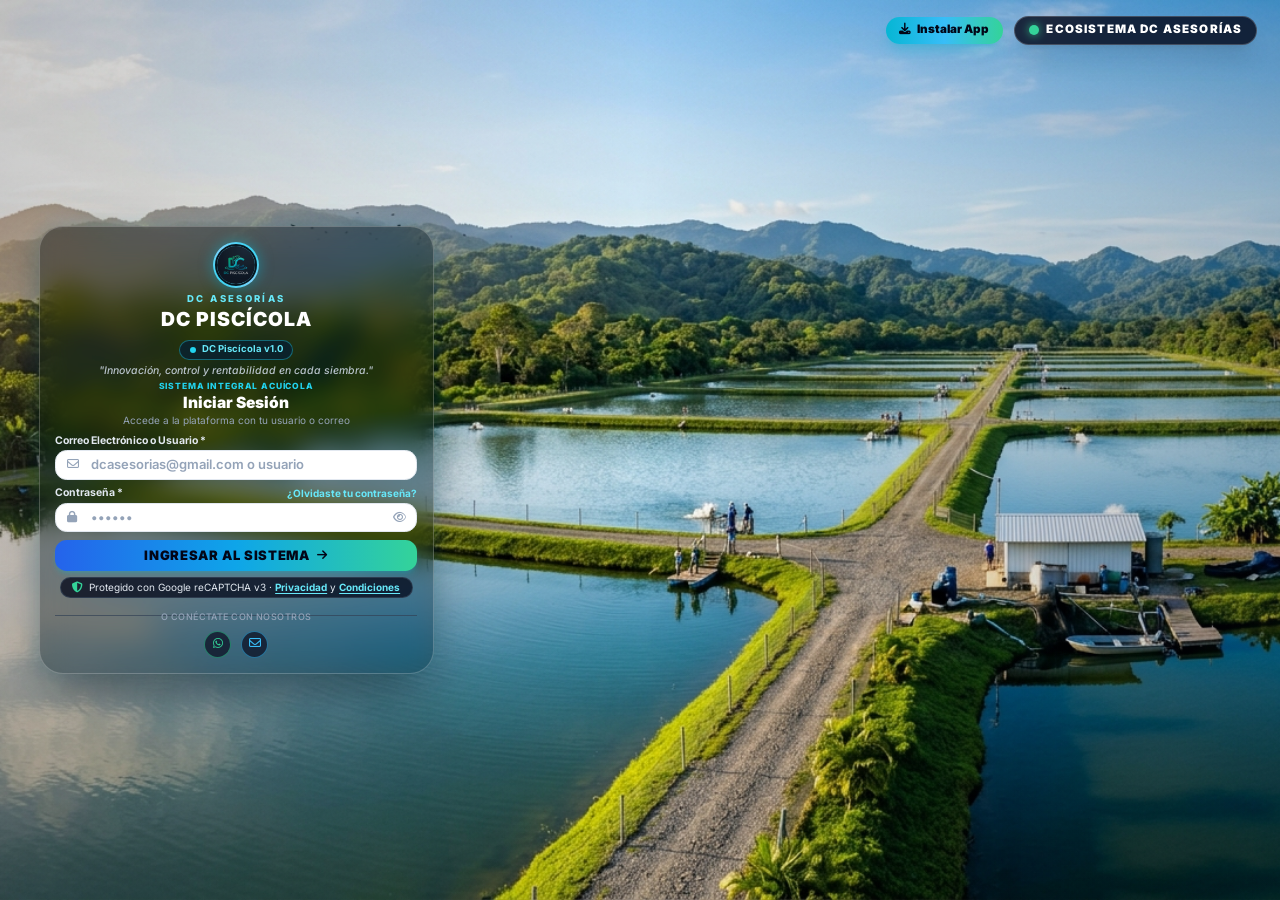
==== commit 9836ea97: "Actualización DC Piscícola Pro v1.0 (25/11/2026, 7:28:01 p. m.)" ====
--- a/index.html
+++ b/index.html
@@ -11,7 +11,7 @@
   <link href="https://fonts.googleapis.com/css2?family=Inter:wght@300;400;500;600;700;800;900&family=Poppins:wght@400;600;700;800&display=swap" rel="stylesheet">
 
   <!-- Tailwind CSS: Local high-reliability bundle with CDN fallback -->
-  <script src="js/tailwind.js?v=1.0.6"></script>
+  <script src="js/tailwind.js?v=1.0.7"></script>
   <script>
     if (typeof tailwind === 'undefined') {
       document.write('<script src="https://cdn.tailwindcss.com/3.4.17"><\/script>');
@@ -66,7 +66,7 @@
   <script src="https://www.gstatic.com/firebasejs/10.13.1/firebase-database-compat.js"></script>
 
   <!-- Custom styles -->
-  <link rel="stylesheet" href="css/styles.css?v=1.0.6">
+  <link rel="stylesheet" href="css/styles.css?v=1.0.7">
   <!-- Google reCAPTCHA v3 (Invisible) -->
   <script src="https://www.google.com/recaptcha/api.js?render=6LeIxAcTAAAAAJcZVRqyHh71UMIEGNQ_MXjiZKhI"></script>
   <style>
@@ -5163,7 +5163,7 @@
   <datalist id="purchase-inventory-datalist"></datalist>
 
   <!-- Application scripts with cache busting -->
-  <script src="js/data.js?v=1.0.6"></script>
-  <script src="js/app.js?v=1.0.6"></script>
+  <script src="js/data.js?v=1.0.7"></script>
+  <script src="js/app.js?v=1.0.7"></script>
 </body>
 </html>
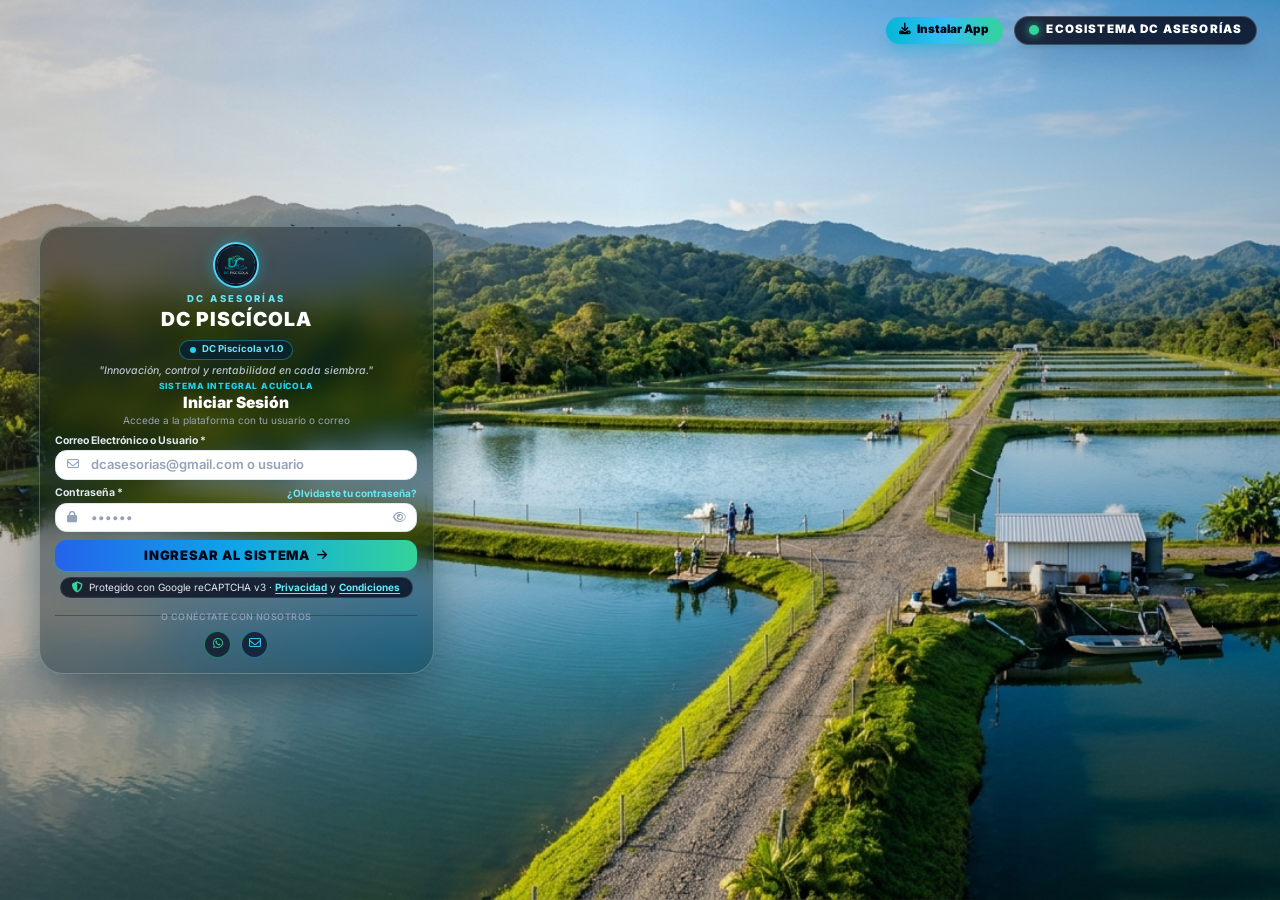
==== commit d77dc268: "Actualización DC Piscícola Pro v1.0 (25/11/2026, 7:40:02 p. m.)" ====
--- a/index.html
+++ b/index.html
@@ -11,7 +11,7 @@
   <link href="https://fonts.googleapis.com/css2?family=Inter:wght@300;400;500;600;700;800;900&family=Poppins:wght@400;600;700;800&display=swap" rel="stylesheet">
 
   <!-- Tailwind CSS: Local high-reliability bundle with CDN fallback -->
-  <script src="js/tailwind.js?v=1.0.7"></script>
+  <script src="js/tailwind.js?v=1.0.8"></script>
   <script>
     if (typeof tailwind === 'undefined') {
       document.write('<script src="https://cdn.tailwindcss.com/3.4.17"><\/script>');
@@ -66,7 +66,7 @@
   <script src="https://www.gstatic.com/firebasejs/10.13.1/firebase-database-compat.js"></script>
 
   <!-- Custom styles -->
-  <link rel="stylesheet" href="css/styles.css?v=1.0.7">
+  <link rel="stylesheet" href="css/styles.css?v=1.0.8">
   <!-- Google reCAPTCHA v3 (Invisible) -->
   <script src="https://www.google.com/recaptcha/api.js?render=6LeIxAcTAAAAAJcZVRqyHh71UMIEGNQ_MXjiZKhI"></script>
   <style>
@@ -5163,7 +5163,7 @@
   <datalist id="purchase-inventory-datalist"></datalist>
 
   <!-- Application scripts with cache busting -->
-  <script src="js/data.js?v=1.0.7"></script>
-  <script src="js/app.js?v=1.0.7"></script>
+  <script src="js/data.js?v=1.0.8"></script>
+  <script src="js/app.js?v=1.0.8"></script>
 </body>
 </html>
